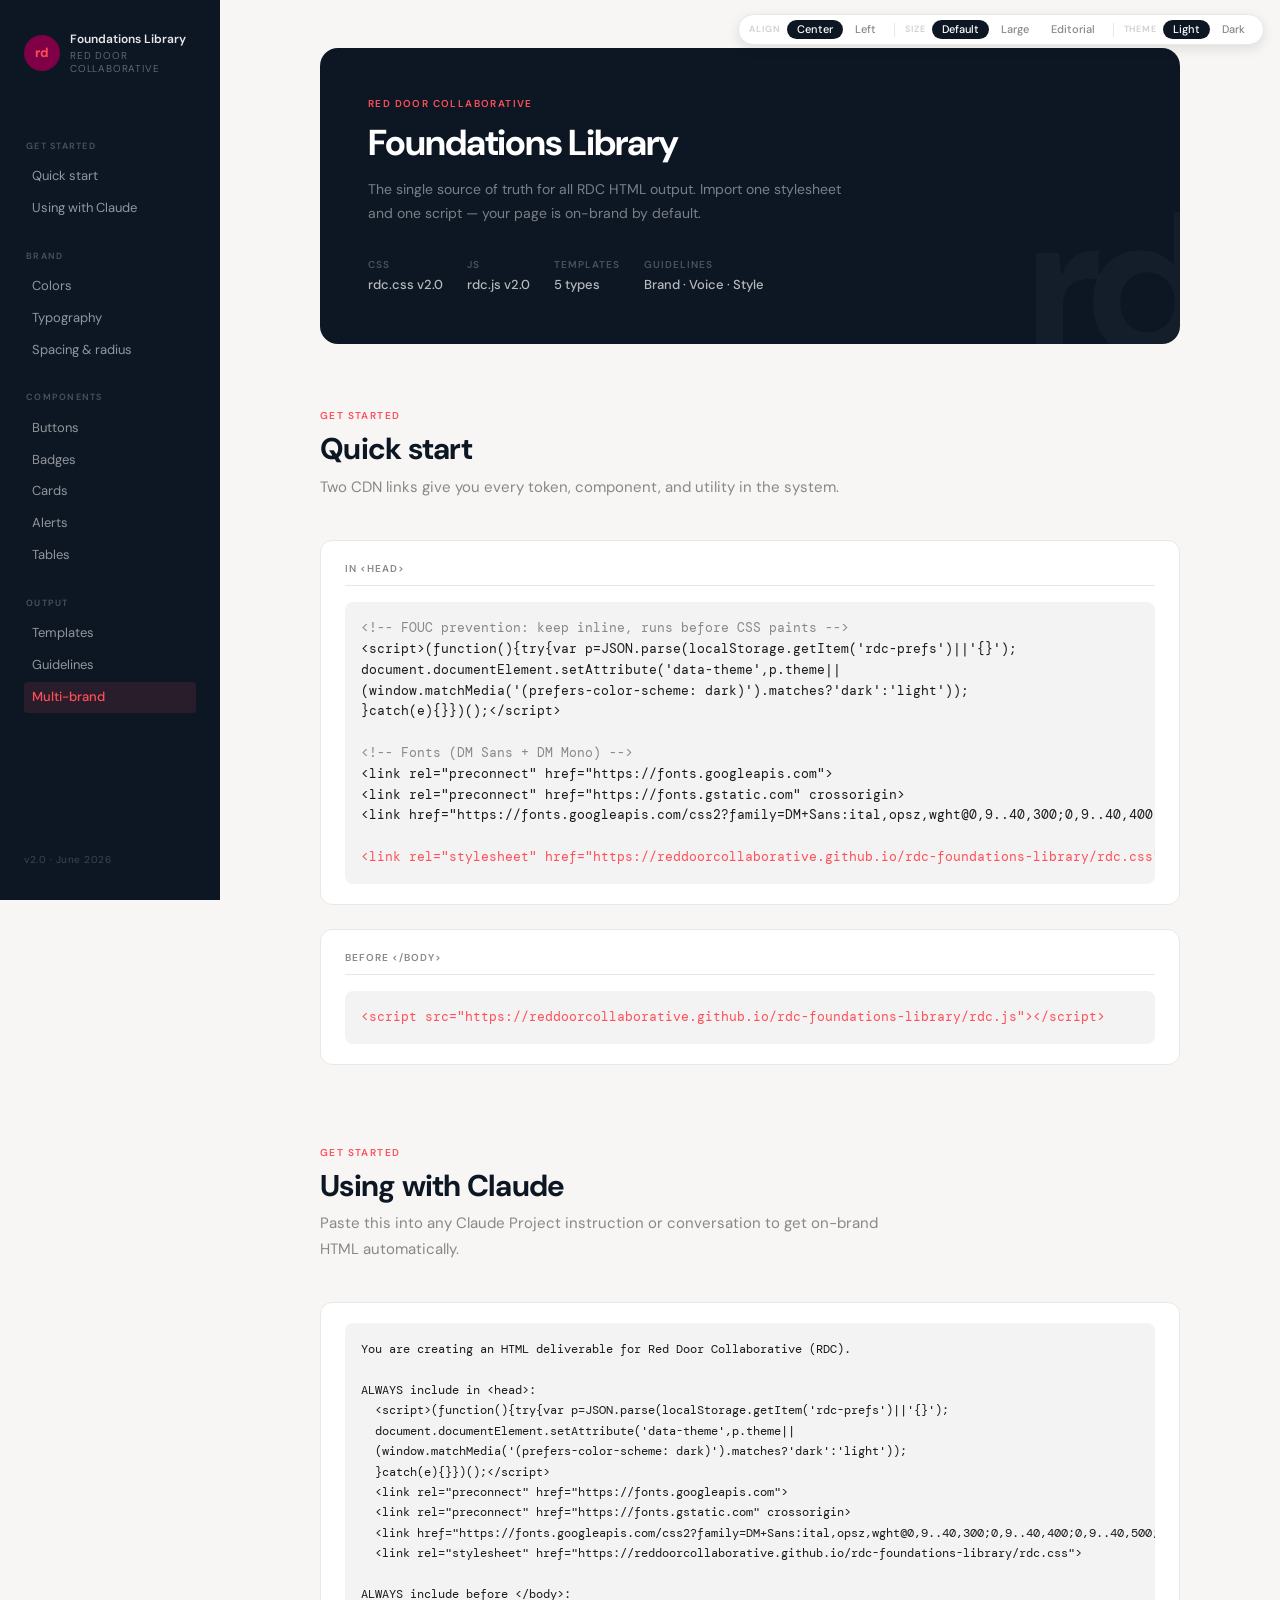
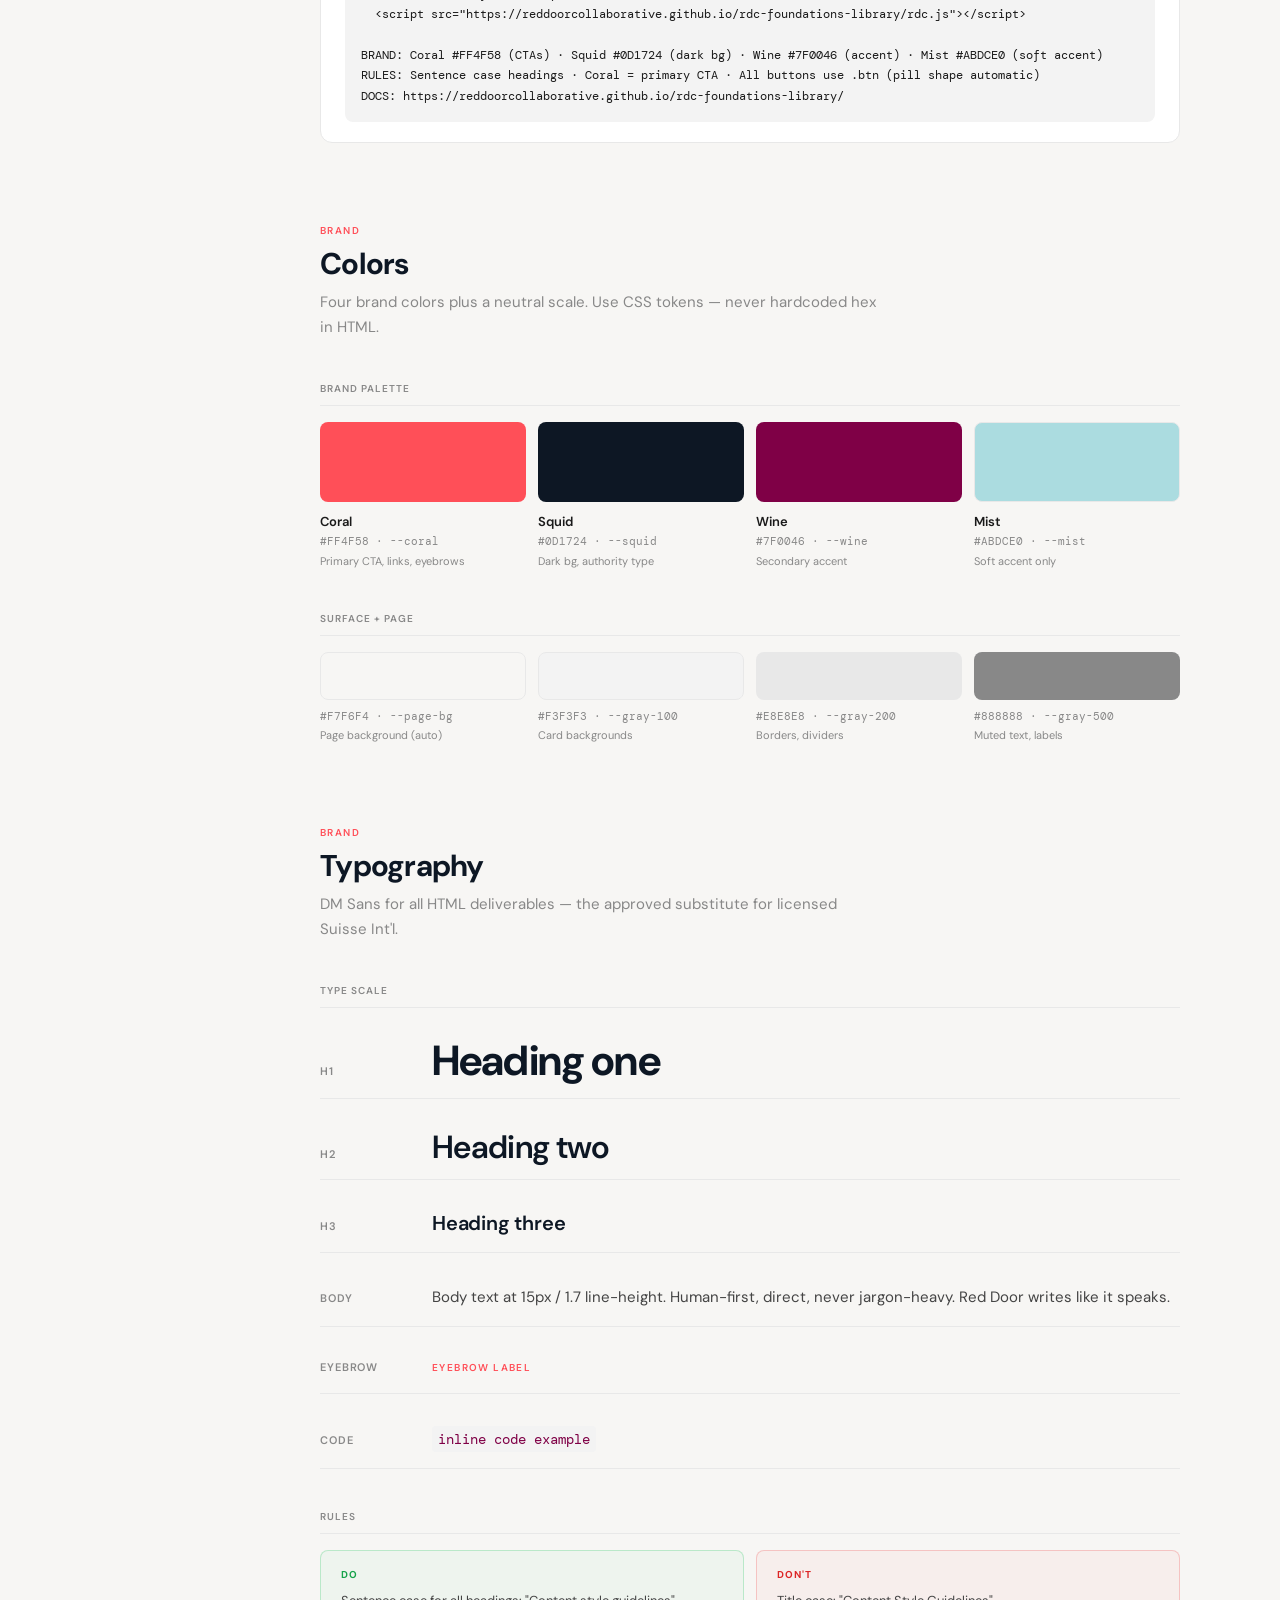
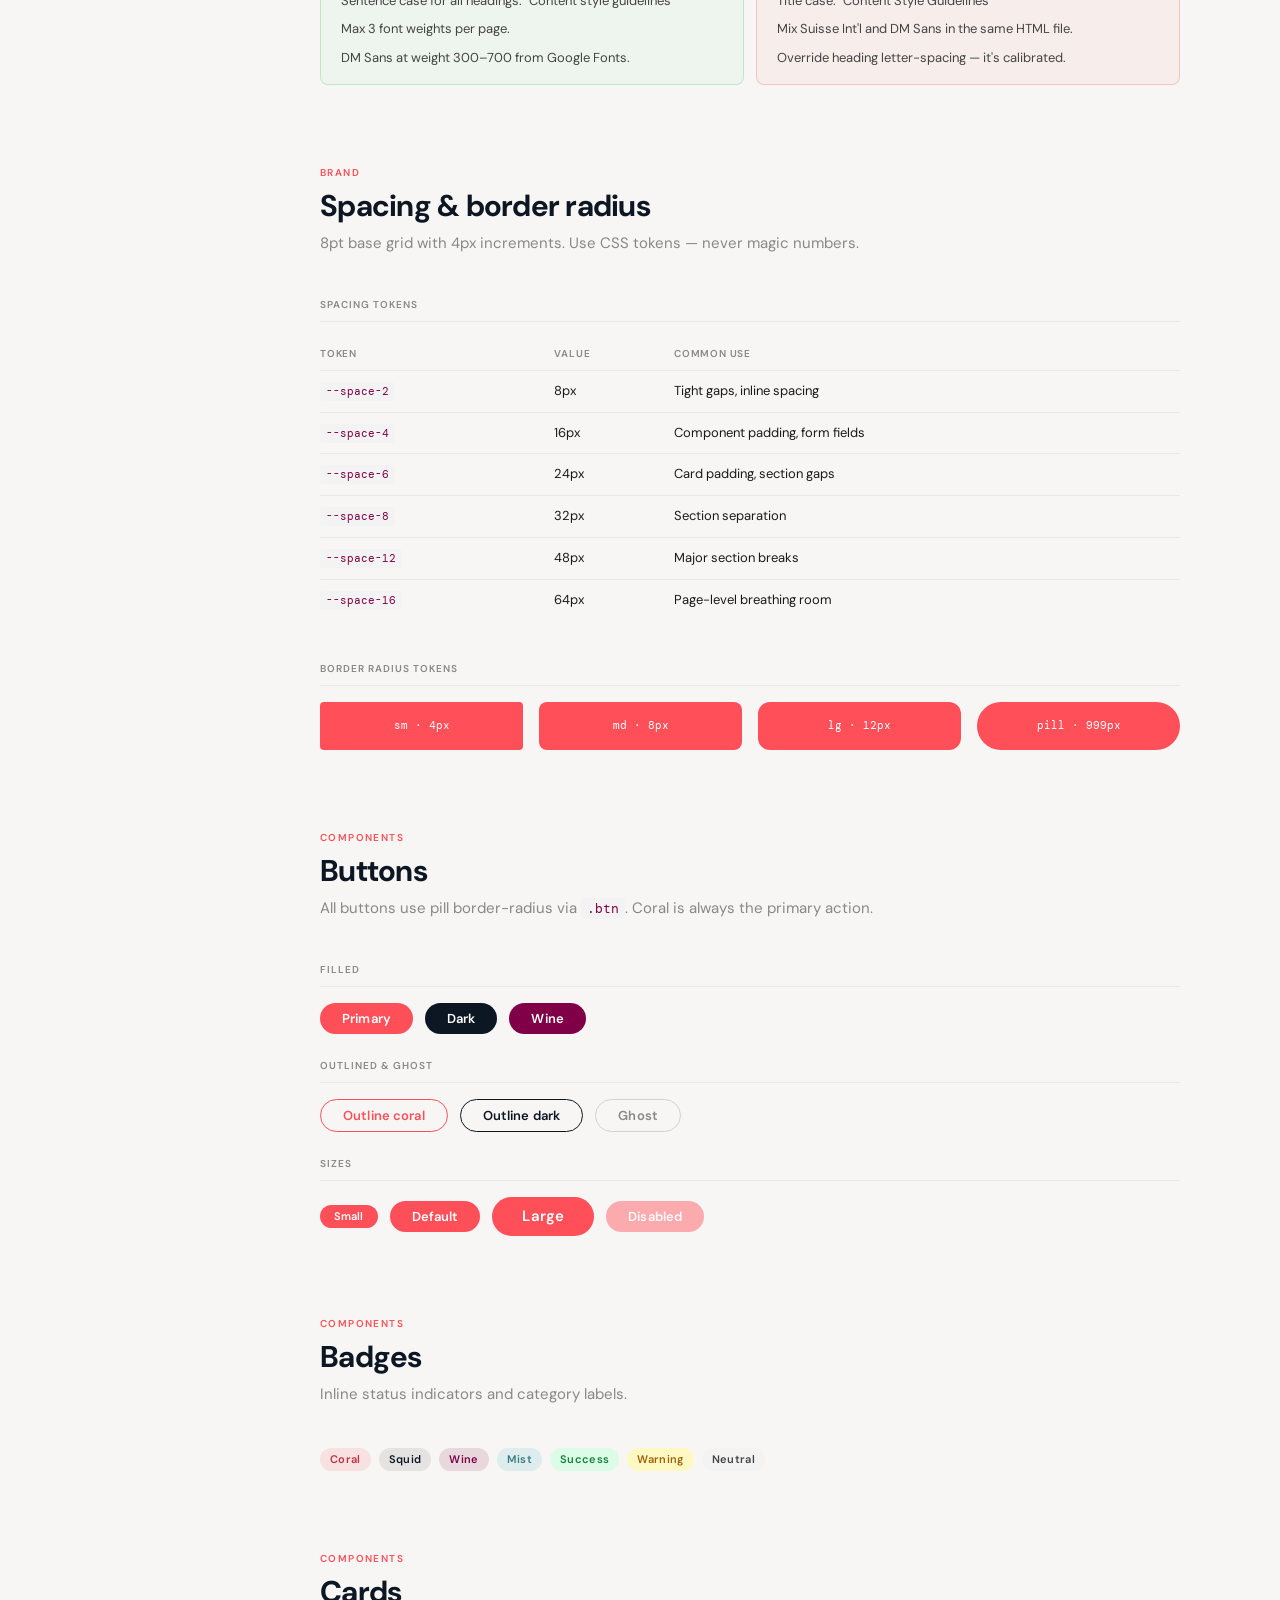
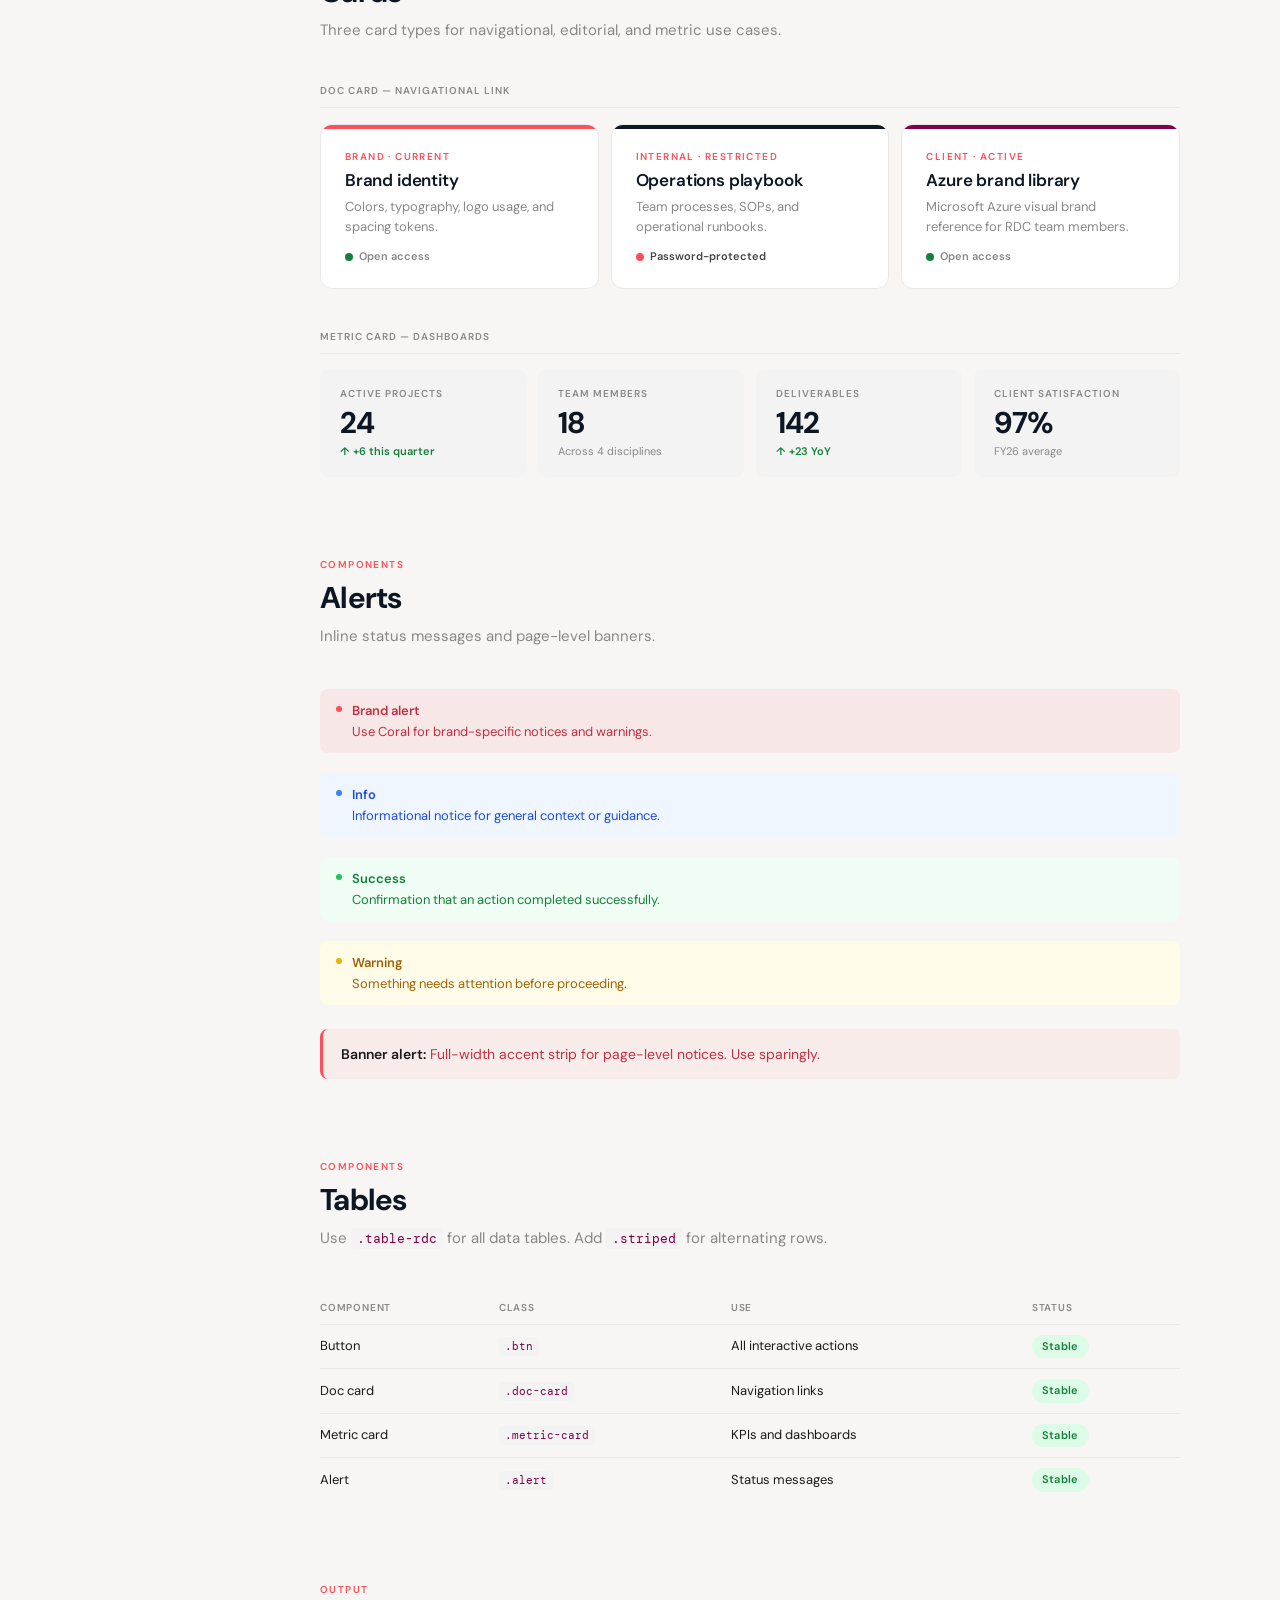
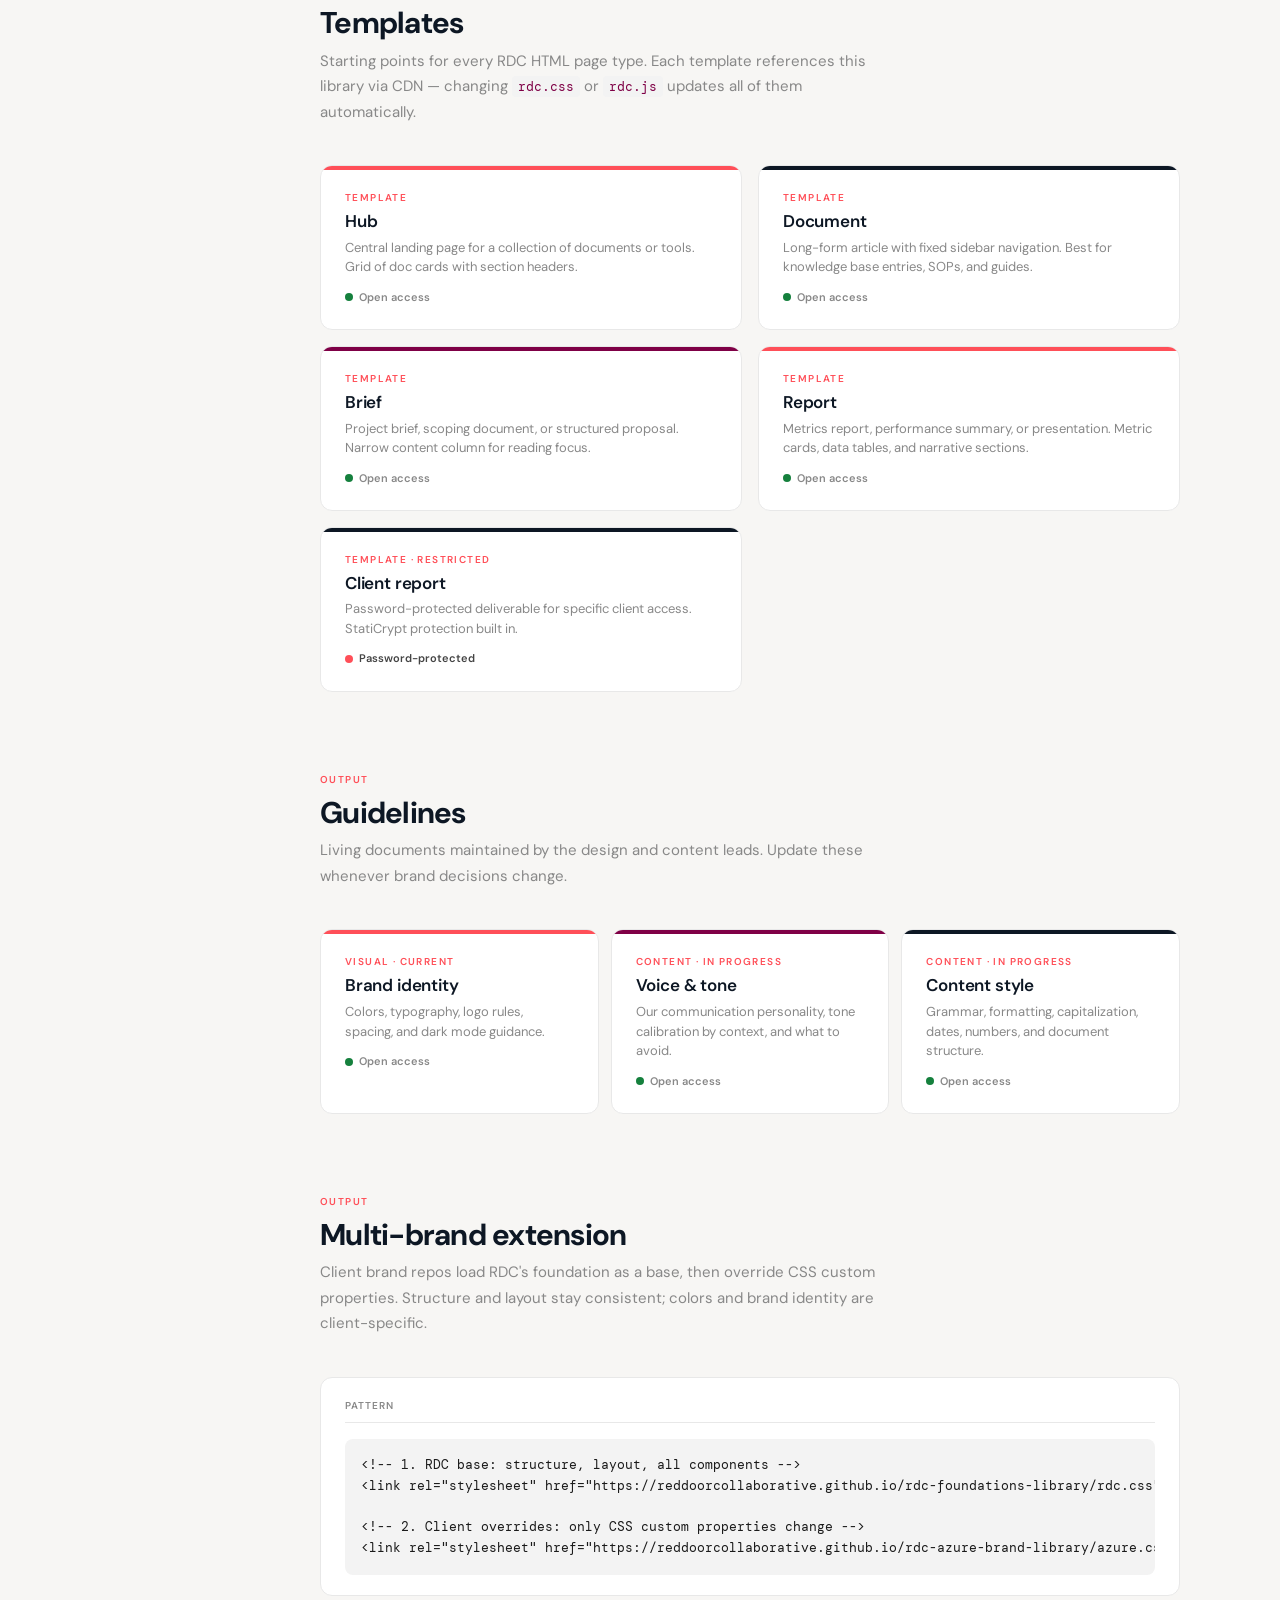
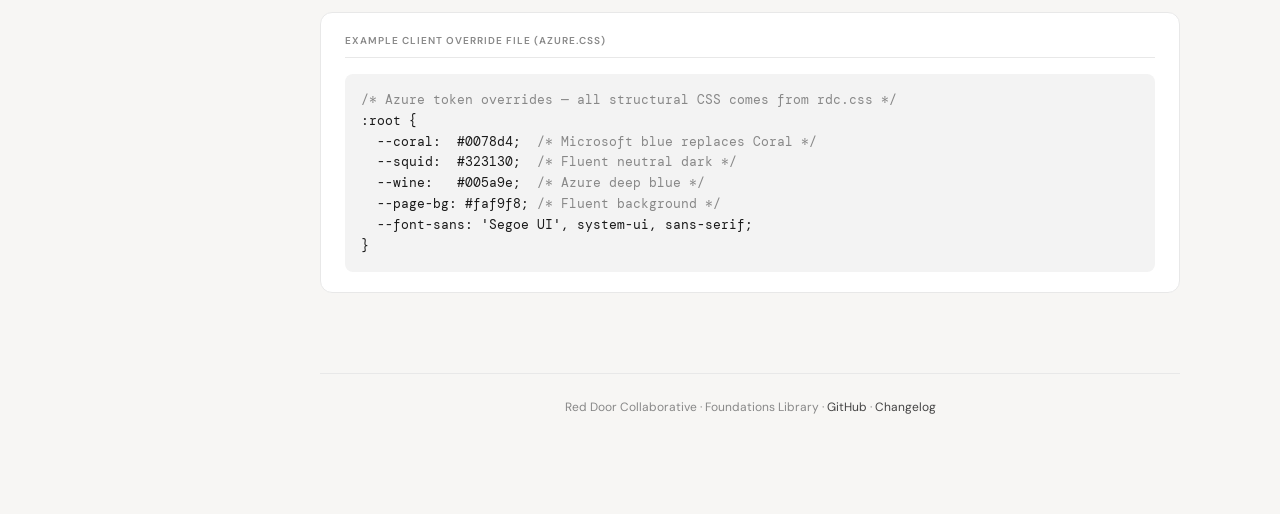
==== index.html @ 9745e504 "feat: initial Phase 1 build of rdc-foundations-library Establishes the CDN source of truth for all R" ====
<!DOCTYPE html>
<html lang="en">
<head>
<meta charset="UTF-8">
<meta name="viewport" content="width=device-width, initial-scale=1.0">
<title>RDC Foundations Library — Red Door Collaborative</title>
<script>(function(){try{var p=JSON.parse(localStorage.getItem('rdc-prefs')||'{}');document.documentElement.setAttribute('data-theme',p.theme||(window.matchMedia('(prefers-color-scheme: dark)').matches?'dark':'light'));}catch(e){}})();</script>
<link rel="preconnect" href="https://fonts.googleapis.com">
<link rel="preconnect" href="https://fonts.gstatic.com" crossorigin>
<link href="https://fonts.googleapis.com/css2?family=DM+Sans:ital,opsz,wght@0,9..40,300;0,9..40,400;0,9..40,500;0,9..40,600;0,9..40,700;1,9..40,300&family=DM+Mono:wght@400;500&display=swap" rel="stylesheet">
<link rel="stylesheet" href="./rdc.css">
</head>
<body>

<!-- ============================================================
     SIDEBAR NAVIGATION
============================================================ -->
<nav class="sidebar">
  <a href="#" class="sidebar-logo">
    <div class="logo-mark">rd</div>
    <div class="logo-text">Foundations Library<span>Red Door Collaborative</span></div>
  </a>

  <span class="nav-section-label">Get started</span>
  <a class="nav-link active" href="#quick-start">Quick start</a>
  <a class="nav-link" href="#claude">Using with Claude</a>

  <span class="nav-section-label">Brand</span>
  <a class="nav-link" href="#colors">Colors</a>
  <a class="nav-link" href="#typography">Typography</a>
  <a class="nav-link" href="#spacing">Spacing & radius</a>

  <span class="nav-section-label">Components</span>
  <a class="nav-link" href="#buttons">Buttons</a>
  <a class="nav-link" href="#badges">Badges</a>
  <a class="nav-link" href="#cards">Cards</a>
  <a class="nav-link" href="#alerts">Alerts</a>
  <a class="nav-link" href="#tables">Tables</a>

  <span class="nav-section-label">Output</span>
  <a class="nav-link" href="#templates">Templates</a>
  <a class="nav-link" href="#guidelines">Guidelines</a>
  <a class="nav-link" href="#multi-brand">Multi-brand</a>

  <div class="sidebar-version">v2.0 · June 2026</div>
</nav>

<!-- ============================================================
     MAIN CONTENT
============================================================ -->
<div class="sidebar-content">
<div class="sidebar-inner">

  <!-- HERO -->
  <div class="page-header" style="margin-bottom:var(--space-16);">
    <div class="eyebrow">Red Door Collaborative</div>
    <h1 class="page-header-title">Foundations Library</h1>
    <p class="page-header-desc">The single source of truth for all RDC HTML output. Import one stylesheet and one script — your page is on-brand by default.</p>
    <div class="header-meta">
      <div class="header-meta-item">
        <span class="header-meta-label">CSS</span>
        <span class="header-meta-value">rdc.css v2.0</span>
      </div>
      <div class="header-meta-item">
        <span class="header-meta-label">JS</span>
        <span class="header-meta-value">rdc.js v2.0</span>
      </div>
      <div class="header-meta-item">
        <span class="header-meta-label">Templates</span>
        <span class="header-meta-value">5 types</span>
      </div>
      <div class="header-meta-item">
        <span class="header-meta-label">Guidelines</span>
        <span class="header-meta-value">Brand · Voice · Style</span>
      </div>
    </div>
  </div>


  <!-- ── QUICK START ─────────────────────────────────────────── -->
  <div class="section" id="quick-start">
    <div class="section-eyebrow">Get started</div>
    <h2 class="section-title">Quick start</h2>
    <p class="section-desc">Two CDN links give you every token, component, and utility in the system.</p>

    <div class="card" style="margin-bottom:var(--space-6);">
      <div class="subsection-label">In &lt;head&gt;</div>
      <pre style="margin:0;"><span style="color:var(--gray-500);">&lt;!-- FOUC prevention: keep inline, runs before CSS paints --&gt;</span>
&lt;script&gt;(function(){try{var p=JSON.parse(localStorage.getItem('rdc-prefs')||'{}');
document.documentElement.setAttribute('data-theme',p.theme||
(window.matchMedia('(prefers-color-scheme: dark)').matches?'dark':'light'));
}catch(e){}})();&lt;/script&gt;

<span style="color:var(--gray-500);">&lt;!-- Fonts (DM Sans + DM Mono) --&gt;</span>
&lt;link rel="preconnect" href="https://fonts.googleapis.com"&gt;
&lt;link rel="preconnect" href="https://fonts.gstatic.com" crossorigin&gt;
&lt;link href="https://fonts.googleapis.com/css2?family=DM+Sans:ital,opsz,wght@0,9..40,300;0,9..40,400;0,9..40,500;0,9..40,600;0,9..40,700;1,9..40,300&amp;family=DM+Mono:wght@400;500&amp;display=swap" rel="stylesheet"&gt;

<span style="color:var(--coral);">&lt;link rel="stylesheet" href="https://reddoorcollaborative.github.io/rdc-foundations-library/rdc.css"&gt;</span></pre>
    </div>

    <div class="card">
      <div class="subsection-label">Before &lt;/body&gt;</div>
      <pre style="margin:0;"><span style="color:var(--coral);">&lt;script src="https://reddoorcollaborative.github.io/rdc-foundations-library/rdc.js"&gt;&lt;/script&gt;</span></pre>
    </div>
  </div>


  <!-- ── CLAUDE PROMPT ───────────────────────────────────────── -->
  <div class="section" id="claude">
    <div class="section-eyebrow">Get started</div>
    <h2 class="section-title">Using with Claude</h2>
    <p class="section-desc">Paste this into any Claude Project instruction or conversation to get on-brand HTML automatically.</p>

    <div class="card">
      <pre style="margin:0;font-size:12px;line-height:1.7;">You are creating an HTML deliverable for Red Door Collaborative (RDC).

ALWAYS include in &lt;head&gt;:
  &lt;script&gt;(function(){try{var p=JSON.parse(localStorage.getItem('rdc-prefs')||'{}');
  document.documentElement.setAttribute('data-theme',p.theme||
  (window.matchMedia('(prefers-color-scheme: dark)').matches?'dark':'light'));
  }catch(e){}})();&lt;/script&gt;
  &lt;link rel="preconnect" href="https://fonts.googleapis.com"&gt;
  &lt;link rel="preconnect" href="https://fonts.gstatic.com" crossorigin&gt;
  &lt;link href="https://fonts.googleapis.com/css2?family=DM+Sans:ital,opsz,wght@0,9..40,300;0,9..40,400;0,9..40,500;0,9..40,600;0,9..40,700;1,9..40,300&amp;family=DM+Mono:wght@400;500&amp;display=swap" rel="stylesheet"&gt;
  &lt;link rel="stylesheet" href="https://reddoorcollaborative.github.io/rdc-foundations-library/rdc.css"&gt;

ALWAYS include before &lt;/body&gt;:
  &lt;script src="https://reddoorcollaborative.github.io/rdc-foundations-library/rdc.js"&gt;&lt;/script&gt;

BRAND: Coral #FF4F58 (CTAs) · Squid #0D1724 (dark bg) · Wine #7F0046 (accent) · Mist #ABDCE0 (soft accent)
RULES: Sentence case headings · Coral = primary CTA · All buttons use .btn (pill shape automatic)
DOCS: https://reddoorcollaborative.github.io/rdc-foundations-library/</pre>
    </div>
  </div>


  <!-- ── COLORS ──────────────────────────────────────────────── -->
  <div class="section" id="colors">
    <div class="section-eyebrow">Brand</div>
    <h2 class="section-title">Colors</h2>
    <p class="section-desc">Four brand colors plus a neutral scale. Use CSS tokens — never hardcoded hex in HTML.</p>

    <div class="subsection">
      <div class="subsection-label">Brand palette</div>
      <div class="grid-4" style="margin-bottom:var(--space-6);">
        <div>
          <div style="height:80px;background:#FF4F58;border-radius:var(--radius-md);margin-bottom:10px;"></div>
          <div style="font-size:13px;font-weight:600;color:var(--gray-900);">Coral</div>
          <div class="mono">#FF4F58 · --coral</div>
          <div style="font-size:11px;color:var(--gray-500);margin-top:3px;">Primary CTA, links, eyebrows</div>
        </div>
        <div>
          <div style="height:80px;background:#0D1724;border-radius:var(--radius-md);margin-bottom:10px;"></div>
          <div style="font-size:13px;font-weight:600;color:var(--gray-900);">Squid</div>
          <div class="mono">#0D1724 · --squid</div>
          <div style="font-size:11px;color:var(--gray-500);margin-top:3px;">Dark bg, authority type</div>
        </div>
        <div>
          <div style="height:80px;background:#7F0046;border-radius:var(--radius-md);margin-bottom:10px;"></div>
          <div style="font-size:13px;font-weight:600;color:var(--gray-900);">Wine</div>
          <div class="mono">#7F0046 · --wine</div>
          <div style="font-size:11px;color:var(--gray-500);margin-top:3px;">Secondary accent</div>
        </div>
        <div>
          <div style="height:80px;background:#ABDCE0;border-radius:var(--radius-md);margin-bottom:10px;border:1px solid var(--gray-200);"></div>
          <div style="font-size:13px;font-weight:600;color:var(--gray-900);">Mist</div>
          <div class="mono">#ABDCE0 · --mist</div>
          <div style="font-size:11px;color:var(--gray-500);margin-top:3px;">Soft accent only</div>
        </div>
      </div>
    </div>

    <div class="subsection">
      <div class="subsection-label">Surface + page</div>
      <div class="grid-4">
        <div>
          <div style="height:48px;background:#F7F6F4;border-radius:var(--radius-md);margin-bottom:8px;border:1px solid var(--gray-200);"></div>
          <div class="mono">#F7F6F4 · --page-bg</div>
          <div style="font-size:11px;color:var(--gray-500);margin-top:2px;">Page background (auto)</div>
        </div>
        <div>
          <div style="height:48px;background:#F3F3F3;border-radius:var(--radius-md);margin-bottom:8px;border:1px solid var(--gray-200);"></div>
          <div class="mono">#F3F3F3 · --gray-100</div>
          <div style="font-size:11px;color:var(--gray-500);margin-top:2px;">Card backgrounds</div>
        </div>
        <div>
          <div style="height:48px;background:#E8E8E8;border-radius:var(--radius-md);margin-bottom:8px;"></div>
          <div class="mono">#E8E8E8 · --gray-200</div>
          <div style="font-size:11px;color:var(--gray-500);margin-top:2px;">Borders, dividers</div>
        </div>
        <div>
          <div style="height:48px;background:#888888;border-radius:var(--radius-md);margin-bottom:8px;"></div>
          <div class="mono">#888888 · --gray-500</div>
          <div style="font-size:11px;color:var(--gray-500);margin-top:2px;">Muted text, labels</div>
        </div>
      </div>
    </div>
  </div>


  <!-- ── TYPOGRAPHY ──────────────────────────────────────────── -->
  <div class="section" id="typography">
    <div class="section-eyebrow">Brand</div>
    <h2 class="section-title">Typography</h2>
    <p class="section-desc">DM Sans for all HTML deliverables — the approved substitute for licensed Suisse Int'l.</p>

    <div class="subsection">
      <div class="subsection-label">Type scale</div>
      <div style="display:flex;flex-direction:column;gap:var(--space-4);">
        <div style="display:flex;align-items:baseline;gap:var(--space-8);padding:var(--space-4) 0;border-bottom:1px solid var(--gray-200);">
          <span style="min-width:80px;font-size:11px;font-weight:600;color:var(--gray-500);letter-spacing:0.08em;text-transform:uppercase;">h1</span>
          <h1 style="margin:0;line-height:1;">Heading one</h1>
        </div>
        <div style="display:flex;align-items:baseline;gap:var(--space-8);padding:var(--space-4) 0;border-bottom:1px solid var(--gray-200);">
          <span style="min-width:80px;font-size:11px;font-weight:600;color:var(--gray-500);letter-spacing:0.08em;text-transform:uppercase;">h2</span>
          <h2 style="margin:0;line-height:1;">Heading two</h2>
        </div>
        <div style="display:flex;align-items:baseline;gap:var(--space-8);padding:var(--space-4) 0;border-bottom:1px solid var(--gray-200);">
          <span style="min-width:80px;font-size:11px;font-weight:600;color:var(--gray-500);letter-spacing:0.08em;text-transform:uppercase;">h3</span>
          <h3 style="margin:0;">Heading three</h3>
        </div>
        <div style="display:flex;align-items:baseline;gap:var(--space-8);padding:var(--space-4) 0;border-bottom:1px solid var(--gray-200);">
          <span style="min-width:80px;font-size:11px;font-weight:600;color:var(--gray-500);letter-spacing:0.08em;text-transform:uppercase;">body</span>
          <p style="margin:0;">Body text at 15px / 1.7 line-height. Human-first, direct, never jargon-heavy. Red Door writes like it speaks.</p>
        </div>
        <div style="display:flex;align-items:baseline;gap:var(--space-8);padding:var(--space-4) 0;border-bottom:1px solid var(--gray-200);">
          <span style="min-width:80px;font-size:11px;font-weight:600;color:var(--gray-500);letter-spacing:0.08em;text-transform:uppercase;">eyebrow</span>
          <span class="eyebrow">Eyebrow label</span>
        </div>
        <div style="display:flex;align-items:baseline;gap:var(--space-8);padding:var(--space-4) 0;border-bottom:1px solid var(--gray-200);">
          <span style="min-width:80px;font-size:11px;font-weight:600;color:var(--gray-500);letter-spacing:0.08em;text-transform:uppercase;">code</span>
          <code>inline code example</code>
        </div>
      </div>
    </div>

    <div class="subsection">
      <div class="subsection-label">Rules</div>
      <div class="do-dont">
        <div class="do-box">
          <div class="do-label">Do</div>
          <p>Sentence case for all headings: "Content style guidelines"</p>
          <p style="margin-top:8px;">Max 3 font weights per page.</p>
          <p style="margin-top:8px;">DM Sans at weight 300–700 from Google Fonts.</p>
        </div>
        <div class="dont-box">
          <div class="dont-label">Don't</div>
          <p>Title case: "Content Style Guidelines"</p>
          <p style="margin-top:8px;">Mix Suisse Int'l and DM Sans in the same HTML file.</p>
          <p style="margin-top:8px;">Override heading letter-spacing — it's calibrated.</p>
        </div>
      </div>
    </div>
  </div>


  <!-- ── SPACING ─────────────────────────────────────────────── -->
  <div class="section" id="spacing">
    <div class="section-eyebrow">Brand</div>
    <h2 class="section-title">Spacing & border radius</h2>
    <p class="section-desc">8pt base grid with 4px increments. Use CSS tokens — never magic numbers.</p>

    <div class="subsection">
      <div class="subsection-label">Spacing tokens</div>
      <table class="table-rdc">
        <thead><tr><th>Token</th><th>Value</th><th>Common use</th></tr></thead>
        <tbody>
          <tr><td><code>--space-2</code></td><td>8px</td><td>Tight gaps, inline spacing</td></tr>
          <tr><td><code>--space-4</code></td><td>16px</td><td>Component padding, form fields</td></tr>
          <tr><td><code>--space-6</code></td><td>24px</td><td>Card padding, section gaps</td></tr>
          <tr><td><code>--space-8</code></td><td>32px</td><td>Section separation</td></tr>
          <tr><td><code>--space-12</code></td><td>48px</td><td>Major section breaks</td></tr>
          <tr><td><code>--space-16</code></td><td>64px</td><td>Page-level breathing room</td></tr>
        </tbody>
      </table>
    </div>

    <div class="subsection">
      <div class="subsection-label">Border radius tokens</div>
      <div class="grid-4" style="gap:var(--space-4);">
        <div style="background:var(--coral);height:48px;border-radius:4px;display:flex;align-items:center;justify-content:center;"><span class="mono" style="color:#fff;">sm · 4px</span></div>
        <div style="background:var(--coral);height:48px;border-radius:8px;display:flex;align-items:center;justify-content:center;"><span class="mono" style="color:#fff;">md · 8px</span></div>
        <div style="background:var(--coral);height:48px;border-radius:12px;display:flex;align-items:center;justify-content:center;"><span class="mono" style="color:#fff;">lg · 12px</span></div>
        <div style="background:var(--coral);height:48px;border-radius:999px;display:flex;align-items:center;justify-content:center;"><span class="mono" style="color:#fff;">pill · 999px</span></div>
      </div>
    </div>
  </div>


  <!-- ── BUTTONS ─────────────────────────────────────────────── -->
  <div class="section" id="buttons">
    <div class="section-eyebrow">Components</div>
    <h2 class="section-title">Buttons</h2>
    <p class="section-desc">All buttons use pill border-radius via <code>.btn</code>. Coral is always the primary action.</p>

    <div class="subsection">
      <div class="subsection-label">Filled</div>
      <div style="display:flex;flex-wrap:wrap;gap:var(--space-3);margin-bottom:var(--space-6);">
        <button class="btn btn-primary">Primary</button>
        <button class="btn btn-dark">Dark</button>
        <button class="btn btn-wine">Wine</button>
      </div>
      <div class="subsection-label">Outlined & ghost</div>
      <div style="display:flex;flex-wrap:wrap;gap:var(--space-3);margin-bottom:var(--space-6);">
        <button class="btn btn-outline-coral">Outline coral</button>
        <button class="btn btn-outline-dark">Outline dark</button>
        <button class="btn btn-ghost">Ghost</button>
      </div>
      <div class="subsection-label">Sizes</div>
      <div style="display:flex;flex-wrap:wrap;align-items:center;gap:var(--space-3);">
        <button class="btn btn-primary btn-sm">Small</button>
        <button class="btn btn-primary">Default</button>
        <button class="btn btn-primary btn-lg">Large</button>
        <button class="btn btn-primary" disabled>Disabled</button>
      </div>
    </div>
  </div>


  <!-- ── BADGES ──────────────────────────────────────────────── -->
  <div class="section" id="badges">
    <div class="section-eyebrow">Components</div>
    <h2 class="section-title">Badges</h2>
    <p class="section-desc">Inline status indicators and category labels.</p>

    <div class="tag-row">
      <span class="badge badge-coral">Coral</span>
      <span class="badge badge-squid">Squid</span>
      <span class="badge badge-wine">Wine</span>
      <span class="badge badge-mist">Mist</span>
      <span class="badge badge-success">Success</span>
      <span class="badge badge-warning">Warning</span>
      <span class="badge badge-neutral">Neutral</span>
    </div>
  </div>


  <!-- ── CARDS ───────────────────────────────────────────────── -->
  <div class="section" id="cards">
    <div class="section-eyebrow">Components</div>
    <h2 class="section-title">Cards</h2>
    <p class="section-desc">Three card types for navigational, editorial, and metric use cases.</p>

    <div class="subsection">
      <div class="subsection-label">Doc card — navigational link</div>
      <div class="grid-3">
        <a href="#" class="doc-card">
          <div class="doc-card-bar"></div>
          <div class="doc-card-body">
            <div class="eyebrow">Brand · Current</div>
            <h3>Brand identity</h3>
            <p>Colors, typography, logo usage, and spacing tokens.</p>
            <div class="doc-card-lock doc-card-open" style="color:var(--gray-500);">Open access</div>
          </div>
        </a>
        <a href="#" class="doc-card">
          <div class="doc-card-bar" style="background:var(--squid);"></div>
          <div class="doc-card-body">
            <div class="eyebrow">Internal · Restricted</div>
            <h3>Operations playbook</h3>
            <p>Team processes, SOPs, and operational runbooks.</p>
            <div class="doc-card-lock">Password-protected</div>
          </div>
        </a>
        <a href="#" class="doc-card">
          <div class="doc-card-bar" style="background:var(--wine);"></div>
          <div class="doc-card-body">
            <div class="eyebrow">Client · Active</div>
            <h3>Azure brand library</h3>
            <p>Microsoft Azure visual brand reference for RDC team members.</p>
            <div class="doc-card-lock doc-card-open" style="color:var(--gray-500);">Open access</div>
          </div>
        </a>
      </div>
    </div>

    <div class="subsection">
      <div class="subsection-label">Metric card — dashboards</div>
      <div class="grid-4">
        <div class="metric-card">
          <div class="metric-label">Active projects</div>
          <div class="metric-value">24</div>
          <div class="metric-delta">↑ +6 this quarter</div>
        </div>
        <div class="metric-card">
          <div class="metric-label">Team members</div>
          <div class="metric-value">18</div>
          <div class="metric-sub">Across 4 disciplines</div>
        </div>
        <div class="metric-card">
          <div class="metric-label">Deliverables</div>
          <div class="metric-value">142</div>
          <div class="metric-delta">↑ +23 YoY</div>
        </div>
        <div class="metric-card">
          <div class="metric-label">Client satisfaction</div>
          <div class="metric-value">97%</div>
          <div class="metric-sub">FY26 average</div>
        </div>
      </div>
    </div>
  </div>


  <!-- ── ALERTS ──────────────────────────────────────────────── -->
  <div class="section" id="alerts">
    <div class="section-eyebrow">Components</div>
    <h2 class="section-title">Alerts</h2>
    <p class="section-desc">Inline status messages and page-level banners.</p>

    <div style="display:flex;flex-direction:column;gap:var(--space-3);margin-bottom:var(--space-6);">
      <div class="alert alert-coral">
        <div class="alert-dot"></div>
        <div class="alert-body"><div class="alert-title">Brand alert</div>Use Coral for brand-specific notices and warnings.</div>
      </div>
      <div class="alert alert-info">
        <div class="alert-dot"></div>
        <div class="alert-body"><div class="alert-title">Info</div>Informational notice for general context or guidance.</div>
      </div>
      <div class="alert alert-success">
        <div class="alert-dot"></div>
        <div class="alert-body"><div class="alert-title">Success</div>Confirmation that an action completed successfully.</div>
      </div>
      <div class="alert alert-warning">
        <div class="alert-dot"></div>
        <div class="alert-body"><div class="alert-title">Warning</div>Something needs attention before proceeding.</div>
      </div>
    </div>
    <div class="alert-banner">
      <strong>Banner alert:</strong> Full-width accent strip for page-level notices. Use sparingly.
    </div>
  </div>


  <!-- ── TABLES ──────────────────────────────────────────────── -->
  <div class="section" id="tables">
    <div class="section-eyebrow">Components</div>
    <h2 class="section-title">Tables</h2>
    <p class="section-desc">Use <code>.table-rdc</code> for all data tables. Add <code>.striped</code> for alternating rows.</p>

    <table class="table-rdc">
      <thead>
        <tr>
          <th>Component</th>
          <th>Class</th>
          <th>Use</th>
          <th>Status</th>
        </tr>
      </thead>
      <tbody>
        <tr>
          <td>Button</td>
          <td><code>.btn</code></td>
          <td>All interactive actions</td>
          <td><span class="badge badge-success">Stable</span></td>
        </tr>
        <tr>
          <td>Doc card</td>
          <td><code>.doc-card</code></td>
          <td>Navigation links</td>
          <td><span class="badge badge-success">Stable</span></td>
        </tr>
        <tr>
          <td>Metric card</td>
          <td><code>.metric-card</code></td>
          <td>KPIs and dashboards</td>
          <td><span class="badge badge-success">Stable</span></td>
        </tr>
        <tr>
          <td>Alert</td>
          <td><code>.alert</code></td>
          <td>Status messages</td>
          <td><span class="badge badge-success">Stable</span></td>
        </tr>
      </tbody>
    </table>
  </div>


  <!-- ── TEMPLATES ───────────────────────────────────────────── -->
  <div class="section" id="templates">
    <div class="section-eyebrow">Output</div>
    <h2 class="section-title">Templates</h2>
    <p class="section-desc">Starting points for every RDC HTML page type. Each template references this library via CDN — changing <code>rdc.css</code> or <code>rdc.js</code> updates all of them automatically.</p>

    <div class="grid-auto">
      <a href="./templates/hub.html" class="doc-card">
        <div class="doc-card-bar"></div>
        <div class="doc-card-body">
          <div class="eyebrow">Template</div>
          <h3>Hub</h3>
          <p>Central landing page for a collection of documents or tools. Grid of doc cards with section headers.</p>
          <div class="doc-card-lock doc-card-open" style="color:var(--gray-500);">Open access</div>
        </div>
      </a>
      <a href="./templates/document.html" class="doc-card">
        <div class="doc-card-bar" style="background:var(--squid);"></div>
        <div class="doc-card-body">
          <div class="eyebrow">Template</div>
          <h3>Document</h3>
          <p>Long-form article with fixed sidebar navigation. Best for knowledge base entries, SOPs, and guides.</p>
          <div class="doc-card-lock doc-card-open" style="color:var(--gray-500);">Open access</div>
        </div>
      </a>
      <a href="./templates/brief.html" class="doc-card">
        <div class="doc-card-bar" style="background:var(--wine);"></div>
        <div class="doc-card-body">
          <div class="eyebrow">Template</div>
          <h3>Brief</h3>
          <p>Project brief, scoping document, or structured proposal. Narrow content column for reading focus.</p>
          <div class="doc-card-lock doc-card-open" style="color:var(--gray-500);">Open access</div>
        </div>
      </a>
      <a href="./templates/report.html" class="doc-card">
        <div class="doc-card-bar"></div>
        <div class="doc-card-body">
          <div class="eyebrow">Template</div>
          <h3>Report</h3>
          <p>Metrics report, performance summary, or presentation. Metric cards, data tables, and narrative sections.</p>
          <div class="doc-card-lock doc-card-open" style="color:var(--gray-500);">Open access</div>
        </div>
      </a>
      <a href="./templates/client-report.html" class="doc-card">
        <div class="doc-card-bar" style="background:var(--squid);"></div>
        <div class="doc-card-body">
          <div class="eyebrow">Template · Restricted</div>
          <h3>Client report</h3>
          <p>Password-protected deliverable for specific client access. StatiCrypt protection built in.</p>
          <div class="doc-card-lock">Password-protected</div>
        </div>
      </a>
    </div>
  </div>


  <!-- ── GUIDELINES ──────────────────────────────────────────── -->
  <div class="section" id="guidelines">
    <div class="section-eyebrow">Output</div>
    <h2 class="section-title">Guidelines</h2>
    <p class="section-desc">Living documents maintained by the design and content leads. Update these whenever brand decisions change.</p>

    <div class="grid-3">
      <a href="./guidelines/brand-identity.md" class="doc-card">
        <div class="doc-card-bar"></div>
        <div class="doc-card-body">
          <div class="eyebrow">Visual · Current</div>
          <h3>Brand identity</h3>
          <p>Colors, typography, logo rules, spacing, and dark mode guidance.</p>
          <div class="doc-card-lock doc-card-open" style="color:var(--gray-500);">Open access</div>
        </div>
      </a>
      <a href="./guidelines/voice-tone.md" class="doc-card">
        <div class="doc-card-bar" style="background:var(--wine);"></div>
        <div class="doc-card-body">
          <div class="eyebrow">Content · In progress</div>
          <h3>Voice & tone</h3>
          <p>Our communication personality, tone calibration by context, and what to avoid.</p>
          <div class="doc-card-lock doc-card-open" style="color:var(--gray-500);">Open access</div>
        </div>
      </a>
      <a href="./guidelines/content-style.md" class="doc-card">
        <div class="doc-card-bar" style="background:var(--squid);"></div>
        <div class="doc-card-body">
          <div class="eyebrow">Content · In progress</div>
          <h3>Content style</h3>
          <p>Grammar, formatting, capitalization, dates, numbers, and document structure.</p>
          <div class="doc-card-lock doc-card-open" style="color:var(--gray-500);">Open access</div>
        </div>
      </a>
    </div>
  </div>


  <!-- ── MULTI-BRAND ─────────────────────────────────────────── -->
  <div class="section" id="multi-brand">
    <div class="section-eyebrow">Output</div>
    <h2 class="section-title">Multi-brand extension</h2>
    <p class="section-desc">Client brand repos load RDC's foundation as a base, then override CSS custom properties. Structure and layout stay consistent; colors and brand identity are client-specific.</p>

    <div class="card" style="margin-bottom:var(--space-4);">
      <div class="subsection-label">Pattern</div>
      <pre style="margin:0;">&lt;!-- 1. RDC base: structure, layout, all components --&gt;
&lt;link rel="stylesheet" href="https://reddoorcollaborative.github.io/rdc-foundations-library/rdc.css"&gt;

&lt;!-- 2. Client overrides: only CSS custom properties change --&gt;
&lt;link rel="stylesheet" href="https://reddoorcollaborative.github.io/rdc-azure-brand-library/azure.css"&gt;</pre>
    </div>

    <div class="card">
      <div class="subsection-label">Example client override file (azure.css)</div>
      <pre style="margin:0;"><span style="color:var(--gray-500);">/* Azure token overrides — all structural CSS comes from rdc.css */</span>
:root {
  --coral:  #0078d4;  <span style="color:var(--gray-500);">/* Microsoft blue replaces Coral */</span>
  --squid:  #323130;  <span style="color:var(--gray-500);">/* Fluent neutral dark */</span>
  --wine:   #005a9e;  <span style="color:var(--gray-500);">/* Azure deep blue */</span>
  --page-bg: #faf9f8; <span style="color:var(--gray-500);">/* Fluent background */</span>
  --font-sans: 'Segoe UI', system-ui, sans-serif;
}</pre>
    </div>
  </div>


  <!-- FOOTER -->
  <div class="page-footer">
    Red Door Collaborative · Foundations Library · <a href="https://github.com/reddoorcollaborative/rdc-foundations-library">GitHub</a> · <a href="./CHANGELOG.md">Changelog</a>
  </div>

</div>
</div>

<script src="./rdc.js"></script>

<script>
/* Active nav link on scroll */
var sections = document.querySelectorAll('.section[id]');
var navLinks  = document.querySelectorAll('.nav-link[href^="#"]');
window.addEventListener('scroll', function () {
  var scrollY = window.scrollY + 80;
  sections.forEach(function (s) {
    if (scrollY >= s.offsetTop && scrollY < s.offsetTop + s.offsetHeight) {
      navLinks.forEach(function (l) { l.classList.remove('active'); });
      var match = document.querySelector('.nav-link[href="#' + s.id + '"]');
      if (match) match.classList.add('active');
    }
  });
}, { passive: true });
</script>
</body>
</html>
---- rdc.css ----
/* ================================================================
   RED DOOR COLLABORATIVE — FOUNDATIONS LIBRARY
   rdc.css v2.0
   https://reddoorcollaborative.github.io/rdc-foundations-library/rdc.css

   Usage in any HTML file:
     <link rel="preconnect" href="https://fonts.googleapis.com">
     <link rel="preconnect" href="https://fonts.gstatic.com" crossorigin>
     <link href="https://fonts.googleapis.com/css2?family=DM+Sans:ital,opsz,wght@0,9..40,300;0,9..40,400;0,9..40,500;0,9..40,600;0,9..40,700;1,9..40,300&family=DM+Mono:wght@400;500&display=swap" rel="stylesheet">
     <link rel="stylesheet" href="https://reddoorcollaborative.github.io/rdc-foundations-library/rdc.css">

   Typeface note:
     Brand typeface is Suisse Int'l (Swiss Typefaces, licensed).
     DM Sans is the approved Google Fonts substitute for HTML deliverables.
     Proxima Nova (Adobe Fonts) is the secondary approved digital face.
================================================================ */


/* ——————————————————————————————————————————
   1. TOKENS
—————————————————————————————————————————— */
:root {
  /* Brand colors */
  --coral:  #FF4F58;
  --squid:  #0D1724;
  --wine:   #7F0046;
  --mist:   #ABDCE0;
  --white:  #FFFFFF;

  /* Neutral scale */
  --gray-50:  #FAFAFA;
  --gray-100: #F3F3F3;
  --gray-200: #E8E8E8;
  --gray-300: #D0D0D0;
  --gray-500: #888888;
  --gray-700: #444444;
  --gray-900: #1A1A1A;

  /* Page background */
  --page-bg: #F7F6F4;

  /* Typography */
  --font-sans: 'DM Sans', 'Suisse Int\'l', system-ui, -apple-system, sans-serif;
  --font-mono: 'DM Mono', 'Suisse Mono', ui-monospace, monospace;

  /* Spacing (8pt base grid, 4px increments) */
  --space-1:  4px;
  --space-2:  8px;
  --space-3:  12px;
  --space-4:  16px;
  --space-5:  20px;
  --space-6:  24px;
  --space-8:  32px;
  --space-10: 40px;
  --space-12: 48px;
  --space-16: 64px;
  --space-20: 80px;
  --space-24: 96px;

  /* Border radius */
  --radius-sm:   4px;
  --radius-md:   8px;
  --radius-lg:   12px;
  --radius-xl:   18px;
  --radius-2xl:  24px;
  --radius-pill: 999px;

  /* Shadows */
  --shadow-sm: 0 1px 3px rgba(13, 23, 36, 0.08);
  --shadow-md: 0 4px 12px rgba(13, 23, 36, 0.10);
  --shadow-lg: 0 8px 24px rgba(13, 23, 36, 0.12);

  /* Layout */
  --sidebar-w:   220px;
  --content-max: 860px;
  --page-max:    1280px;
}


/* ——————————————————————————————————————————
   2. RESET
—————————————————————————————————————————— */
*, *::before, *::after {
  box-sizing: border-box;
  margin: 0;
  padding: 0;
}

html {
  scroll-behavior: smooth;
}


/* ——————————————————————————————————————————
   3. BASE
—————————————————————————————————————————— */
body {
  font-family: var(--font-sans);
  background: var(--page-bg);
  color: var(--gray-900);
  line-height: 1.6;
  min-height: 100vh;
  -webkit-font-smoothing: antialiased;
  -moz-osx-font-smoothing: grayscale;
}


/* ——————————————————————————————————————————
   4. TYPOGRAPHY
—————————————————————————————————————————— */
h1, h2, h3, h4, h5, h6 {
  font-family: var(--font-sans);
  color: var(--squid);
  line-height: 1.15;
  letter-spacing: -0.02em;
  font-weight: 700;
}

h1 { font-size: clamp(28px, 4vw, 42px); }
h2 { font-size: clamp(22px, 3vw, 32px); font-weight: 600; }
h3 { font-size: 20px; font-weight: 600; letter-spacing: -0.01em; }
h4 { font-size: 16px; font-weight: 600; letter-spacing: -0.01em; }
h5 { font-size: 14px; font-weight: 600; letter-spacing: 0; }
h6 {
  font-size: 11px;
  font-weight: 600;
  text-transform: uppercase;
  letter-spacing: 0.1em;
  color: var(--gray-500);
}

p {
  font-size: 15px;
  line-height: 1.7;
  color: var(--gray-700);
}
p + p { margin-top: 1em; }

a {
  color: var(--coral);
  text-decoration: none;
}
a:hover { text-decoration: underline; }

strong { font-weight: 600; color: var(--gray-900); }
em { font-style: italic; }

ul, ol { padding-left: 1.4em; }
li {
  font-size: 14px;
  line-height: 2;
  color: var(--gray-700);
}

code {
  font-family: var(--font-mono);
  font-size: 0.875em;
  background: var(--gray-100);
  border-radius: var(--radius-sm);
  padding: 2px 6px;
  color: var(--wine);
}

pre {
  font-family: var(--font-mono);
  font-size: 13px;
  background: var(--gray-100);
  border-radius: var(--radius-md);
  padding: var(--space-4);
  overflow-x: auto;
  line-height: 1.6;
}

blockquote {
  border-left: 3px solid var(--coral);
  padding: var(--space-2) var(--space-4);
  background: rgba(255, 79, 88, 0.04);
  border-radius: 0 var(--radius-sm) var(--radius-sm) 0;
  font-size: 15px;
  color: var(--gray-700);
  margin: var(--space-4) 0;
}

hr {
  border: none;
  border-top: 1px solid var(--gray-200);
}

/* ——— Typography utilities ——— */

.eyebrow {
  font-size: 10px;
  font-weight: 600;
  letter-spacing: 0.14em;
  text-transform: uppercase;
  color: var(--coral);
}

.mono {
  font-family: var(--font-mono);
  font-size: 11px;
  color: var(--gray-500);
}

.text-muted { color: var(--gray-500); }
.text-squid { color: var(--squid); }
.text-coral { color: var(--coral); }
.text-wine  { color: var(--wine); }
.text-sm    { font-size: 13px; }
.text-xs    { font-size: 11px; }


/* ——————————————————————————————————————————
   5. LAYOUT
—————————————————————————————————————————— */

/* Centered wrapper */
.wrap {
  max-width: var(--page-max);
  margin: 0 auto;
  padding: var(--space-8) var(--space-8) var(--space-24);
}

.wrap-narrow {
  max-width: var(--content-max);
  margin: 0 auto;
  padding: var(--space-8) var(--space-8) var(--space-24);
}

/* Sidebar layout — for long-form documents */
.sidebar {
  position: fixed;
  top: 0; left: 0;
  width: var(--sidebar-w);
  height: 100vh;
  background: var(--squid);
  padding: 2rem 1.5rem;
  display: flex;
  flex-direction: column;
  overflow-y: auto;
  z-index: 100;
}

.sidebar-content {
  margin-left: var(--sidebar-w);
  width: calc(100% - var(--sidebar-w));
  min-width: 0;
  padding: 3rem 4rem 6rem;
}

.sidebar-inner {
  max-width: var(--content-max);
  margin: 0 auto;
}

/* Grids */
.grid-2    { display: grid; grid-template-columns: repeat(2, minmax(0, 1fr)); gap: var(--space-3); }
.grid-3    { display: grid; grid-template-columns: repeat(3, minmax(0, 1fr)); gap: var(--space-3); }
.grid-4    { display: grid; grid-template-columns: repeat(4, minmax(0, 1fr)); gap: var(--space-3); }
.grid-auto { display: grid; grid-template-columns: repeat(auto-fit, minmax(280px, 1fr)); gap: var(--space-4); }

/* Flex utilities */
.flex        { display: flex; }
.flex-center { display: flex; align-items: center; }
.gap-2 { gap: var(--space-2); }
.gap-3 { gap: var(--space-3); }
.gap-4 { gap: var(--space-4); }

/* Divider */
.divider {
  border: none;
  border-top: 1px solid var(--gray-200);
  margin: var(--space-12) 0;
}

/* Section structure (for long-form docs) */
.section        { margin-bottom: 5rem; scroll-margin-top: 2rem; }
.section-eyebrow { font-size: 10px; font-weight: 600; letter-spacing: 0.14em; text-transform: uppercase; color: var(--coral); margin-bottom: 0.5rem; }
.section-title  { font-size: 30px; font-weight: 700; letter-spacing: -0.025em; color: var(--squid); margin-bottom: 0.6rem; line-height: 1.1; }
.section-desc   { font-size: 15px; color: var(--gray-500); line-height: 1.7; max-width: 560px; margin-bottom: 2.5rem; }
.subsection       { margin-bottom: 2.5rem; }
.subsection-label { font-size: 10px; font-weight: 600; letter-spacing: 0.1em; text-transform: uppercase; color: var(--gray-500); margin-bottom: 1rem; padding-bottom: 8px; border-bottom: 1px solid var(--gray-200); }


/* ——————————————————————————————————————————
   6. PAGE PATTERNS
—————————————————————————————————————————— */

/* ——— Dark hero header ——— */
.page-header {
  background: var(--squid);
  border-radius: var(--radius-xl);
  padding: 3rem;
  margin-bottom: var(--space-8);
  position: relative;
  overflow: hidden;
}

.page-header::before {
  content: 'rd';
  position: absolute;
  right: -20px;
  bottom: -40px;
  font-size: 200px;
  font-weight: 700;
  color: rgba(255, 255, 255, 0.03);
  letter-spacing: -0.05em;
  line-height: 1;
  pointer-events: none;
  font-family: var(--font-sans);
  user-select: none;
}

.page-header .eyebrow    { color: var(--coral); margin-bottom: 0.75rem; }
.page-header-title       { font-size: clamp(26px, 4vw, 36px); font-weight: 700; letter-spacing: -0.03em; color: #fff; line-height: 1.05; margin-bottom: 1rem; }
.page-header-desc        { font-size: 14px; color: rgba(255, 255, 255, 0.45); line-height: 1.7; max-width: 480px; }

/* Header metadata strip */
.header-meta       { display: flex; gap: 1.5rem; margin-top: 2rem; flex-wrap: wrap; }
.header-meta-item  { display: flex; flex-direction: column; gap: 2px; }
.header-meta-label { font-size: 10px; font-weight: 600; letter-spacing: 0.1em; text-transform: uppercase; color: rgba(255, 255, 255, 0.25); }
.header-meta-value { font-size: 13px; font-weight: 500; color: rgba(255, 255, 255, 0.7); }

/* ——— Logo mark ——— */
.logo-mark {
  width: 36px; height: 36px;
  border-radius: 50%;
  background: var(--wine);
  display: flex; align-items: center; justify-content: center;
  font-size: 13px; font-weight: 700;
  color: var(--coral);
  letter-spacing: -0.02em;
  flex-shrink: 0;
}

.logo-text {
  font-size: 12px;
  font-weight: 600;
  color: rgba(255, 255, 255, 0.9);
  line-height: 1.3;
}

.logo-text span {
  display: block;
  font-weight: 300;
  font-size: 10px;
  color: rgba(255, 255, 255, 0.4);
  letter-spacing: 0.08em;
  text-transform: uppercase;
  margin-top: 1px;
}

/* ——— Sidebar navigation ——— */
.sidebar-logo {
  display: flex; align-items: center; gap: 10px;
  margin-bottom: 2.5rem;
  text-decoration: none;
}
.sidebar-logo:hover { text-decoration: none; }

.sidebar-version {
  margin-top: auto;
  padding-top: 2rem;
  font-size: 10px;
  color: rgba(255, 255, 255, 0.2);
  letter-spacing: 0.05em;
}

.nav-section-label {
  font-size: 9px; font-weight: 600;
  letter-spacing: 0.14em;
  text-transform: uppercase;
  color: rgba(255, 255, 255, 0.25);
  margin: 1.5rem 0 0.5rem;
  padding-left: 2px;
}

.nav-link {
  display: block;
  font-size: 13px; font-weight: 400;
  color: rgba(255, 255, 255, 0.55);
  text-decoration: none;
  padding: 5px 8px;
  border-radius: var(--radius-sm);
  margin-bottom: 1px;
  transition: color 0.15s, background 0.15s;
}

.nav-link:hover {
  color: rgba(255, 255, 255, 0.95);
  background: rgba(255, 255, 255, 0.06);
  text-decoration: none;
}

.nav-link.active {
  color: var(--coral);
  background: rgba(255, 79, 88, 0.12);
  font-weight: 500;
}

/* ——— Page footer ——— */
.page-footer {
  margin-top: var(--space-12);
  padding-top: var(--space-6);
  border-top: 1px solid var(--gray-200);
  font-size: 12px;
  color: var(--gray-500);
  text-align: center;
}
.page-footer a { color: var(--gray-700); }
.page-footer a:hover { color: var(--coral); text-decoration: none; }


/* ——————————————————————————————————————————
   7. COMPONENTS — BUTTONS
—————————————————————————————————————————— */
.btn {
  font-family: var(--font-sans);
  font-size: 13px; font-weight: 600;
  padding: 9px 22px;
  border-radius: var(--radius-pill);
  border: none;
  cursor: pointer;
  letter-spacing: 0.01em;
  transition: transform 0.12s, box-shadow 0.12s, opacity 0.12s;
  display: inline-flex; align-items: center; gap: 6px;
  text-decoration: none;
  white-space: nowrap;
  line-height: 1;
}

.btn:hover { transform: translateY(-1px); box-shadow: var(--shadow-sm); text-decoration: none; }
.btn:active { transform: translateY(0); box-shadow: none; }
.btn:disabled, .btn[disabled] { opacity: 0.45; cursor: not-allowed; transform: none; }

/* Filled variants */
.btn-primary { background: var(--coral); color: #fff; }
.btn-dark    { background: var(--squid); color: #fff; }
.btn-wine    { background: var(--wine);  color: #fff; }

/* Outlined variants */
.btn-outline-coral { background: transparent; color: var(--coral); border: 1.5px solid var(--coral); }
.btn-outline-dark  { background: transparent; color: var(--squid); border: 1.5px solid var(--squid); }
.btn-ghost         { background: transparent; color: var(--gray-500); border: 1px solid var(--gray-300); }

/* Sizes */
.btn-sm { font-size: 11px; padding: 6px 14px; }
.btn-lg { font-size: 15px; padding: 12px 30px; }


/* ——————————————————————————————————————————
   8. COMPONENTS — BADGES & TAGS
—————————————————————————————————————————— */
.badge {
  display: inline-flex; align-items: center;
  font-size: 11px; font-weight: 600;
  padding: 3px 10px;
  border-radius: var(--radius-pill);
  letter-spacing: 0.03em;
}

.badge-coral   { background: rgba(255, 79, 88, 0.12);   color: #C13040; }
.badge-squid   { background: rgba(13, 23, 36, 0.08);    color: var(--squid); }
.badge-wine    { background: rgba(127, 0, 70, 0.12);    color: var(--wine); }
.badge-mist    { background: rgba(171, 220, 224, 0.35); color: #3a7a84; }
.badge-success { background: #dcfce7; color: #15803d; }
.badge-warning { background: #fef9c3; color: #a16207; }
.badge-neutral { background: var(--gray-100); color: var(--gray-700); }

.tag-row { display: flex; flex-wrap: wrap; gap: 8px; }


/* ——————————————————————————————————————————
   9. COMPONENTS — CARDS
—————————————————————————————————————————— */

/* Base card */
.card {
  background: var(--white);
  border: 1px solid var(--gray-200);
  border-radius: var(--radius-lg);
  padding: 1.25rem 1.5rem;
}

/* Doc card — link card with colored top bar */
.doc-card {
  background: var(--white);
  border: 1px solid var(--gray-200);
  border-radius: var(--radius-lg);
  overflow: hidden;
  transition: transform 0.12s, box-shadow 0.12s;
  text-decoration: none;
  color: inherit;
  display: block;
}
.doc-card:hover { transform: translateY(-2px); box-shadow: var(--shadow-md); text-decoration: none; }
.doc-card-bar   { height: 4px; background: var(--coral); }
.doc-card-body  { padding: 20px 24px; }
.doc-card .eyebrow { margin-bottom: 6px; }
.doc-card h3    { margin: 0 0 6px; font-size: 17px; font-weight: 600; color: var(--squid); }
.doc-card p     { margin: 0; font-size: 13px; color: var(--gray-500); line-height: 1.5; }
.doc-card-lock  {
  margin-top: 12px;
  font-size: 11px; font-weight: 600;
  color: var(--gray-700);
  display: inline-flex; align-items: center; gap: 6px;
}
.doc-card-lock::before {
  content: '';
  display: inline-block;
  width: 8px; height: 8px;
  background: var(--coral);
  border-radius: 50%;
}
.doc-card-open::before { background: #15803d; }

/* Content card — editorial use */
.content-card       { background: var(--white); border: 1px solid var(--gray-200); border-radius: var(--radius-lg); overflow: hidden; }
.content-card-bar   { height: 4px; }
.content-card-body  { padding: 1.25rem 1.5rem; }
.content-card-eyebrow { font-size: 10px; font-weight: 600; letter-spacing: 0.1em; text-transform: uppercase; color: var(--coral); margin-bottom: 5px; }
.content-card-title { font-size: 16px; font-weight: 600; letter-spacing: -0.01em; color: var(--squid); margin-bottom: 7px; line-height: 1.3; }
.content-card-copy  { font-size: 13px; color: var(--gray-500); line-height: 1.6; margin-bottom: 1rem; }

/* Metric card — dashboards and summaries */
.metric-card  { background: var(--gray-100); border-radius: var(--radius-md); padding: 1rem 1.25rem; }
.metric-label { font-size: 10px; font-weight: 600; letter-spacing: 0.1em; text-transform: uppercase; color: var(--gray-500); margin-bottom: 6px; }
.metric-value { font-size: 30px; font-weight: 700; letter-spacing: -0.03em; color: var(--squid); line-height: 1; }
.metric-delta { font-size: 11px; font-weight: 600; color: #15803d; margin-top: 5px; }
.metric-sub   { font-size: 11px; color: var(--gray-500); margin-top: 5px; }


/* ——————————————————————————————————————————
   10. COMPONENTS — FORMS
—————————————————————————————————————————— */
.form-group { margin-bottom: var(--space-4); }

.form-label {
  font-size: 12px; font-weight: 600;
  color: var(--gray-500);
  margin-bottom: 5px;
  display: block;
  letter-spacing: 0.02em;
}

.input-rdc {
  font-family: var(--font-sans);
  font-size: 14px;
  width: 100%;
  padding: 9px 14px;
  border: 1px solid var(--gray-300);
  border-radius: var(--radius-md);
  background: var(--white);
  color: var(--gray-900);
  outline: none;
  transition: border-color 0.15s, box-shadow 0.15s;
}
.input-rdc::placeholder { color: var(--gray-300); }
.input-rdc:focus        { border-color: var(--coral); box-shadow: 0 0 0 3px rgba(255, 79, 88, 0.12); }

.select-rdc {
  font-family: var(--font-sans);
  font-size: 14px;
  width: 100%;
  padding: 9px 14px;
  border: 1px solid var(--gray-300);
  border-radius: var(--radius-md);
  background: var(--white);
  color: var(--gray-900);
  outline: none;
  appearance: none;
  cursor: pointer;
  transition: border-color 0.15s;
}
.select-rdc:focus { border-color: var(--coral); box-shadow: 0 0 0 3px rgba(255, 79, 88, 0.12); }


/* ——————————————————————————————————————————
   11. COMPONENTS — ALERTS
—————————————————————————————————————————— */
.alert {
  display: flex; gap: 10px;
  padding: 12px 16px;
  border-radius: var(--radius-md);
  align-items: flex-start;
}
.alert + .alert { margin-top: 8px; }

.alert-dot   { width: 6px; height: 6px; border-radius: 50%; margin-top: 5px; flex-shrink: 0; }
.alert-body  { font-size: 13px; line-height: 1.5; }
.alert-title { font-weight: 600; margin-bottom: 1px; }

.alert-coral   { background: rgba(255, 79, 88, 0.08); color: #C13040; }
.alert-coral .alert-dot { background: var(--coral); }

.alert-info    { background: #eff6ff; color: #1d4ed8; }
.alert-info .alert-dot { background: #3b82f6; }

.alert-success { background: #f0fdf4; color: #15803d; }
.alert-success .alert-dot { background: #22c55e; }

.alert-warning { background: #fefce8; color: #a16207; }
.alert-warning .alert-dot { background: #eab308; }

/* Banner variant — left border accent */
.alert-banner {
  border-radius: var(--radius-md);
  border-left: 3px solid var(--coral);
  background: rgba(255, 79, 88, 0.06);
  color: #C13040;
  padding: 14px 18px;
  font-size: 14px;
  line-height: 1.6;
}


/* ——————————————————————————————————————————
   12. COMPONENTS — TABLES
—————————————————————————————————————————— */
.table-rdc {
  width: 100%;
  border-collapse: collapse;
  font-size: 13px;
}

.table-rdc th {
  font-size: 10px; font-weight: 600;
  letter-spacing: 0.08em;
  text-transform: uppercase;
  color: var(--gray-500);
  padding: 8px 12px 8px 0;
  border-bottom: 1px solid var(--gray-200);
  text-align: left;
}

.table-rdc td {
  padding: 10px 12px 10px 0;
  border-bottom: 1px solid var(--gray-200);
  vertical-align: middle;
  color: var(--gray-900);
}

.table-rdc tr:last-child td { border-bottom: none; }
.table-rdc .mono { font-family: var(--font-mono); font-size: 11px; color: var(--gray-500); }

/* Striped rows */
.table-rdc.striped tbody tr:nth-child(even) { background: var(--gray-50); }

/* Color dot — used in tables and swatches */
.color-dot {
  width: 14px; height: 14px;
  border-radius: 3px;
  display: inline-block;
  border: 1px solid var(--gray-200);
  vertical-align: middle;
  margin-right: 8px;
}


/* ——————————————————————————————————————————
   13. COMPONENTS — MISC
—————————————————————————————————————————— */

/* Do / Don't guidance boxes */
.do-dont {
  display: grid;
  grid-template-columns: repeat(2, minmax(0, 1fr));
  gap: var(--space-3);
  margin-bottom: var(--space-4);
}
.do-box {
  border-radius: var(--radius-md);
  padding: 1rem 1.25rem;
  border: 1px solid rgba(34, 197, 94, 0.25);
  background: rgba(34, 197, 94, 0.04);
}
.dont-box {
  border-radius: var(--radius-md);
  padding: 1rem 1.25rem;
  border: 1px solid rgba(239, 68, 68, 0.25);
  background: rgba(239, 68, 68, 0.04);
}
.do-label   { font-size: 10px; font-weight: 700; letter-spacing: 0.1em; text-transform: uppercase; color: #16a34a; margin-bottom: 8px; }
.dont-label { font-size: 10px; font-weight: 700; letter-spacing: 0.1em; text-transform: uppercase; color: #dc2626; margin-bottom: 8px; }
.do-box p, .dont-box p { font-size: 13px; color: var(--gray-700); line-height: 1.55; }

/* Asset / file reference rows */
.asset-row {
  display: flex; justify-content: space-between; align-items: center;
  padding: 12px 0;
  border-bottom: 1px solid var(--gray-200);
  gap: 1rem;
}
.asset-row:last-child { border-bottom: none; }
.asset-name   { font-size: 13px; font-weight: 500; color: var(--gray-900); margin-bottom: 2px; }
.asset-format { font-size: 11px; color: var(--gray-500); }
.asset-path   { font-family: var(--font-mono); font-size: 11px; color: var(--gray-300); text-align: right; }

/* Inline status dot */
.status-dot {
  display: inline-block;
  width: 8px; height: 8px;
  border-radius: 50%;
  margin-right: 6px;
  vertical-align: middle;
}
.status-dot-coral   { background: var(--coral); }
.status-dot-success { background: #22c55e; }
.status-dot-warning { background: #eab308; }
.status-dot-muted   { background: var(--gray-300); }


/* ——————————————————————————————————————————
   14. RESPONSIVE
—————————————————————————————————————————— */
@media (max-width: 1024px) {
  .grid-4 { grid-template-columns: repeat(2, minmax(0, 1fr)); }
}

@media (max-width: 768px) {
  .sidebar {
    position: static;
    width: 100%;
    height: auto;
    padding: 1rem 1.5rem;
    flex-direction: row;
    flex-wrap: wrap;
  }
  .sidebar-version { display: none; }
  .sidebar-content {
    margin-left: 0;
    width: 100%;
    padding: 1.5rem;
  }
  .wrap, .wrap-narrow {
    padding: var(--space-4) var(--space-4) var(--space-16);
  }
  .grid-2, .grid-3, .grid-4 { grid-template-columns: 1fr; }
  .grid-auto { grid-template-columns: 1fr; }
  .do-dont { grid-template-columns: 1fr; }
  .page-header { padding: 1.5rem; }
  .page-header-title { font-size: 26px; }
  .header-meta { gap: 1rem; }
}

@media (max-width: 480px) {
  h1 { font-size: 26px; }
  h2 { font-size: 22px; }
  .section-title { font-size: 24px; }
}


/* ——————————————————————————————————————————
   15. LAYOUT TOGGLE
   Injected automatically by rdc.js.
—————————————————————————————————————————— */
.layout-toggle {
  position: fixed;
  top: 14px; right: 16px;
  z-index: 200;
  display: flex; align-items: center; gap: 6px;
  background: var(--white);
  border: 1px solid var(--gray-200);
  border-radius: var(--radius-pill);
  padding: 5px 8px;
  box-shadow: var(--shadow-md);
  font-family: var(--font-sans);
}

.layout-toggle-group { display: flex; align-items: center; gap: 2px; }

.layout-toggle-label {
  font-size: 9px; font-weight: 600;
  letter-spacing: 0.1em; text-transform: uppercase;
  color: var(--gray-300);
  padding: 0 4px 0 2px;
  white-space: nowrap;
}

.layout-toggle-sep {
  width: 1px; height: 14px;
  background: var(--gray-200);
  margin: 0 2px;
}

.layout-toggle-btn {
  font-family: var(--font-sans);
  font-size: 11px; font-weight: 500;
  padding: 4px 10px;
  border-radius: var(--radius-pill);
  border: none; cursor: pointer;
  background: transparent;
  color: var(--gray-500);
  transition: background 0.12s, color 0.12s;
  line-height: 1;
  white-space: nowrap;
}

.layout-toggle-btn:hover {
  background: var(--gray-100);
  color: var(--gray-900);
}

.layout-toggle-btn.active {
  background: var(--squid);
  color: #fff;
}

/* ——— Alignment body classes ——— */
body.layout-left .wrap,
body.layout-left .wrap-narrow,
body.layout-left .sidebar-inner { margin-left: 0; margin-right: 0; }

/* ——— Size body classes ——— */
body.size-large p,
body.size-large li                 { font-size: 17px; }
body.size-large h2                 { font-size: clamp(24px, 3.2vw, 36px); }
body.size-large h3                 { font-size: 22px; }
body.size-large .section-title     { font-size: 34px; }
body.size-large .page-header-title { font-size: clamp(30px, 4.5vw, 44px); }

body.size-editorial p,
body.size-editorial li                  { font-size: 19px; line-height: 1.85; }
body.size-editorial h1                  { font-size: clamp(36px, 5vw, 56px); }
body.size-editorial h2                  { font-size: clamp(28px, 3.8vw, 42px); }
body.size-editorial h3                  { font-size: 26px; }
body.size-editorial .section-title      { font-size: 40px; }
body.size-editorial .section-desc       { font-size: 17px; }
body.size-editorial .page-header-desc   { font-size: 16px; line-height: 1.75; }
body.size-editorial .page-header-title  { font-size: clamp(32px, 5vw, 50px); }


/* ——————————————————————————————————————————
   16. DARK MODE
   Applied automatically via OS/browser dark preference.
   Force override: set data-theme="light" or data-theme="dark" on <html>.
   Brand colors (coral, wine, mist, squid) are unchanged in dark mode.
—————————————————————————————————————————— */

@media (prefers-color-scheme: dark) {
  html:not([data-theme="light"]) {
    --page-bg:  #070d17;
    --white:    #141e2e;
    --gray-50:  #111828;
    --gray-100: #1a2538;
    --gray-200: rgba(255,255,255,0.08);
    --gray-300: rgba(255,255,255,0.16);
    --gray-500: rgba(255,255,255,0.42);
    --gray-700: rgba(255,255,255,0.68);
    --gray-900: rgba(255,255,255,0.90);
    --shadow-sm: 0 1px 3px  rgba(0,0,0,0.45);
    --shadow-md: 0 4px 12px rgba(0,0,0,0.55);
    --shadow-lg: 0 8px 24px rgba(0,0,0,0.65);
  }
  html:not([data-theme="light"]) h1,
  html:not([data-theme="light"]) h2,
  html:not([data-theme="light"]) h3,
  html:not([data-theme="light"]) h4 { color: rgba(255,255,255,0.90); }
  html:not([data-theme="light"]) h5 { color: rgba(255,255,255,0.90); }
  html:not([data-theme="light"]) h6 { color: rgba(255,255,255,0.40); }
  html:not([data-theme="light"]) strong { color: rgba(255,255,255,0.90); }
  html:not([data-theme="light"]) hr,
  html:not([data-theme="light"]) .divider { border-top-color: rgba(255,255,255,0.07); }
  html:not([data-theme="light"]) code { background: rgba(255,255,255,0.07); color: var(--mist); }
  html:not([data-theme="light"]) pre  { background: rgba(255,255,255,0.05); }
  html:not([data-theme="light"]) blockquote { background: rgba(255,79,88,0.06); }
  html:not([data-theme="light"]) .page-header { border: 1px solid rgba(255,255,255,0.05); }
  html:not([data-theme="light"]) .section-title    { color: rgba(255,255,255,0.90); }
  html:not([data-theme="light"]) .section-desc     { color: rgba(255,255,255,0.42); }
  html:not([data-theme="light"]) .subsection-label { border-bottom-color: rgba(255,255,255,0.07); }
  html:not([data-theme="light"]) .sidebar { border-right: 1px solid rgba(255,255,255,0.05); }
  html:not([data-theme="light"]) .page-footer { border-top-color: rgba(255,255,255,0.07); }
  html:not([data-theme="light"]) .page-footer a { color: rgba(255,255,255,0.50); }
  html:not([data-theme="light"]) .table-rdc th,
  html:not([data-theme="light"]) .table-rdc td { border-bottom-color: rgba(255,255,255,0.07); }
  html:not([data-theme="light"]) .btn-dark { border: 1px solid rgba(255,255,255,0.08); }
  html:not([data-theme="light"]) .btn-outline-dark { color: rgba(255,255,255,0.80); border-color: rgba(255,255,255,0.22); }
  html:not([data-theme="light"]) .alert-info    { background: rgba(59,130,246,0.12);  color: #93c5fd; }
  html:not([data-theme="light"]) .alert-info .alert-dot { background: #60a5fa; }
  html:not([data-theme="light"]) .alert-success { background: rgba(34,197,94,0.10);   color: #86efac; }
  html:not([data-theme="light"]) .alert-success .alert-dot { background: #4ade80; }
  html:not([data-theme="light"]) .alert-warning { background: rgba(234,179,8,0.10);   color: #fde68a; }
  html:not([data-theme="light"]) .alert-warning .alert-dot { background: #facc15; }
  html:not([data-theme="light"]) .alert-banner  { background: rgba(255,79,88,0.10); color: #ff8a90; }
  html:not([data-theme="light"]) .badge-success { background: rgba(34,197,94,0.15);   color: #4ade80; }
  html:not([data-theme="light"]) .badge-warning { background: rgba(234,179,8,0.13);   color: #fde068; }
  html:not([data-theme="light"]) .badge-neutral { background: rgba(255,255,255,0.08); color: rgba(255,255,255,0.55); }
  html:not([data-theme="light"]) .badge-squid   { background: rgba(255,255,255,0.08); color: rgba(255,255,255,0.70); }
  html:not([data-theme="light"]) .do-box   { background: rgba(34,197,94,0.06);  border-color: rgba(34,197,94,0.18); }
  html:not([data-theme="light"]) .dont-box { background: rgba(239,68,68,0.06);  border-color: rgba(239,68,68,0.18); }
  html:not([data-theme="light"]) .do-box p,
  html:not([data-theme="light"]) .dont-box p { color: rgba(255,255,255,0.68); }
  html:not([data-theme="light"]) .layout-toggle-btn.active { background: rgba(255,255,255,0.14); color: #fff; }
  html:not([data-theme="light"]) .layout-toggle-btn:hover  { background: rgba(255,255,255,0.07); color: rgba(255,255,255,0.90); }
  html:not([data-theme="light"]) .doc-card h3        { color: rgba(255,255,255,0.90); }
  html:not([data-theme="light"]) .metric-value       { color: rgba(255,255,255,0.90); }
  html:not([data-theme="light"]) .content-card-title { color: rgba(255,255,255,0.90); }
  html:not([data-theme="light"]) .badge-coral { color: #ff8a90; background: rgba(255,79,88,0.14); }
  html:not([data-theme="light"]) .badge-wine  { color: #e07ba3; background: rgba(127,0,70,0.18); }
  html:not([data-theme="light"]) .badge-mist  { color: var(--mist); background: rgba(171,220,224,0.10); }
  html:not([data-theme="light"]) .alert-coral          { color: #ff8a90; background: rgba(255,79,88,0.10); }
  html:not([data-theme="light"]) .alert-coral .alert-dot { background: var(--coral); }
}

html[data-theme="dark"] {
  --page-bg:  #070d17;
  --white:    #141e2e;
  --gray-50:  #111828;
  --gray-100: #1a2538;
  --gray-200: rgba(255,255,255,0.08);
  --gray-300: rgba(255,255,255,0.16);
  --gray-500: rgba(255,255,255,0.42);
  --gray-700: rgba(255,255,255,0.68);
  --gray-900: rgba(255,255,255,0.90);
  --shadow-sm: 0 1px 3px  rgba(0,0,0,0.45);
  --shadow-md: 0 4px 12px rgba(0,0,0,0.55);
  --shadow-lg: 0 8px 24px rgba(0,0,0,0.65);
}
html[data-theme="dark"] h1,
html[data-theme="dark"] h2,
html[data-theme="dark"] h3,
html[data-theme="dark"] h4 { color: rgba(255,255,255,0.90); }
html[data-theme="dark"] h5 { color: rgba(255,255,255,0.90); }
html[data-theme="dark"] h6 { color: rgba(255,255,255,0.40); }
html[data-theme="dark"] strong { color: rgba(255,255,255,0.90); }
html[data-theme="dark"] hr,
html[data-theme="dark"] .divider { border-top-color: rgba(255,255,255,0.07); }
html[data-theme="dark"] code { background: rgba(255,255,255,0.07); color: var(--mist); }
html[data-theme="dark"] pre  { background: rgba(255,255,255,0.05); }
html[data-theme="dark"] blockquote { background: rgba(255,79,88,0.06); }
html[data-theme="dark"] .page-header { border: 1px solid rgba(255,255,255,0.05); }
html[data-theme="dark"] .section-title    { color: rgba(255,255,255,0.90); }
html[data-theme="dark"] .section-desc     { color: rgba(255,255,255,0.42); }
html[data-theme="dark"] .subsection-label { border-bottom-color: rgba(255,255,255,0.07); }
html[data-theme="dark"] .sidebar { border-right: 1px solid rgba(255,255,255,0.05); }
html[data-theme="dark"] .page-footer { border-top-color: rgba(255,255,255,0.07); }
html[data-theme="dark"] .page-footer a { color: rgba(255,255,255,0.50); }
html[data-theme="dark"] .table-rdc th,
html[data-theme="dark"] .table-rdc td { border-bottom-color: rgba(255,255,255,0.07); }
html[data-theme="dark"] .btn-dark { border: 1px solid rgba(255,255,255,0.08); }
html[data-theme="dark"] .btn-outline-dark { color: rgba(255,255,255,0.80); border-color: rgba(255,255,255,0.22); }
html[data-theme="dark"] .alert-info    { background: rgba(59,130,246,0.12);  color: #93c5fd; }
html[data-theme="dark"] .alert-info .alert-dot { background: #60a5fa; }
html[data-theme="dark"] .alert-success { background: rgba(34,197,94,0.10);   color: #86efac; }
html[data-theme="dark"] .alert-success .alert-dot { background: #4ade80; }
html[data-theme="dark"] .alert-warning { background: rgba(234,179,8,0.10);   color: #fde68a; }
html[data-theme="dark"] .alert-warning .alert-dot { background: #facc15; }
html[data-theme="dark"] .alert-banner  { background: rgba(255,79,88,0.10); color: #ff8a90; }
html[data-theme="dark"] .badge-success { background: rgba(34,197,94,0.15);   color: #4ade80; }
html[data-theme="dark"] .badge-warning { background: rgba(234,179,8,0.13);   color: #fde068; }
html[data-theme="dark"] .badge-neutral { background: rgba(255,255,255,0.08); color: rgba(255,255,255,0.55); }
html[data-theme="dark"] .badge-squid   { background: rgba(255,255,255,0.08); color: rgba(255,255,255,0.70); }
html[data-theme="dark"] .do-box   { background: rgba(34,197,94,0.06);  border-color: rgba(34,197,94,0.18); }
html[data-theme="dark"] .dont-box { background: rgba(239,68,68,0.06);  border-color: rgba(239,68,68,0.18); }
html[data-theme="dark"] .do-box p,
html[data-theme="dark"] .dont-box p { color: rgba(255,255,255,0.68); }
html[data-theme="dark"] .layout-toggle-btn.active { background: rgba(255,255,255,0.14); color: #fff; }
html[data-theme="dark"] .layout-toggle-btn:hover  { background: rgba(255,255,255,0.07); color: rgba(255,255,255,0.90); }
html[data-theme="dark"] .doc-card h3        { color: rgba(255,255,255,0.90); }
html[data-theme="dark"] .metric-value       { color: rgba(255,255,255,0.90); }
html[data-theme="dark"] .content-card-title { color: rgba(255,255,255,0.90); }
html[data-theme="dark"] .badge-coral { color: #ff8a90; background: rgba(255,79,88,0.14); }
html[data-theme="dark"] .badge-wine  { color: #e07ba3; background: rgba(127,0,70,0.18); }
html[data-theme="dark"] .badge-mist  { color: var(--mist); background: rgba(171,220,224,0.10); }
html[data-theme="dark"] .alert-coral          { color: #ff8a90; background: rgba(255,79,88,0.10); }
html[data-theme="dark"] .alert-coral .alert-dot { background: var(--coral); }
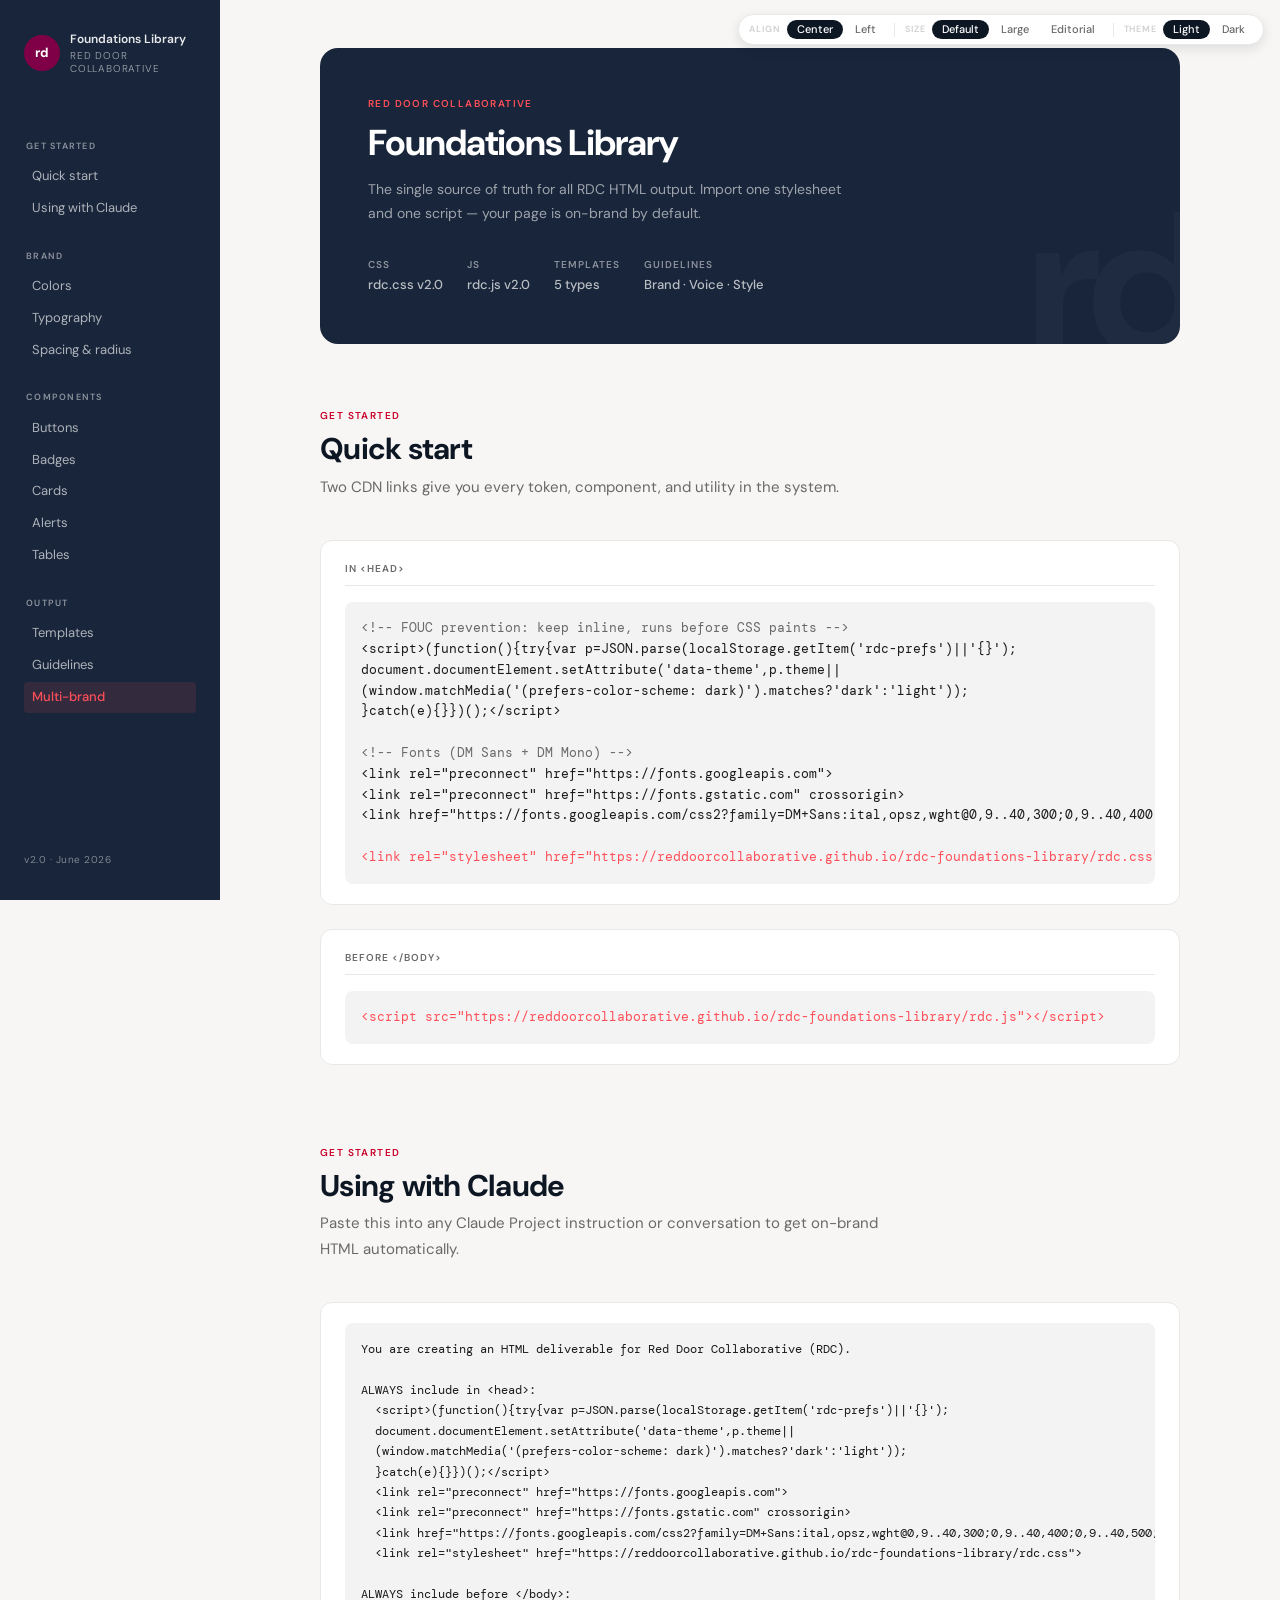
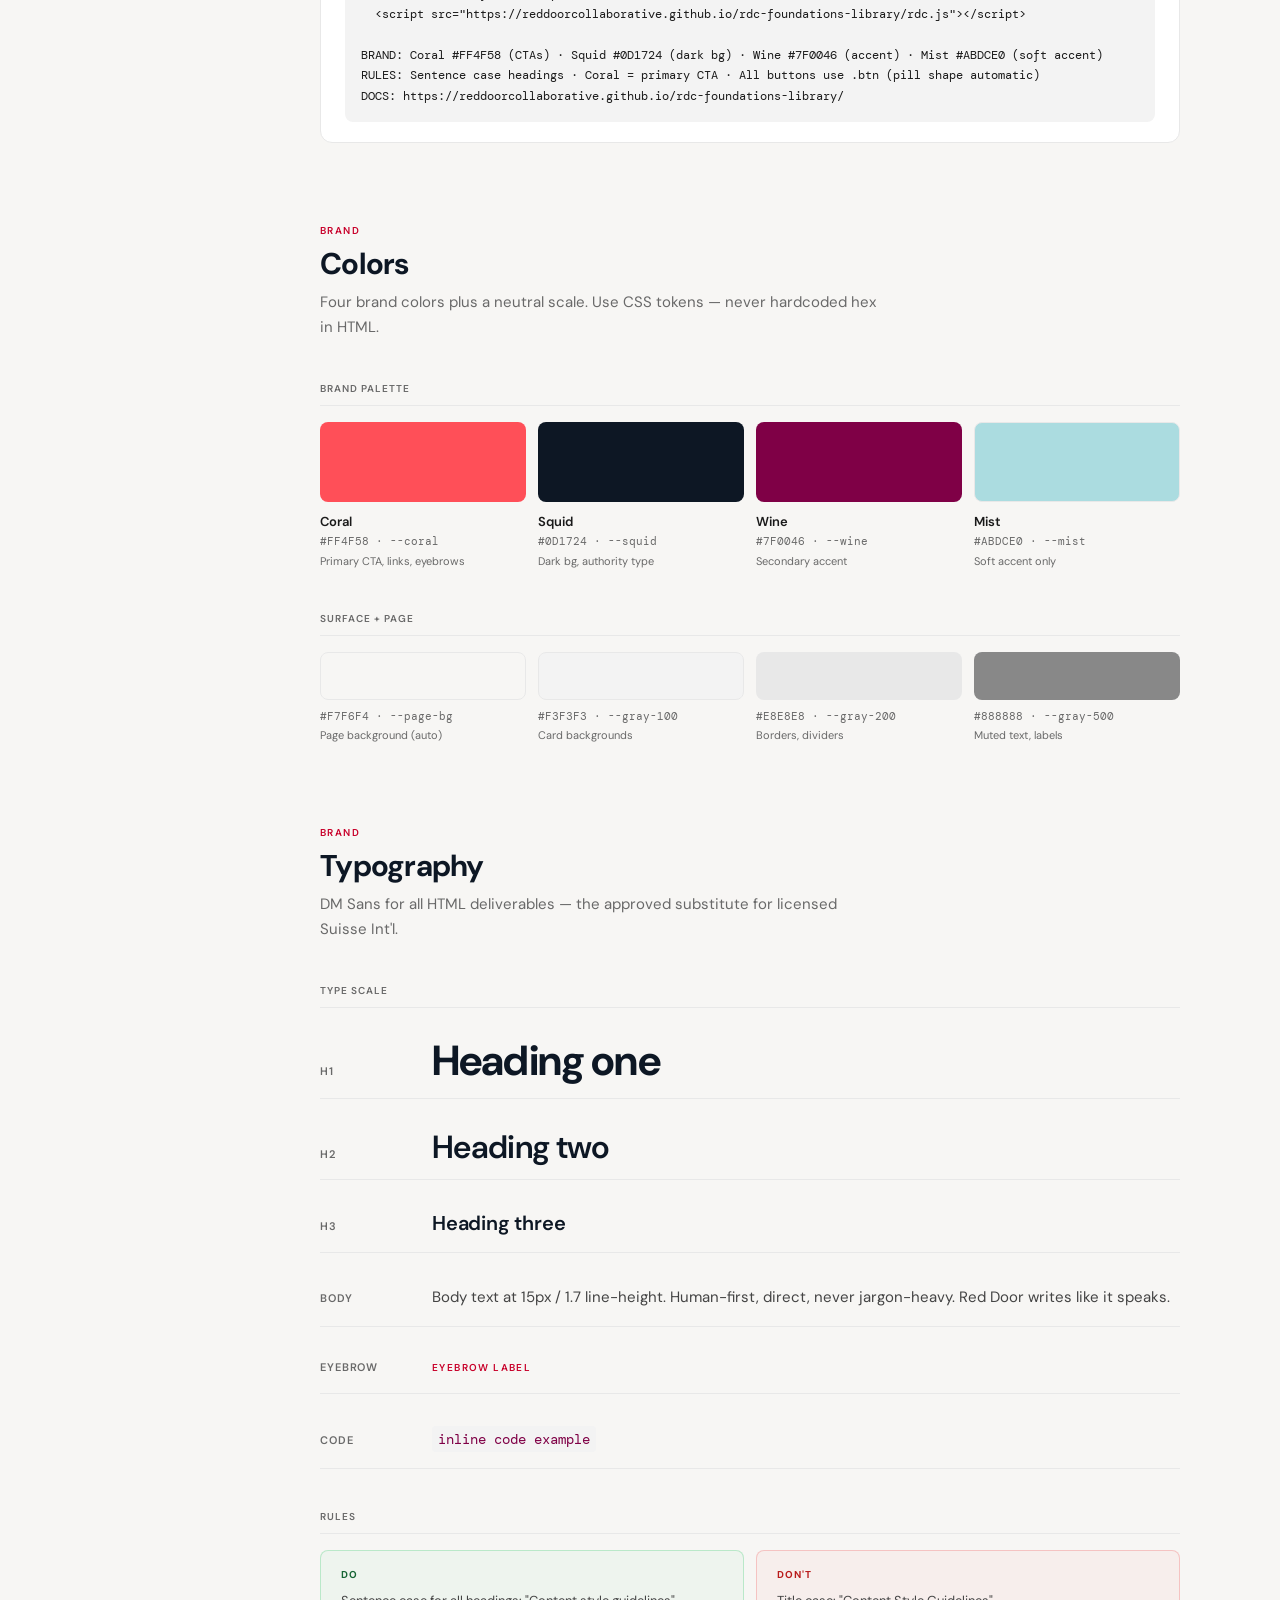
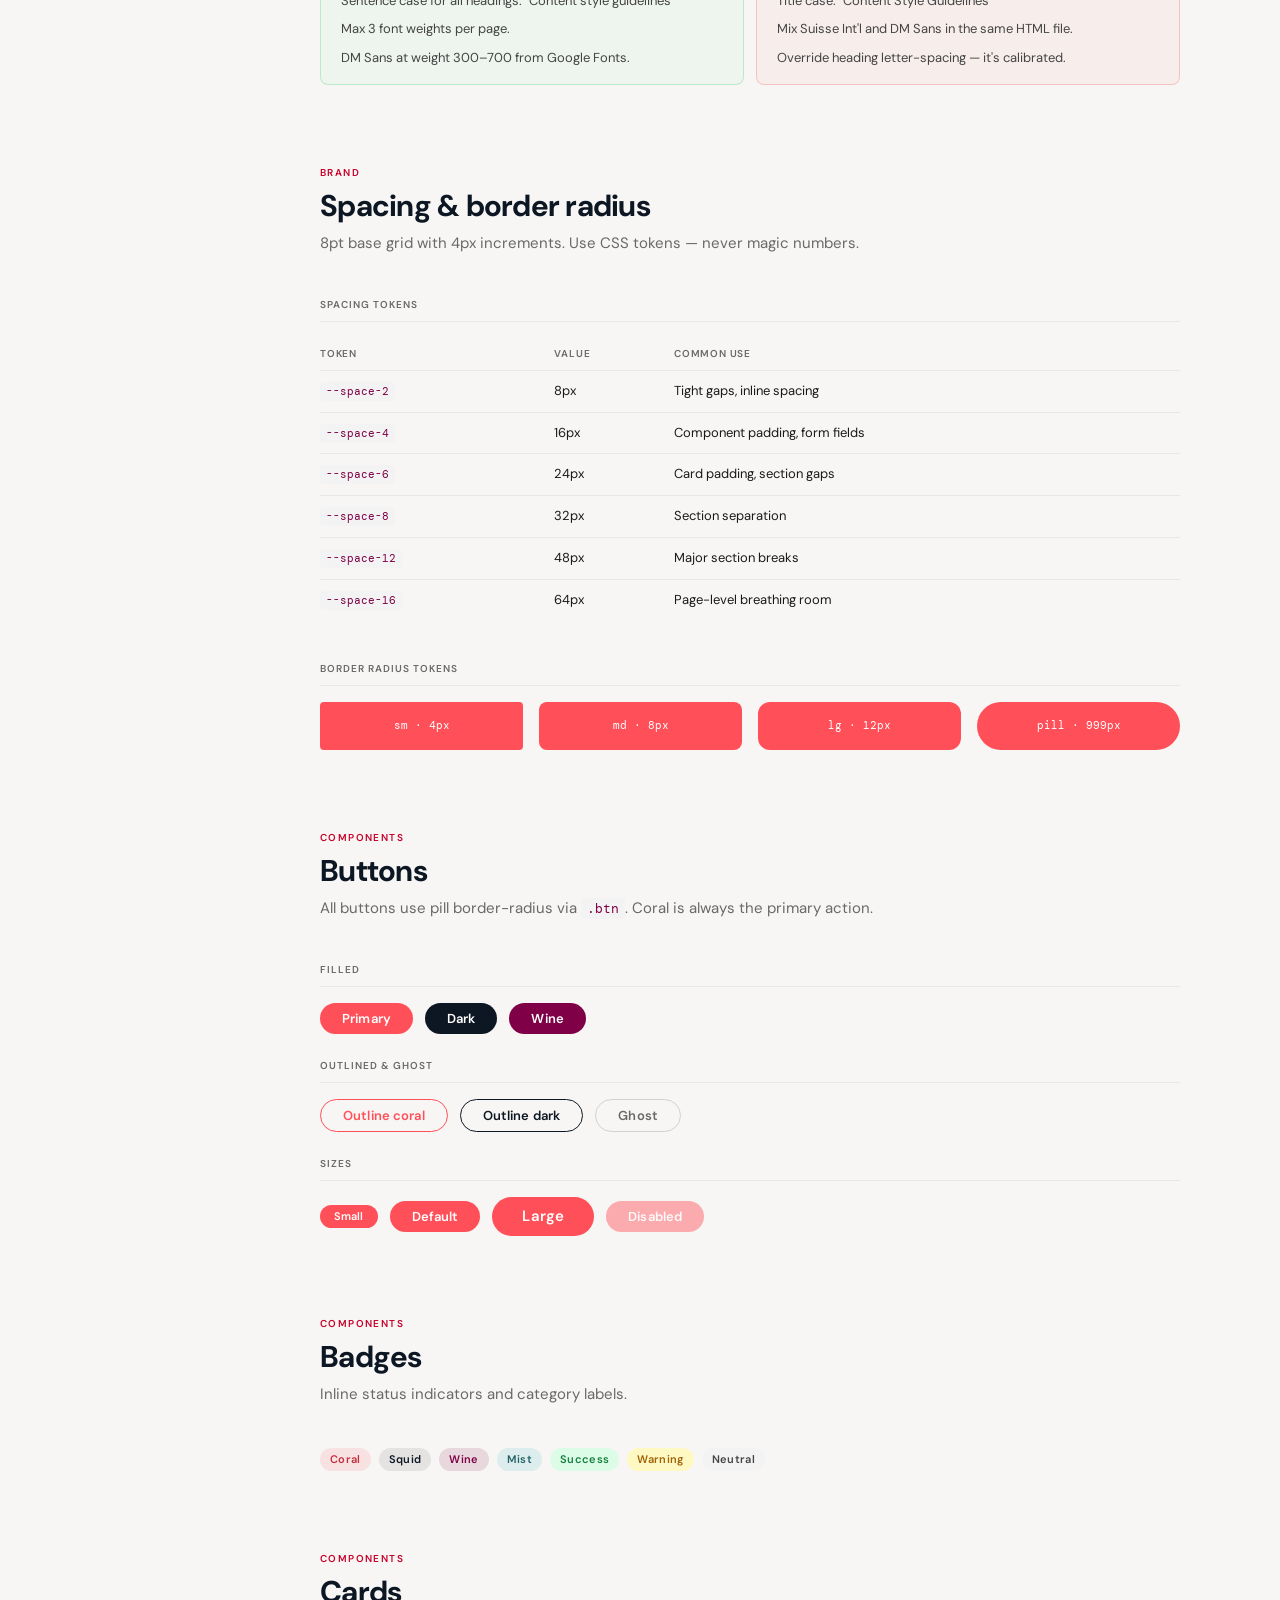
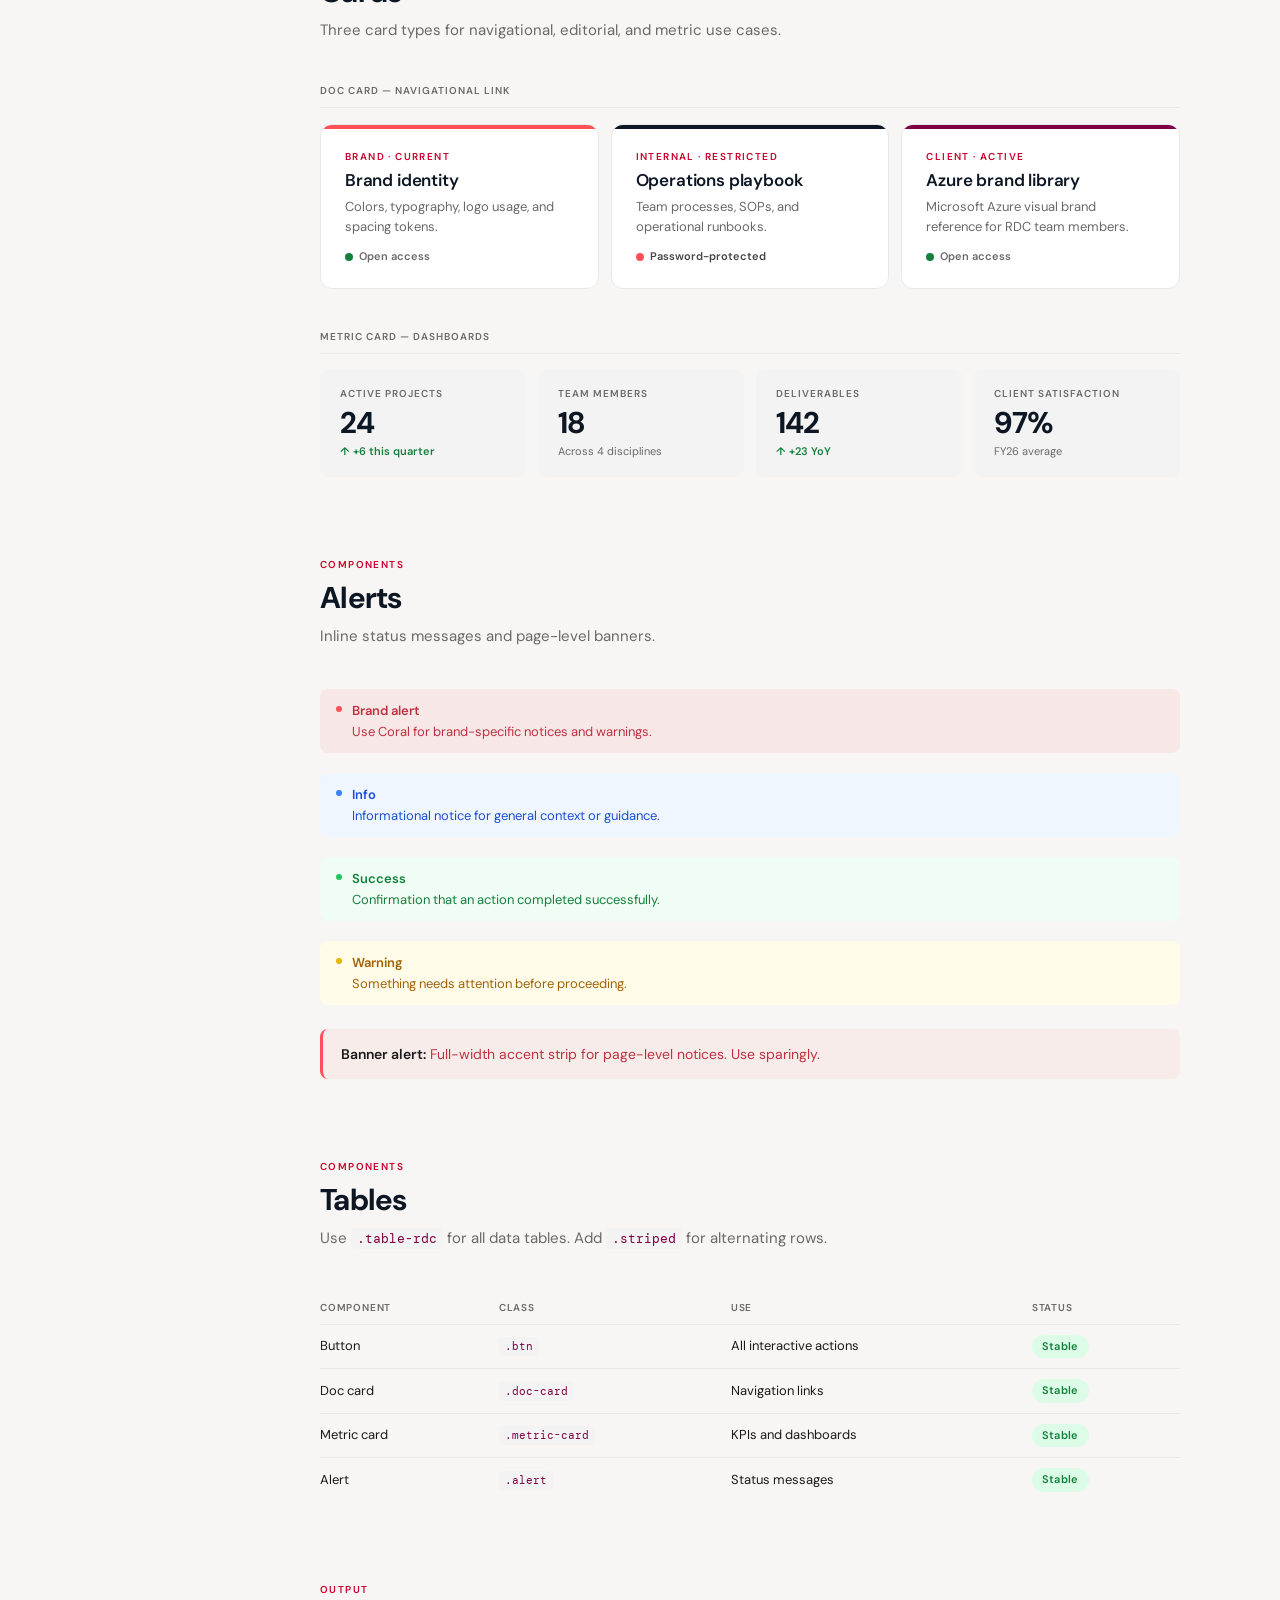
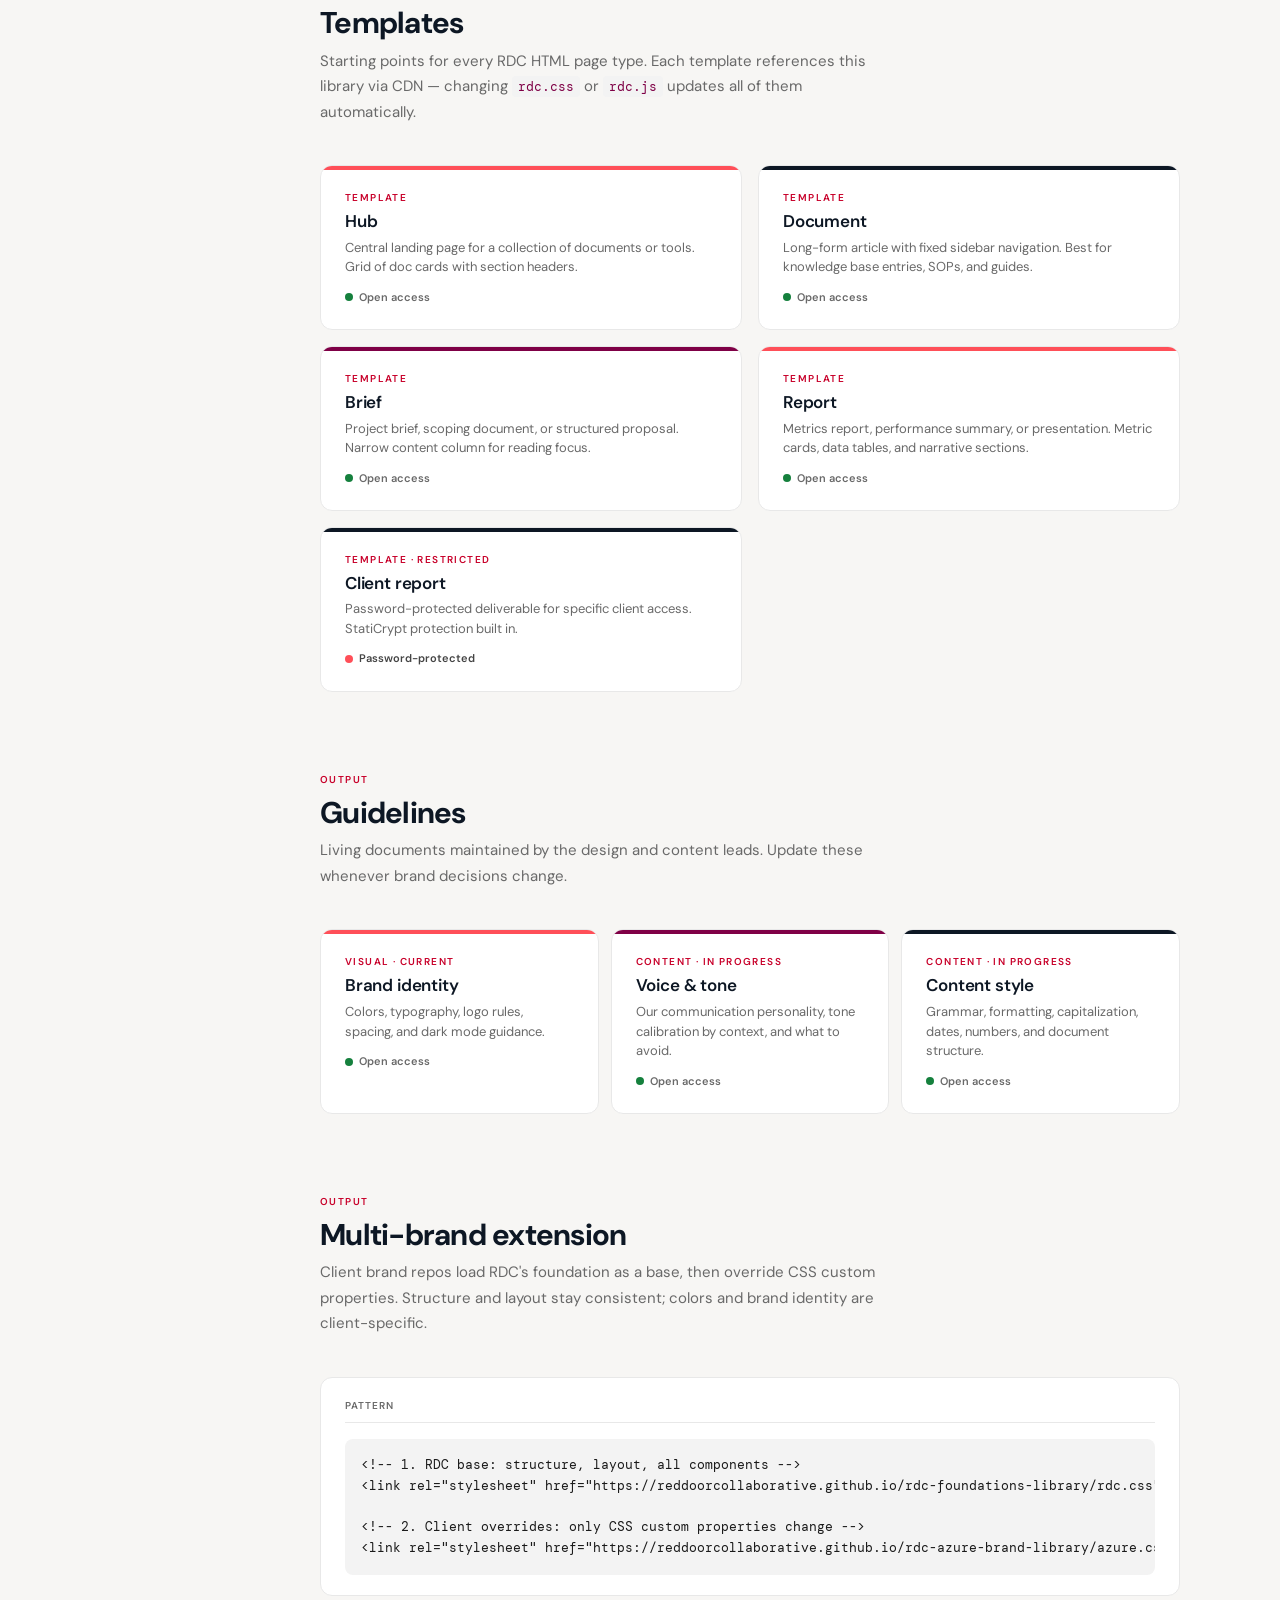
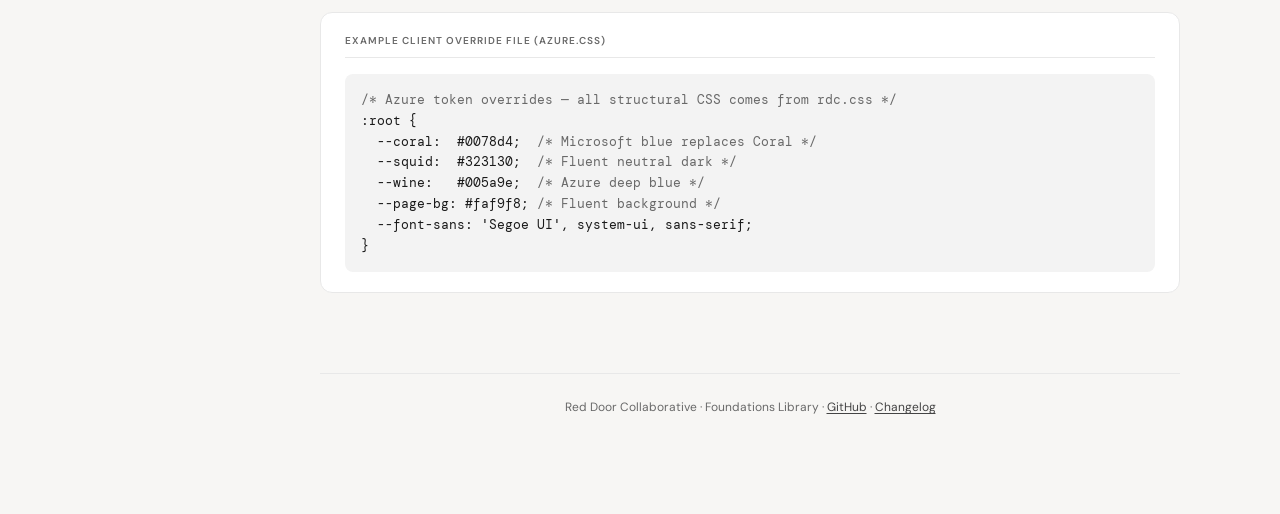
==== commit 69416df7: "a11y: WCAG 2.1 AA pass — rdc.css v2.1, rdc.js v2.1 Comprehensive accessibility improvements identifi" ====
--- a/index.html
+++ b/index.html
@@ -48,7 +48,7 @@
 <!-- ============================================================
      MAIN CONTENT
 ============================================================ -->
-<div class="sidebar-content">
+<main class="sidebar-content">
 <div class="sidebar-inner">
 
   <!-- HERO -->
@@ -607,7 +607,7 @@
   </div>
 
 </div>
-</div>
+</main>
 
 <script src="./rdc.js"></script>
 
--- a/rdc.css
+++ b/rdc.css
@@ -32,12 +32,15 @@
   --gray-100: #F3F3F3;
   --gray-200: #E8E8E8;
   --gray-300: #D0D0D0;
-  --gray-500: #888888;
+  --gray-500: #696969;
   --gray-700: #444444;
   --gray-900: #1A1A1A;
 
   /* Page background */
   --page-bg: #F7F6F4;
+
+  /* Dark surface — sidebar, hero headers. Lighter than Squid for accessibility. */
+  --surface-dark: #18253A;
 
   /* Typography */
   --font-sans: 'DM Sans', 'Suisse Int\'l', system-ui, -apple-system, sans-serif;
@@ -193,7 +196,7 @@
   font-weight: 600;
   letter-spacing: 0.14em;
   text-transform: uppercase;
-  color: var(--coral);
+  color: #C8002A;
 }
 
 .mono {
@@ -233,7 +236,7 @@
   top: 0; left: 0;
   width: var(--sidebar-w);
   height: 100vh;
-  background: var(--squid);
+  background: var(--surface-dark);
   padding: 2rem 1.5rem;
   display: flex;
   flex-direction: column;
@@ -275,7 +278,7 @@
 
 /* Section structure (for long-form docs) */
 .section        { margin-bottom: 5rem; scroll-margin-top: 2rem; }
-.section-eyebrow { font-size: 10px; font-weight: 600; letter-spacing: 0.14em; text-transform: uppercase; color: var(--coral); margin-bottom: 0.5rem; }
+.section-eyebrow { font-size: 10px; font-weight: 600; letter-spacing: 0.14em; text-transform: uppercase; color: #C8002A; margin-bottom: 0.5rem; }
 .section-title  { font-size: 30px; font-weight: 700; letter-spacing: -0.025em; color: var(--squid); margin-bottom: 0.6rem; line-height: 1.1; }
 .section-desc   { font-size: 15px; color: var(--gray-500); line-height: 1.7; max-width: 560px; margin-bottom: 2.5rem; }
 .subsection       { margin-bottom: 2.5rem; }
@@ -288,7 +291,7 @@
 
 /* ——— Dark hero header ——— */
 .page-header {
-  background: var(--squid);
+  background: var(--surface-dark);
   border-radius: var(--radius-xl);
   padding: 3rem;
   margin-bottom: var(--space-8);
@@ -313,12 +316,12 @@
 
 .page-header .eyebrow    { color: var(--coral); margin-bottom: 0.75rem; }
 .page-header-title       { font-size: clamp(26px, 4vw, 36px); font-weight: 700; letter-spacing: -0.03em; color: #fff; line-height: 1.05; margin-bottom: 1rem; }
-.page-header-desc        { font-size: 14px; color: rgba(255, 255, 255, 0.45); line-height: 1.7; max-width: 480px; }
+.page-header-desc        { font-size: 14px; color: rgba(255, 255, 255, 0.58); line-height: 1.7; max-width: 480px; }
 
 /* Header metadata strip */
 .header-meta       { display: flex; gap: 1.5rem; margin-top: 2rem; flex-wrap: wrap; }
 .header-meta-item  { display: flex; flex-direction: column; gap: 2px; }
-.header-meta-label { font-size: 10px; font-weight: 600; letter-spacing: 0.1em; text-transform: uppercase; color: rgba(255, 255, 255, 0.25); }
+.header-meta-label { font-size: 10px; font-weight: 600; letter-spacing: 0.1em; text-transform: uppercase; color: rgba(255, 255, 255, 0.50); }
 .header-meta-value { font-size: 13px; font-weight: 500; color: rgba(255, 255, 255, 0.7); }
 
 /* ——— Logo mark ——— */
@@ -328,7 +331,7 @@
   background: var(--wine);
   display: flex; align-items: center; justify-content: center;
   font-size: 13px; font-weight: 700;
-  color: var(--coral);
+  color: #fff;
   letter-spacing: -0.02em;
   flex-shrink: 0;
 }
@@ -344,7 +347,7 @@
   display: block;
   font-weight: 300;
   font-size: 10px;
-  color: rgba(255, 255, 255, 0.4);
+  color: rgba(255, 255, 255, 0.60);
   letter-spacing: 0.08em;
   text-transform: uppercase;
   margin-top: 1px;
@@ -362,7 +365,7 @@
   margin-top: auto;
   padding-top: 2rem;
   font-size: 10px;
-  color: rgba(255, 255, 255, 0.2);
+  color: rgba(255, 255, 255, 0.45);
   letter-spacing: 0.05em;
 }
 
@@ -370,7 +373,7 @@
   font-size: 9px; font-weight: 600;
   letter-spacing: 0.14em;
   text-transform: uppercase;
-  color: rgba(255, 255, 255, 0.25);
+  color: rgba(255, 255, 255, 0.50);
   margin: 1.5rem 0 0.5rem;
   padding-left: 2px;
 }
@@ -378,7 +381,7 @@
 .nav-link {
   display: block;
   font-size: 13px; font-weight: 400;
-  color: rgba(255, 255, 255, 0.55);
+  color: rgba(255, 255, 255, 0.65);
   text-decoration: none;
   padding: 5px 8px;
   border-radius: var(--radius-sm);
@@ -407,8 +410,8 @@
   color: var(--gray-500);
   text-align: center;
 }
-.page-footer a { color: var(--gray-700); }
-.page-footer a:hover { color: var(--coral); text-decoration: none; }
+.page-footer a { color: var(--gray-700); text-decoration: underline; text-underline-offset: 2px; }
+.page-footer a:hover { color: var(--coral); }
 
 
 /* ——————————————————————————————————————————
@@ -462,7 +465,7 @@
 .badge-coral   { background: rgba(255, 79, 88, 0.12);   color: #C13040; }
 .badge-squid   { background: rgba(13, 23, 36, 0.08);    color: var(--squid); }
 .badge-wine    { background: rgba(127, 0, 70, 0.12);    color: var(--wine); }
-.badge-mist    { background: rgba(171, 220, 224, 0.35); color: #3a7a84; }
+.badge-mist    { background: rgba(171, 220, 224, 0.35); color: #226268; }
 .badge-success { background: #dcfce7; color: #15803d; }
 .badge-warning { background: #fef9c3; color: #a16207; }
 .badge-neutral { background: var(--gray-100); color: var(--gray-700); }
@@ -518,7 +521,7 @@
 .content-card       { background: var(--white); border: 1px solid var(--gray-200); border-radius: var(--radius-lg); overflow: hidden; }
 .content-card-bar   { height: 4px; }
 .content-card-body  { padding: 1.25rem 1.5rem; }
-.content-card-eyebrow { font-size: 10px; font-weight: 600; letter-spacing: 0.1em; text-transform: uppercase; color: var(--coral); margin-bottom: 5px; }
+.content-card-eyebrow { font-size: 10px; font-weight: 600; letter-spacing: 0.1em; text-transform: uppercase; color: #C8002A; margin-bottom: 5px; }
 .content-card-title { font-size: 16px; font-weight: 600; letter-spacing: -0.01em; color: var(--squid); margin-bottom: 7px; line-height: 1.3; }
 .content-card-copy  { font-size: 13px; color: var(--gray-500); line-height: 1.6; margin-bottom: 1rem; }
 
@@ -680,8 +683,8 @@
   border: 1px solid rgba(239, 68, 68, 0.25);
   background: rgba(239, 68, 68, 0.04);
 }
-.do-label   { font-size: 10px; font-weight: 700; letter-spacing: 0.1em; text-transform: uppercase; color: #16a34a; margin-bottom: 8px; }
-.dont-label { font-size: 10px; font-weight: 700; letter-spacing: 0.1em; text-transform: uppercase; color: #dc2626; margin-bottom: 8px; }
+.do-label   { font-size: 10px; font-weight: 700; letter-spacing: 0.1em; text-transform: uppercase; color: #166534; margin-bottom: 8px; }
+.dont-label { font-size: 10px; font-weight: 700; letter-spacing: 0.1em; text-transform: uppercase; color: #b91c1c; margin-bottom: 8px; }
 .do-box p, .dont-box p { font-size: 13px; color: var(--gray-700); line-height: 1.55; }
 
 /* Asset / file reference rows */
@@ -845,7 +848,7 @@
     --gray-100: #1a2538;
     --gray-200: rgba(255,255,255,0.08);
     --gray-300: rgba(255,255,255,0.16);
-    --gray-500: rgba(255,255,255,0.42);
+    --gray-500: rgba(255,255,255,0.50);
     --gray-700: rgba(255,255,255,0.68);
     --gray-900: rgba(255,255,255,0.90);
     --shadow-sm: 0 1px 3px  rgba(0,0,0,0.45);
@@ -890,6 +893,12 @@
   html:not([data-theme="light"]) .dont-box { background: rgba(239,68,68,0.06);  border-color: rgba(239,68,68,0.18); }
   html:not([data-theme="light"]) .do-box p,
   html:not([data-theme="light"]) .dont-box p { color: rgba(255,255,255,0.68); }
+  html:not([data-theme="light"]) .do-label   { color: #4ade80; }
+  html:not([data-theme="light"]) .dont-label { color: #f87171; }
+  html:not([data-theme="light"]) .metric-delta { color: #4ade80; }
+  html:not([data-theme="light"]) .eyebrow,
+  html:not([data-theme="light"]) .section-eyebrow,
+  html:not([data-theme="light"]) .content-card-eyebrow { color: var(--coral); }
   html:not([data-theme="light"]) .layout-toggle-btn.active { background: rgba(255,255,255,0.14); color: #fff; }
   html:not([data-theme="light"]) .layout-toggle-btn:hover  { background: rgba(255,255,255,0.07); color: rgba(255,255,255,0.90); }
   html:not([data-theme="light"]) .doc-card h3        { color: rgba(255,255,255,0.90); }
@@ -909,7 +918,7 @@
   --gray-100: #1a2538;
   --gray-200: rgba(255,255,255,0.08);
   --gray-300: rgba(255,255,255,0.16);
-  --gray-500: rgba(255,255,255,0.42);
+  --gray-500: rgba(255,255,255,0.50);
   --gray-700: rgba(255,255,255,0.68);
   --gray-900: rgba(255,255,255,0.90);
   --shadow-sm: 0 1px 3px  rgba(0,0,0,0.45);
@@ -954,6 +963,12 @@
 html[data-theme="dark"] .dont-box { background: rgba(239,68,68,0.06);  border-color: rgba(239,68,68,0.18); }
 html[data-theme="dark"] .do-box p,
 html[data-theme="dark"] .dont-box p { color: rgba(255,255,255,0.68); }
+html[data-theme="dark"] .do-label   { color: #4ade80; }
+html[data-theme="dark"] .dont-label { color: #f87171; }
+html[data-theme="dark"] .metric-delta { color: #4ade80; }
+html[data-theme="dark"] .eyebrow,
+html[data-theme="dark"] .section-eyebrow,
+html[data-theme="dark"] .content-card-eyebrow { color: var(--coral); }
 html[data-theme="dark"] .layout-toggle-btn.active { background: rgba(255,255,255,0.14); color: #fff; }
 html[data-theme="dark"] .layout-toggle-btn:hover  { background: rgba(255,255,255,0.07); color: rgba(255,255,255,0.90); }
 html[data-theme="dark"] .doc-card h3        { color: rgba(255,255,255,0.90); }
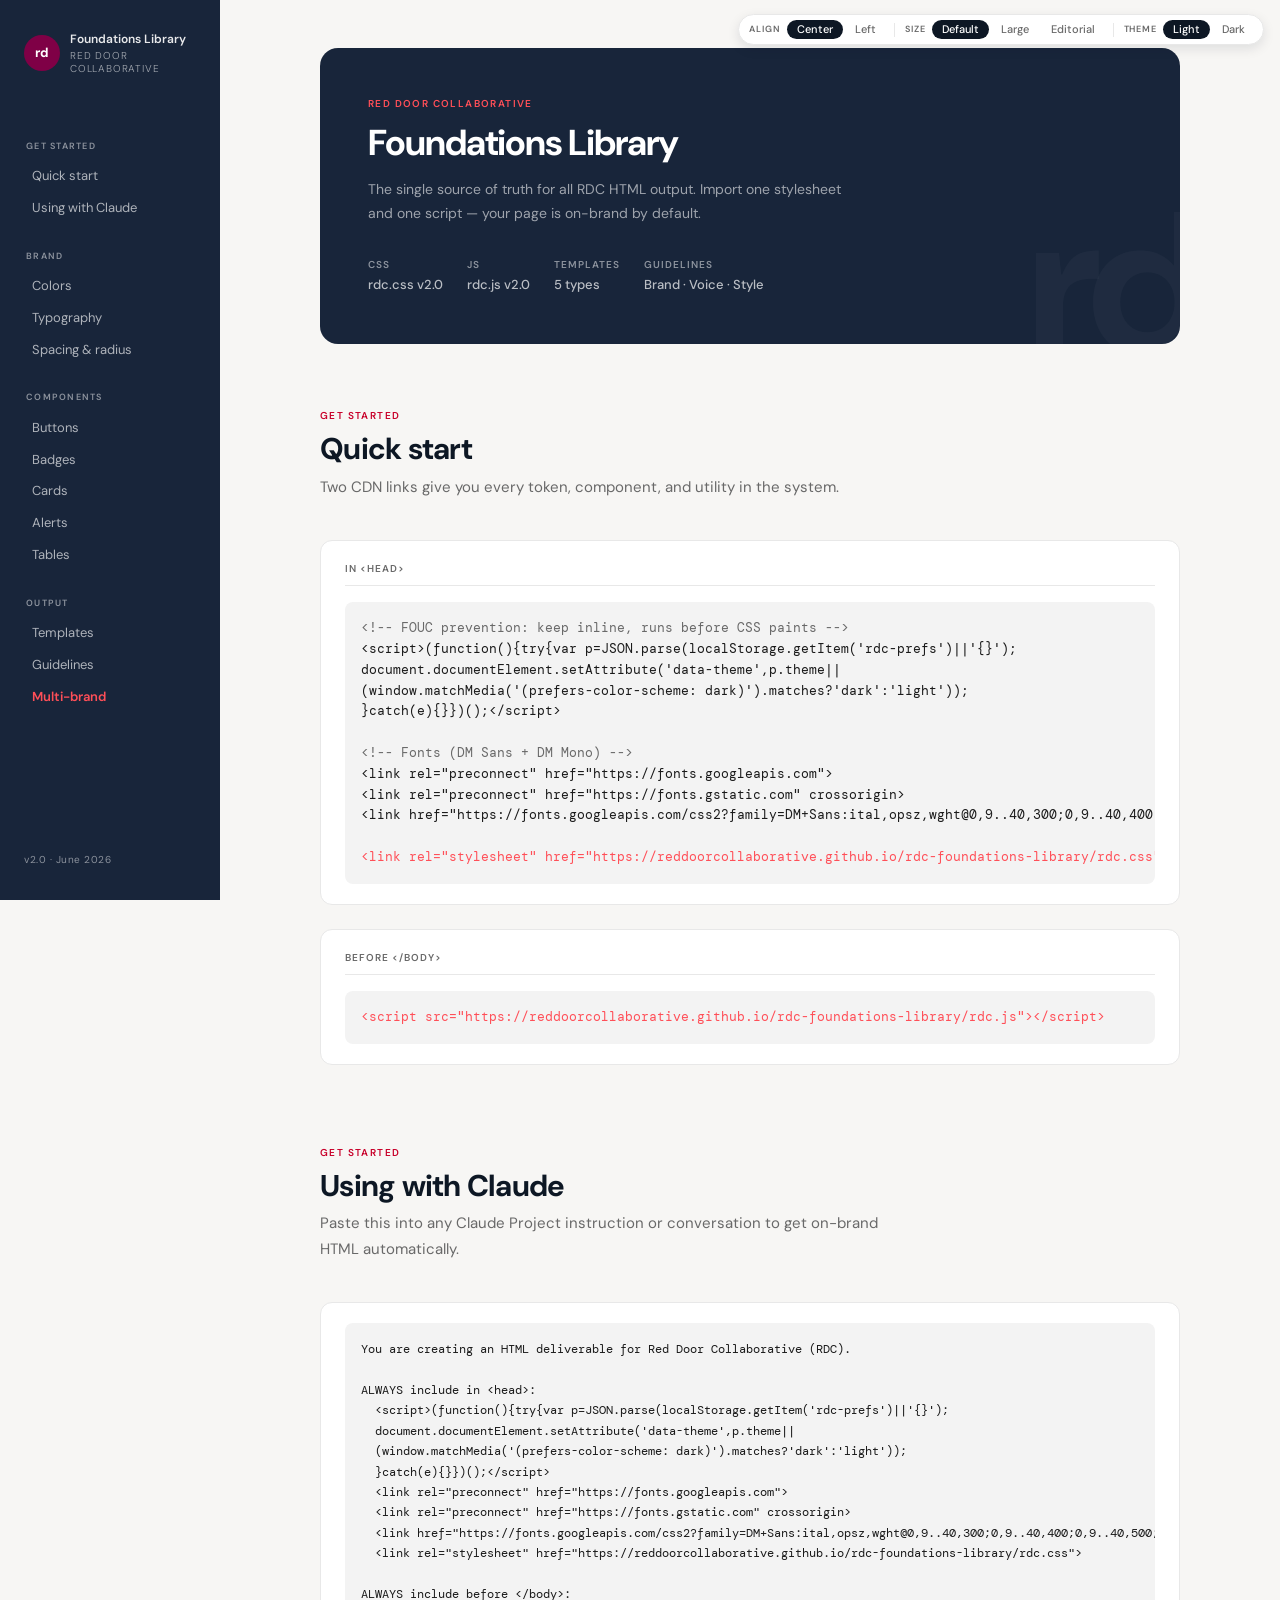
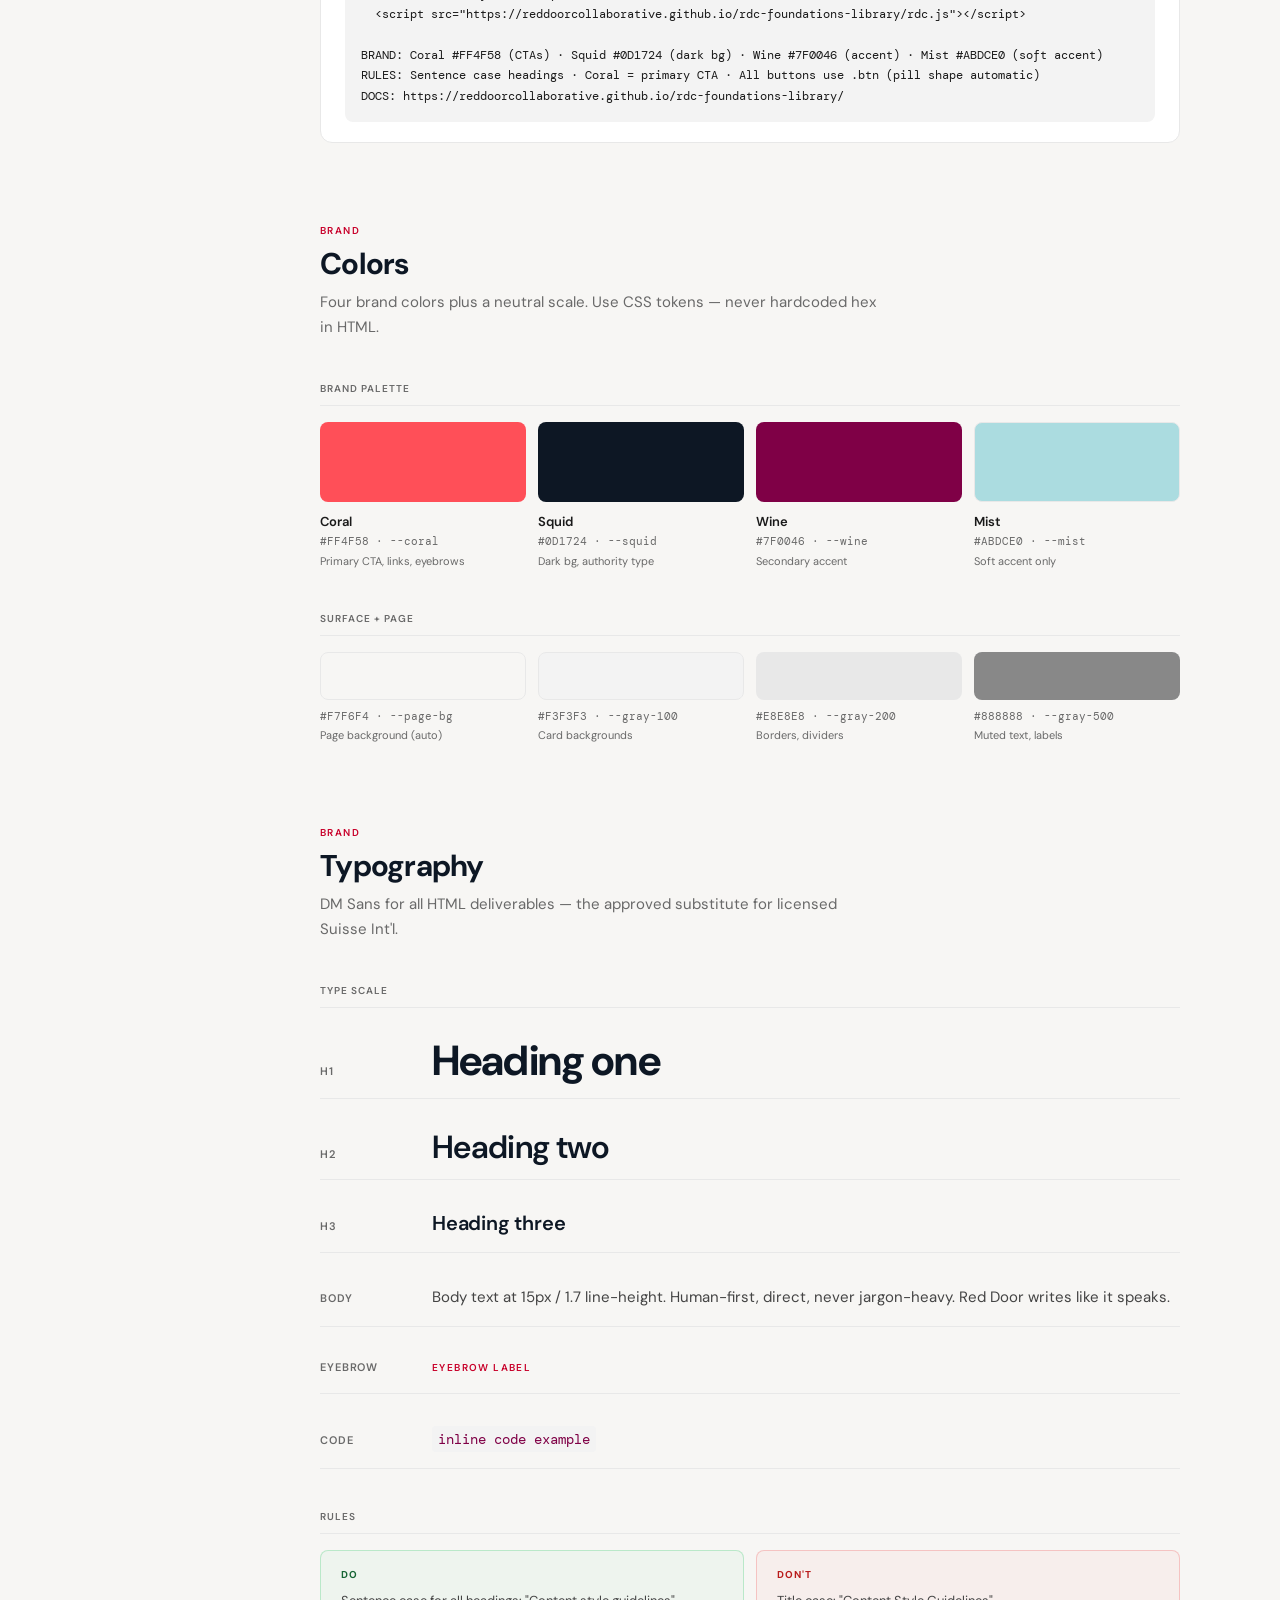
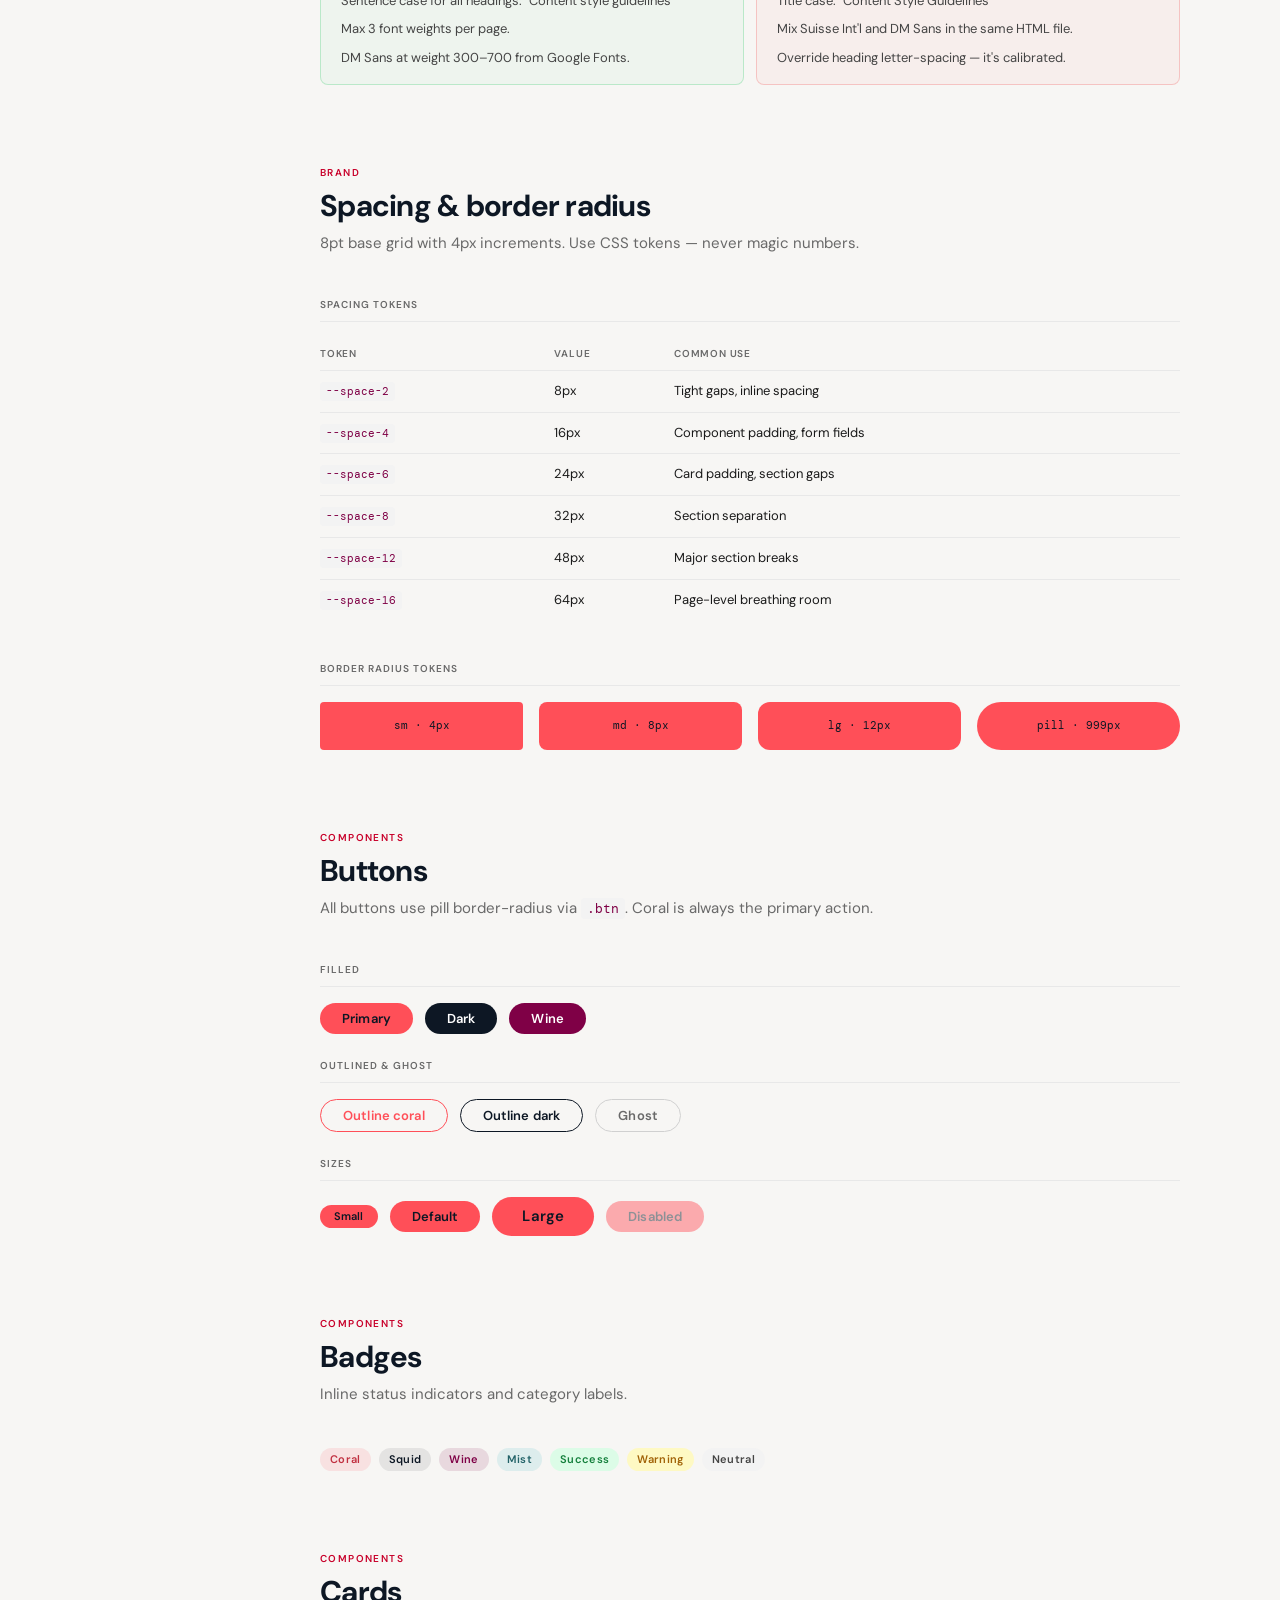
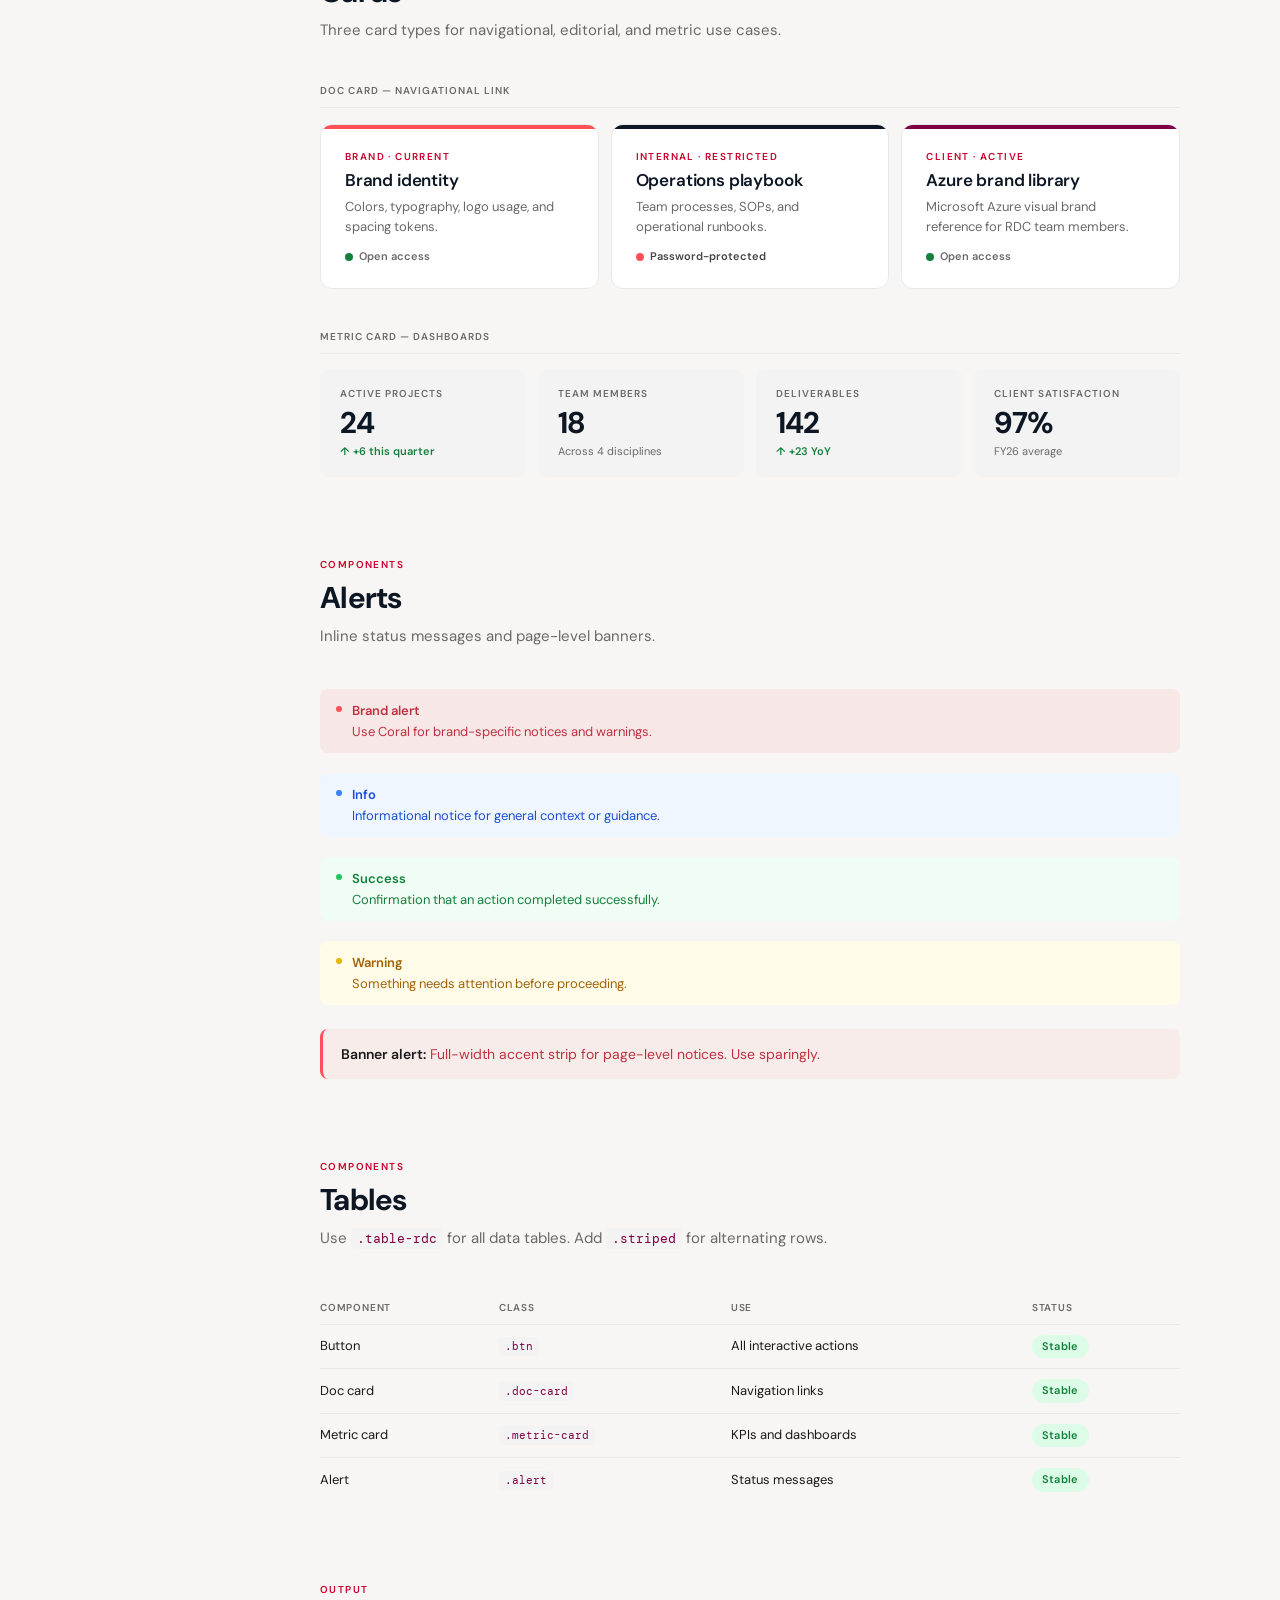
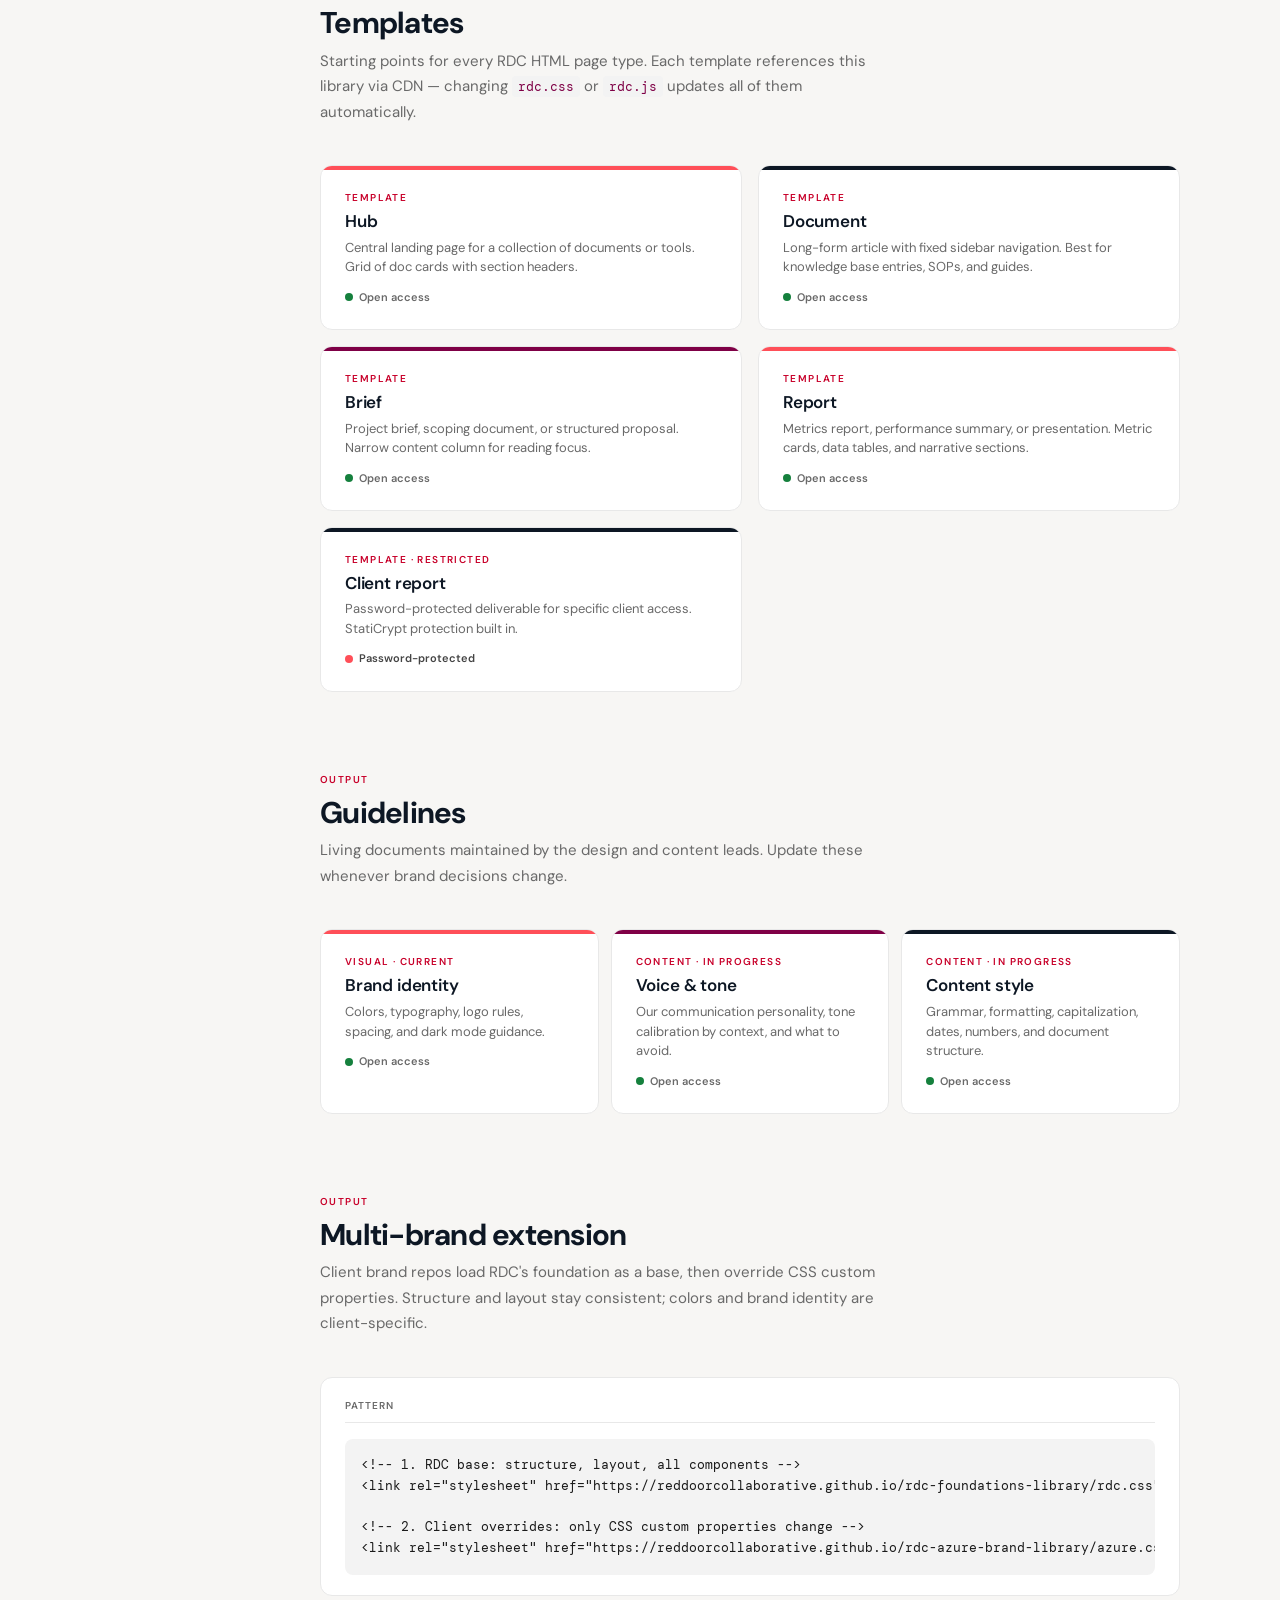
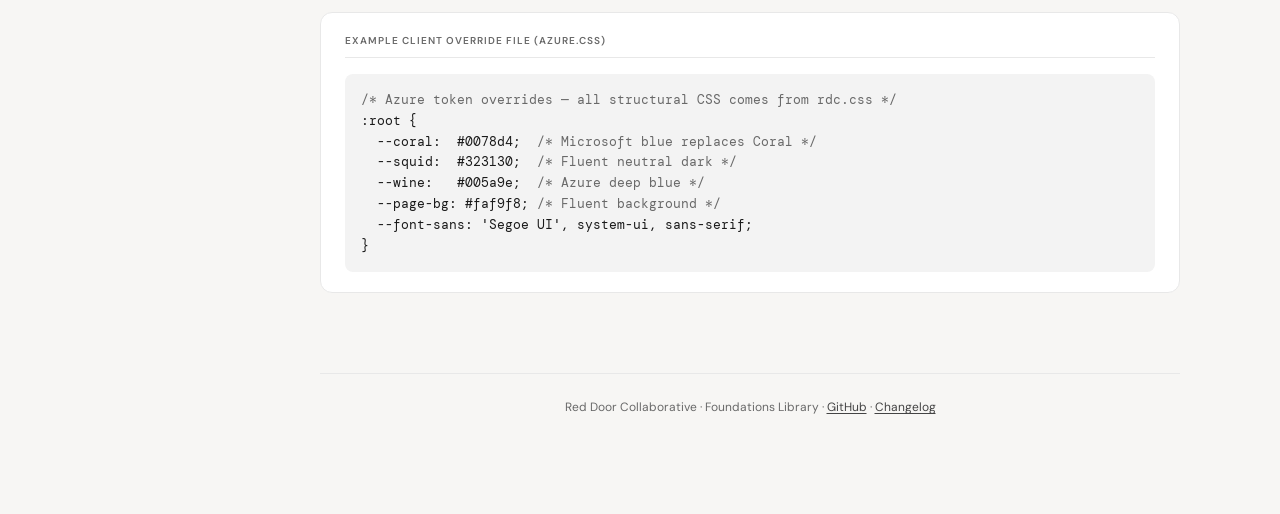
==== commit 35b515a4: "a11y: zero color contrast violations, dark text on coral - btn-primary: white text → var(--squid) fo" ====
--- a/index.html
+++ b/index.html
@@ -279,10 +279,10 @@
     <div class="subsection">
       <div class="subsection-label">Border radius tokens</div>
       <div class="grid-4" style="gap:var(--space-4);">
-        <div style="background:var(--coral);height:48px;border-radius:4px;display:flex;align-items:center;justify-content:center;"><span class="mono" style="color:#fff;">sm · 4px</span></div>
-        <div style="background:var(--coral);height:48px;border-radius:8px;display:flex;align-items:center;justify-content:center;"><span class="mono" style="color:#fff;">md · 8px</span></div>
-        <div style="background:var(--coral);height:48px;border-radius:12px;display:flex;align-items:center;justify-content:center;"><span class="mono" style="color:#fff;">lg · 12px</span></div>
-        <div style="background:var(--coral);height:48px;border-radius:999px;display:flex;align-items:center;justify-content:center;"><span class="mono" style="color:#fff;">pill · 999px</span></div>
+        <div style="background:var(--coral);height:48px;border-radius:4px;display:flex;align-items:center;justify-content:center;"><span class="mono" style="color:var(--squid);">sm · 4px</span></div>
+        <div style="background:var(--coral);height:48px;border-radius:8px;display:flex;align-items:center;justify-content:center;"><span class="mono" style="color:var(--squid);">md · 8px</span></div>
+        <div style="background:var(--coral);height:48px;border-radius:12px;display:flex;align-items:center;justify-content:center;"><span class="mono" style="color:var(--squid);">lg · 12px</span></div>
+        <div style="background:var(--coral);height:48px;border-radius:999px;display:flex;align-items:center;justify-content:center;"><span class="mono" style="color:var(--squid);">pill · 999px</span></div>
       </div>
     </div>
   </div>
--- a/rdc.css
+++ b/rdc.css
@@ -365,7 +365,7 @@
   margin-top: auto;
   padding-top: 2rem;
   font-size: 10px;
-  color: rgba(255, 255, 255, 0.45);
+  color: rgba(255, 255, 255, 0.50);
   letter-spacing: 0.05em;
 }
 
@@ -397,8 +397,7 @@
 
 .nav-link.active {
   color: var(--coral);
-  background: rgba(255, 79, 88, 0.12);
-  font-weight: 500;
+  font-weight: 600;
 }
 
 /* ——— Page footer ——— */
@@ -437,7 +436,7 @@
 .btn:disabled, .btn[disabled] { opacity: 0.45; cursor: not-allowed; transform: none; }
 
 /* Filled variants */
-.btn-primary { background: var(--coral); color: #fff; }
+.btn-primary { background: var(--coral); color: var(--squid); }
 .btn-dark    { background: var(--squid); color: #fff; }
 .btn-wine    { background: var(--wine);  color: #fff; }
 
@@ -775,7 +774,7 @@
 .layout-toggle-label {
   font-size: 9px; font-weight: 600;
   letter-spacing: 0.1em; text-transform: uppercase;
-  color: var(--gray-300);
+  color: var(--gray-500);
   padding: 0 4px 0 2px;
   white-space: nowrap;
 }
@@ -869,7 +868,7 @@
   html:not([data-theme="light"]) blockquote { background: rgba(255,79,88,0.06); }
   html:not([data-theme="light"]) .page-header { border: 1px solid rgba(255,255,255,0.05); }
   html:not([data-theme="light"]) .section-title    { color: rgba(255,255,255,0.90); }
-  html:not([data-theme="light"]) .section-desc     { color: rgba(255,255,255,0.42); }
+  html:not([data-theme="light"]) .section-desc     { color: rgba(255,255,255,0.50); }
   html:not([data-theme="light"]) .subsection-label { border-bottom-color: rgba(255,255,255,0.07); }
   html:not([data-theme="light"]) .sidebar { border-right: 1px solid rgba(255,255,255,0.05); }
   html:not([data-theme="light"]) .page-footer { border-top-color: rgba(255,255,255,0.07); }
@@ -939,7 +938,7 @@
 html[data-theme="dark"] blockquote { background: rgba(255,79,88,0.06); }
 html[data-theme="dark"] .page-header { border: 1px solid rgba(255,255,255,0.05); }
 html[data-theme="dark"] .section-title    { color: rgba(255,255,255,0.90); }
-html[data-theme="dark"] .section-desc     { color: rgba(255,255,255,0.42); }
+html[data-theme="dark"] .section-desc     { color: rgba(255,255,255,0.50); }
 html[data-theme="dark"] .subsection-label { border-bottom-color: rgba(255,255,255,0.07); }
 html[data-theme="dark"] .sidebar { border-right: 1px solid rgba(255,255,255,0.05); }
 html[data-theme="dark"] .page-footer { border-top-color: rgba(255,255,255,0.07); }
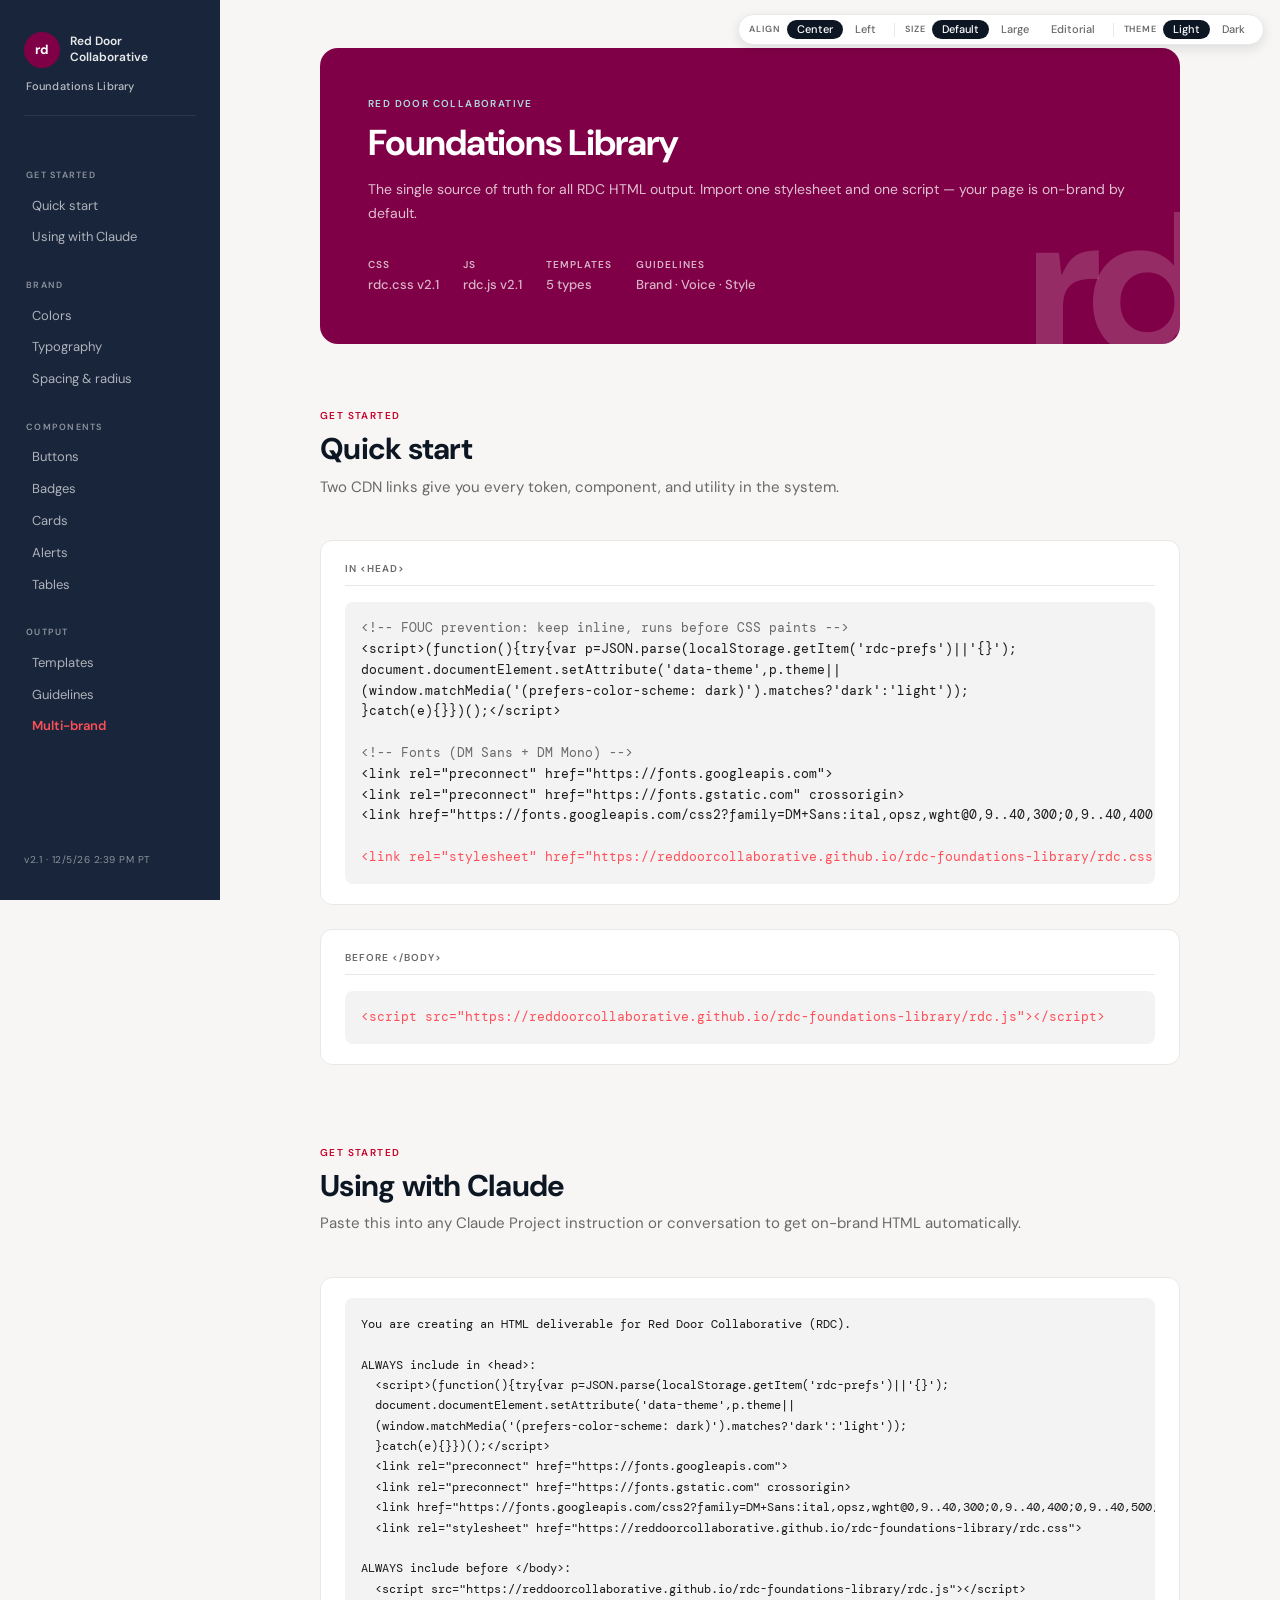
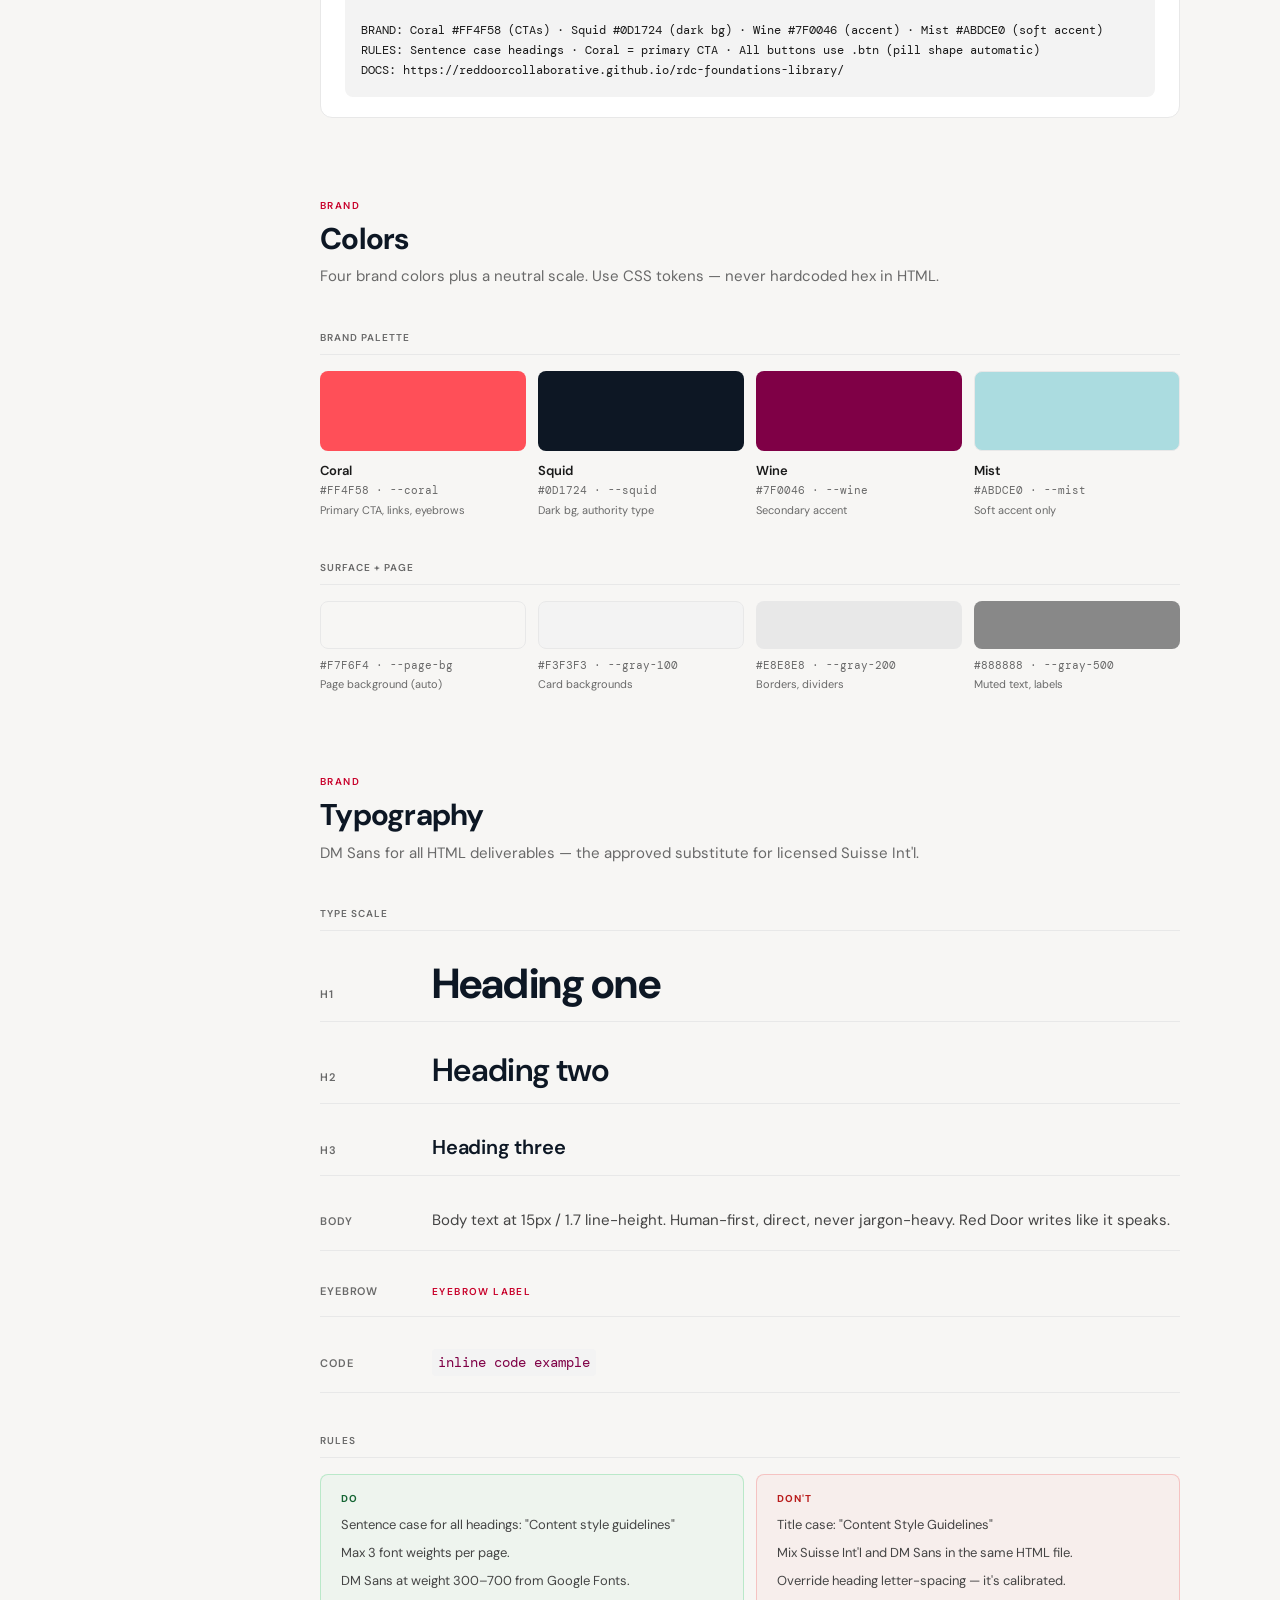
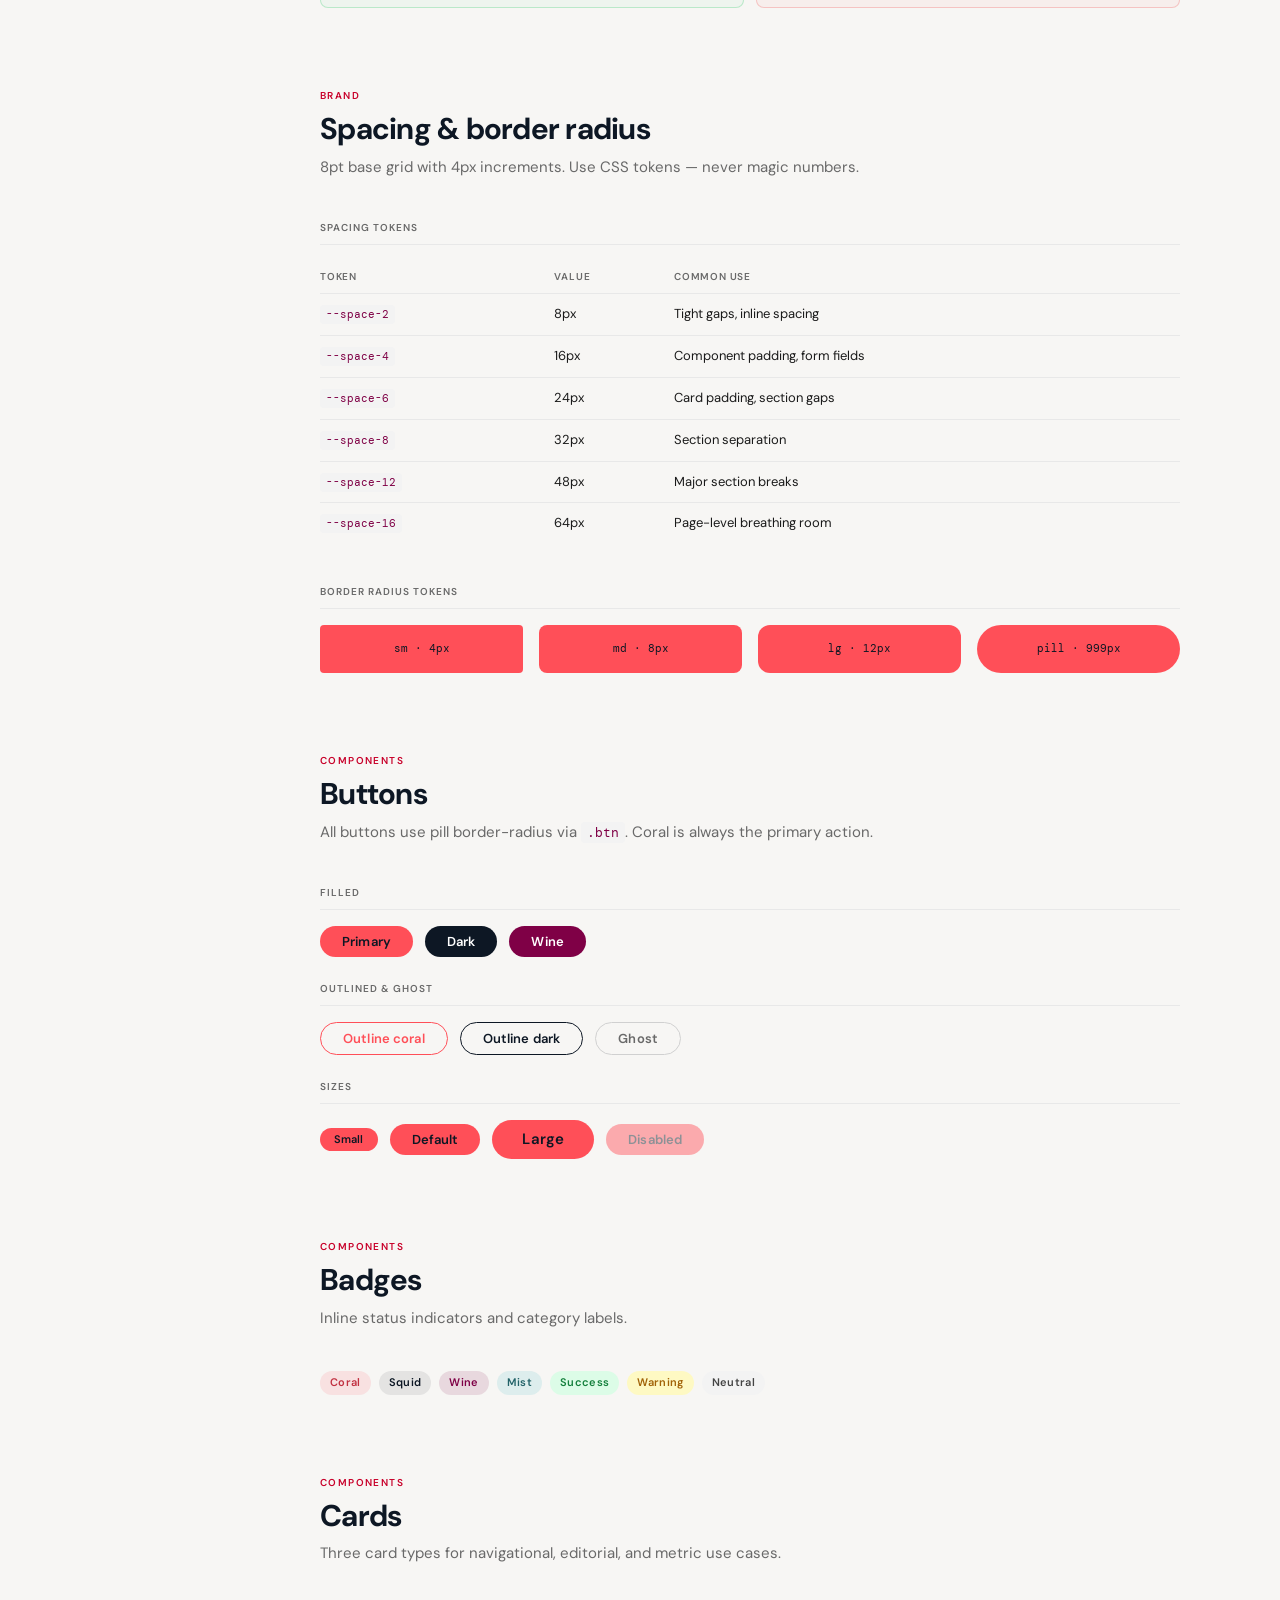
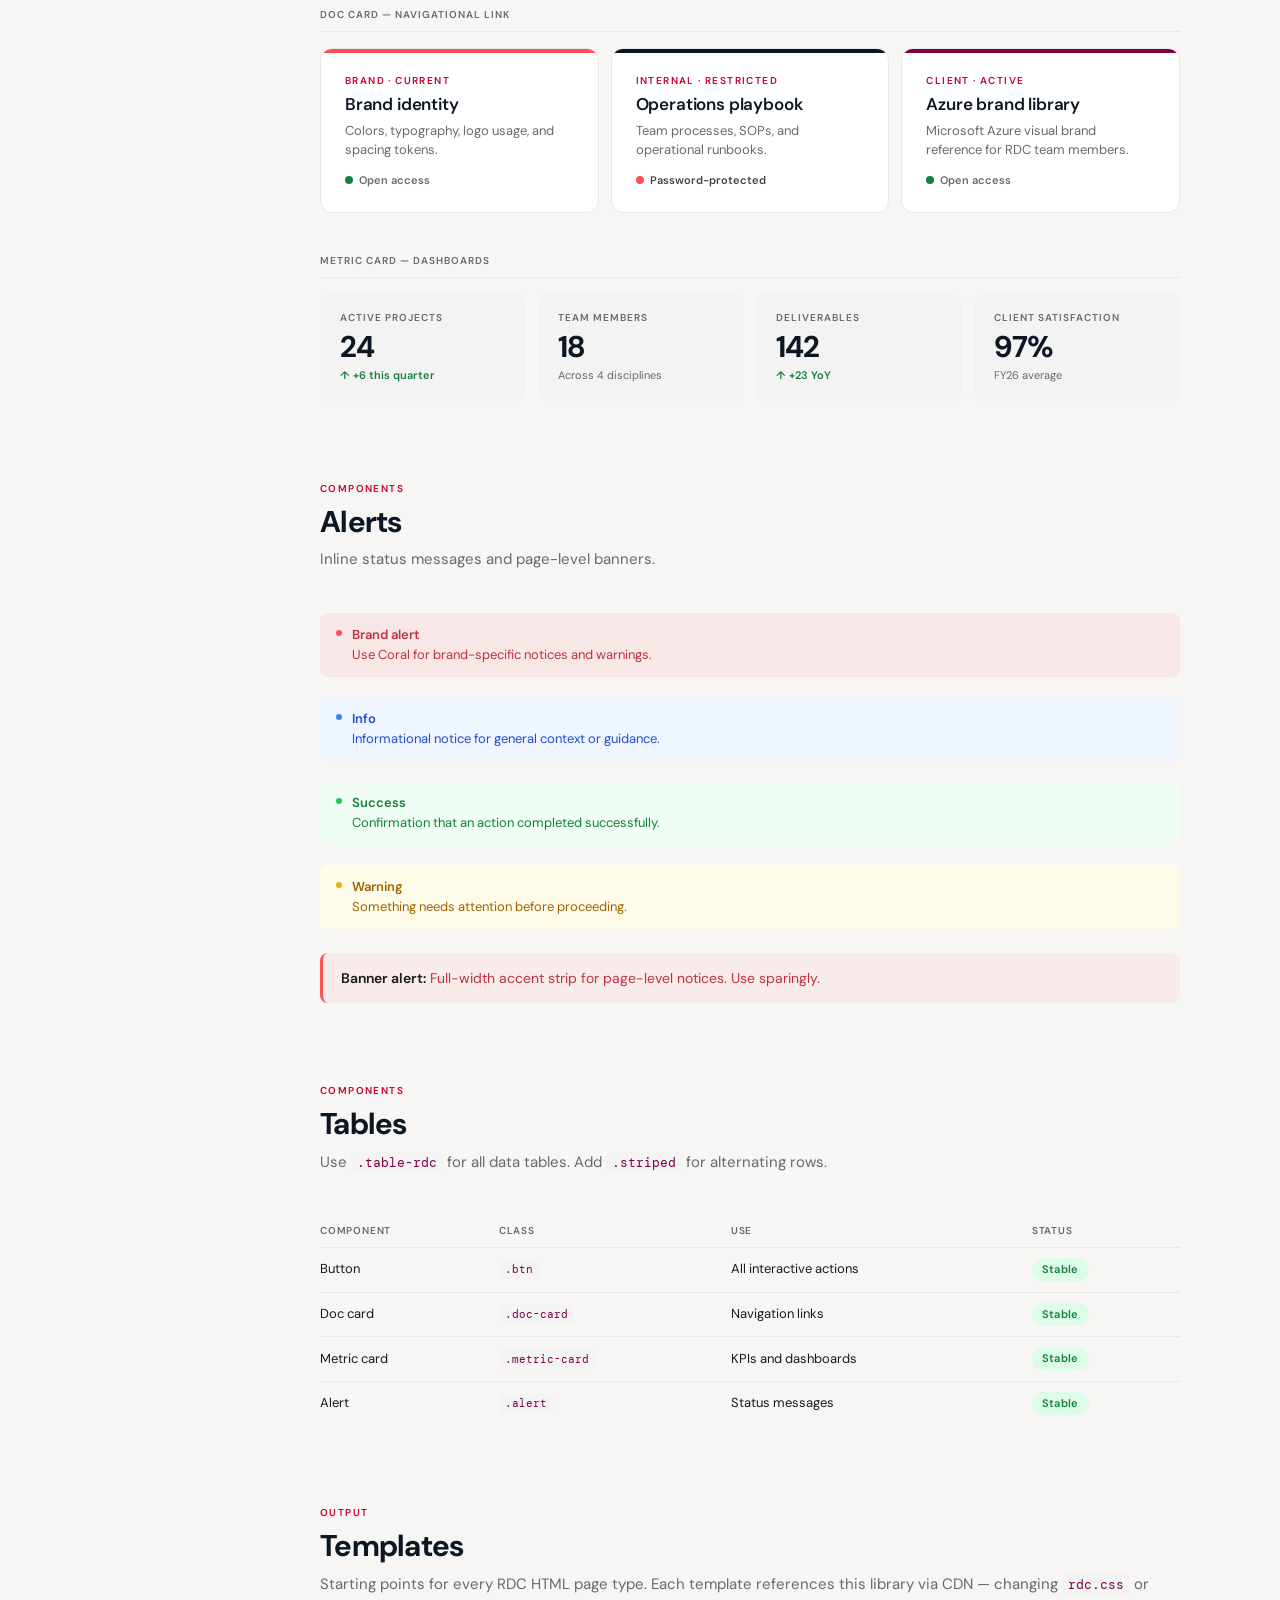
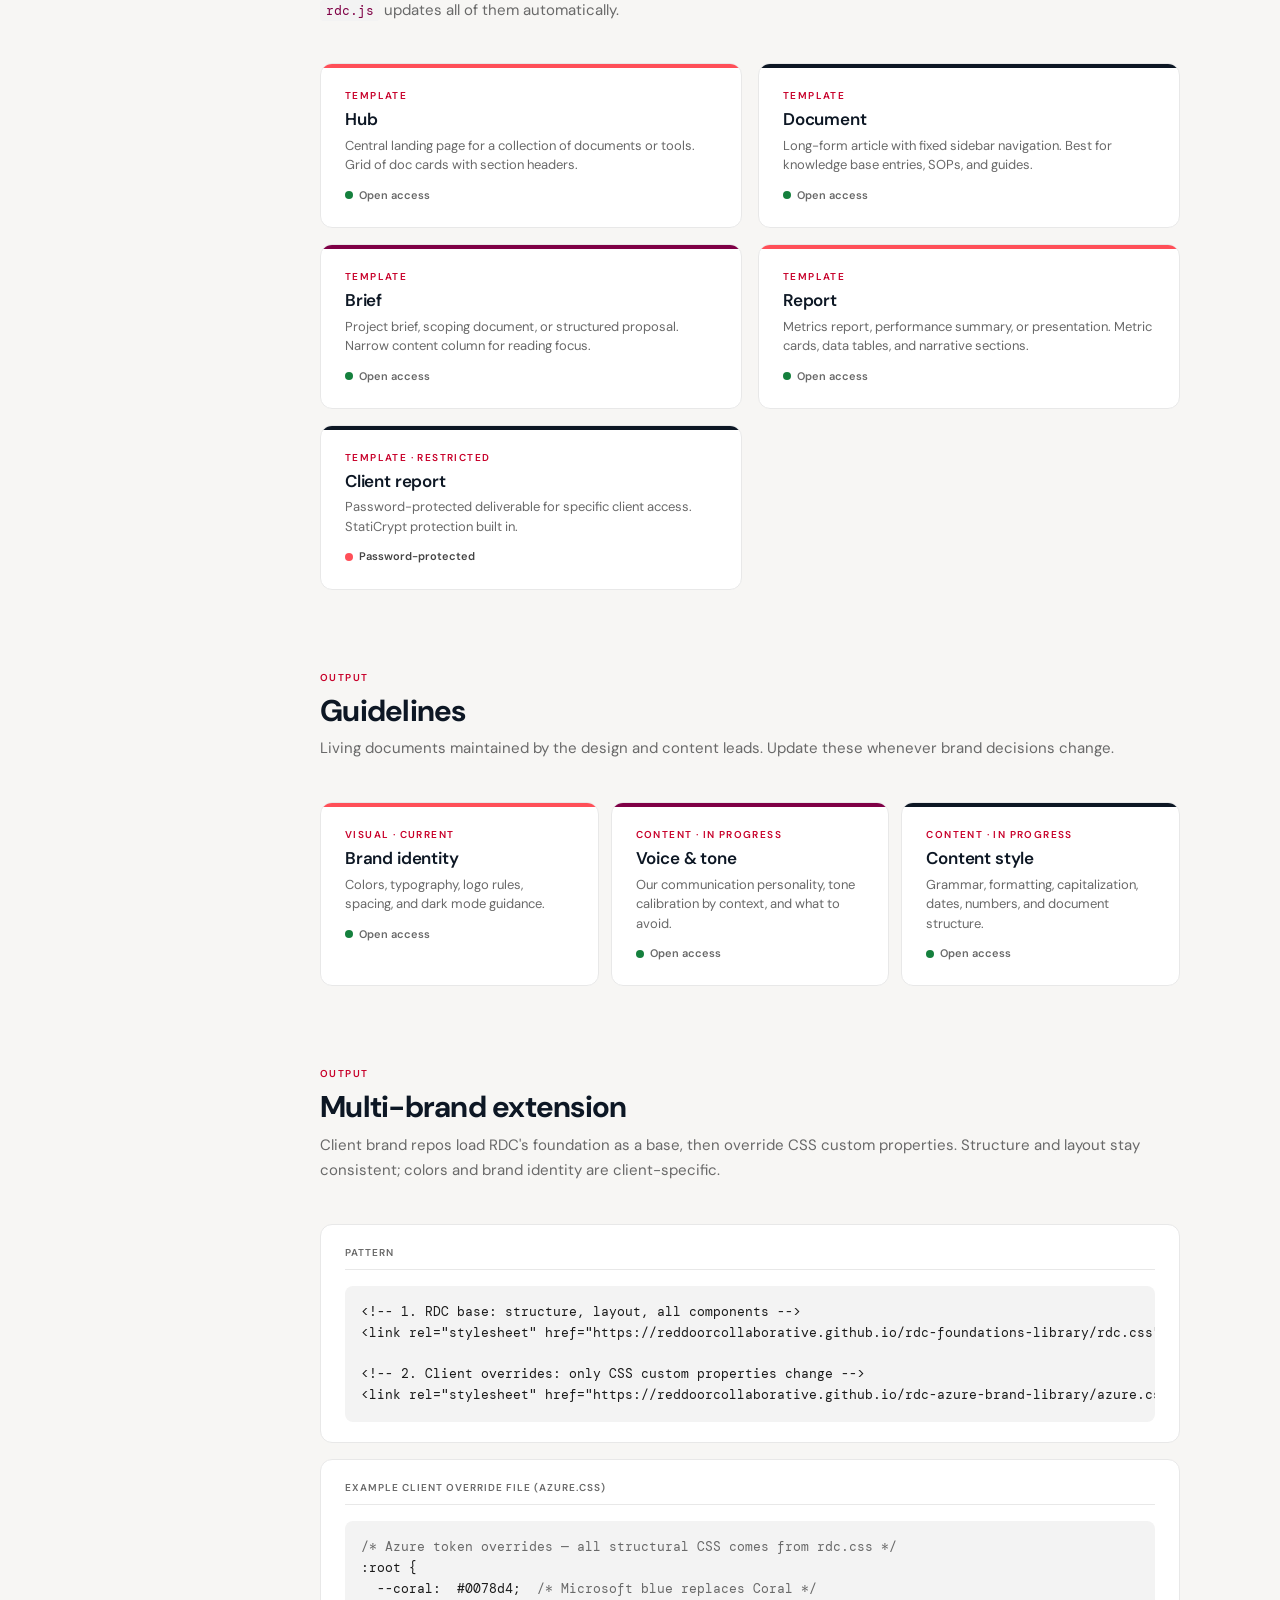
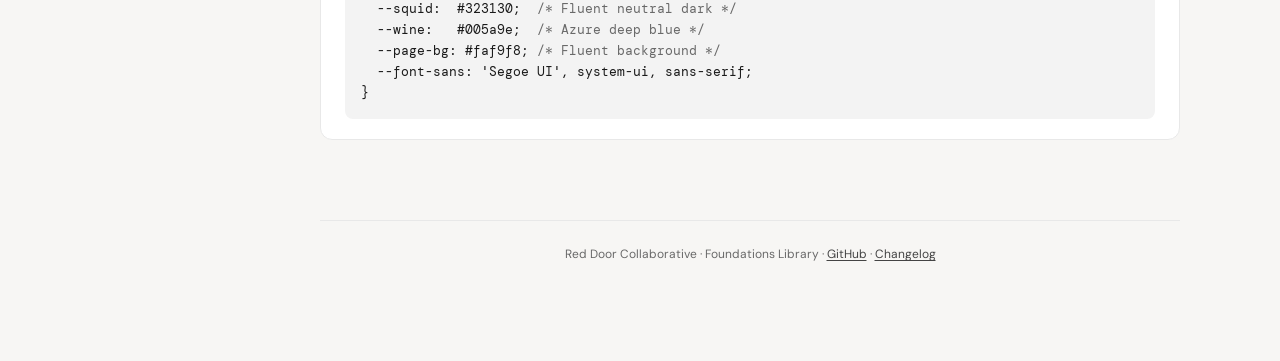
==== commit 26edfc21: "design: wine header, sidebar restructure, text width, dynamic timestamp - page-header background: su" ====
--- a/index.html
+++ b/index.html
@@ -18,8 +18,9 @@
 <nav class="sidebar">
   <a href="#" class="sidebar-logo">
     <div class="logo-mark">rd</div>
-    <div class="logo-text">Foundations Library<span>Red Door Collaborative</span></div>
+    <div class="logo-text">Red Door Collaborative</div>
   </a>
+  <div class="sidebar-page-title">Foundations Library</div>
 
   <span class="nav-section-label">Get started</span>
   <a class="nav-link active" href="#quick-start">Quick start</a>
@@ -42,7 +43,7 @@
   <a class="nav-link" href="#guidelines">Guidelines</a>
   <a class="nav-link" href="#multi-brand">Multi-brand</a>
 
-  <div class="sidebar-version">v2.0 · June 2026</div>
+  <div class="sidebar-version">v2.1</div>
 </nav>
 
 <!-- ============================================================
@@ -59,11 +60,11 @@
     <div class="header-meta">
       <div class="header-meta-item">
         <span class="header-meta-label">CSS</span>
-        <span class="header-meta-value">rdc.css v2.0</span>
+        <span class="header-meta-value">rdc.css v2.1</span>
       </div>
       <div class="header-meta-item">
         <span class="header-meta-label">JS</span>
-        <span class="header-meta-value">rdc.js v2.0</span>
+        <span class="header-meta-value">rdc.js v2.1</span>
       </div>
       <div class="header-meta-item">
         <span class="header-meta-label">Templates</span>
--- a/rdc.css
+++ b/rdc.css
@@ -280,7 +280,7 @@
 .section        { margin-bottom: 5rem; scroll-margin-top: 2rem; }
 .section-eyebrow { font-size: 10px; font-weight: 600; letter-spacing: 0.14em; text-transform: uppercase; color: #C8002A; margin-bottom: 0.5rem; }
 .section-title  { font-size: 30px; font-weight: 700; letter-spacing: -0.025em; color: var(--squid); margin-bottom: 0.6rem; line-height: 1.1; }
-.section-desc   { font-size: 15px; color: var(--gray-500); line-height: 1.7; max-width: 560px; margin-bottom: 2.5rem; }
+.section-desc   { font-size: 15px; color: var(--gray-500); line-height: 1.7; margin-bottom: 2.5rem; }
 .subsection       { margin-bottom: 2.5rem; }
 .subsection-label { font-size: 10px; font-weight: 600; letter-spacing: 0.1em; text-transform: uppercase; color: var(--gray-500); margin-bottom: 1rem; padding-bottom: 8px; border-bottom: 1px solid var(--gray-200); }
 
@@ -291,7 +291,7 @@
 
 /* ——— Dark hero header ——— */
 .page-header {
-  background: var(--surface-dark);
+  background: var(--wine);
   border-radius: var(--radius-xl);
   padding: 3rem;
   margin-bottom: var(--space-8);
@@ -306,7 +306,7 @@
   bottom: -40px;
   font-size: 200px;
   font-weight: 700;
-  color: rgba(255, 255, 255, 0.03);
+  color: rgba(247, 246, 244, 0.18);
   letter-spacing: -0.05em;
   line-height: 1;
   pointer-events: none;
@@ -314,14 +314,14 @@
   user-select: none;
 }
 
-.page-header .eyebrow    { color: var(--coral); margin-bottom: 0.75rem; }
+.page-header .eyebrow    { color: var(--mist); margin-bottom: 0.75rem; }
 .page-header-title       { font-size: clamp(26px, 4vw, 36px); font-weight: 700; letter-spacing: -0.03em; color: #fff; line-height: 1.05; margin-bottom: 1rem; }
-.page-header-desc        { font-size: 14px; color: rgba(255, 255, 255, 0.58); line-height: 1.7; max-width: 480px; }
+.page-header-desc        { font-size: 14px; color: rgba(255, 255, 255, 0.75); line-height: 1.7; }
 
 /* Header metadata strip */
 .header-meta       { display: flex; gap: 1.5rem; margin-top: 2rem; flex-wrap: wrap; }
 .header-meta-item  { display: flex; flex-direction: column; gap: 2px; }
-.header-meta-label { font-size: 10px; font-weight: 600; letter-spacing: 0.1em; text-transform: uppercase; color: rgba(255, 255, 255, 0.50); }
+.header-meta-label { font-size: 10px; font-weight: 600; letter-spacing: 0.1em; text-transform: uppercase; color: rgba(255, 255, 255, 0.70); }
 .header-meta-value { font-size: 13px; font-weight: 500; color: rgba(255, 255, 255, 0.7); }
 
 /* ——— Logo mark ——— */
@@ -356,10 +356,20 @@
 /* ——— Sidebar navigation ——— */
 .sidebar-logo {
   display: flex; align-items: center; gap: 10px;
-  margin-bottom: 2.5rem;
+  margin-bottom: 0.6rem;
   text-decoration: none;
 }
 .sidebar-logo:hover { text-decoration: none; }
+
+.sidebar-page-title {
+  font-size: 11px;
+  font-weight: 500;
+  color: rgba(255, 255, 255, 0.70);
+  letter-spacing: 0.01em;
+  padding: 0 2px 1.25rem;
+  margin-bottom: 1.75rem;
+  border-bottom: 1px solid rgba(255, 255, 255, 0.08);
+}
 
 .sidebar-version {
   margin-top: auto;
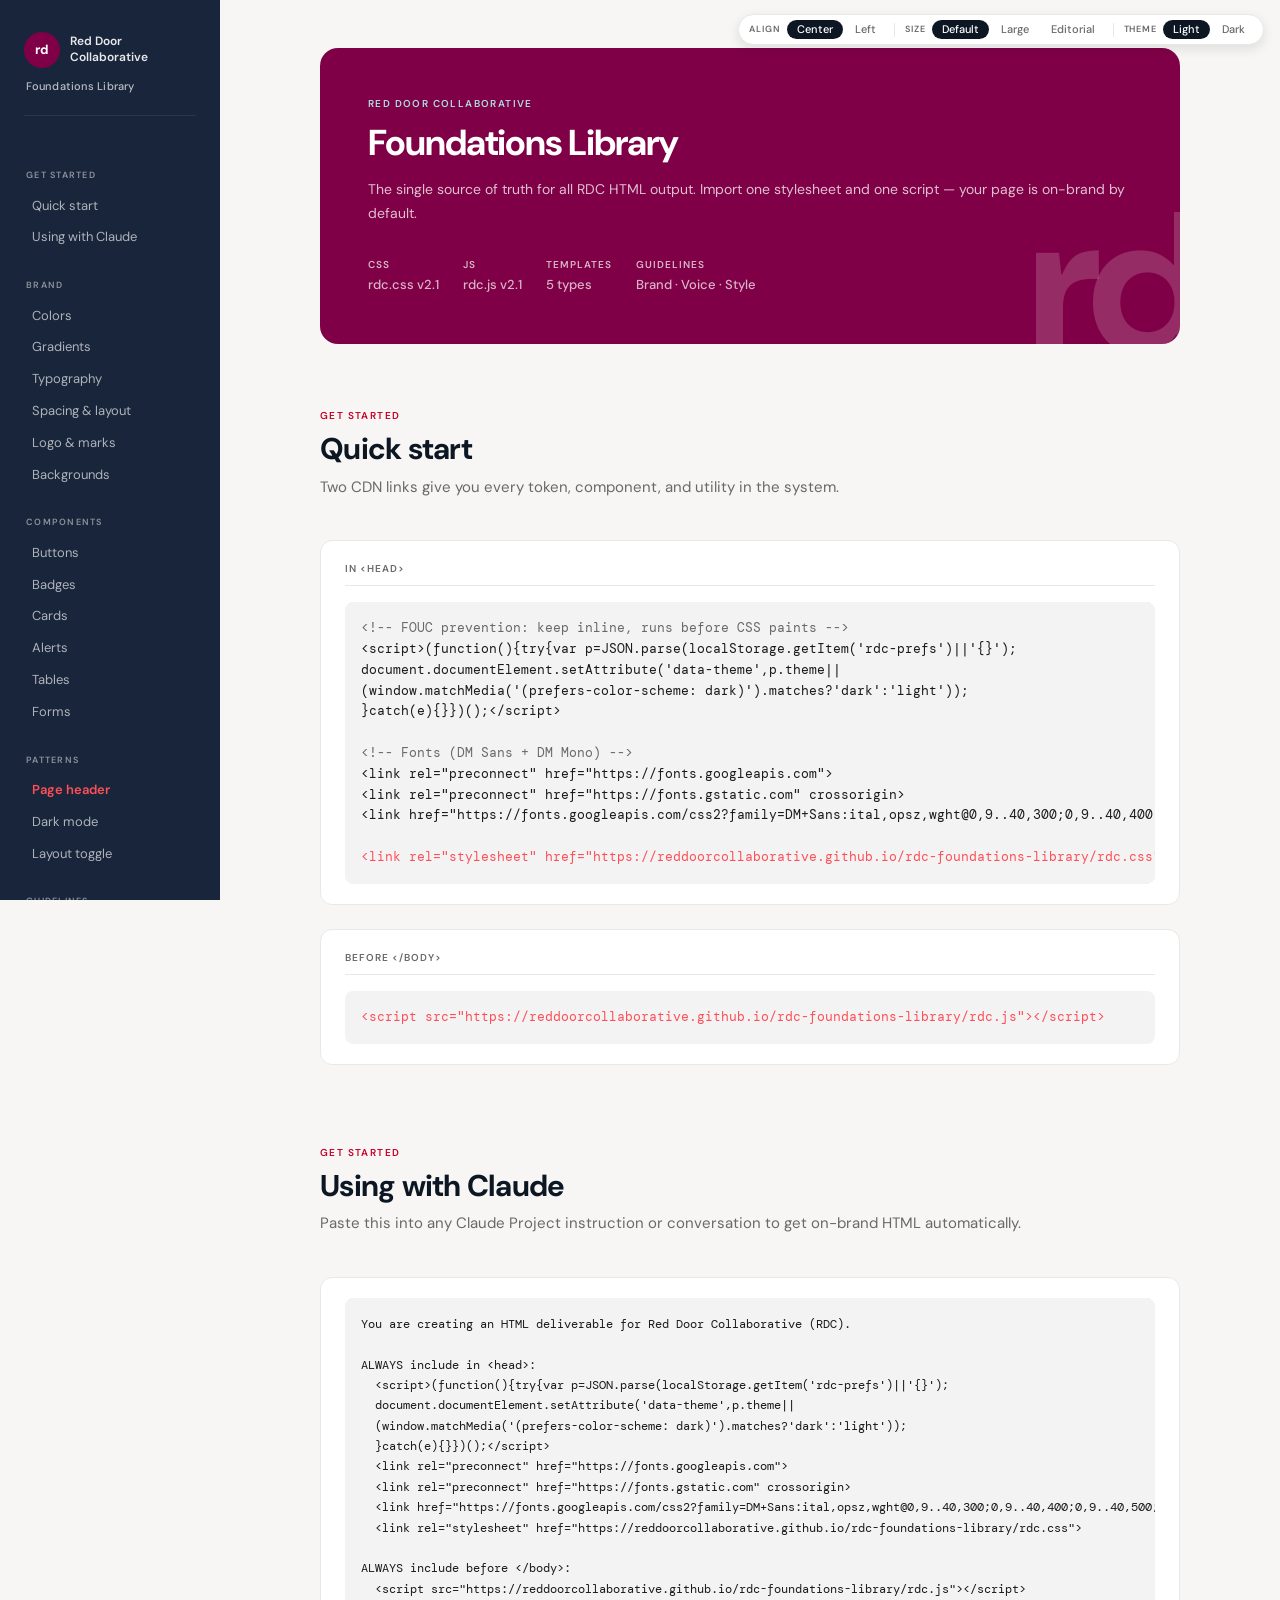
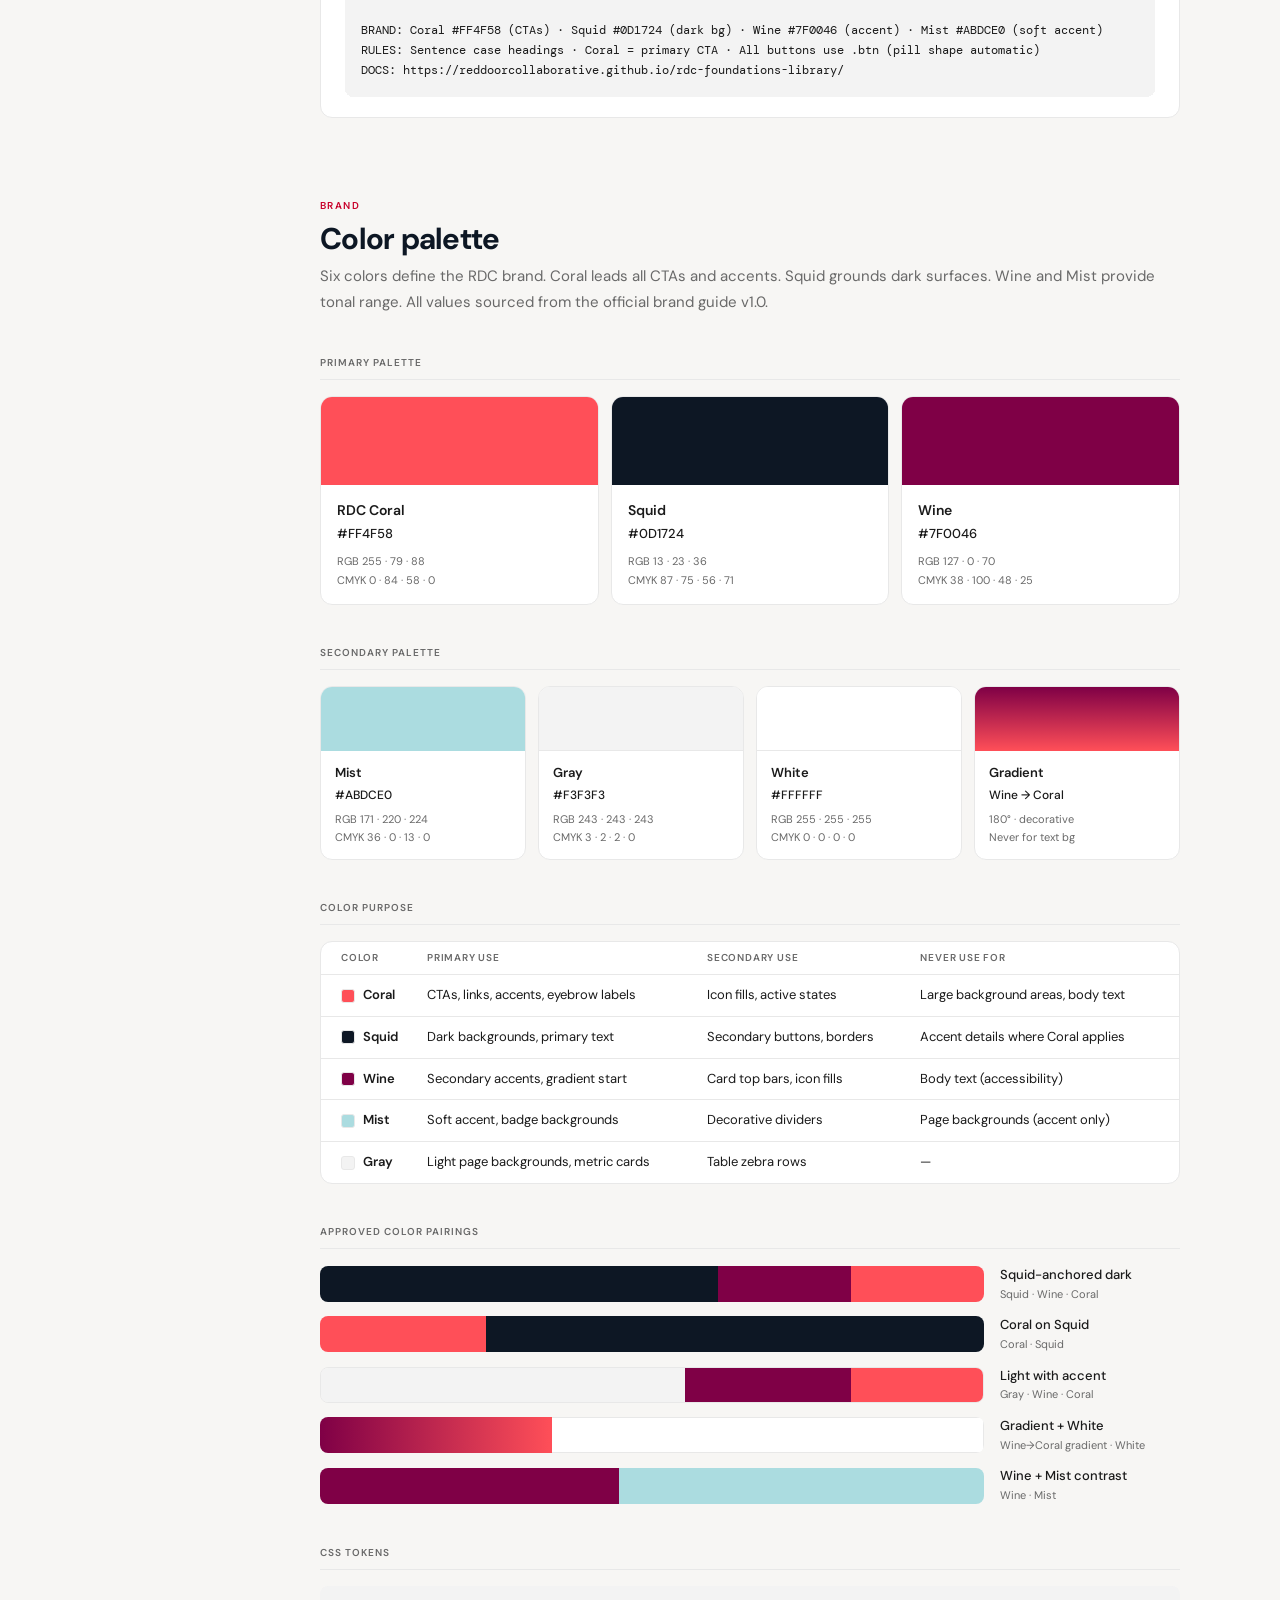
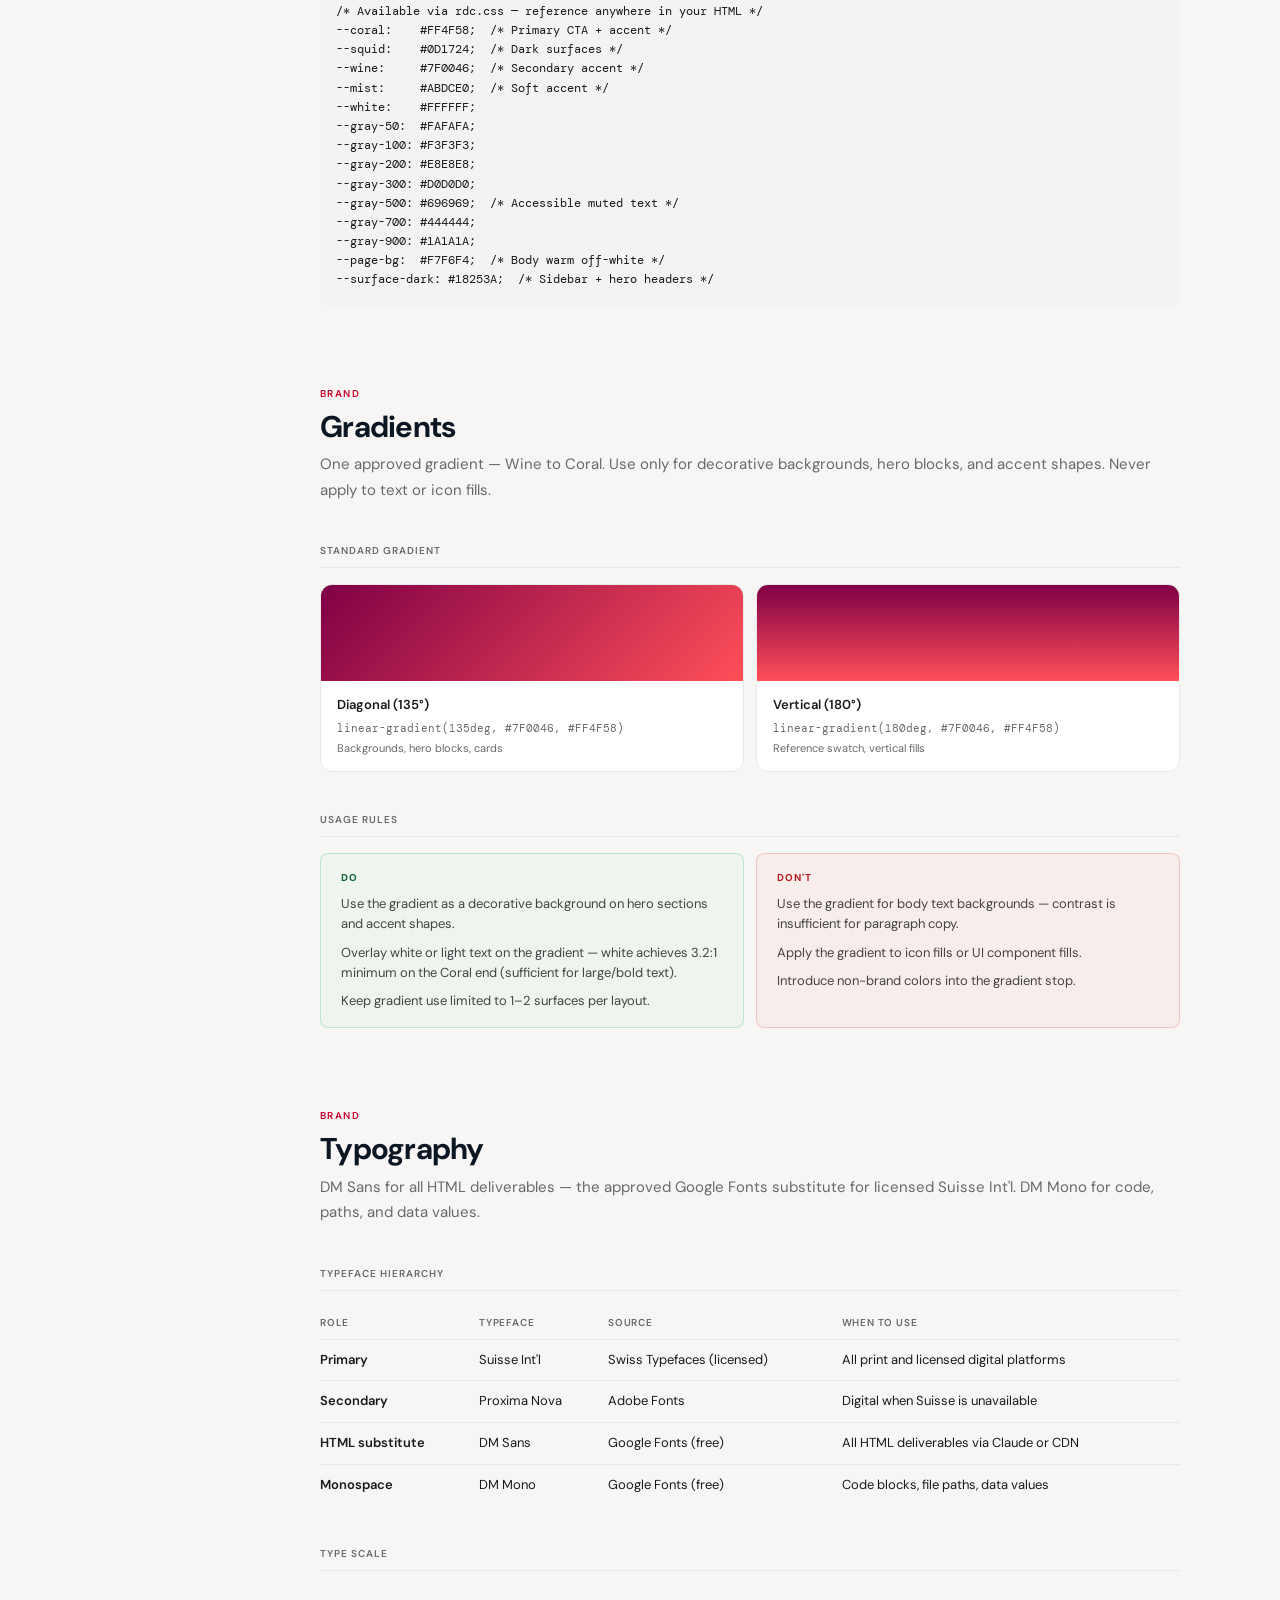
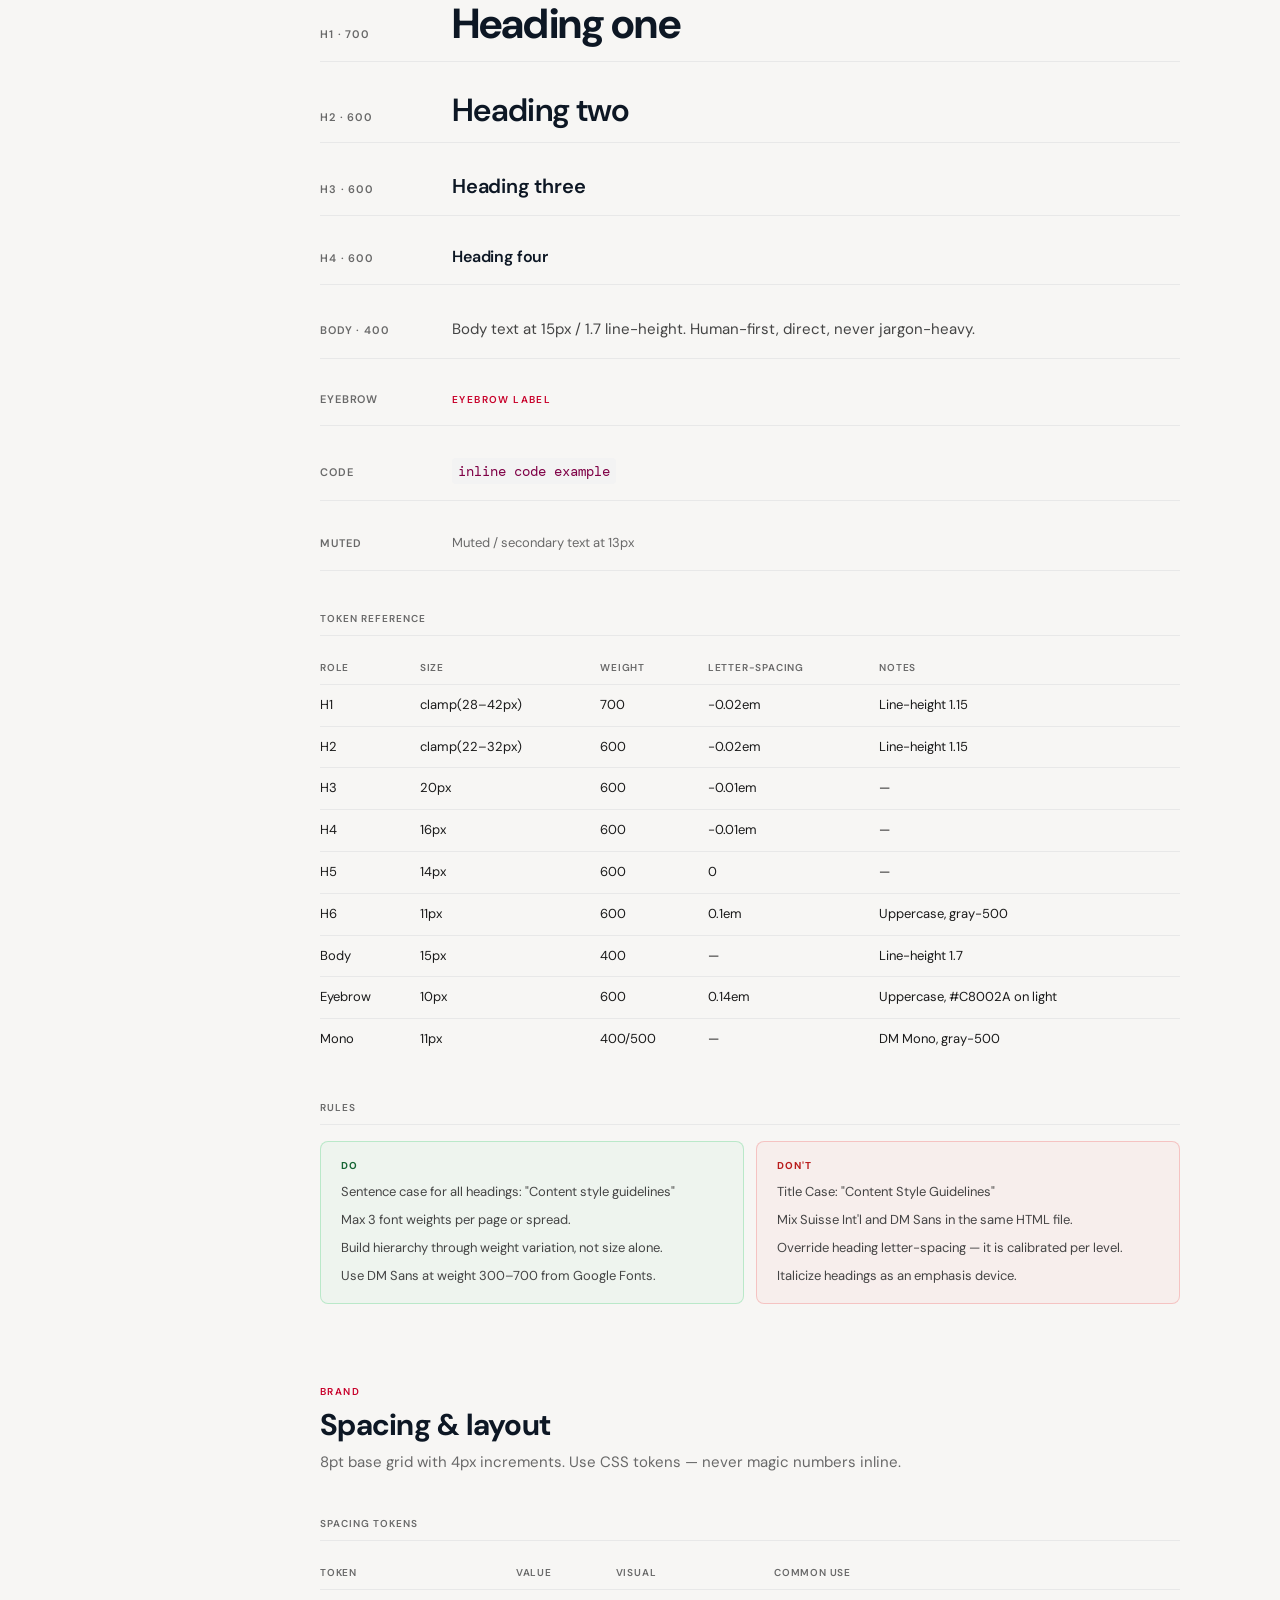
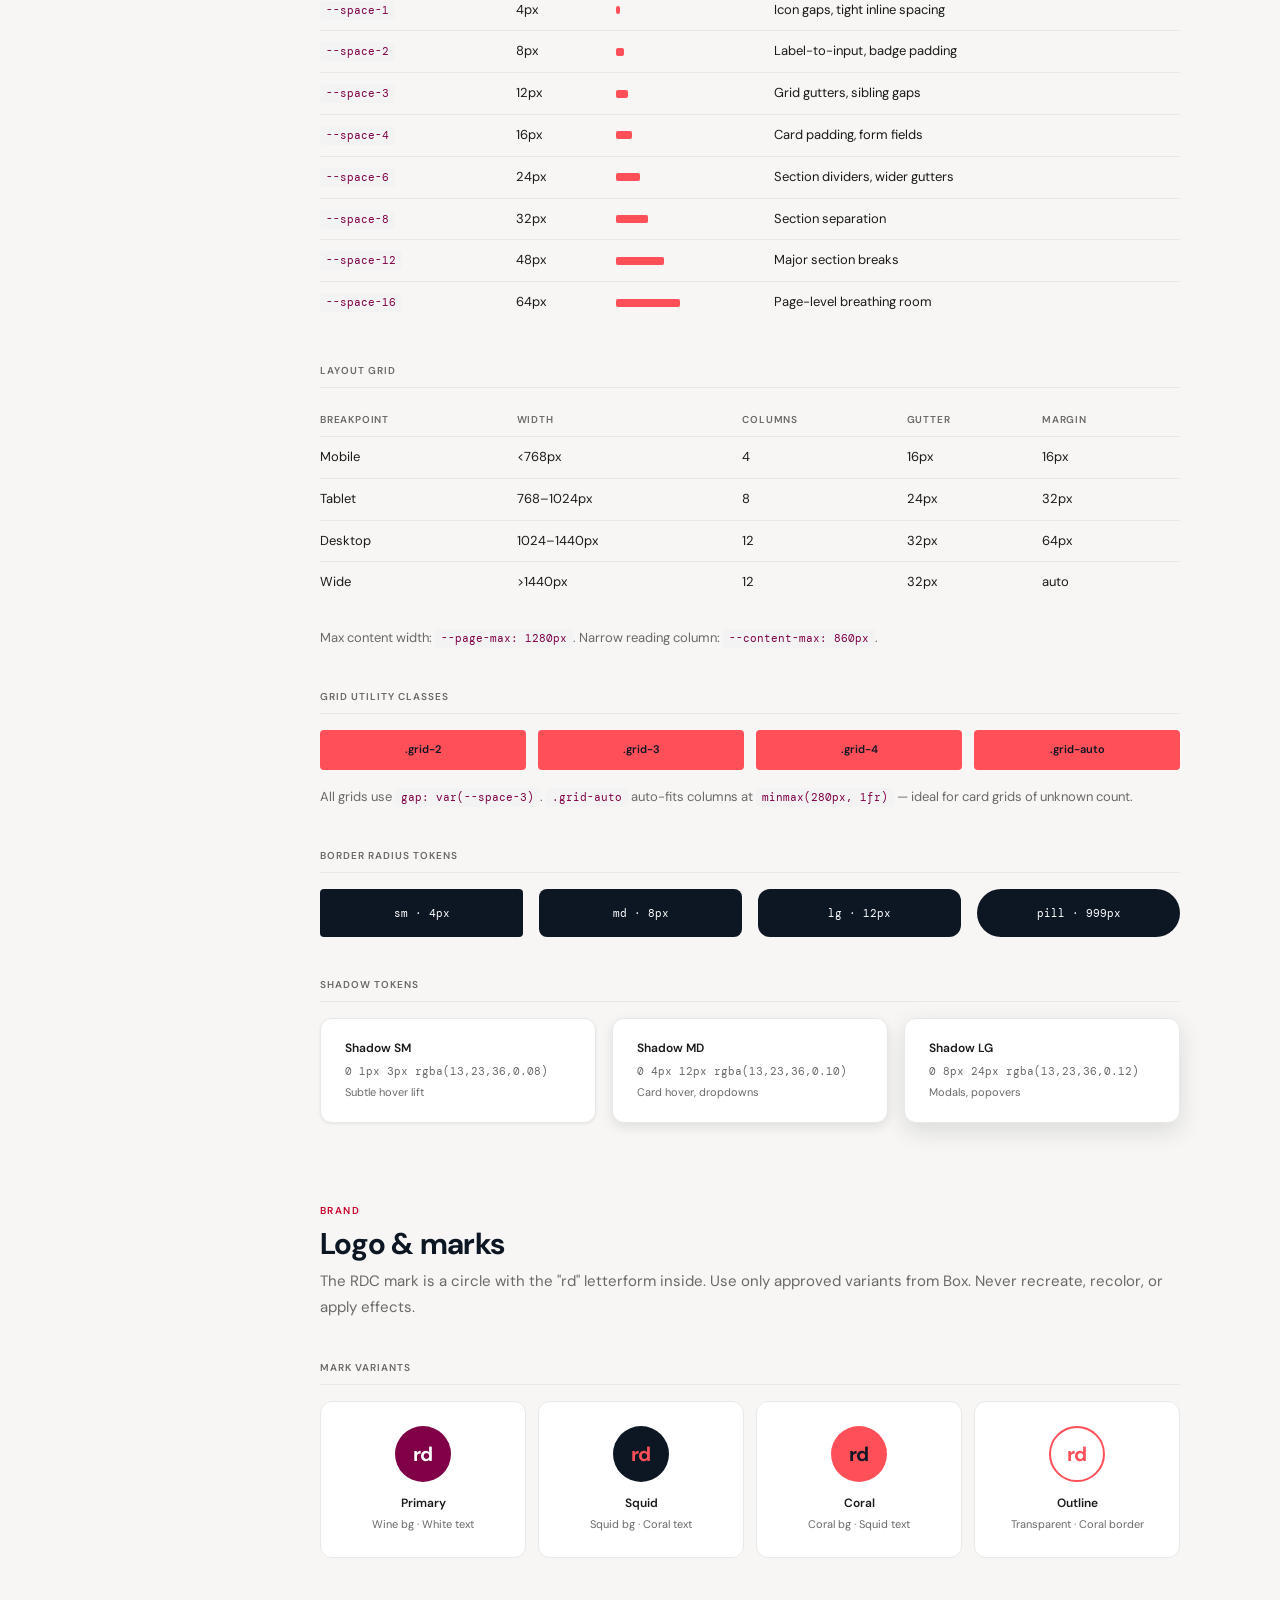
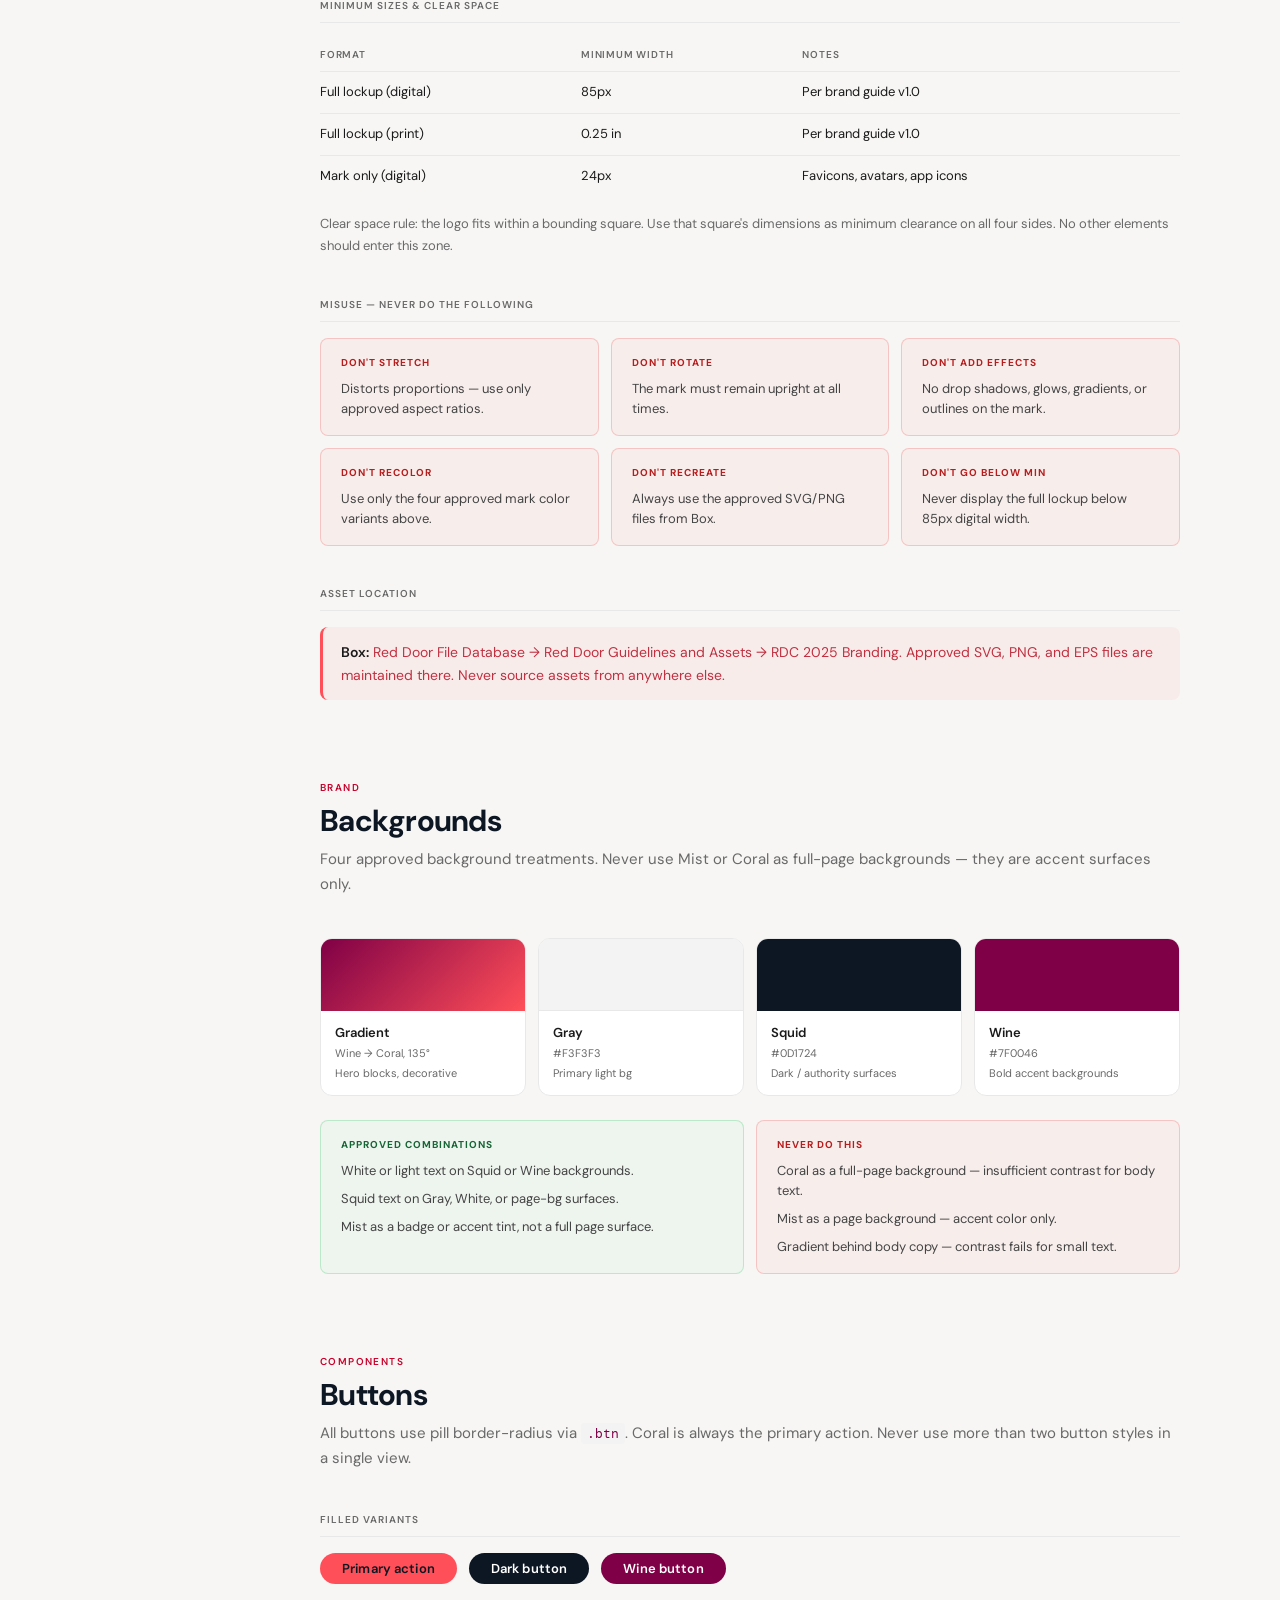
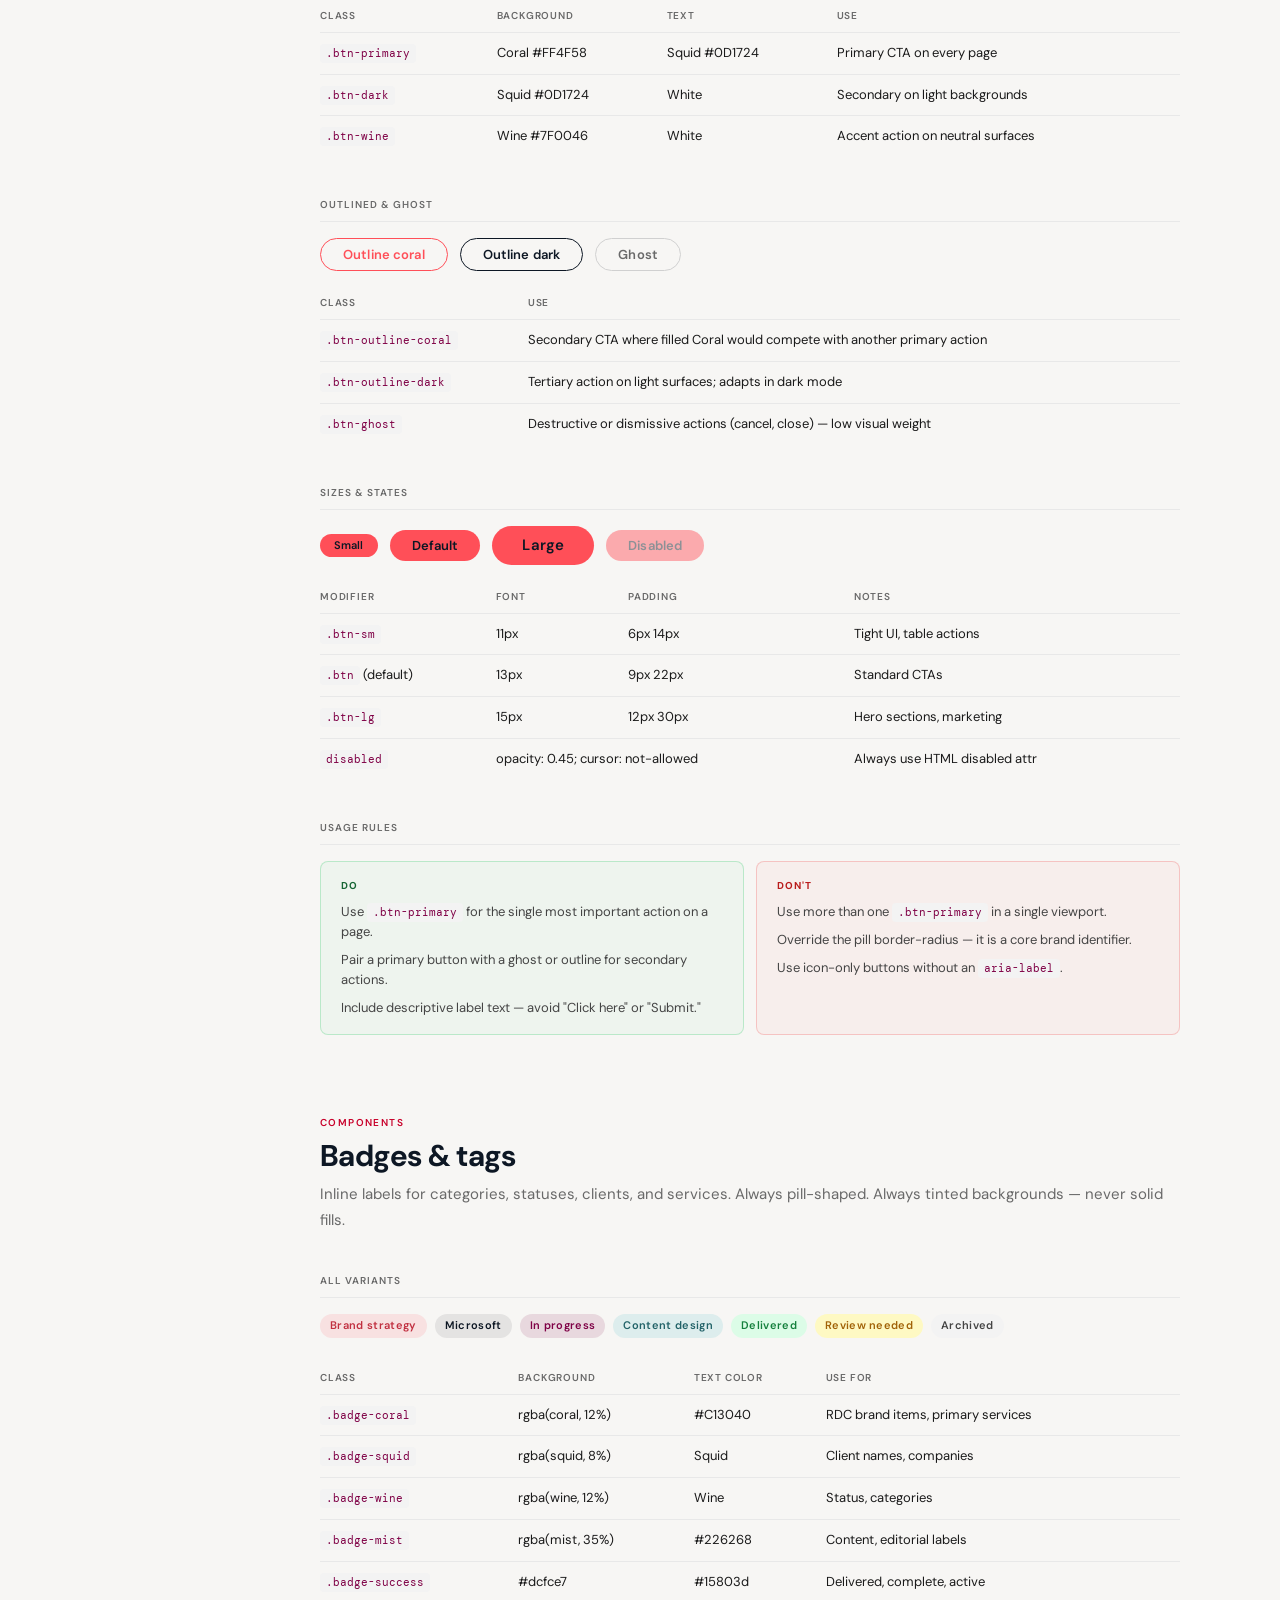
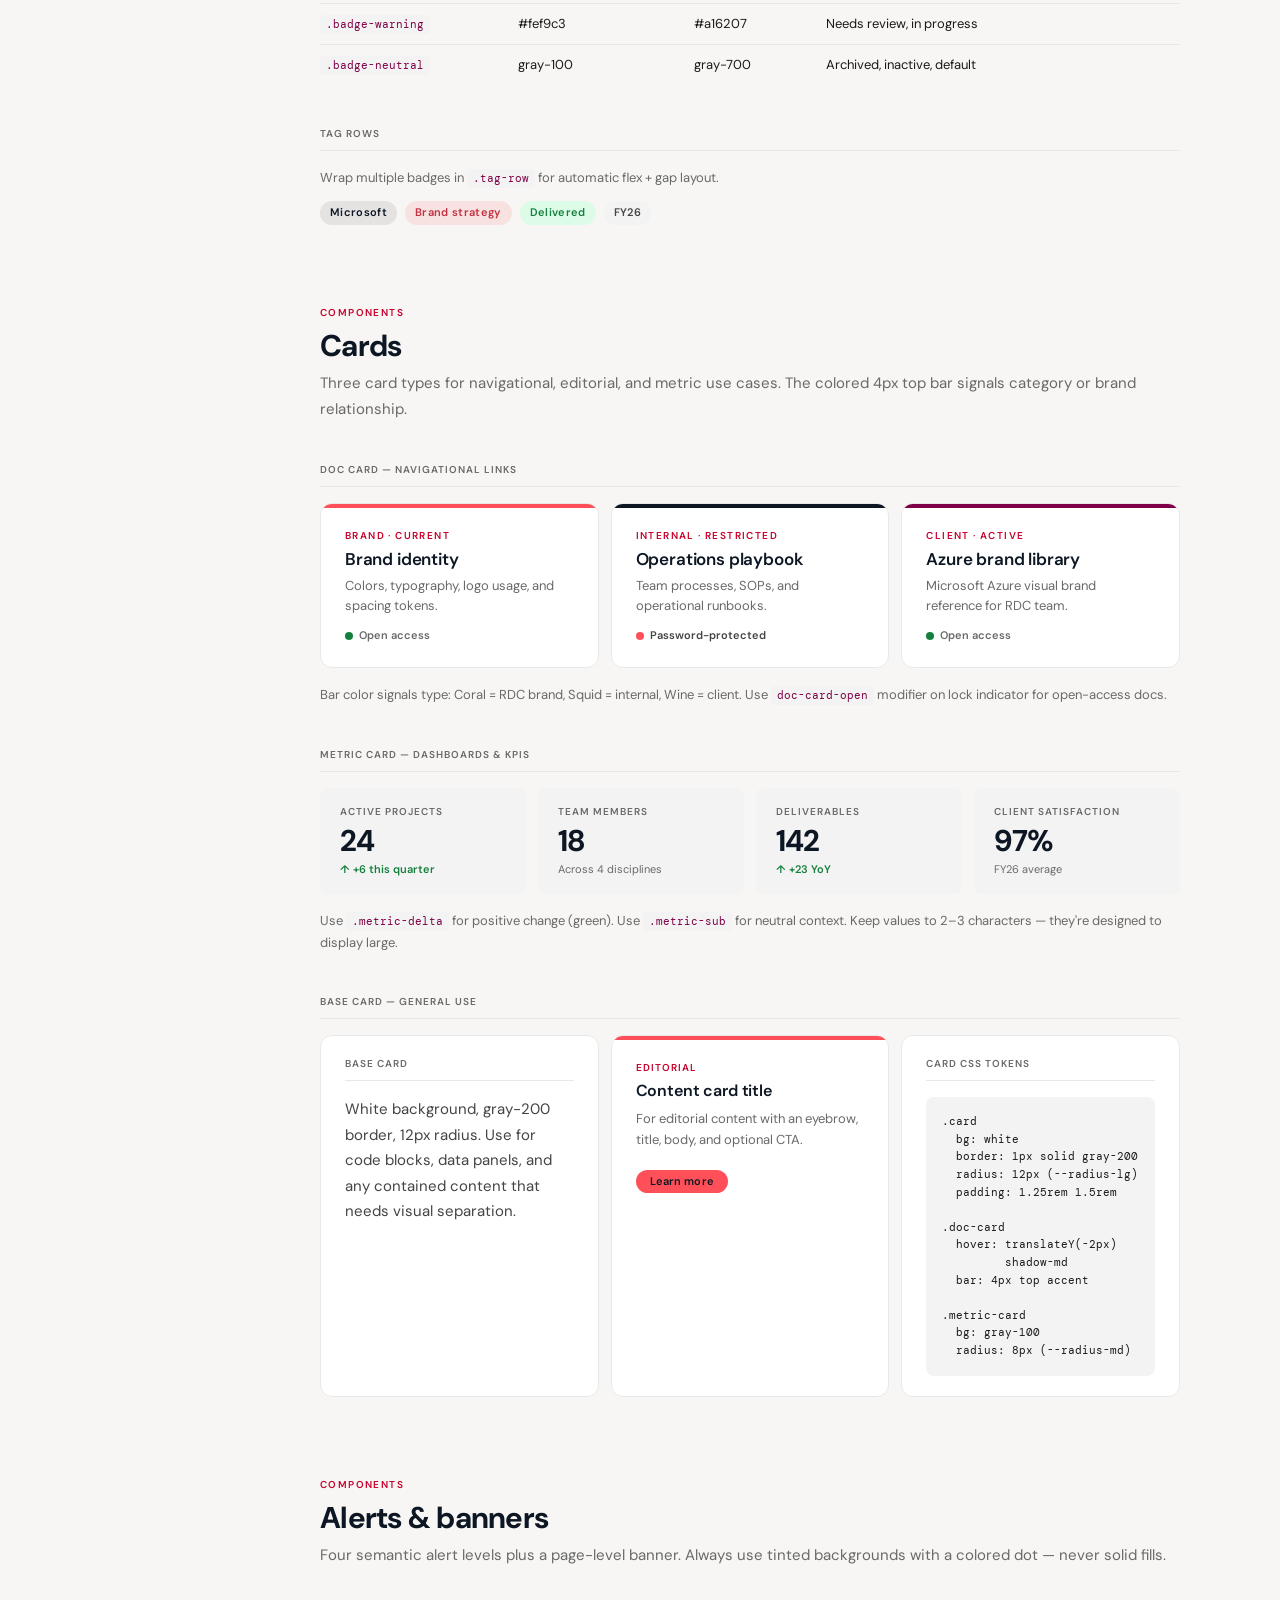
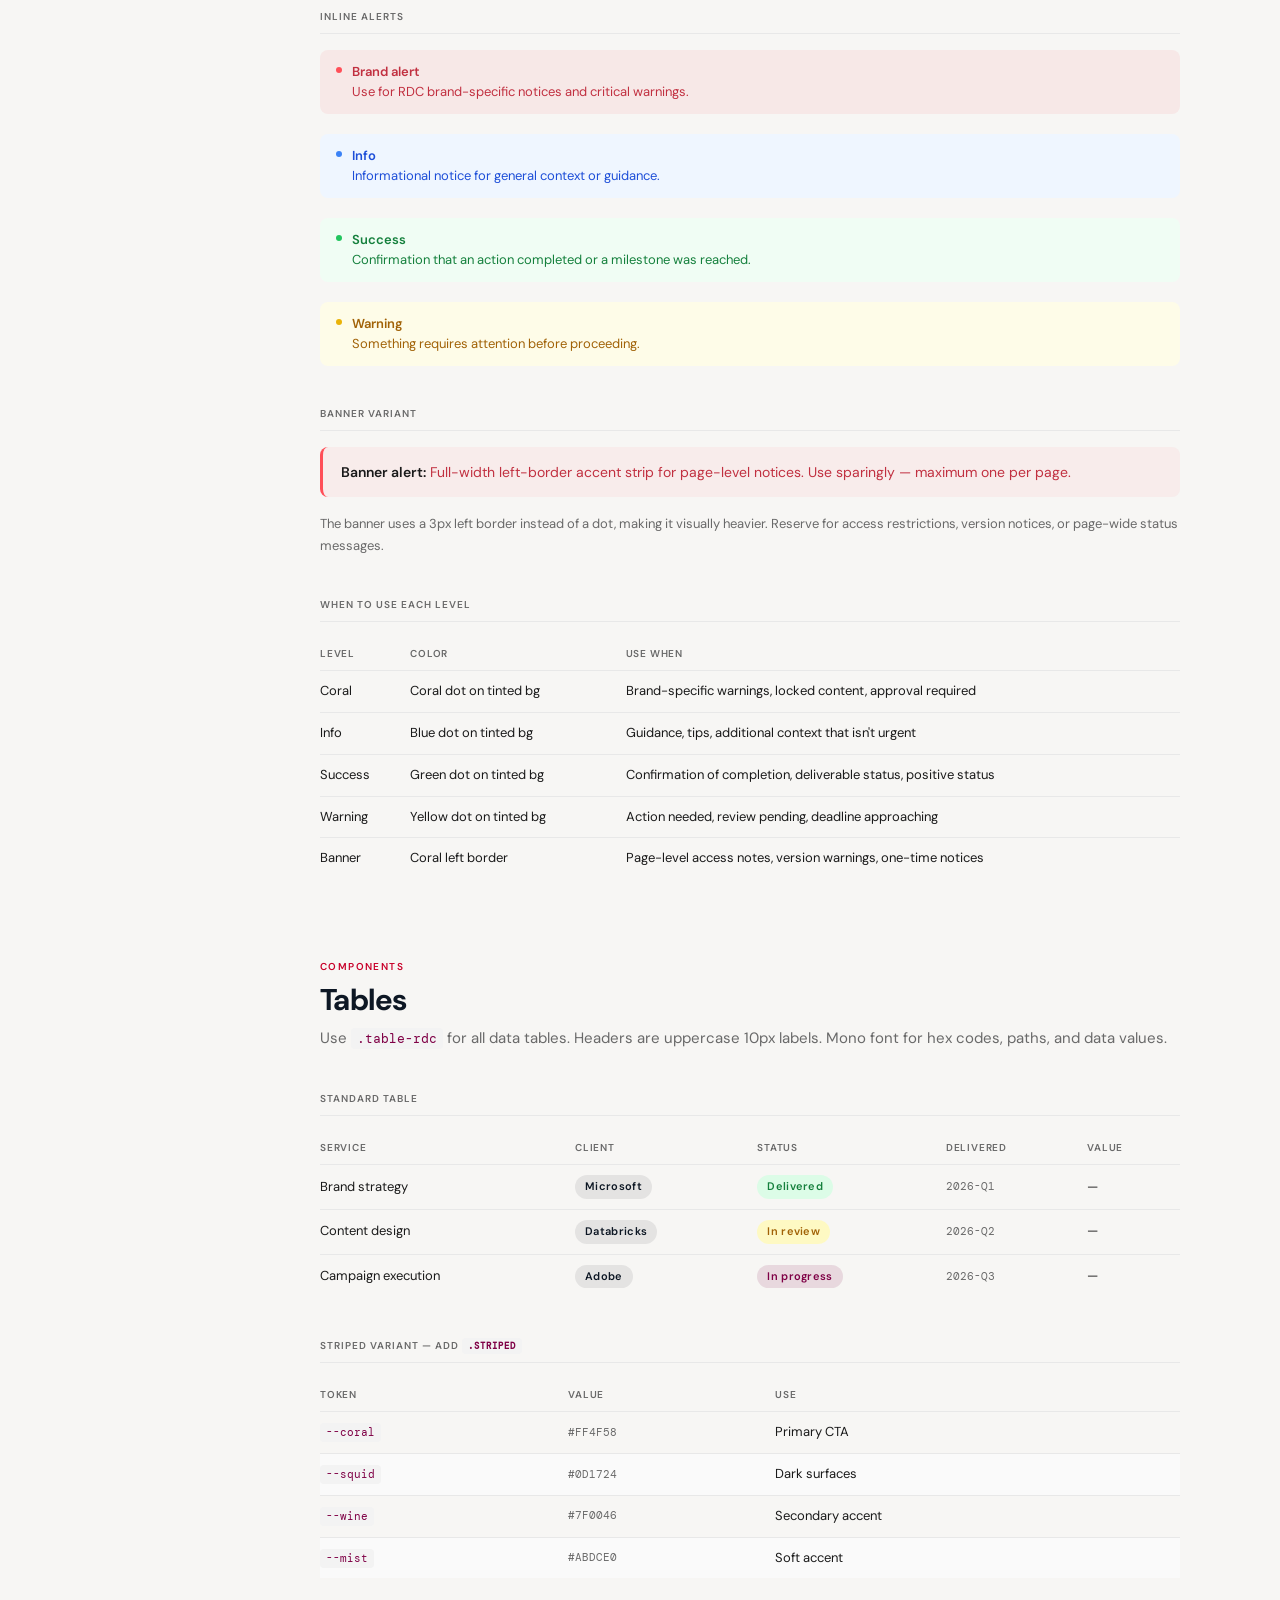
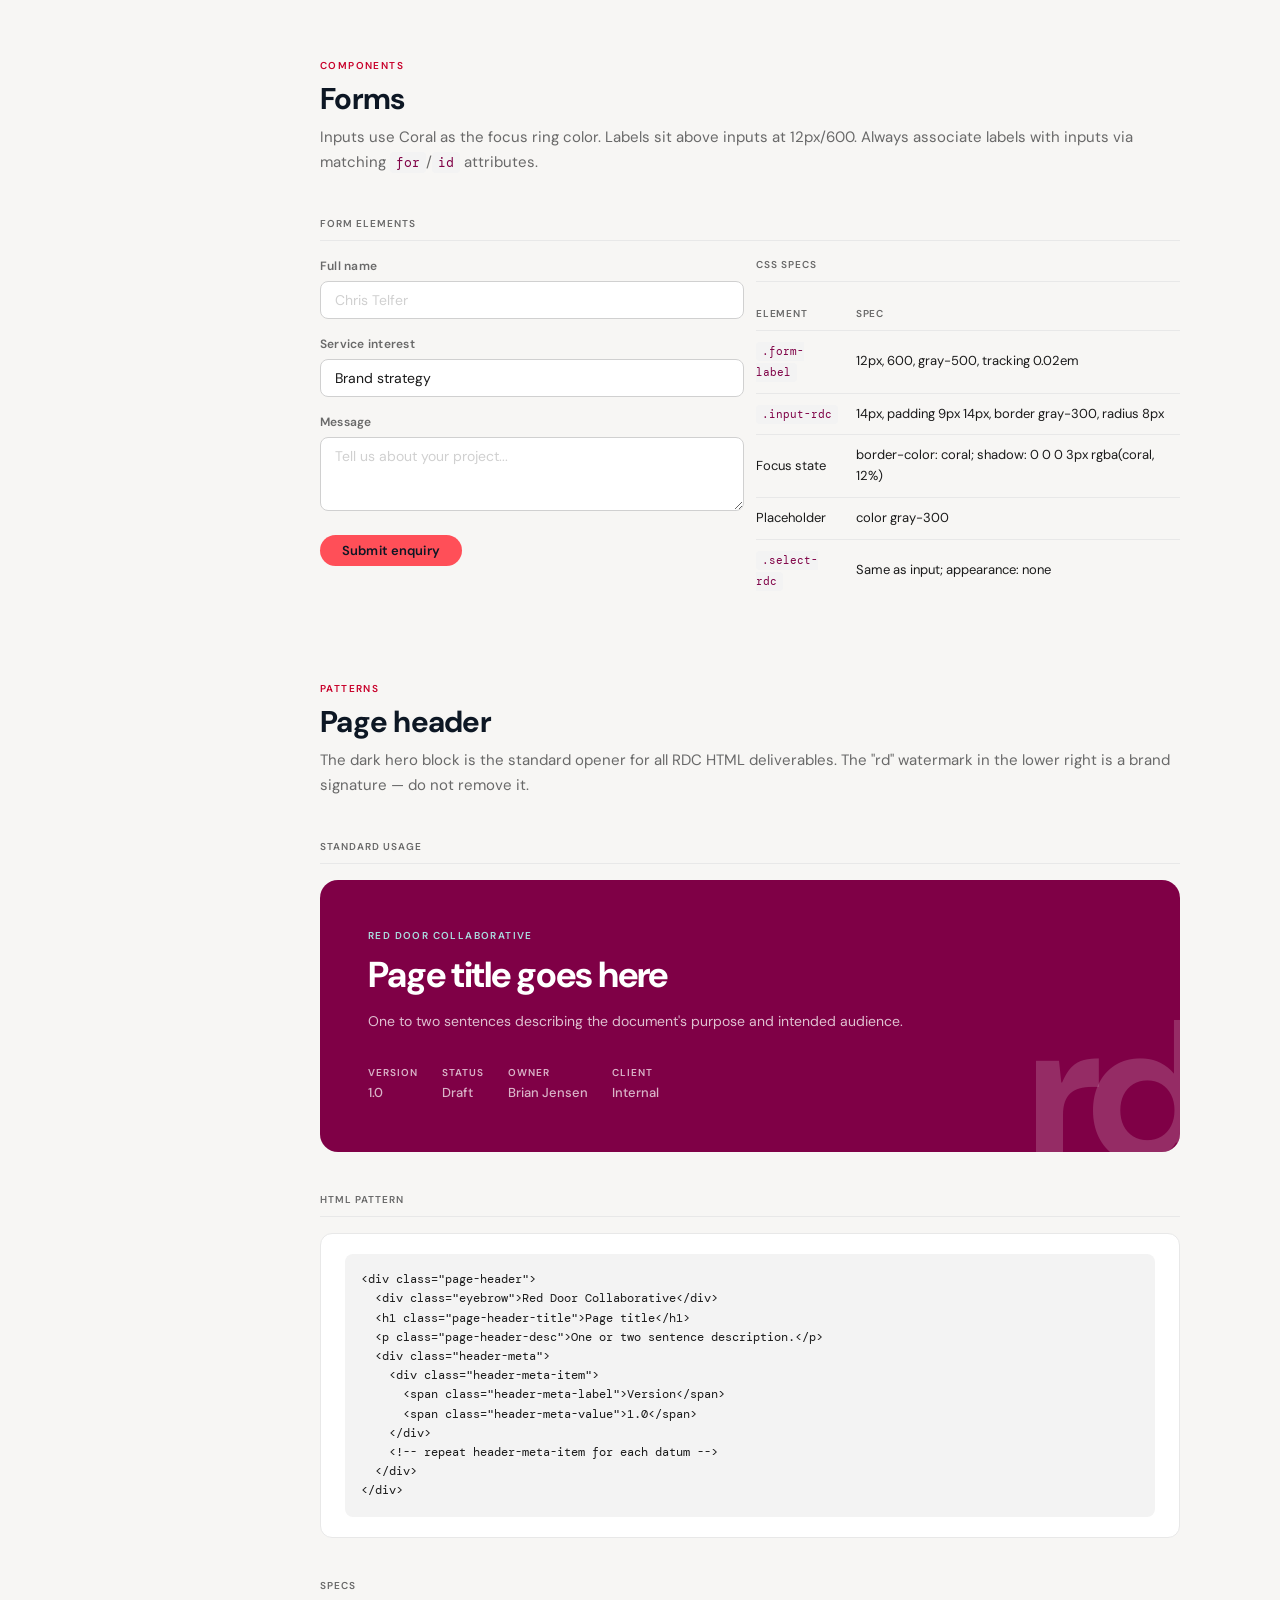
==== commit 9aedb1ee: "content: comprehensive foundations page expansion + timestamp fix Timestamp: - rdc.js: sidebar-versi" ====
--- a/index.html
+++ b/index.html
@@ -12,9 +12,6 @@
 </head>
 <body>
 
-<!-- ============================================================
-     SIDEBAR NAVIGATION
-============================================================ -->
 <nav class="sidebar">
   <a href="#" class="sidebar-logo">
     <div class="logo-mark">rd</div>
@@ -28,8 +25,11 @@
 
   <span class="nav-section-label">Brand</span>
   <a class="nav-link" href="#colors">Colors</a>
+  <a class="nav-link" href="#gradients">Gradients</a>
   <a class="nav-link" href="#typography">Typography</a>
-  <a class="nav-link" href="#spacing">Spacing & radius</a>
+  <a class="nav-link" href="#spacing">Spacing & layout</a>
+  <a class="nav-link" href="#logo">Logo & marks</a>
+  <a class="nav-link" href="#backgrounds">Backgrounds</a>
 
   <span class="nav-section-label">Components</span>
   <a class="nav-link" href="#buttons">Buttons</a>
@@ -37,18 +37,25 @@
   <a class="nav-link" href="#cards">Cards</a>
   <a class="nav-link" href="#alerts">Alerts</a>
   <a class="nav-link" href="#tables">Tables</a>
+  <a class="nav-link" href="#forms">Forms</a>
+
+  <span class="nav-section-label">Patterns</span>
+  <a class="nav-link" href="#page-header">Page header</a>
+  <a class="nav-link" href="#dark-mode">Dark mode</a>
+  <a class="nav-link" href="#layout-toggle">Layout toggle</a>
+
+  <span class="nav-section-label">Guidelines</span>
+  <a class="nav-link" href="#accessibility">Accessibility</a>
+  <a class="nav-link" href="#brand-rules">Brand rules</a>
+  <a class="nav-link" href="#naming">Naming</a>
 
   <span class="nav-section-label">Output</span>
   <a class="nav-link" href="#templates">Templates</a>
-  <a class="nav-link" href="#guidelines">Guidelines</a>
   <a class="nav-link" href="#multi-brand">Multi-brand</a>
 
   <div class="sidebar-version">v2.1</div>
 </nav>
 
-<!-- ============================================================
-     MAIN CONTENT
-============================================================ -->
 <main class="sidebar-content">
 <div class="sidebar-inner">
 
@@ -139,61 +146,253 @@
   <!-- ── COLORS ──────────────────────────────────────────────── -->
   <div class="section" id="colors">
     <div class="section-eyebrow">Brand</div>
-    <h2 class="section-title">Colors</h2>
-    <p class="section-desc">Four brand colors plus a neutral scale. Use CSS tokens — never hardcoded hex in HTML.</p>
-
-    <div class="subsection">
-      <div class="subsection-label">Brand palette</div>
+    <h2 class="section-title">Color palette</h2>
+    <p class="section-desc">Six colors define the RDC brand. Coral leads all CTAs and accents. Squid grounds dark surfaces. Wine and Mist provide tonal range. All values sourced from the official brand guide v1.0.</p>
+
+    <div class="subsection">
+      <div class="subsection-label">Primary palette</div>
+      <div class="grid-3" style="margin-bottom:var(--space-6);">
+        <div class="card" style="padding:0;overflow:hidden;">
+          <div style="height:88px;background:#FF4F58;"></div>
+          <div style="padding:14px 16px;">
+            <div style="font-size:14px;font-weight:600;color:var(--gray-900);margin-bottom:2px;">RDC Coral</div>
+            <div style="font-size:13px;font-weight:500;color:var(--gray-900);margin-bottom:8px;">#FF4F58</div>
+            <div style="font-size:11px;color:var(--gray-500);margin-bottom:2px;">RGB 255 · 79 · 88</div>
+            <div style="font-size:11px;color:var(--gray-500);">CMYK 0 · 84 · 58 · 0</div>
+          </div>
+        </div>
+        <div class="card" style="padding:0;overflow:hidden;">
+          <div style="height:88px;background:#0D1724;"></div>
+          <div style="padding:14px 16px;">
+            <div style="font-size:14px;font-weight:600;color:var(--gray-900);margin-bottom:2px;">Squid</div>
+            <div style="font-size:13px;font-weight:500;color:var(--gray-900);margin-bottom:8px;">#0D1724</div>
+            <div style="font-size:11px;color:var(--gray-500);margin-bottom:2px;">RGB 13 · 23 · 36</div>
+            <div style="font-size:11px;color:var(--gray-500);">CMYK 87 · 75 · 56 · 71</div>
+          </div>
+        </div>
+        <div class="card" style="padding:0;overflow:hidden;">
+          <div style="height:88px;background:#7F0046;"></div>
+          <div style="padding:14px 16px;">
+            <div style="font-size:14px;font-weight:600;color:var(--gray-900);margin-bottom:2px;">Wine</div>
+            <div style="font-size:13px;font-weight:500;color:var(--gray-900);margin-bottom:8px;">#7F0046</div>
+            <div style="font-size:11px;color:var(--gray-500);margin-bottom:2px;">RGB 127 · 0 · 70</div>
+            <div style="font-size:11px;color:var(--gray-500);">CMYK 38 · 100 · 48 · 25</div>
+          </div>
+        </div>
+      </div>
+    </div>
+
+    <div class="subsection">
+      <div class="subsection-label">Secondary palette</div>
       <div class="grid-4" style="margin-bottom:var(--space-6);">
-        <div>
-          <div style="height:80px;background:#FF4F58;border-radius:var(--radius-md);margin-bottom:10px;"></div>
-          <div style="font-size:13px;font-weight:600;color:var(--gray-900);">Coral</div>
-          <div class="mono">#FF4F58 · --coral</div>
-          <div style="font-size:11px;color:var(--gray-500);margin-top:3px;">Primary CTA, links, eyebrows</div>
-        </div>
-        <div>
-          <div style="height:80px;background:#0D1724;border-radius:var(--radius-md);margin-bottom:10px;"></div>
-          <div style="font-size:13px;font-weight:600;color:var(--gray-900);">Squid</div>
-          <div class="mono">#0D1724 · --squid</div>
-          <div style="font-size:11px;color:var(--gray-500);margin-top:3px;">Dark bg, authority type</div>
-        </div>
-        <div>
-          <div style="height:80px;background:#7F0046;border-radius:var(--radius-md);margin-bottom:10px;"></div>
-          <div style="font-size:13px;font-weight:600;color:var(--gray-900);">Wine</div>
-          <div class="mono">#7F0046 · --wine</div>
-          <div style="font-size:11px;color:var(--gray-500);margin-top:3px;">Secondary accent</div>
-        </div>
-        <div>
-          <div style="height:80px;background:#ABDCE0;border-radius:var(--radius-md);margin-bottom:10px;border:1px solid var(--gray-200);"></div>
-          <div style="font-size:13px;font-weight:600;color:var(--gray-900);">Mist</div>
-          <div class="mono">#ABDCE0 · --mist</div>
-          <div style="font-size:11px;color:var(--gray-500);margin-top:3px;">Soft accent only</div>
-        </div>
-      </div>
-    </div>
-
-    <div class="subsection">
-      <div class="subsection-label">Surface + page</div>
-      <div class="grid-4">
-        <div>
-          <div style="height:48px;background:#F7F6F4;border-radius:var(--radius-md);margin-bottom:8px;border:1px solid var(--gray-200);"></div>
-          <div class="mono">#F7F6F4 · --page-bg</div>
-          <div style="font-size:11px;color:var(--gray-500);margin-top:2px;">Page background (auto)</div>
-        </div>
-        <div>
-          <div style="height:48px;background:#F3F3F3;border-radius:var(--radius-md);margin-bottom:8px;border:1px solid var(--gray-200);"></div>
-          <div class="mono">#F3F3F3 · --gray-100</div>
-          <div style="font-size:11px;color:var(--gray-500);margin-top:2px;">Card backgrounds</div>
-        </div>
-        <div>
-          <div style="height:48px;background:#E8E8E8;border-radius:var(--radius-md);margin-bottom:8px;"></div>
-          <div class="mono">#E8E8E8 · --gray-200</div>
-          <div style="font-size:11px;color:var(--gray-500);margin-top:2px;">Borders, dividers</div>
-        </div>
-        <div>
-          <div style="height:48px;background:#888888;border-radius:var(--radius-md);margin-bottom:8px;"></div>
-          <div class="mono">#888888 · --gray-500</div>
-          <div style="font-size:11px;color:var(--gray-500);margin-top:2px;">Muted text, labels</div>
+        <div class="card" style="padding:0;overflow:hidden;">
+          <div style="height:64px;background:#ABDCE0;"></div>
+          <div style="padding:12px 14px;">
+            <div style="font-size:13px;font-weight:600;color:var(--gray-900);margin-bottom:2px;">Mist</div>
+            <div style="font-size:12px;font-weight:500;color:var(--gray-900);margin-bottom:6px;">#ABDCE0</div>
+            <div style="font-size:11px;color:var(--gray-500);margin-bottom:1px;">RGB 171 · 220 · 224</div>
+            <div style="font-size:11px;color:var(--gray-500);">CMYK 36 · 0 · 13 · 0</div>
+          </div>
+        </div>
+        <div class="card" style="padding:0;overflow:hidden;">
+          <div style="height:64px;background:#F3F3F3;border-bottom:1px solid var(--gray-200);"></div>
+          <div style="padding:12px 14px;">
+            <div style="font-size:13px;font-weight:600;color:var(--gray-900);margin-bottom:2px;">Gray</div>
+            <div style="font-size:12px;font-weight:500;color:var(--gray-900);margin-bottom:6px;">#F3F3F3</div>
+            <div style="font-size:11px;color:var(--gray-500);margin-bottom:1px;">RGB 243 · 243 · 243</div>
+            <div style="font-size:11px;color:var(--gray-500);">CMYK 3 · 2 · 2 · 0</div>
+          </div>
+        </div>
+        <div class="card" style="padding:0;overflow:hidden;">
+          <div style="height:64px;background:#FFFFFF;border-bottom:1px solid var(--gray-200);"></div>
+          <div style="padding:12px 14px;">
+            <div style="font-size:13px;font-weight:600;color:var(--gray-900);margin-bottom:2px;">White</div>
+            <div style="font-size:12px;font-weight:500;color:var(--gray-900);margin-bottom:6px;">#FFFFFF</div>
+            <div style="font-size:11px;color:var(--gray-500);margin-bottom:1px;">RGB 255 · 255 · 255</div>
+            <div style="font-size:11px;color:var(--gray-500);">CMYK 0 · 0 · 0 · 0</div>
+          </div>
+        </div>
+        <div class="card" style="padding:0;overflow:hidden;">
+          <div style="height:64px;background:linear-gradient(180deg,#7F0046 0%,#FF4F58 100%);"></div>
+          <div style="padding:12px 14px;">
+            <div style="font-size:13px;font-weight:600;color:var(--gray-900);margin-bottom:2px;">Gradient</div>
+            <div style="font-size:12px;font-weight:500;color:var(--gray-900);margin-bottom:6px;">Wine → Coral</div>
+            <div style="font-size:11px;color:var(--gray-500);margin-bottom:1px;">180° · decorative</div>
+            <div style="font-size:11px;color:var(--gray-500);">Never for text bg</div>
+          </div>
+        </div>
+      </div>
+    </div>
+
+    <div class="subsection">
+      <div class="subsection-label">Color purpose</div>
+      <div class="card" style="padding:0;overflow:hidden;">
+        <table class="table-rdc" style="margin:0;">
+          <thead>
+            <tr>
+              <th style="padding-left:20px;">Color</th>
+              <th>Primary use</th>
+              <th>Secondary use</th>
+              <th>Never use for</th>
+            </tr>
+          </thead>
+          <tbody>
+            <tr>
+              <td style="padding-left:20px;"><span class="color-dot" style="background:#FF4F58;"></span><strong>Coral</strong></td>
+              <td>CTAs, links, accents, eyebrow labels</td>
+              <td>Icon fills, active states</td>
+              <td>Large background areas, body text</td>
+            </tr>
+            <tr>
+              <td style="padding-left:20px;"><span class="color-dot" style="background:#0D1724;"></span><strong>Squid</strong></td>
+              <td>Dark backgrounds, primary text</td>
+              <td>Secondary buttons, borders</td>
+              <td>Accent details where Coral applies</td>
+            </tr>
+            <tr>
+              <td style="padding-left:20px;"><span class="color-dot" style="background:#7F0046;"></span><strong>Wine</strong></td>
+              <td>Secondary accents, gradient start</td>
+              <td>Card top bars, icon fills</td>
+              <td>Body text (accessibility)</td>
+            </tr>
+            <tr>
+              <td style="padding-left:20px;"><span class="color-dot" style="background:#ABDCE0;"></span><strong>Mist</strong></td>
+              <td>Soft accent, badge backgrounds</td>
+              <td>Decorative dividers</td>
+              <td>Page backgrounds (accent only)</td>
+            </tr>
+            <tr>
+              <td style="padding-left:20px;"><span class="color-dot" style="background:#F3F3F3;"></span><strong>Gray</strong></td>
+              <td>Light page backgrounds, metric cards</td>
+              <td>Table zebra rows</td>
+              <td>—</td>
+            </tr>
+          </tbody>
+        </table>
+      </div>
+    </div>
+
+    <div class="subsection">
+      <div class="subsection-label">Approved color pairings</div>
+      <div style="display:flex;flex-direction:column;gap:var(--space-3);">
+        <div style="display:flex;align-items:center;gap:var(--space-4);">
+          <div style="flex:1;display:flex;height:36px;border-radius:var(--radius-md);overflow:hidden;min-width:0;">
+            <div style="width:60%;background:#0D1724;"></div>
+            <div style="width:20%;background:#7F0046;"></div>
+            <div style="width:20%;background:#FF4F58;"></div>
+          </div>
+          <div style="width:180px;flex-shrink:0;">
+            <div style="font-size:13px;font-weight:500;color:var(--gray-900);">Squid-anchored dark</div>
+            <div style="font-size:11px;color:var(--gray-500);">Squid · Wine · Coral</div>
+          </div>
+        </div>
+        <div style="display:flex;align-items:center;gap:var(--space-4);">
+          <div style="flex:1;display:flex;height:36px;border-radius:var(--radius-md);overflow:hidden;min-width:0;">
+            <div style="width:25%;background:#FF4F58;"></div>
+            <div style="width:75%;background:#0D1724;"></div>
+          </div>
+          <div style="width:180px;flex-shrink:0;">
+            <div style="font-size:13px;font-weight:500;color:var(--gray-900);">Coral on Squid</div>
+            <div style="font-size:11px;color:var(--gray-500);">Coral · Squid</div>
+          </div>
+        </div>
+        <div style="display:flex;align-items:center;gap:var(--space-4);">
+          <div style="flex:1;display:flex;height:36px;border-radius:var(--radius-md);overflow:hidden;min-width:0;border:1px solid var(--gray-200);">
+            <div style="width:55%;background:#F3F3F3;"></div>
+            <div style="width:25%;background:#7F0046;"></div>
+            <div style="width:20%;background:#FF4F58;"></div>
+          </div>
+          <div style="width:180px;flex-shrink:0;">
+            <div style="font-size:13px;font-weight:500;color:var(--gray-900);">Light with accent</div>
+            <div style="font-size:11px;color:var(--gray-500);">Gray · Wine · Coral</div>
+          </div>
+        </div>
+        <div style="display:flex;align-items:center;gap:var(--space-4);">
+          <div style="flex:1;display:flex;height:36px;border-radius:var(--radius-md);overflow:hidden;min-width:0;">
+            <div style="width:35%;background:linear-gradient(90deg,#7F0046,#FF4F58);"></div>
+            <div style="width:65%;background:#FFFFFF;border-top:1px solid var(--gray-200);border-bottom:1px solid var(--gray-200);border-right:1px solid var(--gray-200);"></div>
+          </div>
+          <div style="width:180px;flex-shrink:0;">
+            <div style="font-size:13px;font-weight:500;color:var(--gray-900);">Gradient + White</div>
+            <div style="font-size:11px;color:var(--gray-500);">Wine→Coral gradient · White</div>
+          </div>
+        </div>
+        <div style="display:flex;align-items:center;gap:var(--space-4);">
+          <div style="flex:1;display:flex;height:36px;border-radius:var(--radius-md);overflow:hidden;min-width:0;">
+            <div style="width:45%;background:#7F0046;"></div>
+            <div style="width:55%;background:#ABDCE0;"></div>
+          </div>
+          <div style="width:180px;flex-shrink:0;">
+            <div style="font-size:13px;font-weight:500;color:var(--gray-900);">Wine + Mist contrast</div>
+            <div style="font-size:11px;color:var(--gray-500);">Wine · Mist</div>
+          </div>
+        </div>
+      </div>
+    </div>
+
+    <div class="subsection">
+      <div class="subsection-label">CSS tokens</div>
+      <pre style="margin:0;font-size:12px;">/* Available via rdc.css — reference anywhere in your HTML */
+--coral:    #FF4F58;  /* Primary CTA + accent */
+--squid:    #0D1724;  /* Dark surfaces */
+--wine:     #7F0046;  /* Secondary accent */
+--mist:     #ABDCE0;  /* Soft accent */
+--white:    #FFFFFF;
+--gray-50:  #FAFAFA;
+--gray-100: #F3F3F3;
+--gray-200: #E8E8E8;
+--gray-300: #D0D0D0;
+--gray-500: #696969;  /* Accessible muted text */
+--gray-700: #444444;
+--gray-900: #1A1A1A;
+--page-bg:  #F7F6F4;  /* Body warm off-white */
+--surface-dark: #18253A;  /* Sidebar + hero headers */</pre>
+    </div>
+  </div>
+
+
+  <!-- ── GRADIENTS ───────────────────────────────────────────── -->
+  <div class="section" id="gradients">
+    <div class="section-eyebrow">Brand</div>
+    <h2 class="section-title">Gradients</h2>
+    <p class="section-desc">One approved gradient — Wine to Coral. Use only for decorative backgrounds, hero blocks, and accent shapes. Never apply to text or icon fills.</p>
+
+    <div class="subsection">
+      <div class="subsection-label">Standard gradient</div>
+      <div class="grid-2" style="margin-bottom:var(--space-6);">
+        <div class="card" style="padding:0;overflow:hidden;">
+          <div style="height:96px;background:linear-gradient(135deg,#7F0046 0%,#FF4F58 100%);"></div>
+          <div style="padding:14px 16px;">
+            <div style="font-size:13px;font-weight:600;color:var(--gray-900);margin-bottom:4px;">Diagonal (135°)</div>
+            <div style="font-size:11px;color:var(--gray-500);margin-bottom:2px;font-family:var(--font-mono);">linear-gradient(135deg, #7F0046, #FF4F58)</div>
+            <div style="font-size:11px;color:var(--gray-500);">Backgrounds, hero blocks, cards</div>
+          </div>
+        </div>
+        <div class="card" style="padding:0;overflow:hidden;">
+          <div style="height:96px;background:linear-gradient(180deg,#7F0046 0%,#FF4F58 100%);"></div>
+          <div style="padding:14px 16px;">
+            <div style="font-size:13px;font-weight:600;color:var(--gray-900);margin-bottom:4px;">Vertical (180°)</div>
+            <div style="font-size:11px;color:var(--gray-500);margin-bottom:2px;font-family:var(--font-mono);">linear-gradient(180deg, #7F0046, #FF4F58)</div>
+            <div style="font-size:11px;color:var(--gray-500);">Reference swatch, vertical fills</div>
+          </div>
+        </div>
+      </div>
+    </div>
+
+    <div class="subsection">
+      <div class="subsection-label">Usage rules</div>
+      <div class="do-dont">
+        <div class="do-box">
+          <div class="do-label">Do</div>
+          <p>Use the gradient as a decorative background on hero sections and accent shapes.</p>
+          <p style="margin-top:8px;">Overlay white or light text on the gradient — white achieves 3.2:1 minimum on the Coral end (sufficient for large/bold text).</p>
+          <p style="margin-top:8px;">Keep gradient use limited to 1–2 surfaces per layout.</p>
+        </div>
+        <div class="dont-box">
+          <div class="dont-label">Don't</div>
+          <p>Use the gradient for body text backgrounds — contrast is insufficient for paragraph copy.</p>
+          <p style="margin-top:8px;">Apply the gradient to icon fills or UI component fills.</p>
+          <p style="margin-top:8px;">Introduce non-brand colors into the gradient stop.</p>
         </div>
       </div>
     </div>
@@ -204,36 +403,75 @@
   <div class="section" id="typography">
     <div class="section-eyebrow">Brand</div>
     <h2 class="section-title">Typography</h2>
-    <p class="section-desc">DM Sans for all HTML deliverables — the approved substitute for licensed Suisse Int'l.</p>
+    <p class="section-desc">DM Sans for all HTML deliverables — the approved Google Fonts substitute for licensed Suisse Int'l. DM Mono for code, paths, and data values.</p>
+
+    <div class="subsection">
+      <div class="subsection-label">Typeface hierarchy</div>
+      <table class="table-rdc" style="margin-bottom:var(--space-6);">
+        <thead><tr><th>Role</th><th>Typeface</th><th>Source</th><th>When to use</th></tr></thead>
+        <tbody>
+          <tr><td><strong>Primary</strong></td><td>Suisse Int'l</td><td>Swiss Typefaces (licensed)</td><td>All print and licensed digital platforms</td></tr>
+          <tr><td><strong>Secondary</strong></td><td>Proxima Nova</td><td>Adobe Fonts</td><td>Digital when Suisse is unavailable</td></tr>
+          <tr><td><strong>HTML substitute</strong></td><td>DM Sans</td><td>Google Fonts (free)</td><td>All HTML deliverables via Claude or CDN</td></tr>
+          <tr><td><strong>Monospace</strong></td><td>DM Mono</td><td>Google Fonts (free)</td><td>Code blocks, file paths, data values</td></tr>
+        </tbody>
+      </table>
+    </div>
 
     <div class="subsection">
       <div class="subsection-label">Type scale</div>
       <div style="display:flex;flex-direction:column;gap:var(--space-4);">
         <div style="display:flex;align-items:baseline;gap:var(--space-8);padding:var(--space-4) 0;border-bottom:1px solid var(--gray-200);">
-          <span style="min-width:80px;font-size:11px;font-weight:600;color:var(--gray-500);letter-spacing:0.08em;text-transform:uppercase;">h1</span>
+          <span style="min-width:100px;font-size:11px;font-weight:600;color:var(--gray-500);letter-spacing:0.08em;text-transform:uppercase;">H1 · 700</span>
           <h1 style="margin:0;line-height:1;">Heading one</h1>
         </div>
         <div style="display:flex;align-items:baseline;gap:var(--space-8);padding:var(--space-4) 0;border-bottom:1px solid var(--gray-200);">
-          <span style="min-width:80px;font-size:11px;font-weight:600;color:var(--gray-500);letter-spacing:0.08em;text-transform:uppercase;">h2</span>
+          <span style="min-width:100px;font-size:11px;font-weight:600;color:var(--gray-500);letter-spacing:0.08em;text-transform:uppercase;">H2 · 600</span>
           <h2 style="margin:0;line-height:1;">Heading two</h2>
         </div>
         <div style="display:flex;align-items:baseline;gap:var(--space-8);padding:var(--space-4) 0;border-bottom:1px solid var(--gray-200);">
-          <span style="min-width:80px;font-size:11px;font-weight:600;color:var(--gray-500);letter-spacing:0.08em;text-transform:uppercase;">h3</span>
+          <span style="min-width:100px;font-size:11px;font-weight:600;color:var(--gray-500);letter-spacing:0.08em;text-transform:uppercase;">H3 · 600</span>
           <h3 style="margin:0;">Heading three</h3>
         </div>
         <div style="display:flex;align-items:baseline;gap:var(--space-8);padding:var(--space-4) 0;border-bottom:1px solid var(--gray-200);">
-          <span style="min-width:80px;font-size:11px;font-weight:600;color:var(--gray-500);letter-spacing:0.08em;text-transform:uppercase;">body</span>
-          <p style="margin:0;">Body text at 15px / 1.7 line-height. Human-first, direct, never jargon-heavy. Red Door writes like it speaks.</p>
+          <span style="min-width:100px;font-size:11px;font-weight:600;color:var(--gray-500);letter-spacing:0.08em;text-transform:uppercase;">H4 · 600</span>
+          <h4 style="margin:0;">Heading four</h4>
         </div>
         <div style="display:flex;align-items:baseline;gap:var(--space-8);padding:var(--space-4) 0;border-bottom:1px solid var(--gray-200);">
-          <span style="min-width:80px;font-size:11px;font-weight:600;color:var(--gray-500);letter-spacing:0.08em;text-transform:uppercase;">eyebrow</span>
+          <span style="min-width:100px;font-size:11px;font-weight:600;color:var(--gray-500);letter-spacing:0.08em;text-transform:uppercase;">Body · 400</span>
+          <p style="margin:0;">Body text at 15px / 1.7 line-height. Human-first, direct, never jargon-heavy.</p>
+        </div>
+        <div style="display:flex;align-items:baseline;gap:var(--space-8);padding:var(--space-4) 0;border-bottom:1px solid var(--gray-200);">
+          <span style="min-width:100px;font-size:11px;font-weight:600;color:var(--gray-500);letter-spacing:0.08em;text-transform:uppercase;">Eyebrow</span>
           <span class="eyebrow">Eyebrow label</span>
         </div>
         <div style="display:flex;align-items:baseline;gap:var(--space-8);padding:var(--space-4) 0;border-bottom:1px solid var(--gray-200);">
-          <span style="min-width:80px;font-size:11px;font-weight:600;color:var(--gray-500);letter-spacing:0.08em;text-transform:uppercase;">code</span>
+          <span style="min-width:100px;font-size:11px;font-weight:600;color:var(--gray-500);letter-spacing:0.08em;text-transform:uppercase;">Code</span>
           <code>inline code example</code>
         </div>
-      </div>
+        <div style="display:flex;align-items:baseline;gap:var(--space-8);padding:var(--space-4) 0;border-bottom:1px solid var(--gray-200);">
+          <span style="min-width:100px;font-size:11px;font-weight:600;color:var(--gray-500);letter-spacing:0.08em;text-transform:uppercase;">Muted</span>
+          <span class="text-muted" style="font-size:13px;">Muted / secondary text at 13px</span>
+        </div>
+      </div>
+    </div>
+
+    <div class="subsection">
+      <div class="subsection-label">Token reference</div>
+      <table class="table-rdc">
+        <thead><tr><th>Role</th><th>Size</th><th>Weight</th><th>Letter-spacing</th><th>Notes</th></tr></thead>
+        <tbody>
+          <tr><td>H1</td><td>clamp(28–42px)</td><td>700</td><td>-0.02em</td><td>Line-height 1.15</td></tr>
+          <tr><td>H2</td><td>clamp(22–32px)</td><td>600</td><td>-0.02em</td><td>Line-height 1.15</td></tr>
+          <tr><td>H3</td><td>20px</td><td>600</td><td>-0.01em</td><td>—</td></tr>
+          <tr><td>H4</td><td>16px</td><td>600</td><td>-0.01em</td><td>—</td></tr>
+          <tr><td>H5</td><td>14px</td><td>600</td><td>0</td><td>—</td></tr>
+          <tr><td>H6</td><td>11px</td><td>600</td><td>0.1em</td><td>Uppercase, gray-500</td></tr>
+          <tr><td>Body</td><td>15px</td><td>400</td><td>—</td><td>Line-height 1.7</td></tr>
+          <tr><td>Eyebrow</td><td>10px</td><td>600</td><td>0.14em</td><td>Uppercase, #C8002A on light</td></tr>
+          <tr><td>Mono</td><td>11px</td><td>400/500</td><td>—</td><td>DM Mono, gray-500</td></tr>
+        </tbody>
+      </table>
     </div>
 
     <div class="subsection">
@@ -242,48 +480,240 @@
         <div class="do-box">
           <div class="do-label">Do</div>
           <p>Sentence case for all headings: "Content style guidelines"</p>
-          <p style="margin-top:8px;">Max 3 font weights per page.</p>
-          <p style="margin-top:8px;">DM Sans at weight 300–700 from Google Fonts.</p>
+          <p style="margin-top:8px;">Max 3 font weights per page or spread.</p>
+          <p style="margin-top:8px;">Build hierarchy through weight variation, not size alone.</p>
+          <p style="margin-top:8px;">Use DM Sans at weight 300–700 from Google Fonts.</p>
         </div>
         <div class="dont-box">
           <div class="dont-label">Don't</div>
-          <p>Title case: "Content Style Guidelines"</p>
+          <p>Title Case: "Content Style Guidelines"</p>
           <p style="margin-top:8px;">Mix Suisse Int'l and DM Sans in the same HTML file.</p>
-          <p style="margin-top:8px;">Override heading letter-spacing — it's calibrated.</p>
-        </div>
-      </div>
-    </div>
-  </div>
-
-
-  <!-- ── SPACING ─────────────────────────────────────────────── -->
+          <p style="margin-top:8px;">Override heading letter-spacing — it is calibrated per level.</p>
+          <p style="margin-top:8px;">Italicize headings as an emphasis device.</p>
+        </div>
+      </div>
+    </div>
+  </div>
+
+
+  <!-- ── SPACING & LAYOUT ────────────────────────────────────── -->
   <div class="section" id="spacing">
     <div class="section-eyebrow">Brand</div>
-    <h2 class="section-title">Spacing & border radius</h2>
-    <p class="section-desc">8pt base grid with 4px increments. Use CSS tokens — never magic numbers.</p>
+    <h2 class="section-title">Spacing & layout</h2>
+    <p class="section-desc">8pt base grid with 4px increments. Use CSS tokens — never magic numbers inline.</p>
 
     <div class="subsection">
       <div class="subsection-label">Spacing tokens</div>
-      <table class="table-rdc">
-        <thead><tr><th>Token</th><th>Value</th><th>Common use</th></tr></thead>
-        <tbody>
-          <tr><td><code>--space-2</code></td><td>8px</td><td>Tight gaps, inline spacing</td></tr>
-          <tr><td><code>--space-4</code></td><td>16px</td><td>Component padding, form fields</td></tr>
-          <tr><td><code>--space-6</code></td><td>24px</td><td>Card padding, section gaps</td></tr>
-          <tr><td><code>--space-8</code></td><td>32px</td><td>Section separation</td></tr>
-          <tr><td><code>--space-12</code></td><td>48px</td><td>Major section breaks</td></tr>
-          <tr><td><code>--space-16</code></td><td>64px</td><td>Page-level breathing room</td></tr>
-        </tbody>
-      </table>
+      <table class="table-rdc" style="margin-bottom:var(--space-6);">
+        <thead><tr><th>Token</th><th>Value</th><th>Visual</th><th>Common use</th></tr></thead>
+        <tbody>
+          <tr><td><code>--space-1</code></td><td>4px</td><td><div style="height:8px;width:4px;background:var(--coral);border-radius:2px;"></div></td><td>Icon gaps, tight inline spacing</td></tr>
+          <tr><td><code>--space-2</code></td><td>8px</td><td><div style="height:8px;width:8px;background:var(--coral);border-radius:2px;"></div></td><td>Label-to-input, badge padding</td></tr>
+          <tr><td><code>--space-3</code></td><td>12px</td><td><div style="height:8px;width:12px;background:var(--coral);border-radius:2px;"></div></td><td>Grid gutters, sibling gaps</td></tr>
+          <tr><td><code>--space-4</code></td><td>16px</td><td><div style="height:8px;width:16px;background:var(--coral);border-radius:2px;"></div></td><td>Card padding, form fields</td></tr>
+          <tr><td><code>--space-6</code></td><td>24px</td><td><div style="height:8px;width:24px;background:var(--coral);border-radius:2px;"></div></td><td>Section dividers, wider gutters</td></tr>
+          <tr><td><code>--space-8</code></td><td>32px</td><td><div style="height:8px;width:32px;background:var(--coral);border-radius:2px;"></div></td><td>Section separation</td></tr>
+          <tr><td><code>--space-12</code></td><td>48px</td><td><div style="height:8px;width:48px;background:var(--coral);border-radius:2px;"></div></td><td>Major section breaks</td></tr>
+          <tr><td><code>--space-16</code></td><td>64px</td><td><div style="height:8px;width:64px;background:var(--coral);border-radius:2px;"></div></td><td>Page-level breathing room</td></tr>
+        </tbody>
+      </table>
+    </div>
+
+    <div class="subsection">
+      <div class="subsection-label">Layout grid</div>
+      <table class="table-rdc" style="margin-bottom:var(--space-6);">
+        <thead><tr><th>Breakpoint</th><th>Width</th><th>Columns</th><th>Gutter</th><th>Margin</th></tr></thead>
+        <tbody>
+          <tr><td>Mobile</td><td>&lt;768px</td><td>4</td><td>16px</td><td>16px</td></tr>
+          <tr><td>Tablet</td><td>768–1024px</td><td>8</td><td>24px</td><td>32px</td></tr>
+          <tr><td>Desktop</td><td>1024–1440px</td><td>12</td><td>32px</td><td>64px</td></tr>
+          <tr><td>Wide</td><td>&gt;1440px</td><td>12</td><td>32px</td><td>auto</td></tr>
+        </tbody>
+      </table>
+      <p class="text-muted text-sm">Max content width: <code>--page-max: 1280px</code>. Narrow reading column: <code>--content-max: 860px</code>.</p>
+    </div>
+
+    <div class="subsection">
+      <div class="subsection-label">Grid utility classes</div>
+      <div class="grid-4" style="margin-bottom:var(--space-4);">
+        <div style="background:var(--coral);height:40px;border-radius:var(--radius-sm);display:flex;align-items:center;justify-content:center;"><span style="font-size:11px;font-weight:600;color:var(--squid);">.grid-2</span></div>
+        <div style="background:var(--coral);height:40px;border-radius:var(--radius-sm);display:flex;align-items:center;justify-content:center;"><span style="font-size:11px;font-weight:600;color:var(--squid);">.grid-3</span></div>
+        <div style="background:var(--coral);height:40px;border-radius:var(--radius-sm);display:flex;align-items:center;justify-content:center;"><span style="font-size:11px;font-weight:600;color:var(--squid);">.grid-4</span></div>
+        <div style="background:var(--coral);height:40px;border-radius:var(--radius-sm);display:flex;align-items:center;justify-content:center;"><span style="font-size:11px;font-weight:600;color:var(--squid);">.grid-auto</span></div>
+      </div>
+      <p class="text-muted text-sm">All grids use <code>gap: var(--space-3)</code>. <code>.grid-auto</code> auto-fits columns at <code>minmax(280px, 1fr)</code> — ideal for card grids of unknown count.</p>
     </div>
 
     <div class="subsection">
       <div class="subsection-label">Border radius tokens</div>
       <div class="grid-4" style="gap:var(--space-4);">
-        <div style="background:var(--coral);height:48px;border-radius:4px;display:flex;align-items:center;justify-content:center;"><span class="mono" style="color:var(--squid);">sm · 4px</span></div>
-        <div style="background:var(--coral);height:48px;border-radius:8px;display:flex;align-items:center;justify-content:center;"><span class="mono" style="color:var(--squid);">md · 8px</span></div>
-        <div style="background:var(--coral);height:48px;border-radius:12px;display:flex;align-items:center;justify-content:center;"><span class="mono" style="color:var(--squid);">lg · 12px</span></div>
-        <div style="background:var(--coral);height:48px;border-radius:999px;display:flex;align-items:center;justify-content:center;"><span class="mono" style="color:var(--squid);">pill · 999px</span></div>
+        <div style="background:var(--squid);height:48px;border-radius:4px;display:flex;align-items:center;justify-content:center;"><span class="mono" style="color:#fff;">sm · 4px</span></div>
+        <div style="background:var(--squid);height:48px;border-radius:8px;display:flex;align-items:center;justify-content:center;"><span class="mono" style="color:#fff;">md · 8px</span></div>
+        <div style="background:var(--squid);height:48px;border-radius:12px;display:flex;align-items:center;justify-content:center;"><span class="mono" style="color:#fff;">lg · 12px</span></div>
+        <div style="background:var(--squid);height:48px;border-radius:999px;display:flex;align-items:center;justify-content:center;"><span class="mono" style="color:#fff;">pill · 999px</span></div>
+      </div>
+    </div>
+
+    <div class="subsection">
+      <div class="subsection-label">Shadow tokens</div>
+      <div class="grid-3" style="gap:var(--space-4);">
+        <div class="card" style="box-shadow:var(--shadow-sm);">
+          <div style="font-size:12px;font-weight:600;color:var(--gray-900);margin-bottom:4px;">Shadow SM</div>
+          <div class="mono">0 1px 3px rgba(13,23,36,0.08)</div>
+          <div style="font-size:11px;color:var(--gray-500);margin-top:4px;">Subtle hover lift</div>
+        </div>
+        <div class="card" style="box-shadow:var(--shadow-md);">
+          <div style="font-size:12px;font-weight:600;color:var(--gray-900);margin-bottom:4px;">Shadow MD</div>
+          <div class="mono">0 4px 12px rgba(13,23,36,0.10)</div>
+          <div style="font-size:11px;color:var(--gray-500);margin-top:4px;">Card hover, dropdowns</div>
+        </div>
+        <div class="card" style="box-shadow:var(--shadow-lg);">
+          <div style="font-size:12px;font-weight:600;color:var(--gray-900);margin-bottom:4px;">Shadow LG</div>
+          <div class="mono">0 8px 24px rgba(13,23,36,0.12)</div>
+          <div style="font-size:11px;color:var(--gray-500);margin-top:4px;">Modals, popovers</div>
+        </div>
+      </div>
+    </div>
+  </div>
+
+
+  <!-- ── LOGO & MARKS ───────────────────────────────────────── -->
+  <div class="section" id="logo">
+    <div class="section-eyebrow">Brand</div>
+    <h2 class="section-title">Logo & marks</h2>
+    <p class="section-desc">The RDC mark is a circle with the "rd" letterform inside. Use only approved variants from Box. Never recreate, recolor, or apply effects.</p>
+
+    <div class="subsection">
+      <div class="subsection-label">Mark variants</div>
+      <div class="grid-4" style="margin-bottom:var(--space-6);">
+        <div class="card" style="text-align:center;padding:var(--space-6) var(--space-4);">
+          <div style="width:56px;height:56px;border-radius:50%;background:var(--wine);display:flex;align-items:center;justify-content:center;margin:0 auto var(--space-3);font-size:20px;font-weight:700;color:#fff;letter-spacing:-0.02em;">rd</div>
+          <div style="font-size:12px;font-weight:600;color:var(--gray-900);">Primary</div>
+          <div style="font-size:11px;color:var(--gray-500);margin-top:2px;">Wine bg · White text</div>
+        </div>
+        <div class="card" style="text-align:center;padding:var(--space-6) var(--space-4);">
+          <div style="width:56px;height:56px;border-radius:50%;background:var(--squid);display:flex;align-items:center;justify-content:center;margin:0 auto var(--space-3);font-size:20px;font-weight:700;color:var(--coral);letter-spacing:-0.02em;">rd</div>
+          <div style="font-size:12px;font-weight:600;color:var(--gray-900);">Squid</div>
+          <div style="font-size:11px;color:var(--gray-500);margin-top:2px;">Squid bg · Coral text</div>
+        </div>
+        <div class="card" style="text-align:center;padding:var(--space-6) var(--space-4);">
+          <div style="width:56px;height:56px;border-radius:50%;background:var(--coral);display:flex;align-items:center;justify-content:center;margin:0 auto var(--space-3);font-size:20px;font-weight:700;color:var(--squid);letter-spacing:-0.02em;">rd</div>
+          <div style="font-size:12px;font-weight:600;color:var(--gray-900);">Coral</div>
+          <div style="font-size:11px;color:var(--gray-500);margin-top:2px;">Coral bg · Squid text</div>
+        </div>
+        <div class="card" style="text-align:center;padding:var(--space-6) var(--space-4);">
+          <div style="width:56px;height:56px;border-radius:50%;border:2px solid var(--coral);display:flex;align-items:center;justify-content:center;margin:0 auto var(--space-3);font-size:20px;font-weight:700;color:var(--coral);letter-spacing:-0.02em;">rd</div>
+          <div style="font-size:12px;font-weight:600;color:var(--gray-900);">Outline</div>
+          <div style="font-size:11px;color:var(--gray-500);margin-top:2px;">Transparent · Coral border</div>
+        </div>
+      </div>
+    </div>
+
+    <div class="subsection">
+      <div class="subsection-label">Minimum sizes & clear space</div>
+      <table class="table-rdc" style="margin-bottom:var(--space-4);">
+        <thead><tr><th>Format</th><th>Minimum width</th><th>Notes</th></tr></thead>
+        <tbody>
+          <tr><td>Full lockup (digital)</td><td>85px</td><td>Per brand guide v1.0</td></tr>
+          <tr><td>Full lockup (print)</td><td>0.25 in</td><td>Per brand guide v1.0</td></tr>
+          <tr><td>Mark only (digital)</td><td>24px</td><td>Favicons, avatars, app icons</td></tr>
+        </tbody>
+      </table>
+      <p class="text-muted text-sm">Clear space rule: the logo fits within a bounding square. Use that square's dimensions as minimum clearance on all four sides. No other elements should enter this zone.</p>
+    </div>
+
+    <div class="subsection">
+      <div class="subsection-label">Misuse — never do the following</div>
+      <div class="grid-3">
+        <div class="dont-box">
+          <div class="dont-label">Don't stretch</div>
+          <p>Distorts proportions — use only approved aspect ratios.</p>
+        </div>
+        <div class="dont-box">
+          <div class="dont-label">Don't rotate</div>
+          <p>The mark must remain upright at all times.</p>
+        </div>
+        <div class="dont-box">
+          <div class="dont-label">Don't add effects</div>
+          <p>No drop shadows, glows, gradients, or outlines on the mark.</p>
+        </div>
+        <div class="dont-box">
+          <div class="dont-label">Don't recolor</div>
+          <p>Use only the four approved mark color variants above.</p>
+        </div>
+        <div class="dont-box">
+          <div class="dont-label">Don't recreate</div>
+          <p>Always use the approved SVG/PNG files from Box.</p>
+        </div>
+        <div class="dont-box">
+          <div class="dont-label">Don't go below min</div>
+          <p>Never display the full lockup below 85px digital width.</p>
+        </div>
+      </div>
+    </div>
+
+    <div class="subsection">
+      <div class="subsection-label">Asset location</div>
+      <div class="alert-banner">
+        <strong>Box:</strong> Red Door File Database → Red Door Guidelines and Assets → RDC 2025 Branding. Approved SVG, PNG, and EPS files are maintained there. Never source assets from anywhere else.
+      </div>
+    </div>
+  </div>
+
+
+  <!-- ── BACKGROUNDS ────────────────────────────────────────── -->
+  <div class="section" id="backgrounds">
+    <div class="section-eyebrow">Brand</div>
+    <h2 class="section-title">Backgrounds</h2>
+    <p class="section-desc">Four approved background treatments. Never use Mist or Coral as full-page backgrounds — they are accent surfaces only.</p>
+
+    <div class="grid-4" style="margin-bottom:var(--space-6);">
+      <div class="card" style="padding:0;overflow:hidden;">
+        <div style="height:72px;background:linear-gradient(135deg,#7F0046,#FF4F58);"></div>
+        <div style="padding:12px 14px;">
+          <div style="font-size:13px;font-weight:600;color:var(--gray-900);margin-bottom:2px;">Gradient</div>
+          <div style="font-size:11px;color:var(--gray-500);">Wine → Coral, 135°</div>
+          <div style="font-size:11px;color:var(--gray-500);margin-top:2px;">Hero blocks, decorative</div>
+        </div>
+      </div>
+      <div class="card" style="padding:0;overflow:hidden;">
+        <div style="height:72px;background:#F3F3F3;border-bottom:1px solid var(--gray-200);"></div>
+        <div style="padding:12px 14px;">
+          <div style="font-size:13px;font-weight:600;color:var(--gray-900);margin-bottom:2px;">Gray</div>
+          <div style="font-size:11px;color:var(--gray-500);">#F3F3F3</div>
+          <div style="font-size:11px;color:var(--gray-500);margin-top:2px;">Primary light bg</div>
+        </div>
+      </div>
+      <div class="card" style="padding:0;overflow:hidden;">
+        <div style="height:72px;background:#0D1724;"></div>
+        <div style="padding:12px 14px;">
+          <div style="font-size:13px;font-weight:600;color:var(--gray-900);margin-bottom:2px;">Squid</div>
+          <div style="font-size:11px;color:var(--gray-500);">#0D1724</div>
+          <div style="font-size:11px;color:var(--gray-500);margin-top:2px;">Dark / authority surfaces</div>
+        </div>
+      </div>
+      <div class="card" style="padding:0;overflow:hidden;">
+        <div style="height:72px;background:#7F0046;"></div>
+        <div style="padding:12px 14px;">
+          <div style="font-size:13px;font-weight:600;color:var(--gray-900);margin-bottom:2px;">Wine</div>
+          <div style="font-size:11px;color:var(--gray-500);">#7F0046</div>
+          <div style="font-size:11px;color:var(--gray-500);margin-top:2px;">Bold accent backgrounds</div>
+        </div>
+      </div>
+    </div>
+
+    <div class="do-dont">
+      <div class="do-box">
+        <div class="do-label">Approved combinations</div>
+        <p>White or light text on Squid or Wine backgrounds.</p>
+        <p style="margin-top:8px;">Squid text on Gray, White, or page-bg surfaces.</p>
+        <p style="margin-top:8px;">Mist as a badge or accent tint, not a full page surface.</p>
+      </div>
+      <div class="dont-box">
+        <div class="dont-label">Never do this</div>
+        <p>Coral as a full-page background — insufficient contrast for body text.</p>
+        <p style="margin-top:8px;">Mist as a page background — accent color only.</p>
+        <p style="margin-top:8px;">Gradient behind body copy — contrast fails for small text.</p>
       </div>
     </div>
   </div>
@@ -293,28 +723,77 @@
   <div class="section" id="buttons">
     <div class="section-eyebrow">Components</div>
     <h2 class="section-title">Buttons</h2>
-    <p class="section-desc">All buttons use pill border-radius via <code>.btn</code>. Coral is always the primary action.</p>
-
-    <div class="subsection">
-      <div class="subsection-label">Filled</div>
-      <div style="display:flex;flex-wrap:wrap;gap:var(--space-3);margin-bottom:var(--space-6);">
-        <button class="btn btn-primary">Primary</button>
-        <button class="btn btn-dark">Dark</button>
-        <button class="btn btn-wine">Wine</button>
-      </div>
+    <p class="section-desc">All buttons use pill border-radius via <code>.btn</code>. Coral is always the primary action. Never use more than two button styles in a single view.</p>
+
+    <div class="subsection">
+      <div class="subsection-label">Filled variants</div>
+      <div style="display:flex;flex-wrap:wrap;gap:var(--space-3);margin-bottom:var(--space-4);">
+        <button class="btn btn-primary">Primary action</button>
+        <button class="btn btn-dark">Dark button</button>
+        <button class="btn btn-wine">Wine button</button>
+      </div>
+      <table class="table-rdc">
+        <thead><tr><th>Class</th><th>Background</th><th>Text</th><th>Use</th></tr></thead>
+        <tbody>
+          <tr><td><code>.btn-primary</code></td><td>Coral #FF4F58</td><td>Squid #0D1724</td><td>Primary CTA on every page</td></tr>
+          <tr><td><code>.btn-dark</code></td><td>Squid #0D1724</td><td>White</td><td>Secondary on light backgrounds</td></tr>
+          <tr><td><code>.btn-wine</code></td><td>Wine #7F0046</td><td>White</td><td>Accent action on neutral surfaces</td></tr>
+        </tbody>
+      </table>
+    </div>
+
+    <div class="subsection">
       <div class="subsection-label">Outlined & ghost</div>
-      <div style="display:flex;flex-wrap:wrap;gap:var(--space-3);margin-bottom:var(--space-6);">
+      <div style="display:flex;flex-wrap:wrap;gap:var(--space-3);margin-bottom:var(--space-4);">
         <button class="btn btn-outline-coral">Outline coral</button>
         <button class="btn btn-outline-dark">Outline dark</button>
         <button class="btn btn-ghost">Ghost</button>
       </div>
-      <div class="subsection-label">Sizes</div>
-      <div style="display:flex;flex-wrap:wrap;align-items:center;gap:var(--space-3);">
+      <table class="table-rdc">
+        <thead><tr><th>Class</th><th>Use</th></tr></thead>
+        <tbody>
+          <tr><td><code>.btn-outline-coral</code></td><td>Secondary CTA where filled Coral would compete with another primary action</td></tr>
+          <tr><td><code>.btn-outline-dark</code></td><td>Tertiary action on light surfaces; adapts in dark mode</td></tr>
+          <tr><td><code>.btn-ghost</code></td><td>Destructive or dismissive actions (cancel, close) — low visual weight</td></tr>
+        </tbody>
+      </table>
+    </div>
+
+    <div class="subsection">
+      <div class="subsection-label">Sizes & states</div>
+      <div style="display:flex;flex-wrap:wrap;align-items:center;gap:var(--space-3);margin-bottom:var(--space-4);">
         <button class="btn btn-primary btn-sm">Small</button>
         <button class="btn btn-primary">Default</button>
         <button class="btn btn-primary btn-lg">Large</button>
         <button class="btn btn-primary" disabled>Disabled</button>
       </div>
+      <table class="table-rdc">
+        <thead><tr><th>Modifier</th><th>Font</th><th>Padding</th><th>Notes</th></tr></thead>
+        <tbody>
+          <tr><td><code>.btn-sm</code></td><td>11px</td><td>6px 14px</td><td>Tight UI, table actions</td></tr>
+          <tr><td><code>.btn</code> (default)</td><td>13px</td><td>9px 22px</td><td>Standard CTAs</td></tr>
+          <tr><td><code>.btn-lg</code></td><td>15px</td><td>12px 30px</td><td>Hero sections, marketing</td></tr>
+          <tr><td><code>disabled</code></td><td colspan="2">opacity: 0.45; cursor: not-allowed</td><td>Always use HTML disabled attr</td></tr>
+        </tbody>
+      </table>
+    </div>
+
+    <div class="subsection">
+      <div class="subsection-label">Usage rules</div>
+      <div class="do-dont">
+        <div class="do-box">
+          <div class="do-label">Do</div>
+          <p>Use <code>.btn-primary</code> for the single most important action on a page.</p>
+          <p style="margin-top:8px;">Pair a primary button with a ghost or outline for secondary actions.</p>
+          <p style="margin-top:8px;">Include descriptive label text — avoid "Click here" or "Submit."</p>
+        </div>
+        <div class="dont-box">
+          <div class="dont-label">Don't</div>
+          <p>Use more than one <code>.btn-primary</code> in a single viewport.</p>
+          <p style="margin-top:8px;">Override the pill border-radius — it is a core brand identifier.</p>
+          <p style="margin-top:8px;">Use icon-only buttons without an <code>aria-label</code>.</p>
+        </div>
+      </div>
     </div>
   </div>
 
@@ -322,17 +801,43 @@
   <!-- ── BADGES ──────────────────────────────────────────────── -->
   <div class="section" id="badges">
     <div class="section-eyebrow">Components</div>
-    <h2 class="section-title">Badges</h2>
-    <p class="section-desc">Inline status indicators and category labels.</p>
-
-    <div class="tag-row">
-      <span class="badge badge-coral">Coral</span>
-      <span class="badge badge-squid">Squid</span>
-      <span class="badge badge-wine">Wine</span>
-      <span class="badge badge-mist">Mist</span>
-      <span class="badge badge-success">Success</span>
-      <span class="badge badge-warning">Warning</span>
-      <span class="badge badge-neutral">Neutral</span>
+    <h2 class="section-title">Badges & tags</h2>
+    <p class="section-desc">Inline labels for categories, statuses, clients, and services. Always pill-shaped. Always tinted backgrounds — never solid fills.</p>
+
+    <div class="subsection">
+      <div class="subsection-label">All variants</div>
+      <div class="tag-row" style="margin-bottom:var(--space-6);">
+        <span class="badge badge-coral">Brand strategy</span>
+        <span class="badge badge-squid">Microsoft</span>
+        <span class="badge badge-wine">In progress</span>
+        <span class="badge badge-mist">Content design</span>
+        <span class="badge badge-success">Delivered</span>
+        <span class="badge badge-warning">Review needed</span>
+        <span class="badge badge-neutral">Archived</span>
+      </div>
+      <table class="table-rdc">
+        <thead><tr><th>Class</th><th>Background</th><th>Text color</th><th>Use for</th></tr></thead>
+        <tbody>
+          <tr><td><code>.badge-coral</code></td><td>rgba(coral, 12%)</td><td>#C13040</td><td>RDC brand items, primary services</td></tr>
+          <tr><td><code>.badge-squid</code></td><td>rgba(squid, 8%)</td><td>Squid</td><td>Client names, companies</td></tr>
+          <tr><td><code>.badge-wine</code></td><td>rgba(wine, 12%)</td><td>Wine</td><td>Status, categories</td></tr>
+          <tr><td><code>.badge-mist</code></td><td>rgba(mist, 35%)</td><td>#226268</td><td>Content, editorial labels</td></tr>
+          <tr><td><code>.badge-success</code></td><td>#dcfce7</td><td>#15803d</td><td>Delivered, complete, active</td></tr>
+          <tr><td><code>.badge-warning</code></td><td>#fef9c3</td><td>#a16207</td><td>Needs review, in progress</td></tr>
+          <tr><td><code>.badge-neutral</code></td><td>gray-100</td><td>gray-700</td><td>Archived, inactive, default</td></tr>
+        </tbody>
+      </table>
+    </div>
+
+    <div class="subsection">
+      <div class="subsection-label">Tag rows</div>
+      <p class="text-muted text-sm" style="margin-bottom:var(--space-3);">Wrap multiple badges in <code>.tag-row</code> for automatic flex + gap layout.</p>
+      <div class="tag-row">
+        <span class="badge badge-squid">Microsoft</span>
+        <span class="badge badge-coral">Brand strategy</span>
+        <span class="badge badge-success">Delivered</span>
+        <span class="badge badge-neutral">FY26</span>
+      </div>
     </div>
   </div>
 
@@ -341,11 +846,11 @@
   <div class="section" id="cards">
     <div class="section-eyebrow">Components</div>
     <h2 class="section-title">Cards</h2>
-    <p class="section-desc">Three card types for navigational, editorial, and metric use cases.</p>
-
-    <div class="subsection">
-      <div class="subsection-label">Doc card — navigational link</div>
-      <div class="grid-3">
+    <p class="section-desc">Three card types for navigational, editorial, and metric use cases. The colored 4px top bar signals category or brand relationship.</p>
+
+    <div class="subsection">
+      <div class="subsection-label">Doc card — navigational links</div>
+      <div class="grid-3" style="margin-bottom:var(--space-4);">
         <a href="#" class="doc-card">
           <div class="doc-card-bar"></div>
           <div class="doc-card-body">
@@ -369,16 +874,17 @@
           <div class="doc-card-body">
             <div class="eyebrow">Client · Active</div>
             <h3>Azure brand library</h3>
-            <p>Microsoft Azure visual brand reference for RDC team members.</p>
+            <p>Microsoft Azure visual brand reference for RDC team.</p>
             <div class="doc-card-lock doc-card-open" style="color:var(--gray-500);">Open access</div>
           </div>
         </a>
       </div>
-    </div>
-
-    <div class="subsection">
-      <div class="subsection-label">Metric card — dashboards</div>
-      <div class="grid-4">
+      <p class="text-muted text-sm">Bar color signals type: Coral = RDC brand, Squid = internal, Wine = client. Use <code>doc-card-open</code> modifier on lock indicator for open-access docs.</p>
+    </div>
+
+    <div class="subsection">
+      <div class="subsection-label">Metric card — dashboards & KPIs</div>
+      <div class="grid-4" style="margin-bottom:var(--space-4);">
         <div class="metric-card">
           <div class="metric-label">Active projects</div>
           <div class="metric-value">24</div>
@@ -400,6 +906,43 @@
           <div class="metric-sub">FY26 average</div>
         </div>
       </div>
+      <p class="text-muted text-sm">Use <code>.metric-delta</code> for positive change (green). Use <code>.metric-sub</code> for neutral context. Keep values to 2–3 characters — they're designed to display large.</p>
+    </div>
+
+    <div class="subsection">
+      <div class="subsection-label">Base card — general use</div>
+      <div class="grid-3">
+        <div class="card">
+          <div class="subsection-label">Base card</div>
+          <p>White background, gray-200 border, 12px radius. Use for code blocks, data panels, and any contained content that needs visual separation.</p>
+        </div>
+        <div class="content-card">
+          <div class="content-card-bar" style="background:var(--coral);height:4px;"></div>
+          <div class="content-card-body">
+            <div class="content-card-eyebrow">Editorial</div>
+            <div class="content-card-title">Content card title</div>
+            <div class="content-card-copy">For editorial content with an eyebrow, title, body, and optional CTA.</div>
+            <button class="btn btn-primary btn-sm">Learn more</button>
+          </div>
+        </div>
+        <div class="card">
+          <div class="subsection-label">Card CSS tokens</div>
+          <pre style="margin:0;font-size:11px;">.card
+  bg: white
+  border: 1px solid gray-200
+  radius: 12px (--radius-lg)
+  padding: 1.25rem 1.5rem
+
+.doc-card
+  hover: translateY(-2px)
+         shadow-md
+  bar: 4px top accent
+
+.metric-card
+  bg: gray-100
+  radius: 8px (--radius-md)</pre>
+        </div>
+      </div>
     </div>
   </div>
 
@@ -407,29 +950,51 @@
   <!-- ── ALERTS ──────────────────────────────────────────────── -->
   <div class="section" id="alerts">
     <div class="section-eyebrow">Components</div>
-    <h2 class="section-title">Alerts</h2>
-    <p class="section-desc">Inline status messages and page-level banners.</p>
-
-    <div style="display:flex;flex-direction:column;gap:var(--space-3);margin-bottom:var(--space-6);">
-      <div class="alert alert-coral">
-        <div class="alert-dot"></div>
-        <div class="alert-body"><div class="alert-title">Brand alert</div>Use Coral for brand-specific notices and warnings.</div>
-      </div>
-      <div class="alert alert-info">
-        <div class="alert-dot"></div>
-        <div class="alert-body"><div class="alert-title">Info</div>Informational notice for general context or guidance.</div>
-      </div>
-      <div class="alert alert-success">
-        <div class="alert-dot"></div>
-        <div class="alert-body"><div class="alert-title">Success</div>Confirmation that an action completed successfully.</div>
-      </div>
-      <div class="alert alert-warning">
-        <div class="alert-dot"></div>
-        <div class="alert-body"><div class="alert-title">Warning</div>Something needs attention before proceeding.</div>
-      </div>
-    </div>
-    <div class="alert-banner">
-      <strong>Banner alert:</strong> Full-width accent strip for page-level notices. Use sparingly.
+    <h2 class="section-title">Alerts & banners</h2>
+    <p class="section-desc">Four semantic alert levels plus a page-level banner. Always use tinted backgrounds with a colored dot — never solid fills.</p>
+
+    <div class="subsection">
+      <div class="subsection-label">Inline alerts</div>
+      <div style="display:flex;flex-direction:column;gap:var(--space-3);margin-bottom:var(--space-6);">
+        <div class="alert alert-coral">
+          <div class="alert-dot"></div>
+          <div class="alert-body"><div class="alert-title">Brand alert</div>Use for RDC brand-specific notices and critical warnings.</div>
+        </div>
+        <div class="alert alert-info">
+          <div class="alert-dot"></div>
+          <div class="alert-body"><div class="alert-title">Info</div>Informational notice for general context or guidance.</div>
+        </div>
+        <div class="alert alert-success">
+          <div class="alert-dot"></div>
+          <div class="alert-body"><div class="alert-title">Success</div>Confirmation that an action completed or a milestone was reached.</div>
+        </div>
+        <div class="alert alert-warning">
+          <div class="alert-dot"></div>
+          <div class="alert-body"><div class="alert-title">Warning</div>Something requires attention before proceeding.</div>
+        </div>
+      </div>
+    </div>
+
+    <div class="subsection">
+      <div class="subsection-label">Banner variant</div>
+      <div class="alert-banner" style="margin-bottom:var(--space-4);">
+        <strong>Banner alert:</strong> Full-width left-border accent strip for page-level notices. Use sparingly — maximum one per page.
+      </div>
+      <p class="text-muted text-sm">The banner uses a 3px left border instead of a dot, making it visually heavier. Reserve for access restrictions, version notices, or page-wide status messages.</p>
+    </div>
+
+    <div class="subsection">
+      <div class="subsection-label">When to use each level</div>
+      <table class="table-rdc">
+        <thead><tr><th>Level</th><th>Color</th><th>Use when</th></tr></thead>
+        <tbody>
+          <tr><td>Coral</td><td>Coral dot on tinted bg</td><td>Brand-specific warnings, locked content, approval required</td></tr>
+          <tr><td>Info</td><td>Blue dot on tinted bg</td><td>Guidance, tips, additional context that isn't urgent</td></tr>
+          <tr><td>Success</td><td>Green dot on tinted bg</td><td>Confirmation of completion, deliverable status, positive status</td></tr>
+          <tr><td>Warning</td><td>Yellow dot on tinted bg</td><td>Action needed, review pending, deadline approaching</td></tr>
+          <tr><td>Banner</td><td>Coral left border</td><td>Page-level access notes, version warnings, one-time notices</td></tr>
+        </tbody>
+      </table>
     </div>
   </div>
 
@@ -438,44 +1003,483 @@
   <div class="section" id="tables">
     <div class="section-eyebrow">Components</div>
     <h2 class="section-title">Tables</h2>
-    <p class="section-desc">Use <code>.table-rdc</code> for all data tables. Add <code>.striped</code> for alternating rows.</p>
-
-    <table class="table-rdc">
-      <thead>
-        <tr>
-          <th>Component</th>
-          <th>Class</th>
-          <th>Use</th>
-          <th>Status</th>
-        </tr>
-      </thead>
-      <tbody>
-        <tr>
-          <td>Button</td>
-          <td><code>.btn</code></td>
-          <td>All interactive actions</td>
-          <td><span class="badge badge-success">Stable</span></td>
-        </tr>
-        <tr>
-          <td>Doc card</td>
-          <td><code>.doc-card</code></td>
-          <td>Navigation links</td>
-          <td><span class="badge badge-success">Stable</span></td>
-        </tr>
-        <tr>
-          <td>Metric card</td>
-          <td><code>.metric-card</code></td>
-          <td>KPIs and dashboards</td>
-          <td><span class="badge badge-success">Stable</span></td>
-        </tr>
-        <tr>
-          <td>Alert</td>
-          <td><code>.alert</code></td>
-          <td>Status messages</td>
-          <td><span class="badge badge-success">Stable</span></td>
-        </tr>
-      </tbody>
-    </table>
+    <p class="section-desc">Use <code>.table-rdc</code> for all data tables. Headers are uppercase 10px labels. Mono font for hex codes, paths, and data values.</p>
+
+    <div class="subsection">
+      <div class="subsection-label">Standard table</div>
+      <table class="table-rdc" style="margin-bottom:var(--space-6);">
+        <thead>
+          <tr><th>Service</th><th>Client</th><th>Status</th><th>Delivered</th><th>Value</th></tr>
+        </thead>
+        <tbody>
+          <tr>
+            <td>Brand strategy</td>
+            <td><span class="badge badge-squid">Microsoft</span></td>
+            <td><span class="badge badge-success">Delivered</span></td>
+            <td class="mono">2026-Q1</td>
+            <td>—</td>
+          </tr>
+          <tr>
+            <td>Content design</td>
+            <td><span class="badge badge-squid">Databricks</span></td>
+            <td><span class="badge badge-warning">In review</span></td>
+            <td class="mono">2026-Q2</td>
+            <td>—</td>
+          </tr>
+          <tr>
+            <td>Campaign execution</td>
+            <td><span class="badge badge-squid">Adobe</span></td>
+            <td><span class="badge badge-wine">In progress</span></td>
+            <td class="mono">2026-Q3</td>
+            <td>—</td>
+          </tr>
+        </tbody>
+      </table>
+    </div>
+
+    <div class="subsection">
+      <div class="subsection-label">Striped variant — add <code>.striped</code></div>
+      <table class="table-rdc striped">
+        <thead><tr><th>Token</th><th>Value</th><th>Use</th></tr></thead>
+        <tbody>
+          <tr><td><code>--coral</code></td><td class="mono">#FF4F58</td><td>Primary CTA</td></tr>
+          <tr><td><code>--squid</code></td><td class="mono">#0D1724</td><td>Dark surfaces</td></tr>
+          <tr><td><code>--wine</code></td><td class="mono">#7F0046</td><td>Secondary accent</td></tr>
+          <tr><td><code>--mist</code></td><td class="mono">#ABDCE0</td><td>Soft accent</td></tr>
+        </tbody>
+      </table>
+    </div>
+  </div>
+
+
+  <!-- ── FORMS ──────────────────────────────────────────────── -->
+  <div class="section" id="forms">
+    <div class="section-eyebrow">Components</div>
+    <h2 class="section-title">Forms</h2>
+    <p class="section-desc">Inputs use Coral as the focus ring color. Labels sit above inputs at 12px/600. Always associate labels with inputs via matching <code>for</code>/<code>id</code> attributes.</p>
+
+    <div class="subsection">
+      <div class="subsection-label">Form elements</div>
+      <div class="grid-2" style="margin-bottom:var(--space-6);">
+        <div>
+          <div class="form-group">
+            <label class="form-label" for="demo-name">Full name</label>
+            <input class="input-rdc" id="demo-name" type="text" placeholder="Chris Telfer">
+          </div>
+          <div class="form-group">
+            <label class="form-label" for="demo-service">Service interest</label>
+            <select class="select-rdc" id="demo-service">
+              <option>Brand strategy</option>
+              <option>Content design</option>
+              <option>Campaign execution</option>
+            </select>
+          </div>
+          <div class="form-group">
+            <label class="form-label" for="demo-msg">Message</label>
+            <textarea class="input-rdc" id="demo-msg" rows="3" style="resize:vertical;" placeholder="Tell us about your project..."></textarea>
+          </div>
+          <button class="btn btn-primary">Submit enquiry</button>
+        </div>
+        <div>
+          <div class="subsection-label" style="margin-top:0;">CSS specs</div>
+          <table class="table-rdc">
+            <thead><tr><th>Element</th><th>Spec</th></tr></thead>
+            <tbody>
+              <tr><td><code>.form-label</code></td><td>12px, 600, gray-500, tracking 0.02em</td></tr>
+              <tr><td><code>.input-rdc</code></td><td>14px, padding 9px 14px, border gray-300, radius 8px</td></tr>
+              <tr><td>Focus state</td><td>border-color: coral; shadow: 0 0 0 3px rgba(coral, 12%)</td></tr>
+              <tr><td>Placeholder</td><td>color gray-300</td></tr>
+              <tr><td><code>.select-rdc</code></td><td>Same as input; appearance: none</td></tr>
+            </tbody>
+          </table>
+        </div>
+      </div>
+    </div>
+  </div>
+
+
+  <!-- ── PAGE HEADER ────────────────────────────────────────── -->
+  <div class="section" id="page-header">
+    <div class="section-eyebrow">Patterns</div>
+    <h2 class="section-title">Page header</h2>
+    <p class="section-desc">The dark hero block is the standard opener for all RDC HTML deliverables. The "rd" watermark in the lower right is a brand signature — do not remove it.</p>
+
+    <div class="subsection">
+      <div class="subsection-label">Standard usage</div>
+      <div class="page-header" style="margin-bottom:var(--space-6);">
+        <div class="eyebrow">Red Door Collaborative</div>
+        <h1 class="page-header-title">Page title goes here</h1>
+        <p class="page-header-desc">One to two sentences describing the document's purpose and intended audience.</p>
+        <div class="header-meta">
+          <div class="header-meta-item">
+            <span class="header-meta-label">Version</span>
+            <span class="header-meta-value">1.0</span>
+          </div>
+          <div class="header-meta-item">
+            <span class="header-meta-label">Status</span>
+            <span class="header-meta-value">Draft</span>
+          </div>
+          <div class="header-meta-item">
+            <span class="header-meta-label">Owner</span>
+            <span class="header-meta-value">Brian Jensen</span>
+          </div>
+          <div class="header-meta-item">
+            <span class="header-meta-label">Client</span>
+            <span class="header-meta-value">Internal</span>
+          </div>
+        </div>
+      </div>
+    </div>
+
+    <div class="subsection">
+      <div class="subsection-label">HTML pattern</div>
+      <div class="card">
+        <pre style="margin:0;font-size:12px;">&lt;div class="page-header"&gt;
+  &lt;div class="eyebrow"&gt;Red Door Collaborative&lt;/div&gt;
+  &lt;h1 class="page-header-title"&gt;Page title&lt;/h1&gt;
+  &lt;p class="page-header-desc"&gt;One or two sentence description.&lt;/p&gt;
+  &lt;div class="header-meta"&gt;
+    &lt;div class="header-meta-item"&gt;
+      &lt;span class="header-meta-label"&gt;Version&lt;/span&gt;
+      &lt;span class="header-meta-value"&gt;1.0&lt;/span&gt;
+    &lt;/div&gt;
+    &lt;!-- repeat header-meta-item for each datum --&gt;
+  &lt;/div&gt;
+&lt;/div&gt;</pre>
+      </div>
+    </div>
+
+    <div class="subsection">
+      <div class="subsection-label">Specs</div>
+      <table class="table-rdc">
+        <thead><tr><th>Element</th><th>Value</th></tr></thead>
+        <tbody>
+          <tr><td>Background</td><td><code>var(--wine)</code> on Foundations page; <code>var(--surface-dark)</code> on document templates</td></tr>
+          <tr><td>Border radius</td><td>18px (<code>--radius-xl</code>)</td></tr>
+          <tr><td>Padding</td><td>3rem desktop · 1.5rem mobile</td></tr>
+          <tr><td>Watermark</td><td><code>::before</code> content: "rd", 200px, rgba(page-bg, 18%), abs bottom-right</td></tr>
+          <tr><td>Title</td><td>clamp(26–36px), 700, white, tracking -0.03em</td></tr>
+          <tr><td>Description</td><td>14px, rgba(white, 75%), max no limit</td></tr>
+          <tr><td>Meta label</td><td>10px, 600, uppercase, rgba(white, 70%)</td></tr>
+          <tr><td>Meta value</td><td>13px, 500, rgba(white, 90%)</td></tr>
+        </tbody>
+      </table>
+    </div>
+  </div>
+
+
+  <!-- ── DARK MODE ──────────────────────────────────────────── -->
+  <div class="section" id="dark-mode">
+    <div class="section-eyebrow">Patterns</div>
+    <h2 class="section-title">Dark mode</h2>
+    <p class="section-desc">All RDC HTML output adapts automatically to OS dark mode preference via <code>@media (prefers-color-scheme: dark)</code>. Force overrides are available. Brand colors never change.</p>
+
+    <div class="subsection">
+      <div class="subsection-label">Force override</div>
+      <div class="card" style="margin-bottom:var(--space-6);">
+        <pre style="margin:0;">&lt;html data-theme="dark"&gt;   &lt;!-- force dark mode --&gt;
+&lt;html data-theme="light"&gt;  &lt;!-- force light mode --&gt;
+&lt;html&gt;                      &lt;!-- follow OS preference (default) --&gt;</pre>
+      </div>
+      <div class="alert alert-info">
+        <div class="alert-dot"></div>
+        <div class="alert-body">The FOUC prevention script in <code>&lt;head&gt;</code> reads the saved preference from localStorage and applies the correct <code>data-theme</code> attribute before CSS paints — preventing a flash of wrong theme on load.</div>
+      </div>
+    </div>
+
+    <div class="subsection">
+      <div class="subsection-label">Tokens that change in dark mode</div>
+      <table class="table-rdc">
+        <thead><tr><th>Token</th><th>Light value</th><th>Dark value</th><th>Role</th></tr></thead>
+        <tbody>
+          <tr><td><code>--page-bg</code></td><td class="mono">#F7F6F4</td><td class="mono">#070d17</td><td>Body background</td></tr>
+          <tr><td><code>--white</code></td><td class="mono">#FFFFFF</td><td class="mono">#141e2e</td><td>Card and panel surfaces</td></tr>
+          <tr><td><code>--gray-50</code></td><td class="mono">#FAFAFA</td><td class="mono">#111828</td><td>—</td></tr>
+          <tr><td><code>--gray-100</code></td><td class="mono">#F3F3F3</td><td class="mono">#1a2538</td><td>Metric cards, subtle bg</td></tr>
+          <tr><td><code>--gray-200</code></td><td class="mono">#E8E8E8</td><td>rgba(white, 8%)</td><td>Borders, dividers</td></tr>
+          <tr><td><code>--gray-500</code></td><td class="mono">#696969</td><td>rgba(white, 50%)</td><td>Muted text, labels</td></tr>
+          <tr><td><code>--gray-700</code></td><td class="mono">#444444</td><td>rgba(white, 68%)</td><td>Body copy</td></tr>
+          <tr><td><code>--gray-900</code></td><td class="mono">#1A1A1A</td><td>rgba(white, 90%)</td><td>Headings, strong text</td></tr>
+        </tbody>
+      </table>
+    </div>
+
+    <div class="subsection">
+      <div class="subsection-label">What does not change</div>
+      <p class="text-muted" style="margin-bottom:var(--space-3);">Brand colors are identity constants — they never remap in dark mode.</p>
+      <div class="tag-row">
+        <span class="badge badge-coral">--coral #FF4F58</span>
+        <span class="badge badge-wine">--wine #7F0046</span>
+        <span class="badge badge-mist">--mist #ABDCE0</span>
+        <span class="badge badge-squid">--squid #0D1724</span>
+      </div>
+    </div>
+
+    <div class="subsection">
+      <div class="subsection-label">Token discipline</div>
+      <div class="do-dont">
+        <div class="do-box">
+          <div class="do-label">Do</div>
+          <p>Always use CSS tokens: <code>var(--gray-700)</code>, <code>var(--white)</code>, <code>var(--page-bg)</code>.</p>
+          <p style="margin-top:8px;">Dark mode adapts automatically with zero extra code when tokens are used correctly.</p>
+        </div>
+        <div class="dont-box">
+          <div class="dont-label">Don't</div>
+          <p>Hardcode hex values for text or background: <code style="color:var(--dont-label-color,#b91c1c);">#444444</code>, <code style="color:var(--dont-label-color,#b91c1c);">#F3F3F3</code>.</p>
+          <p style="margin-top:8px;">Those values won't adapt and will break dark mode rendering.</p>
+        </div>
+      </div>
+    </div>
+  </div>
+
+
+  <!-- ── LAYOUT TOGGLE ─────────────────────────────────────── -->
+  <div class="section" id="layout-toggle">
+    <div class="section-eyebrow">Patterns</div>
+    <h2 class="section-title">Layout toggle</h2>
+    <p class="section-desc">A fixed floating control injected by <code>rdc.js</code> that lets readers adjust alignment, text size, and theme without touching the code. Include in every HTML deliverable.</p>
+
+    <div class="subsection">
+      <div class="subsection-label">Controls</div>
+      <table class="table-rdc" style="margin-bottom:var(--space-4);">
+        <thead><tr><th>Group</th><th>Options</th><th>Effect</th></tr></thead>
+        <tbody>
+          <tr><td>Align</td><td>Center · Left</td><td>Toggles content column between centered (default) and left-aligned</td></tr>
+          <tr><td>Size — Default</td><td>15px / 1.7 lh</td><td>Standard reading size</td></tr>
+          <tr><td>Size — Large</td><td>17px</td><td>Comfortable for presentation or client review</td></tr>
+          <tr><td>Size — Editorial</td><td>19px / 1.85 lh</td><td>Long-form reading, wide-format layouts</td></tr>
+          <tr><td>Theme</td><td>Light · Dark</td><td>Overrides the OS/browser dark mode preference</td></tr>
+        </tbody>
+      </table>
+      <p class="text-muted text-sm">Preferences are persisted in <code>localStorage</code> under the key <code>rdc-prefs</code> and restored on every subsequent page load.</p>
+    </div>
+
+    <div class="subsection">
+      <div class="subsection-label">Usage rules</div>
+      <div class="do-dont">
+        <div class="do-box">
+          <div class="do-label">Do</div>
+          <p>Include <code>rdc.js</code> before <code>&lt;/body&gt;</code> on every generated HTML deliverable — the toggle is injected automatically.</p>
+          <p style="margin-top:8px;">Keep Center and Default as the active starting state on all new pages.</p>
+        </div>
+        <div class="dont-box">
+          <div class="dont-label">Don't</div>
+          <p>Modify the toggle's <code>position: fixed</code> or z-index — it is designed to float above all content.</p>
+          <p style="margin-top:8px;">Remove the toggle from client-facing deliverables unless embedding in a context where a fixed element would conflict with an outer shell.</p>
+        </div>
+      </div>
+    </div>
+  </div>
+
+
+  <!-- ── ACCESSIBILITY ─────────────────────────────────────── -->
+  <div class="section" id="accessibility">
+    <div class="section-eyebrow">Guidelines</div>
+    <h2 class="section-title">Accessibility</h2>
+    <p class="section-desc">All RDC HTML output targets WCAG 2.1 Level AA. As of v2.1, this library passes axe-core audit with zero violations across 33 checks.</p>
+
+    <div class="subsection">
+      <div class="subsection-label">Color contrast — key pairings</div>
+      <table class="table-rdc" style="margin-bottom:var(--space-6);">
+        <thead><tr><th>Pairing</th><th>Ratio</th><th>Normal text</th><th>Large text</th><th>Notes</th></tr></thead>
+        <tbody>
+          <tr>
+            <td><span class="color-dot" style="background:#fff;border:1px solid #ccc;"></span>White on Squid</td>
+            <td><strong>16.1:1</strong></td>
+            <td><span class="badge badge-success">Pass</span></td>
+            <td><span class="badge badge-success">Pass</span></td>
+            <td>Primary dark surface — excellent</td>
+          </tr>
+          <tr>
+            <td><span class="color-dot" style="background:#0D1724;"></span>Squid on White</td>
+            <td><strong>16.1:1</strong></td>
+            <td><span class="badge badge-success">Pass</span></td>
+            <td><span class="badge badge-success">Pass</span></td>
+            <td>Primary body text</td>
+          </tr>
+          <tr>
+            <td><span class="color-dot" style="background:#fff;border:1px solid #ccc;"></span>White on Wine</td>
+            <td><strong>10.6:1</strong></td>
+            <td><span class="badge badge-success">Pass</span></td>
+            <td><span class="badge badge-success">Pass</span></td>
+            <td>Reversed labels on Wine surfaces</td>
+          </tr>
+          <tr>
+            <td><span class="color-dot" style="background:#FF4F58;"></span>Coral on Squid</td>
+            <td><strong>5.6:1</strong></td>
+            <td><span class="badge badge-success">Pass</span></td>
+            <td><span class="badge badge-success">Pass</span></td>
+            <td>Active nav, accents on dark bg</td>
+          </tr>
+          <tr>
+            <td><span class="color-dot" style="background:#FF4F58;"></span>Coral on White</td>
+            <td><strong>3.2:1</strong></td>
+            <td><span class="badge badge-warning">Fail</span></td>
+            <td><span class="badge badge-success">Pass</span></td>
+            <td>Large/bold text and eyebrows only — never body copy</td>
+          </tr>
+          <tr>
+            <td><span class="color-dot" style="background:#696969;"></span>Gray-500 on White</td>
+            <td><strong>5.5:1</strong></td>
+            <td><span class="badge badge-success">Pass</span></td>
+            <td><span class="badge badge-success">Pass</span></td>
+            <td>Updated in v2.1 from #888 → #696969</td>
+          </tr>
+          <tr>
+            <td><span class="color-dot" style="background:#C8002A;"></span>Eyebrow (#C8002A) on White</td>
+            <td><strong>6.0:1</strong></td>
+            <td><span class="badge badge-success">Pass</span></td>
+            <td><span class="badge badge-success">Pass</span></td>
+            <td>Accessible coral for small text on light bg</td>
+          </tr>
+        </tbody>
+      </table>
+      <div class="alert alert-coral">
+        <div class="alert-dot"></div>
+        <div class="alert-body"><div class="alert-title">Coral contrast constraint</div>Coral (#FF4F58) achieves only 3.2:1 against white — sufficient for large headings, button labels, and eyebrow tags (≥18px or ≥14px bold), but not for paragraph copy or small UI labels on light backgrounds. Use <code>#C8002A</code> (the accessible variant) for small eyebrow text.</div>
+      </div>
+    </div>
+
+    <div class="subsection">
+      <div class="subsection-label">Interactive elements</div>
+      <table class="table-rdc">
+        <thead><tr><th>Element</th><th>Requirement</th></tr></thead>
+        <tbody>
+          <tr><td>Focus indicators</td><td>All focusable elements must have a visible focus ring. Never suppress <code>outline</code> without a custom visible replacement. RDC CSS provides a Coral ring on inputs.</td></tr>
+          <tr><td>Buttons</td><td>Always include descriptive label text. Icon-only buttons require <code>aria-label</code>.</td></tr>
+          <tr><td>Links</td><td>Color alone is insufficient (WCAG 1.4.1). Pair color with underline or another non-color cue.</td></tr>
+          <tr><td>Form labels</td><td>Associate every label with its input via matching <code>for</code>/<code>id</code> or <code>aria-label</code>.</td></tr>
+          <tr><td>Images</td><td>Descriptive <code>alt</code> text on all informational images. <code>alt=""</code> on purely decorative images.</td></tr>
+          <tr><td>Keyboard access</td><td>All scrollable <code>&lt;pre&gt;</code> blocks receive <code>tabindex="0"</code> automatically from <code>rdc.js</code>.</td></tr>
+        </tbody>
+      </table>
+    </div>
+
+    <div class="subsection">
+      <div class="subsection-label">Semantic structure</div>
+      <div class="do-dont">
+        <div class="do-box">
+          <div class="do-label">Do</div>
+          <p>Use semantic HTML: <code>&lt;main&gt;</code>, <code>&lt;aside&gt;</code>, <code>&lt;nav&gt;</code>, <code>&lt;section&gt;</code>, <code>&lt;header&gt;</code>, <code>&lt;footer&gt;</code>.</p>
+          <p style="margin-top:8px;">Maintain logical heading order (H1 → H2 → H3). Never skip levels for visual sizing.</p>
+          <p style="margin-top:8px;">Include <code>lang="en"</code> on the <code>&lt;html&gt;</code> element.</p>
+        </div>
+        <div class="dont-box">
+          <div class="dont-label">Don't</div>
+          <p>Use <code>&lt;div&gt;</code> for structural landmarks or navigation regions.</p>
+          <p style="margin-top:8px;">Skip heading levels — use CSS classes to resize, not H4 where H2 belongs.</p>
+          <p style="margin-top:8px;">Use tables for page layout.</p>
+        </div>
+      </div>
+    </div>
+  </div>
+
+
+  <!-- ── BRAND RULES ────────────────────────────────────────── -->
+  <div class="section" id="brand-rules">
+    <div class="section-eyebrow">Guidelines</div>
+    <h2 class="section-title">Brand rules</h2>
+    <p class="section-desc">Core constraints that protect consistency across every touchpoint. When in doubt, ask the design lead before deviating.</p>
+
+    <div class="subsection">
+      <div class="subsection-label">Logo</div>
+      <div class="do-dont">
+        <div class="do-box">
+          <div class="do-label">Do</div>
+          <p>Use approved Box files. Match logo variant to background — light logo on dark, dark logo on light.</p>
+          <p style="margin-top:8px;">Maintain clear space equal to the logo's bounding square on all four sides.</p>
+          <p style="margin-top:8px;">Display the full lockup at ≥85px digital width.</p>
+        </div>
+        <div class="dont-box">
+          <div class="dont-label">Don't</div>
+          <p>Recreate or approximate the logo from scratch. Add drop shadows, glows, or effects.</p>
+          <p style="margin-top:8px;">Stretch, skew, rotate, or recolor the mark.</p>
+          <p style="margin-top:8px;">Place the logo below the 85px minimum digital size.</p>
+        </div>
+      </div>
+    </div>
+
+    <div class="subsection">
+      <div class="subsection-label">Color</div>
+      <div class="do-dont">
+        <div class="do-box">
+          <div class="do-label">Do</div>
+          <p>Lead with Coral for all CTAs and primary actions.</p>
+          <p style="margin-top:8px;">Use Squid to anchor dark surfaces. Use the Wine-to-Coral gradient for decorative accents only.</p>
+          <p style="margin-top:8px;">Limit to 3 brand colors per layout.</p>
+        </div>
+        <div class="dont-box">
+          <div class="dont-label">Don't</div>
+          <p>Use Mist as a primary page background — it is accent only.</p>
+          <p style="margin-top:8px;">Set Coral body text on white backgrounds (3.2:1 fails WCAG AA for normal text).</p>
+          <p style="margin-top:8px;">Introduce colors outside the approved palette without design lead sign-off.</p>
+        </div>
+      </div>
+    </div>
+
+    <div class="subsection">
+      <div class="subsection-label">Typography</div>
+      <div class="do-dont">
+        <div class="do-box">
+          <div class="do-label">Do</div>
+          <p>Use Suisse Int'l for all licensed brand communications. DM Sans in all HTML.</p>
+          <p style="margin-top:8px;">Sentence case for all headings. Build hierarchy through weight, not size alone.</p>
+          <p style="margin-top:8px;">Ensure body text is accessible: 15px minimum, gray-700 or darker.</p>
+        </div>
+        <div class="dont-box">
+          <div class="dont-label">Don't</div>
+          <p>Use more than 3 weights on a single page or spread.</p>
+          <p style="margin-top:8px;">Title case or all-caps for headings (eyebrows excepted).</p>
+          <p style="margin-top:8px;">Mix Suisse Int'l and DM Sans in the same HTML file.</p>
+        </div>
+      </div>
+    </div>
+
+    <div class="subsection">
+      <div class="subsection-label">Photography & illustration</div>
+      <p>RDC photography should feel candid, human, and professional — never stock-photo staged. Illustrations use the brand palette with a geometric line style. All custom assets are maintained in Box under <strong>Red Door File Database → Red Door Guidelines and Assets → RDC 2025 Branding</strong>.</p>
+    </div>
+  </div>
+
+
+  <!-- ── NAMING ─────────────────────────────────────────────── -->
+  <div class="section" id="naming">
+    <div class="section-eyebrow">Guidelines</div>
+    <h2 class="section-title">Naming conventions</h2>
+    <p class="section-desc">Kebab-case everywhere except JavaScript. Consistent naming prevents search friction and ambiguity across teams.</p>
+
+    <div class="subsection">
+      <div class="subsection-label">Convention table</div>
+      <table class="table-rdc" style="margin-bottom:var(--space-6);">
+        <thead><tr><th>Context</th><th>Convention</th><th>Examples</th></tr></thead>
+        <tbody>
+          <tr><td>CSS class names</td><td><code>kebab-case</code></td><td><code>.doc-card</code>, <code>.page-header</code>, <code>.layout-toggle-btn</code></td></tr>
+          <tr><td>CSS custom properties</td><td><code>kebab-case</code></td><td><code>--coral</code>, <code>--page-bg</code>, <code>--space-4</code></td></tr>
+          <tr><td>HTML element IDs</td><td><code>kebab-case</code></td><td><code>id="quick-start"</code>, <code>id="dark-mode"</code></td></tr>
+          <tr><td>File names</td><td><code>kebab-case</code></td><td><code>rdc.css</code>, <code>hub.html</code>, <code>acme-q2-report.html</code></td></tr>
+          <tr><td>Folder names</td><td><code>kebab-case</code></td><td><code>templates/</code>, <code>client-assets/</code></td></tr>
+          <tr><td>JavaScript variables</td><td><code>camelCase</code></td><td><code>prefersDark</code>, <code>initBtn</code>, <code>pageHeader</code></td></tr>
+          <tr><td>JavaScript functions</td><td><code>camelCase</code></td><td><code>copyPrompt()</code>, <code>setActive()</code></td></tr>
+          <tr><td>Git branch names</td><td><code>kebab-case</code></td><td><code>feature/dark-mode</code>, <code>fix/align-toggle</code></td></tr>
+        </tbody>
+      </table>
+    </div>
+
+    <div class="subsection">
+      <div class="subsection-label">Deliverable file naming</div>
+      <p style="margin-bottom:var(--space-3);">Pattern: <code>client-name-document-type.html</code> or with version suffix.</p>
+      <div class="tag-row">
+        <span class="badge badge-success">acme-brand-brief-v2.html</span>
+        <span class="badge badge-success">databricks-q2-report.html</span>
+        <span class="badge badge-success">rdc-ops-playbook.html</span>
+      </div>
+      <div class="tag-row" style="margin-top:var(--space-2);">
+        <span class="badge badge-coral">Brand Brief v2.html ✗</span>
+        <span class="badge badge-coral">Q2_Report_Final.html ✗</span>
+        <span class="badge badge-coral">report copy (3).html ✗</span>
+      </div>
+      <p class="text-muted text-sm" style="margin-top:var(--space-3);">Never use spaces, underscores, or mixed case in file names shared externally. Lowercase and hyphens only.</p>
+    </div>
   </div>
 
 
@@ -500,7 +1504,7 @@
         <div class="doc-card-body">
           <div class="eyebrow">Template</div>
           <h3>Document</h3>
-          <p>Long-form article with fixed sidebar navigation. Best for knowledge base entries, SOPs, and guides.</p>
+          <p>Long-form article with fixed sidebar navigation. Best for SOPs, guides, and knowledge base entries.</p>
           <div class="doc-card-lock doc-card-open" style="color:var(--gray-500);">Open access</div>
         </div>
       </a>
@@ -518,7 +1522,7 @@
         <div class="doc-card-body">
           <div class="eyebrow">Template</div>
           <h3>Report</h3>
-          <p>Metrics report, performance summary, or presentation. Metric cards, data tables, and narrative sections.</p>
+          <p>Metrics report or performance summary. Metric cards, data tables, and narrative sections.</p>
           <div class="doc-card-lock doc-card-open" style="color:var(--gray-500);">Open access</div>
         </div>
       </a>
@@ -535,44 +1539,6 @@
   </div>
 
 
-  <!-- ── GUIDELINES ──────────────────────────────────────────── -->
-  <div class="section" id="guidelines">
-    <div class="section-eyebrow">Output</div>
-    <h2 class="section-title">Guidelines</h2>
-    <p class="section-desc">Living documents maintained by the design and content leads. Update these whenever brand decisions change.</p>
-
-    <div class="grid-3">
-      <a href="./guidelines/brand-identity.md" class="doc-card">
-        <div class="doc-card-bar"></div>
-        <div class="doc-card-body">
-          <div class="eyebrow">Visual · Current</div>
-          <h3>Brand identity</h3>
-          <p>Colors, typography, logo rules, spacing, and dark mode guidance.</p>
-          <div class="doc-card-lock doc-card-open" style="color:var(--gray-500);">Open access</div>
-        </div>
-      </a>
-      <a href="./guidelines/voice-tone.md" class="doc-card">
-        <div class="doc-card-bar" style="background:var(--wine);"></div>
-        <div class="doc-card-body">
-          <div class="eyebrow">Content · In progress</div>
-          <h3>Voice & tone</h3>
-          <p>Our communication personality, tone calibration by context, and what to avoid.</p>
-          <div class="doc-card-lock doc-card-open" style="color:var(--gray-500);">Open access</div>
-        </div>
-      </a>
-      <a href="./guidelines/content-style.md" class="doc-card">
-        <div class="doc-card-bar" style="background:var(--squid);"></div>
-        <div class="doc-card-body">
-          <div class="eyebrow">Content · In progress</div>
-          <h3>Content style</h3>
-          <p>Grammar, formatting, capitalization, dates, numbers, and document structure.</p>
-          <div class="doc-card-lock doc-card-open" style="color:var(--gray-500);">Open access</div>
-        </div>
-      </a>
-    </div>
-  </div>
-
-
   <!-- ── MULTI-BRAND ─────────────────────────────────────────── -->
   <div class="section" id="multi-brand">
     <div class="section-eyebrow">Output</div>
@@ -588,23 +1554,28 @@
 &lt;link rel="stylesheet" href="https://reddoorcollaborative.github.io/rdc-azure-brand-library/azure.css"&gt;</pre>
     </div>
 
-    <div class="card">
-      <div class="subsection-label">Example client override file (azure.css)</div>
+    <div class="card" style="margin-bottom:var(--space-4);">
+      <div class="subsection-label">Example override file (azure.css)</div>
       <pre style="margin:0;"><span style="color:var(--gray-500);">/* Azure token overrides — all structural CSS comes from rdc.css */</span>
 :root {
-  --coral:  #0078d4;  <span style="color:var(--gray-500);">/* Microsoft blue replaces Coral */</span>
-  --squid:  #323130;  <span style="color:var(--gray-500);">/* Fluent neutral dark */</span>
-  --wine:   #005a9e;  <span style="color:var(--gray-500);">/* Azure deep blue */</span>
-  --page-bg: #faf9f8; <span style="color:var(--gray-500);">/* Fluent background */</span>
+  --coral:    #0078d4;  <span style="color:var(--gray-500);">/* Microsoft blue replaces Coral */</span>
+  --squid:    #323130;  <span style="color:var(--gray-500);">/* Fluent neutral dark */</span>
+  --wine:     #005a9e;  <span style="color:var(--gray-500);">/* Azure deep blue */</span>
+  --page-bg:  #faf9f8;  <span style="color:var(--gray-500);">/* Fluent background */</span>
   --font-sans: 'Segoe UI', system-ui, sans-serif;
 }</pre>
     </div>
+
+    <div class="alert alert-info">
+      <div class="alert-dot"></div>
+      <div class="alert-body"><strong>Live example:</strong> The RDC Azure Brand Library at <a href="https://reddoorcollaborative.github.io/rdc-azure-brand-library/" target="_blank">reddoorcollaborative.github.io/rdc-azure-brand-library/</a> uses this exact pattern — one override file on top of this foundation.</div>
+    </div>
   </div>
 
 
   <!-- FOOTER -->
   <div class="page-footer">
-    Red Door Collaborative · Foundations Library · <a href="https://github.com/reddoorcollaborative/rdc-foundations-library">GitHub</a> · <a href="./CHANGELOG.md">Changelog</a>
+    Red Door Collaborative · Foundations Library · <a href="https://github.com/reddoorcollaborative/rdc-foundations-library">GitHub</a> · <a href="./CHANGELOG.md">Changelog</a> · <a href="./guidelines/brand-identity.md">Brand guide</a>
   </div>
 
 </div>
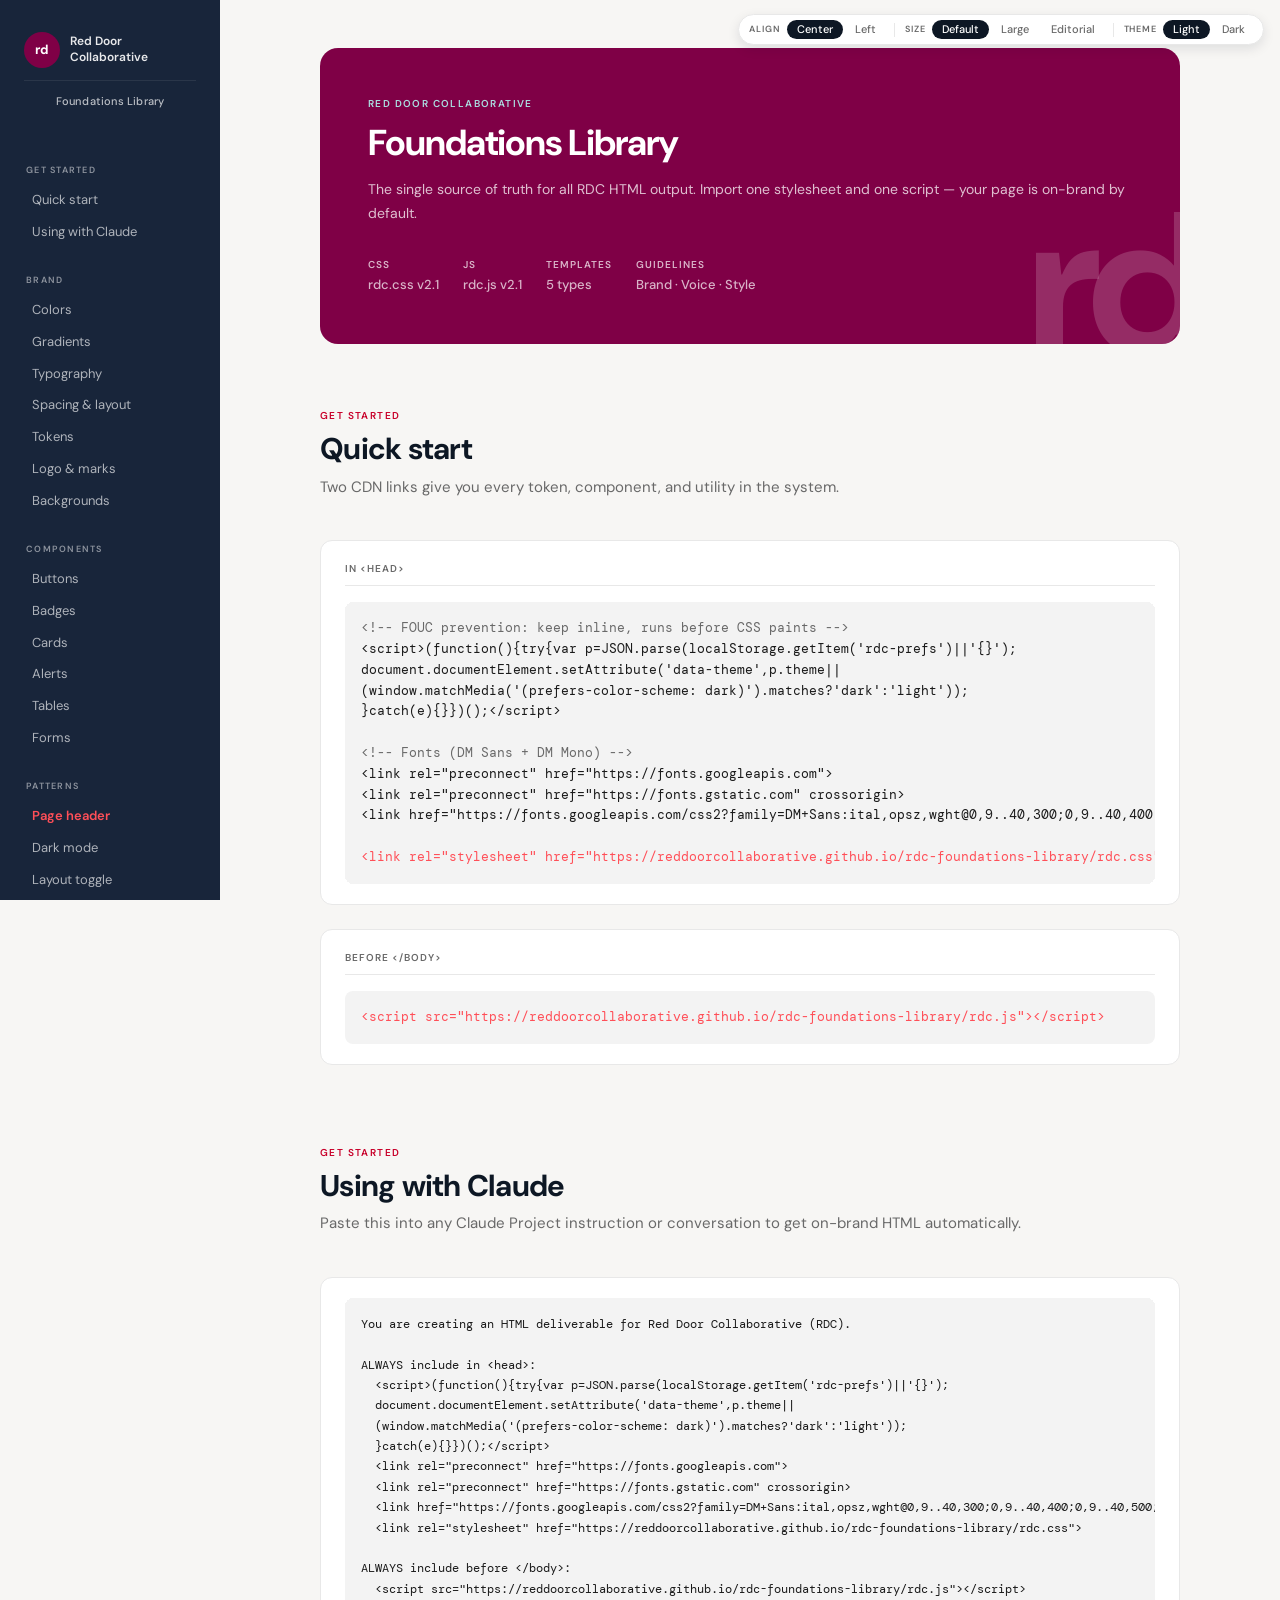
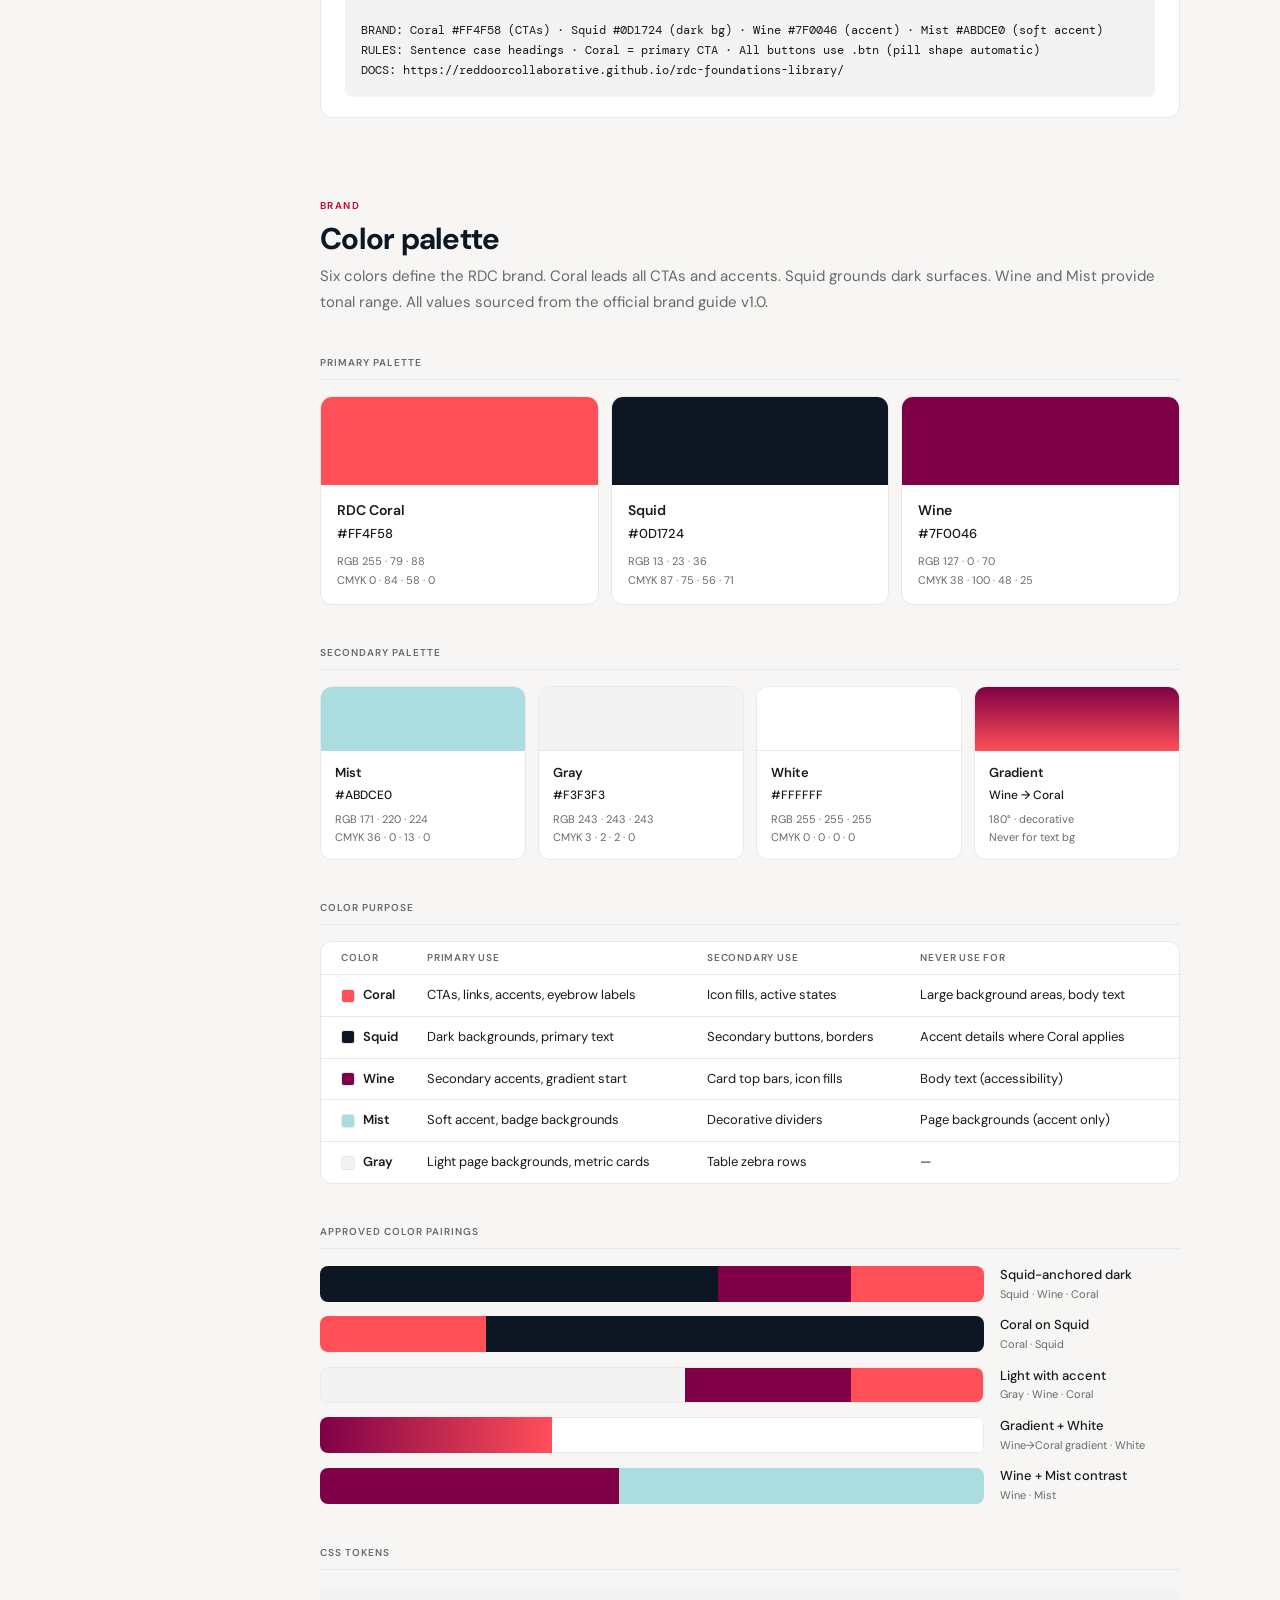
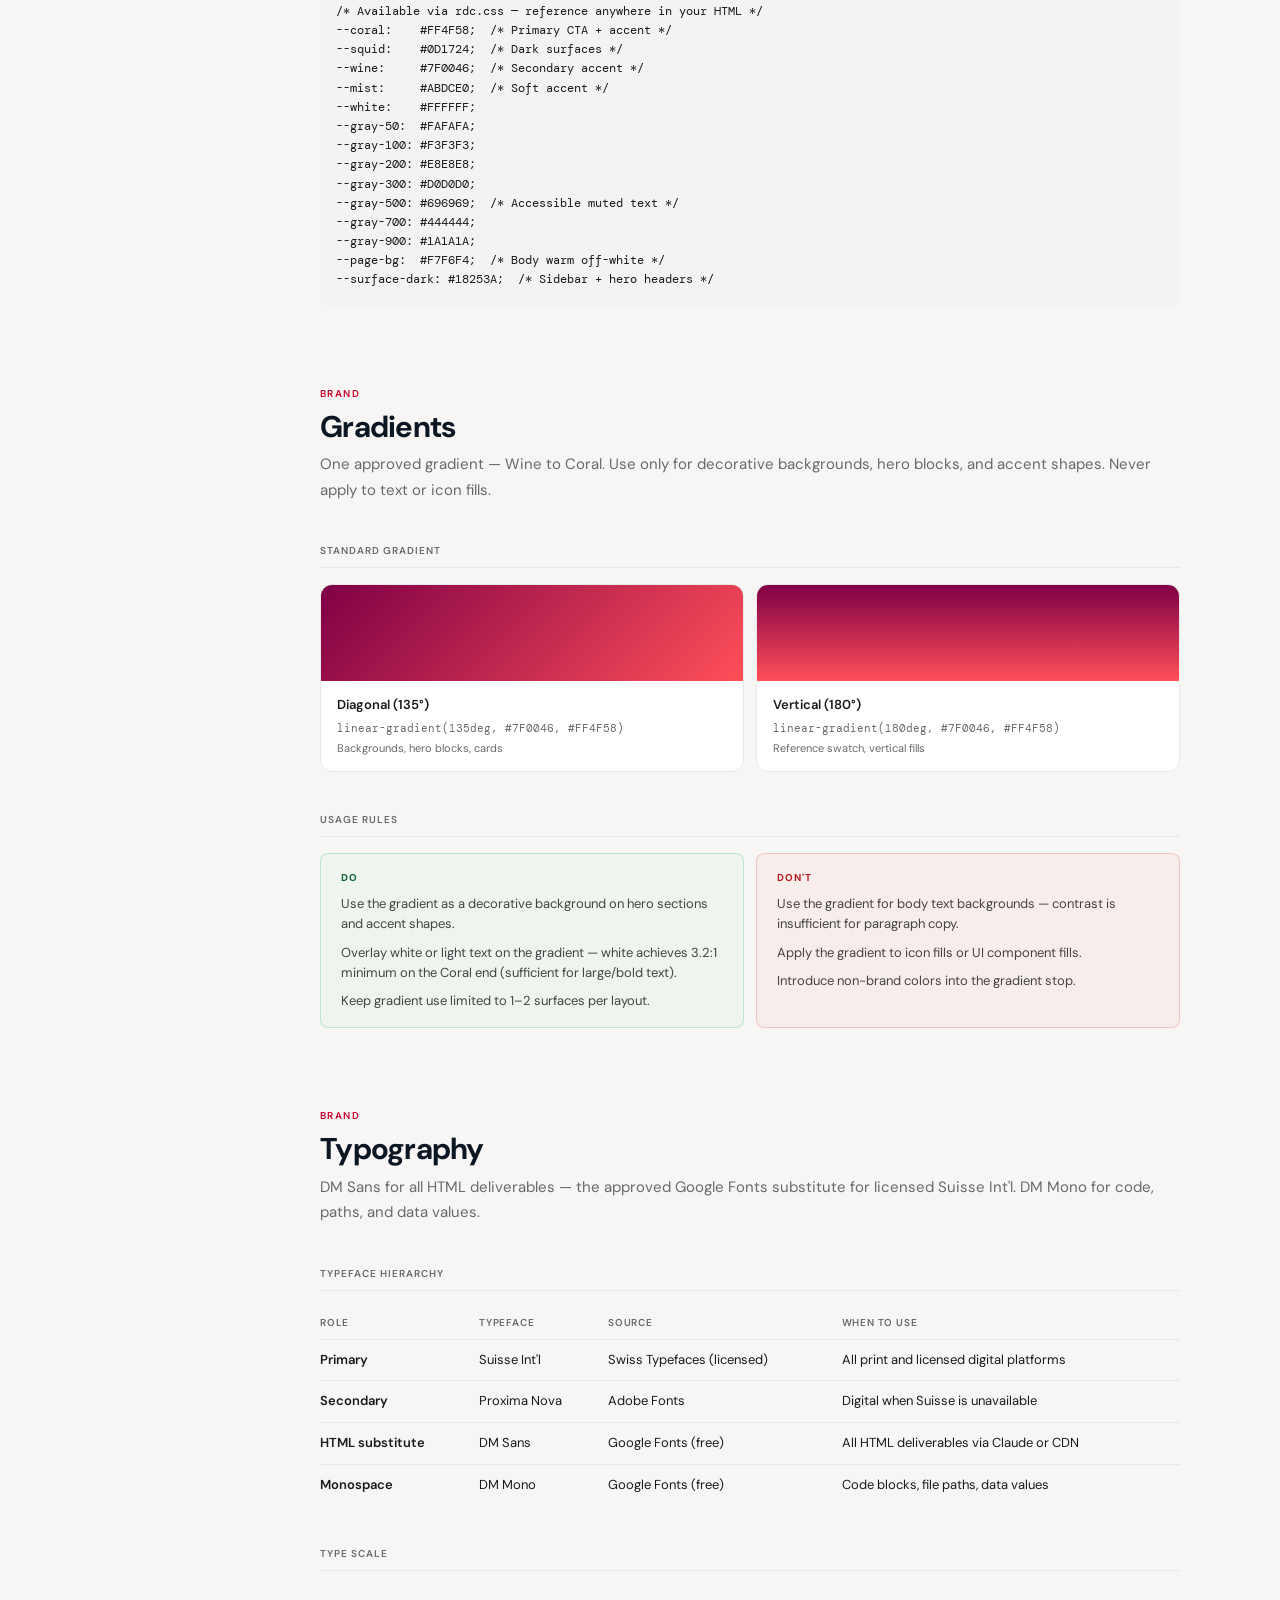
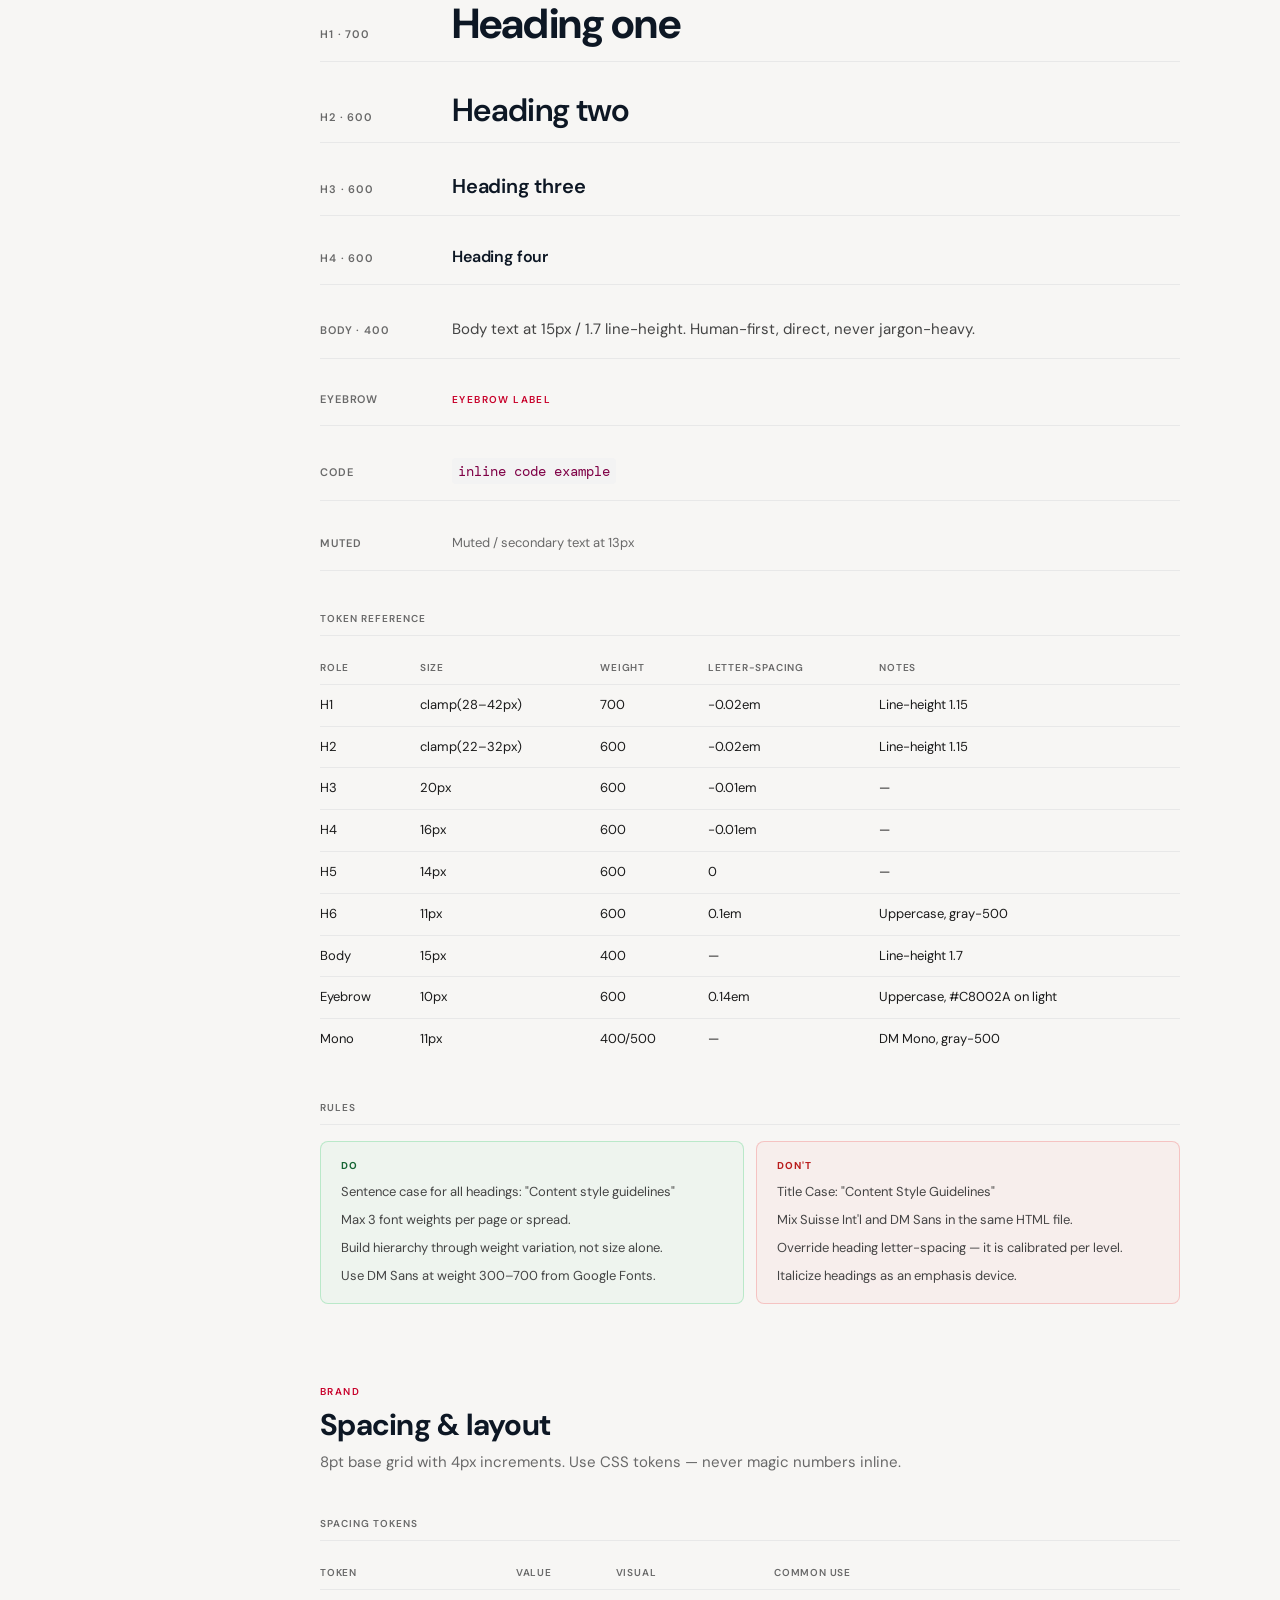
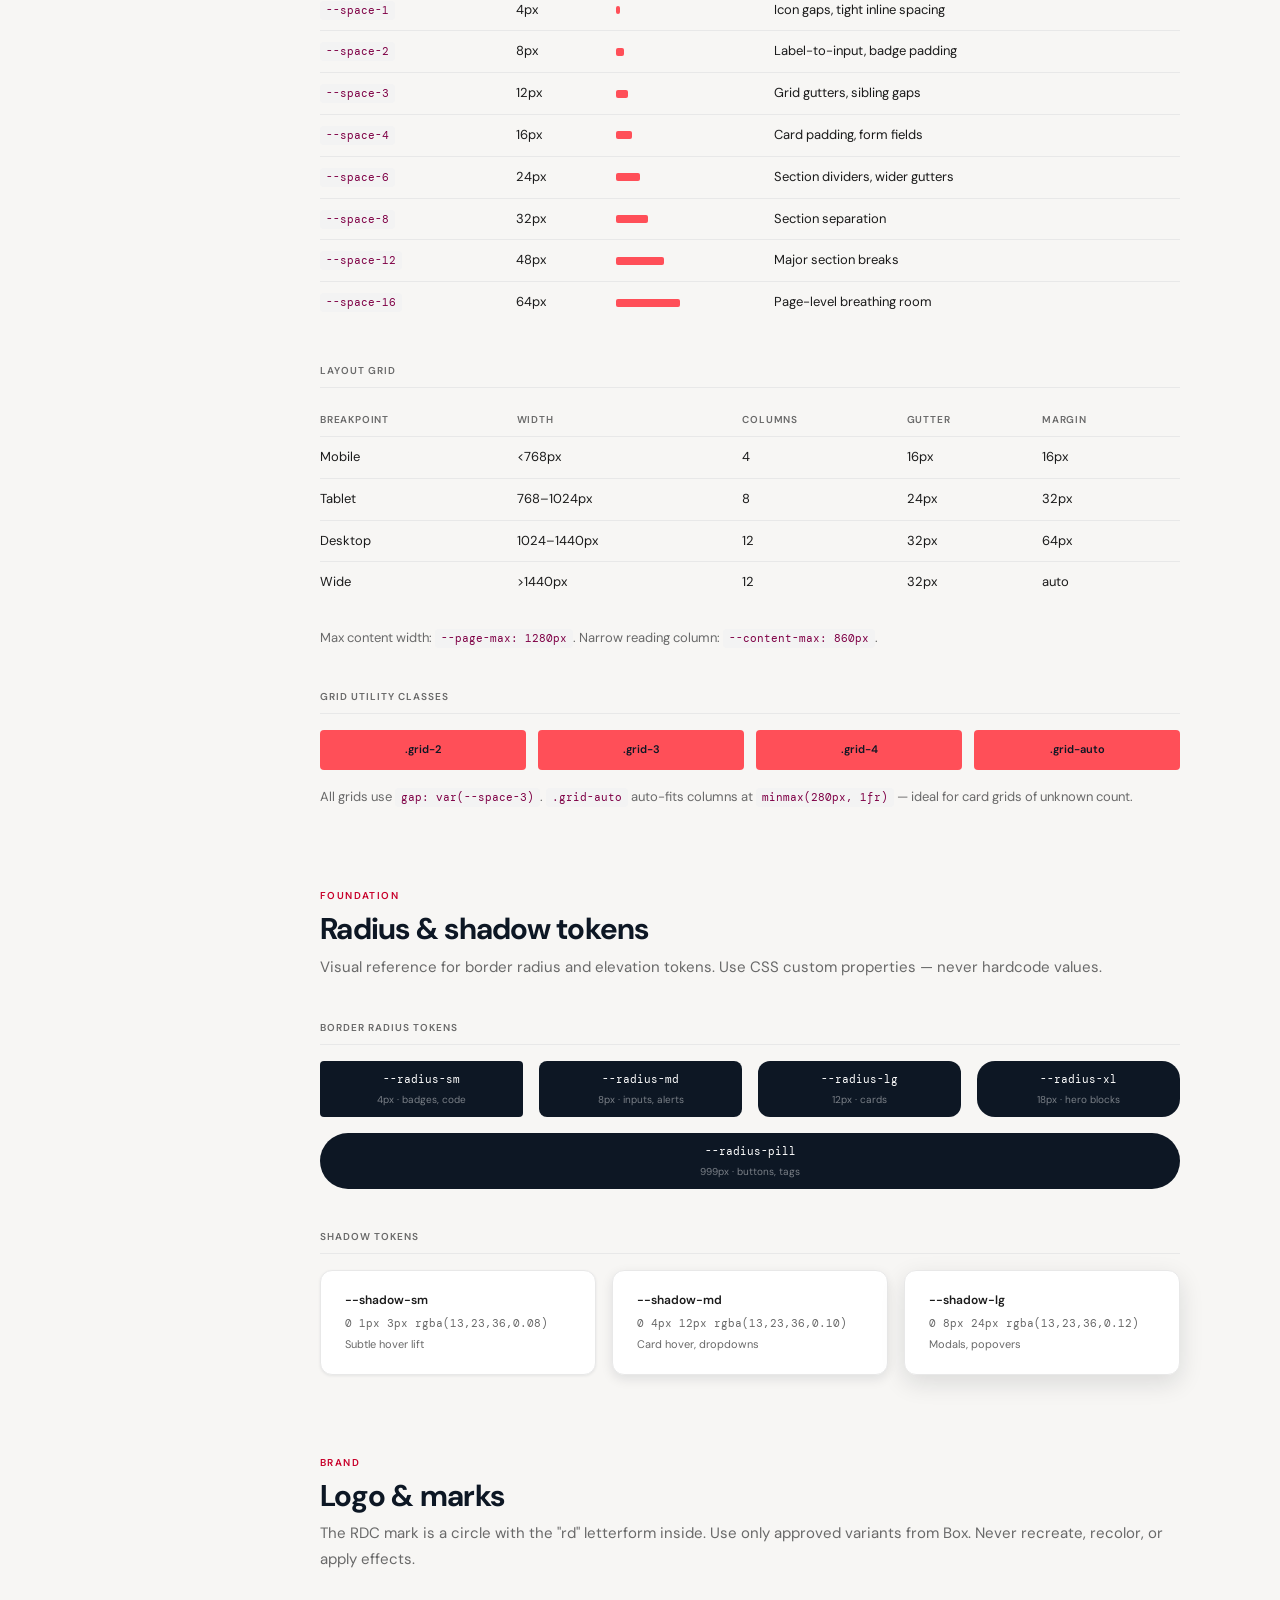
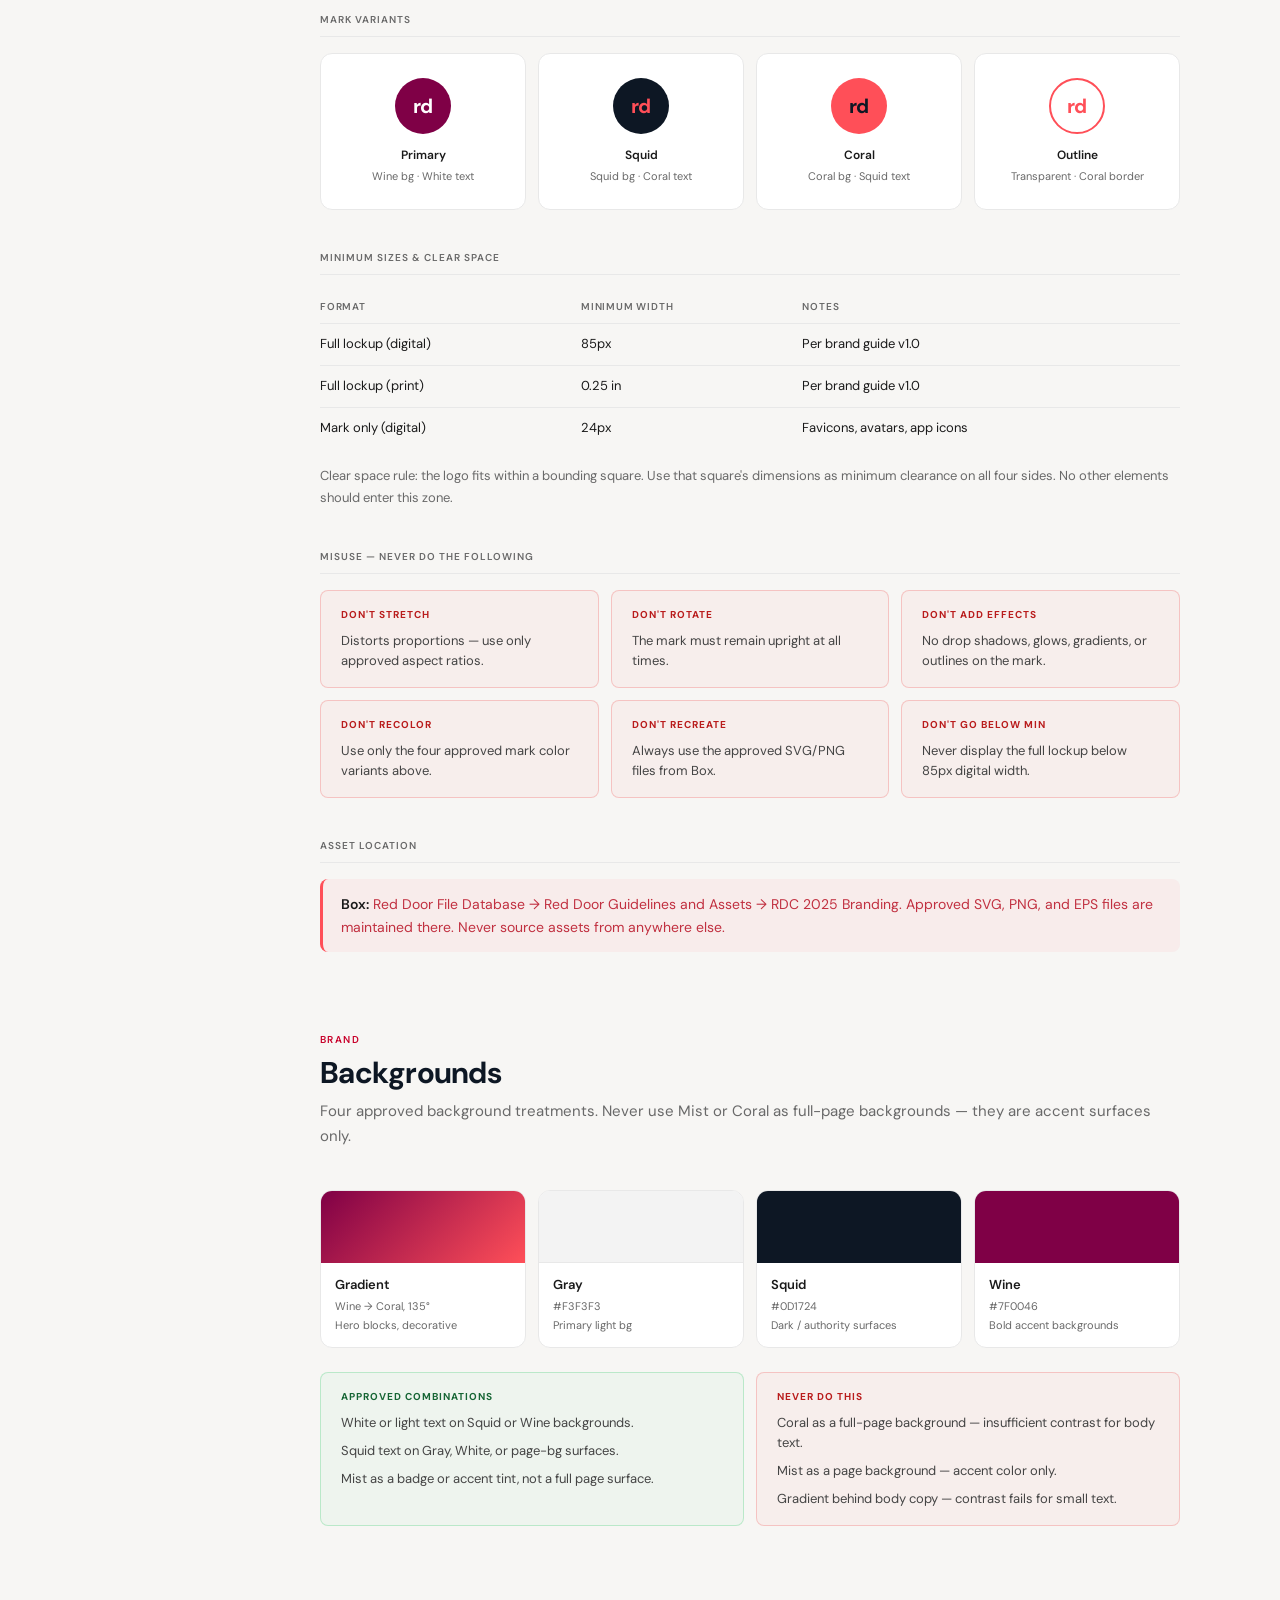
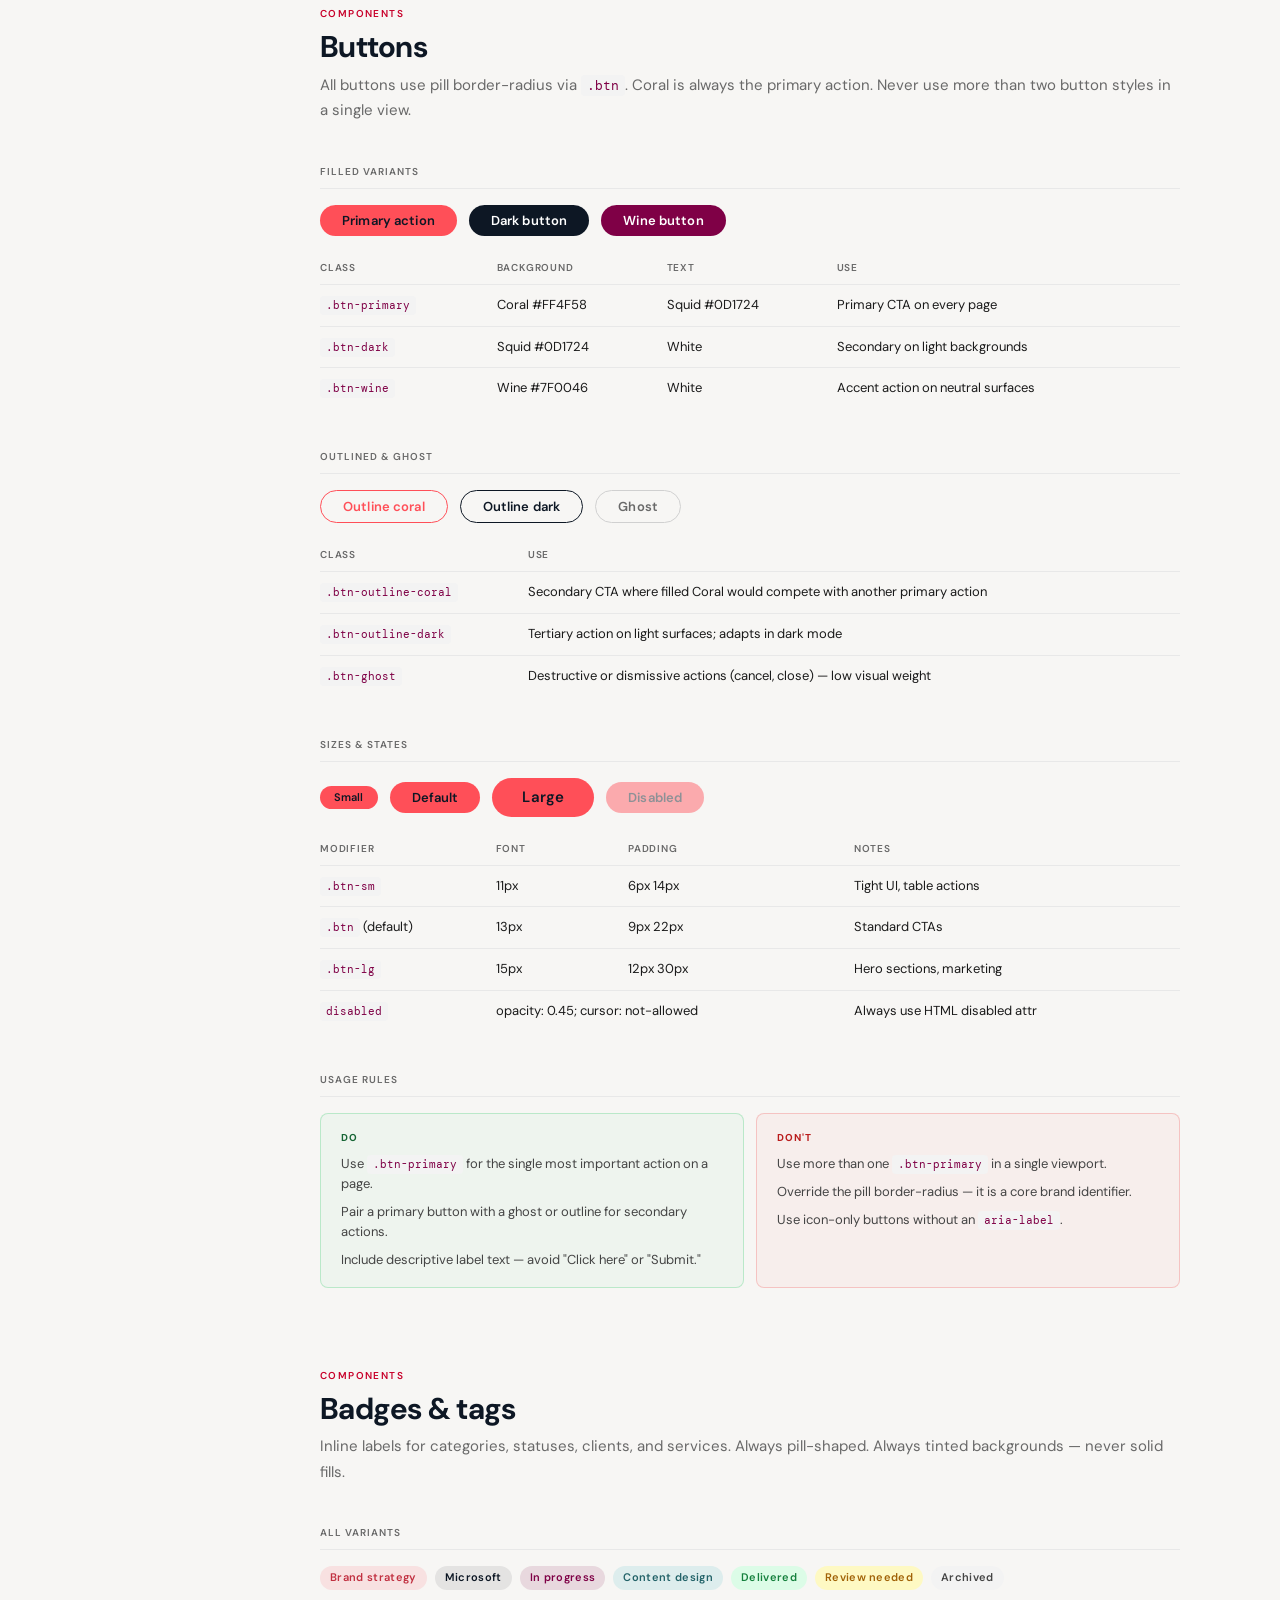
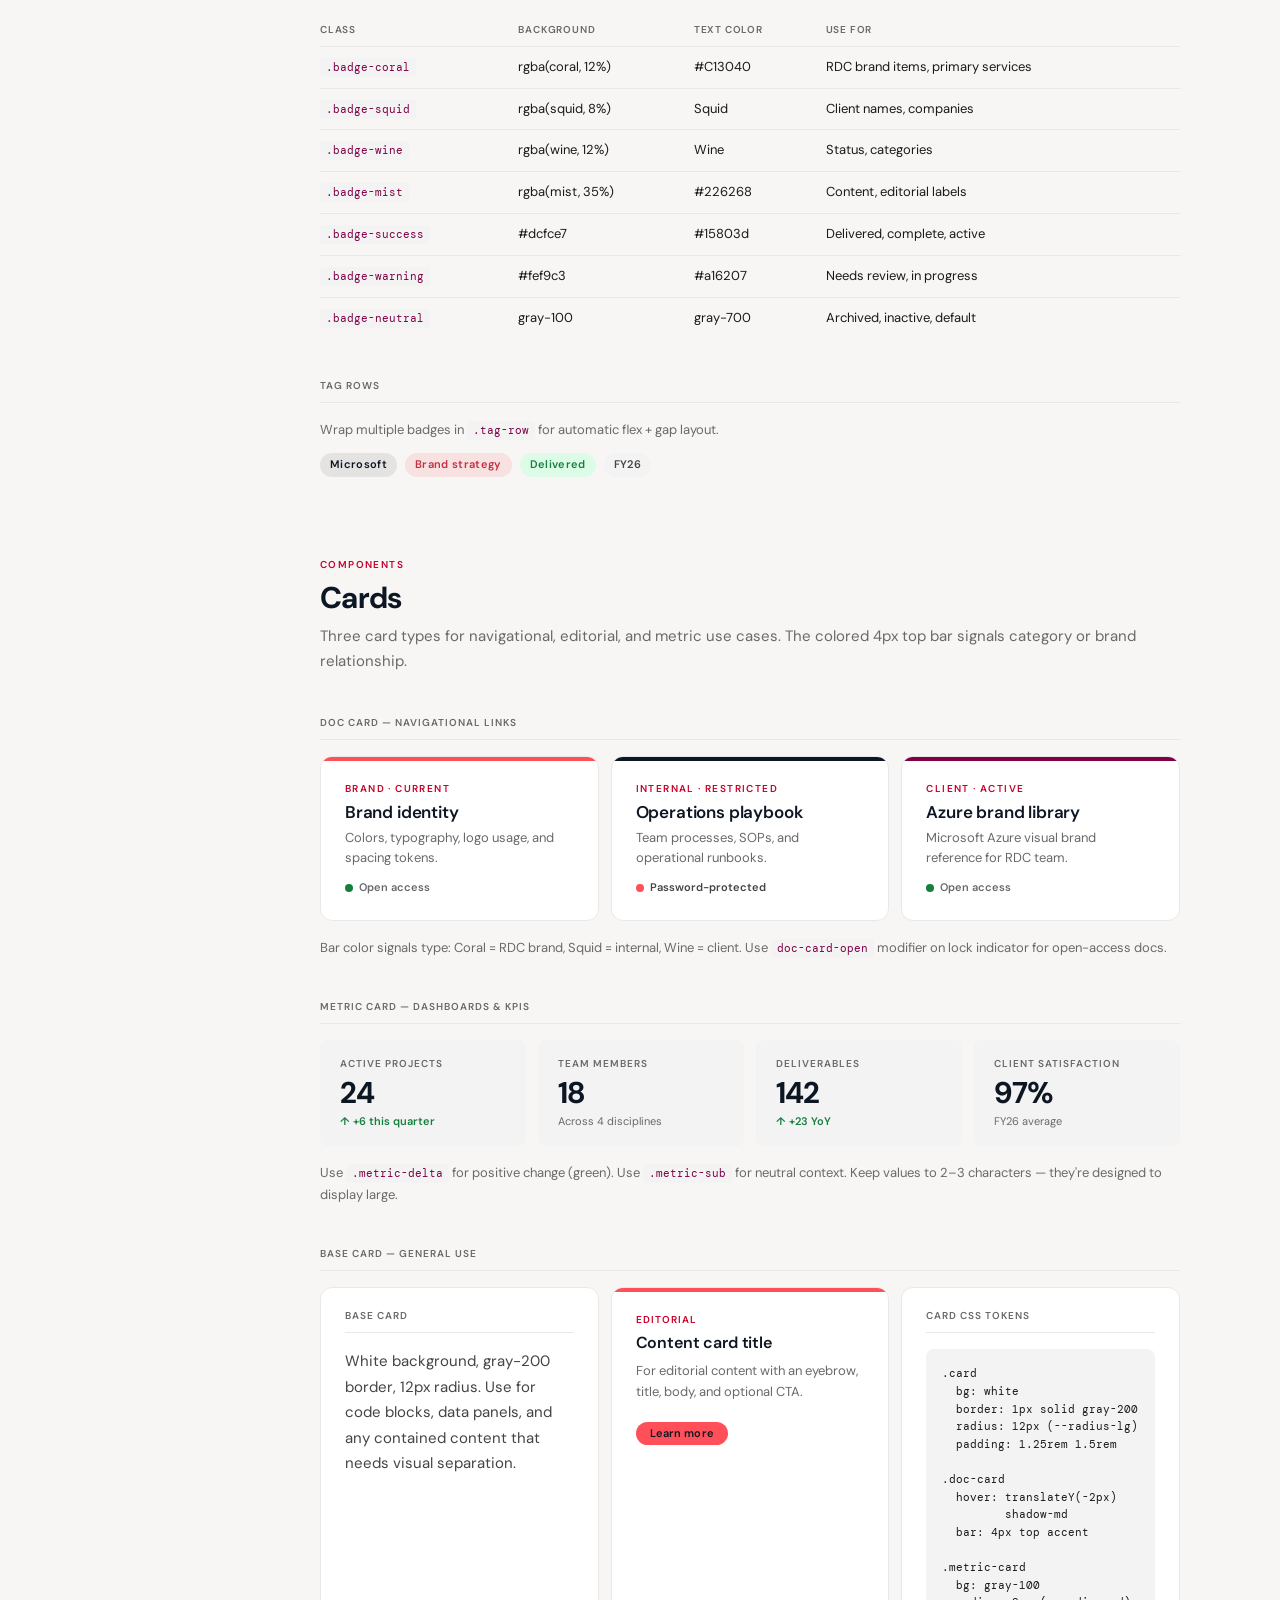
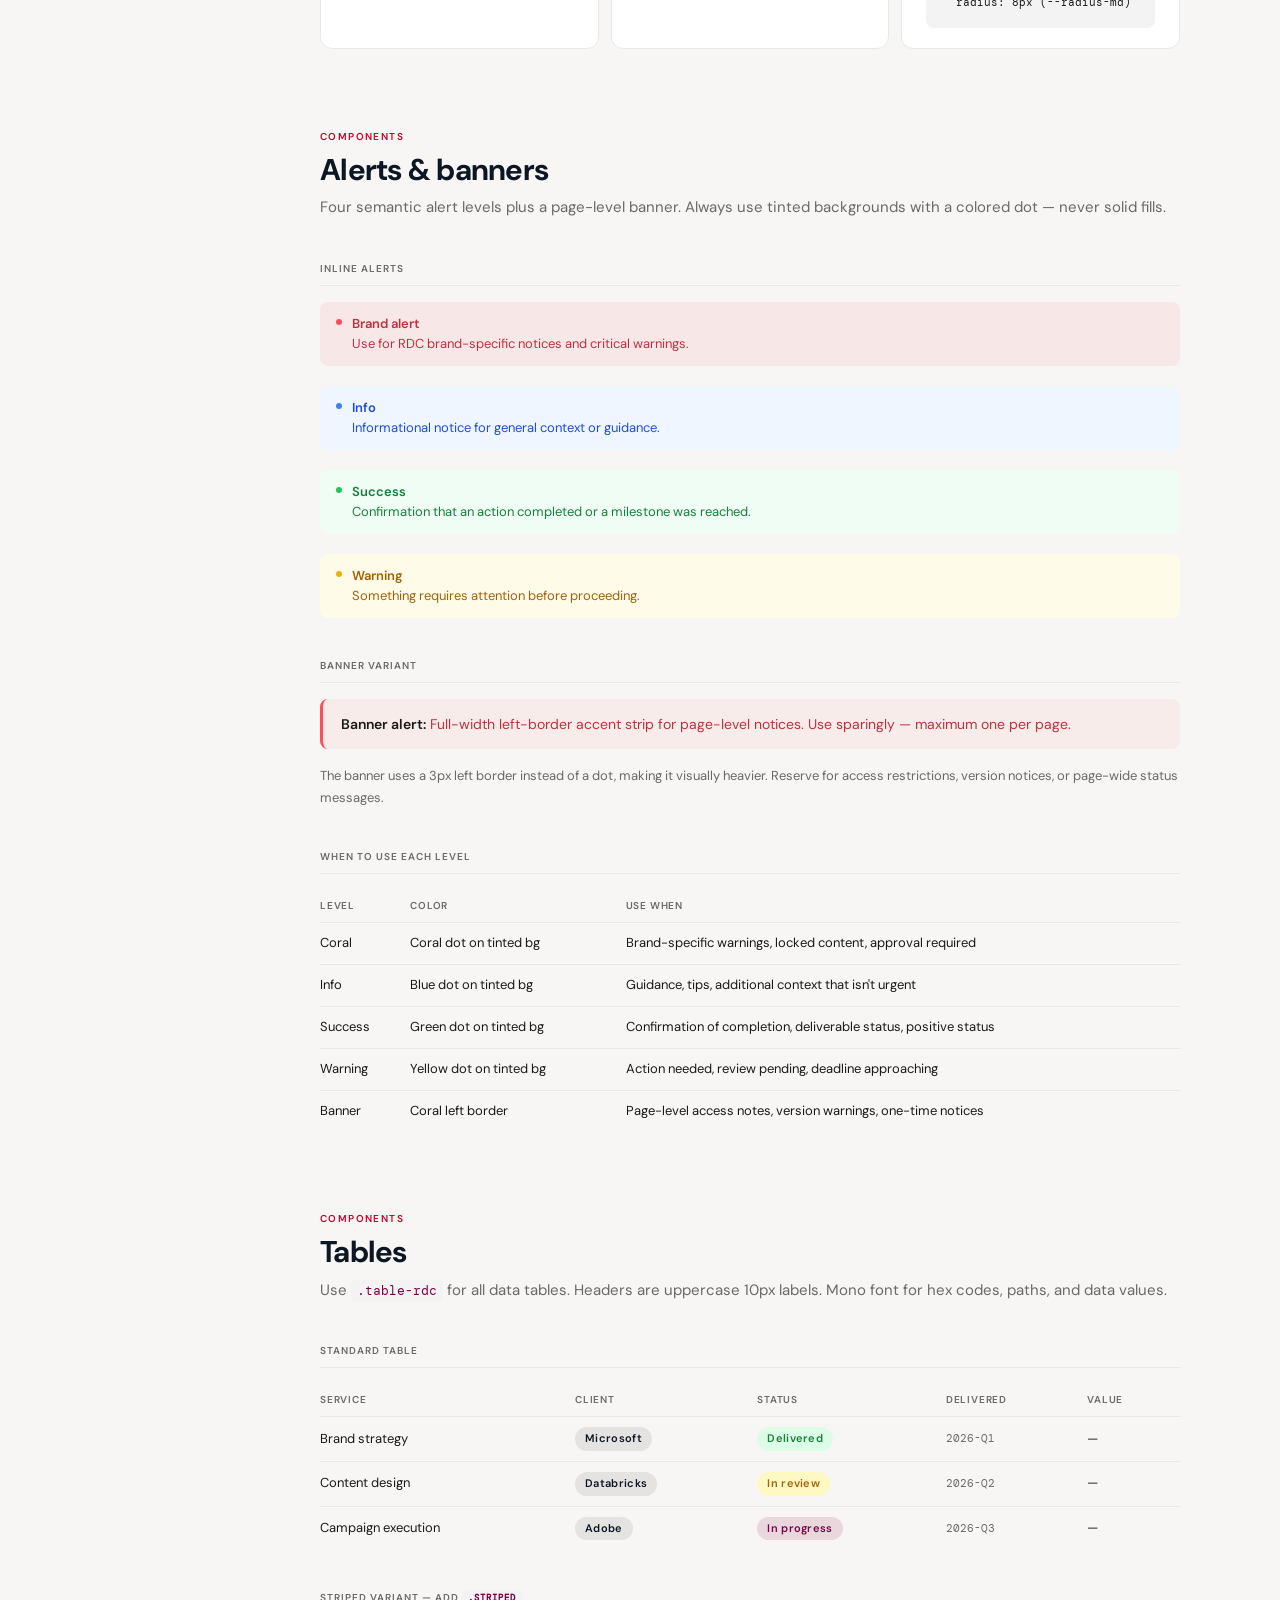
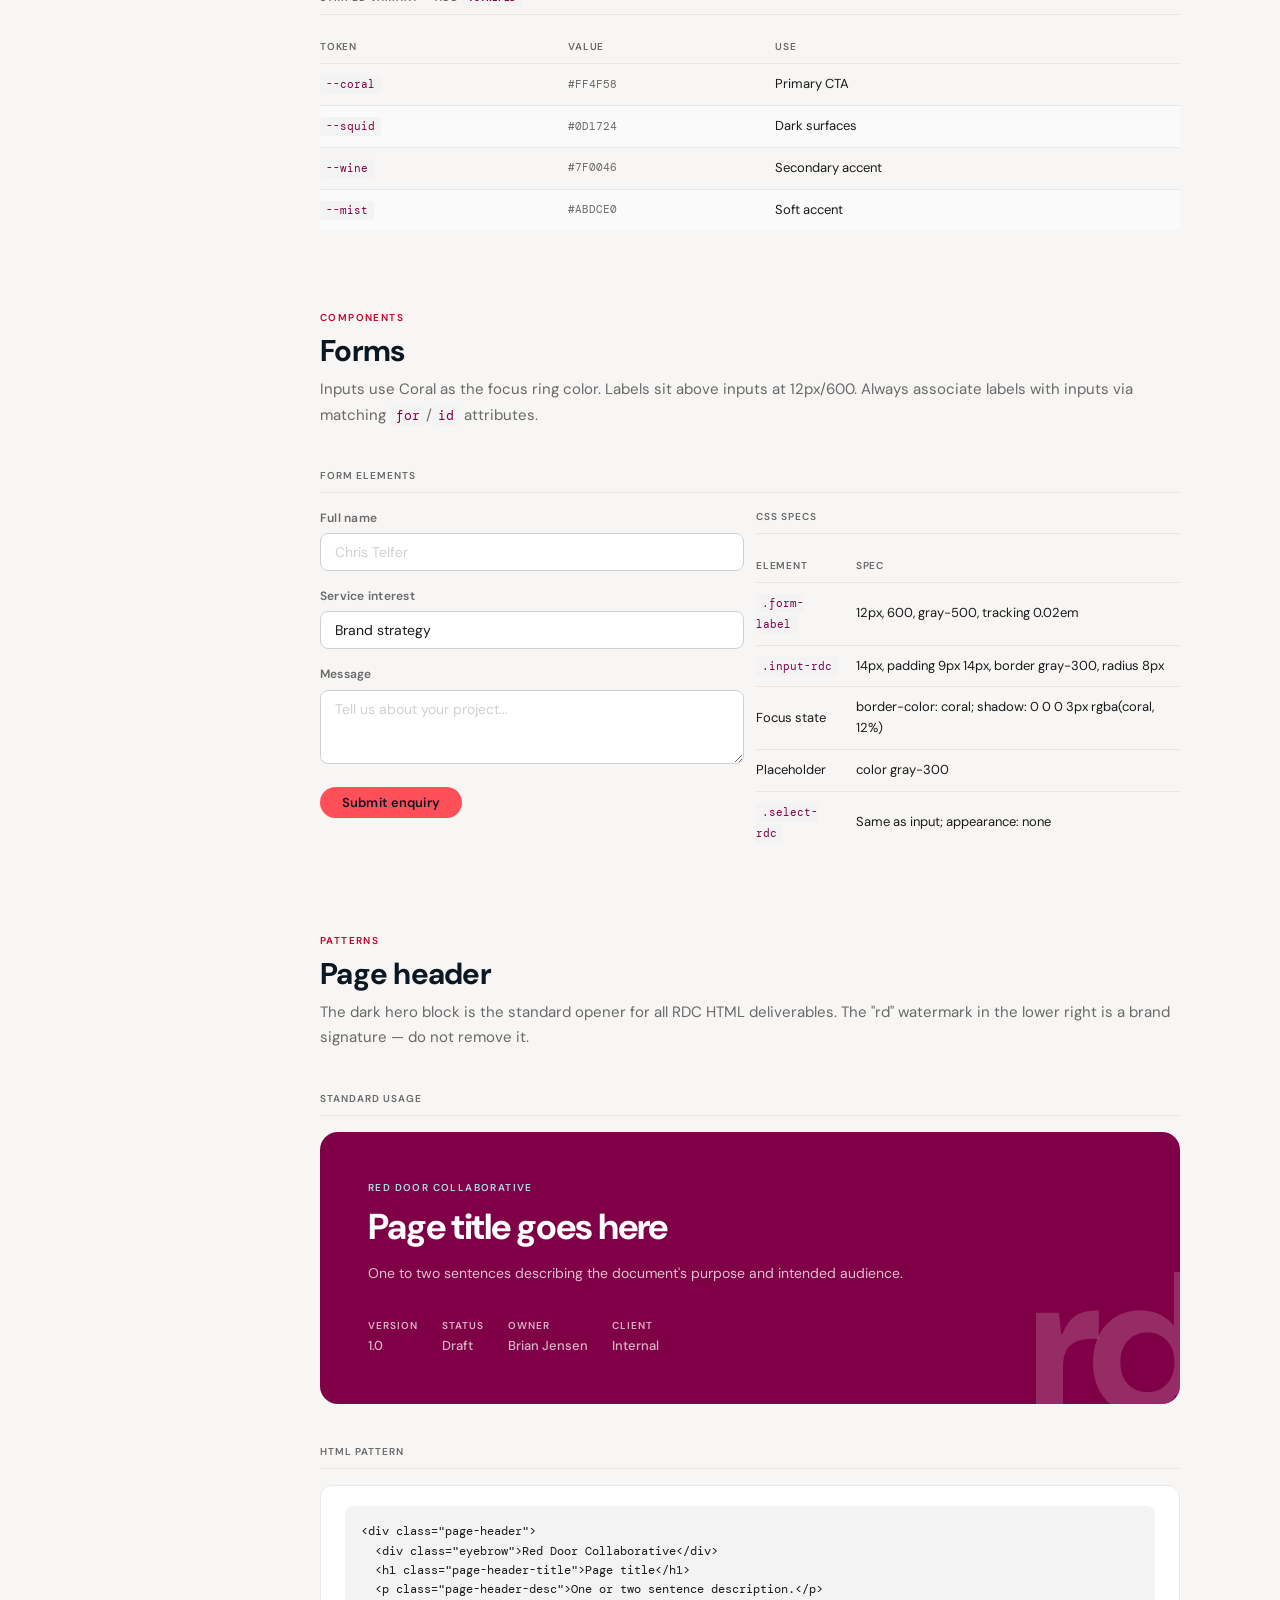
==== commit f73e0b86: "feat: promote radius & shadow tokens to standalone nav section Extracted border radius and shadow to" ====
--- a/index.html
+++ b/index.html
@@ -28,6 +28,7 @@
   <a class="nav-link" href="#gradients">Gradients</a>
   <a class="nav-link" href="#typography">Typography</a>
   <a class="nav-link" href="#spacing">Spacing & layout</a>
+  <a class="nav-link" href="#tokens">Tokens</a>
   <a class="nav-link" href="#logo">Logo & marks</a>
   <a class="nav-link" href="#backgrounds">Backgrounds</a>
 
@@ -544,13 +545,38 @@
       <p class="text-muted text-sm">All grids use <code>gap: var(--space-3)</code>. <code>.grid-auto</code> auto-fits columns at <code>minmax(280px, 1fr)</code> — ideal for card grids of unknown count.</p>
     </div>
 
+  </div>
+
+
+  <!-- ── TOKENS ────────────────────────────────────────────── -->
+  <div class="section" id="tokens">
+    <div class="section-eyebrow">Foundation</div>
+    <h2 class="section-title">Radius & shadow tokens</h2>
+    <p class="section-desc">Visual reference for border radius and elevation tokens. Use CSS custom properties — never hardcode values.</p>
+
     <div class="subsection">
       <div class="subsection-label">Border radius tokens</div>
       <div class="grid-4" style="gap:var(--space-4);">
-        <div style="background:var(--squid);height:48px;border-radius:4px;display:flex;align-items:center;justify-content:center;"><span class="mono" style="color:#fff;">sm · 4px</span></div>
-        <div style="background:var(--squid);height:48px;border-radius:8px;display:flex;align-items:center;justify-content:center;"><span class="mono" style="color:#fff;">md · 8px</span></div>
-        <div style="background:var(--squid);height:48px;border-radius:12px;display:flex;align-items:center;justify-content:center;"><span class="mono" style="color:#fff;">lg · 12px</span></div>
-        <div style="background:var(--squid);height:48px;border-radius:999px;display:flex;align-items:center;justify-content:center;"><span class="mono" style="color:#fff;">pill · 999px</span></div>
+        <div style="background:var(--squid);height:56px;border-radius:4px;display:flex;flex-direction:column;align-items:center;justify-content:center;gap:4px;">
+          <span class="mono" style="color:#fff;">--radius-sm</span>
+          <span style="font-size:10px;color:rgba(255,255,255,0.45);">4px · badges, code</span>
+        </div>
+        <div style="background:var(--squid);height:56px;border-radius:8px;display:flex;flex-direction:column;align-items:center;justify-content:center;gap:4px;">
+          <span class="mono" style="color:#fff;">--radius-md</span>
+          <span style="font-size:10px;color:rgba(255,255,255,0.45);">8px · inputs, alerts</span>
+        </div>
+        <div style="background:var(--squid);height:56px;border-radius:12px;display:flex;flex-direction:column;align-items:center;justify-content:center;gap:4px;">
+          <span class="mono" style="color:#fff;">--radius-lg</span>
+          <span style="font-size:10px;color:rgba(255,255,255,0.45);">12px · cards</span>
+        </div>
+        <div style="background:var(--squid);height:56px;border-radius:18px;display:flex;flex-direction:column;align-items:center;justify-content:center;gap:4px;">
+          <span class="mono" style="color:#fff;">--radius-xl</span>
+          <span style="font-size:10px;color:rgba(255,255,255,0.45);">18px · hero blocks</span>
+        </div>
+        <div style="background:var(--squid);height:56px;border-radius:999px;display:flex;flex-direction:column;align-items:center;justify-content:center;gap:4px;grid-column:span 4;">
+          <span class="mono" style="color:#fff;">--radius-pill</span>
+          <span style="font-size:10px;color:rgba(255,255,255,0.45);">999px · buttons, tags</span>
+        </div>
       </div>
     </div>
 
@@ -558,17 +584,17 @@
       <div class="subsection-label">Shadow tokens</div>
       <div class="grid-3" style="gap:var(--space-4);">
         <div class="card" style="box-shadow:var(--shadow-sm);">
-          <div style="font-size:12px;font-weight:600;color:var(--gray-900);margin-bottom:4px;">Shadow SM</div>
+          <div style="font-size:12px;font-weight:600;color:var(--gray-900);margin-bottom:4px;">--shadow-sm</div>
           <div class="mono">0 1px 3px rgba(13,23,36,0.08)</div>
           <div style="font-size:11px;color:var(--gray-500);margin-top:4px;">Subtle hover lift</div>
         </div>
         <div class="card" style="box-shadow:var(--shadow-md);">
-          <div style="font-size:12px;font-weight:600;color:var(--gray-900);margin-bottom:4px;">Shadow MD</div>
+          <div style="font-size:12px;font-weight:600;color:var(--gray-900);margin-bottom:4px;">--shadow-md</div>
           <div class="mono">0 4px 12px rgba(13,23,36,0.10)</div>
           <div style="font-size:11px;color:var(--gray-500);margin-top:4px;">Card hover, dropdowns</div>
         </div>
         <div class="card" style="box-shadow:var(--shadow-lg);">
-          <div style="font-size:12px;font-weight:600;color:var(--gray-900);margin-bottom:4px;">Shadow LG</div>
+          <div style="font-size:12px;font-weight:600;color:var(--gray-900);margin-bottom:4px;">--shadow-lg</div>
           <div class="mono">0 8px 24px rgba(13,23,36,0.12)</div>
           <div style="font-size:11px;color:var(--gray-500);margin-top:4px;">Modals, popovers</div>
         </div>
--- a/rdc.css
+++ b/rdc.css
@@ -356,7 +356,9 @@
 /* ——— Sidebar navigation ——— */
 .sidebar-logo {
   display: flex; align-items: center; gap: 10px;
-  margin-bottom: 0.6rem;
+  padding-bottom: 0.75rem;
+  margin-bottom: 0;
+  border-bottom: 1px solid rgba(255, 255, 255, 0.08);
   text-decoration: none;
 }
 .sidebar-logo:hover { text-decoration: none; }
@@ -366,9 +368,9 @@
   font-weight: 500;
   color: rgba(255, 255, 255, 0.70);
   letter-spacing: 0.01em;
-  padding: 0 2px 1.25rem;
+  text-align: center;
+  padding: 0.75rem 2px 0;
   margin-bottom: 1.75rem;
-  border-bottom: 1px solid rgba(255, 255, 255, 0.08);
 }
 
 .sidebar-version {
